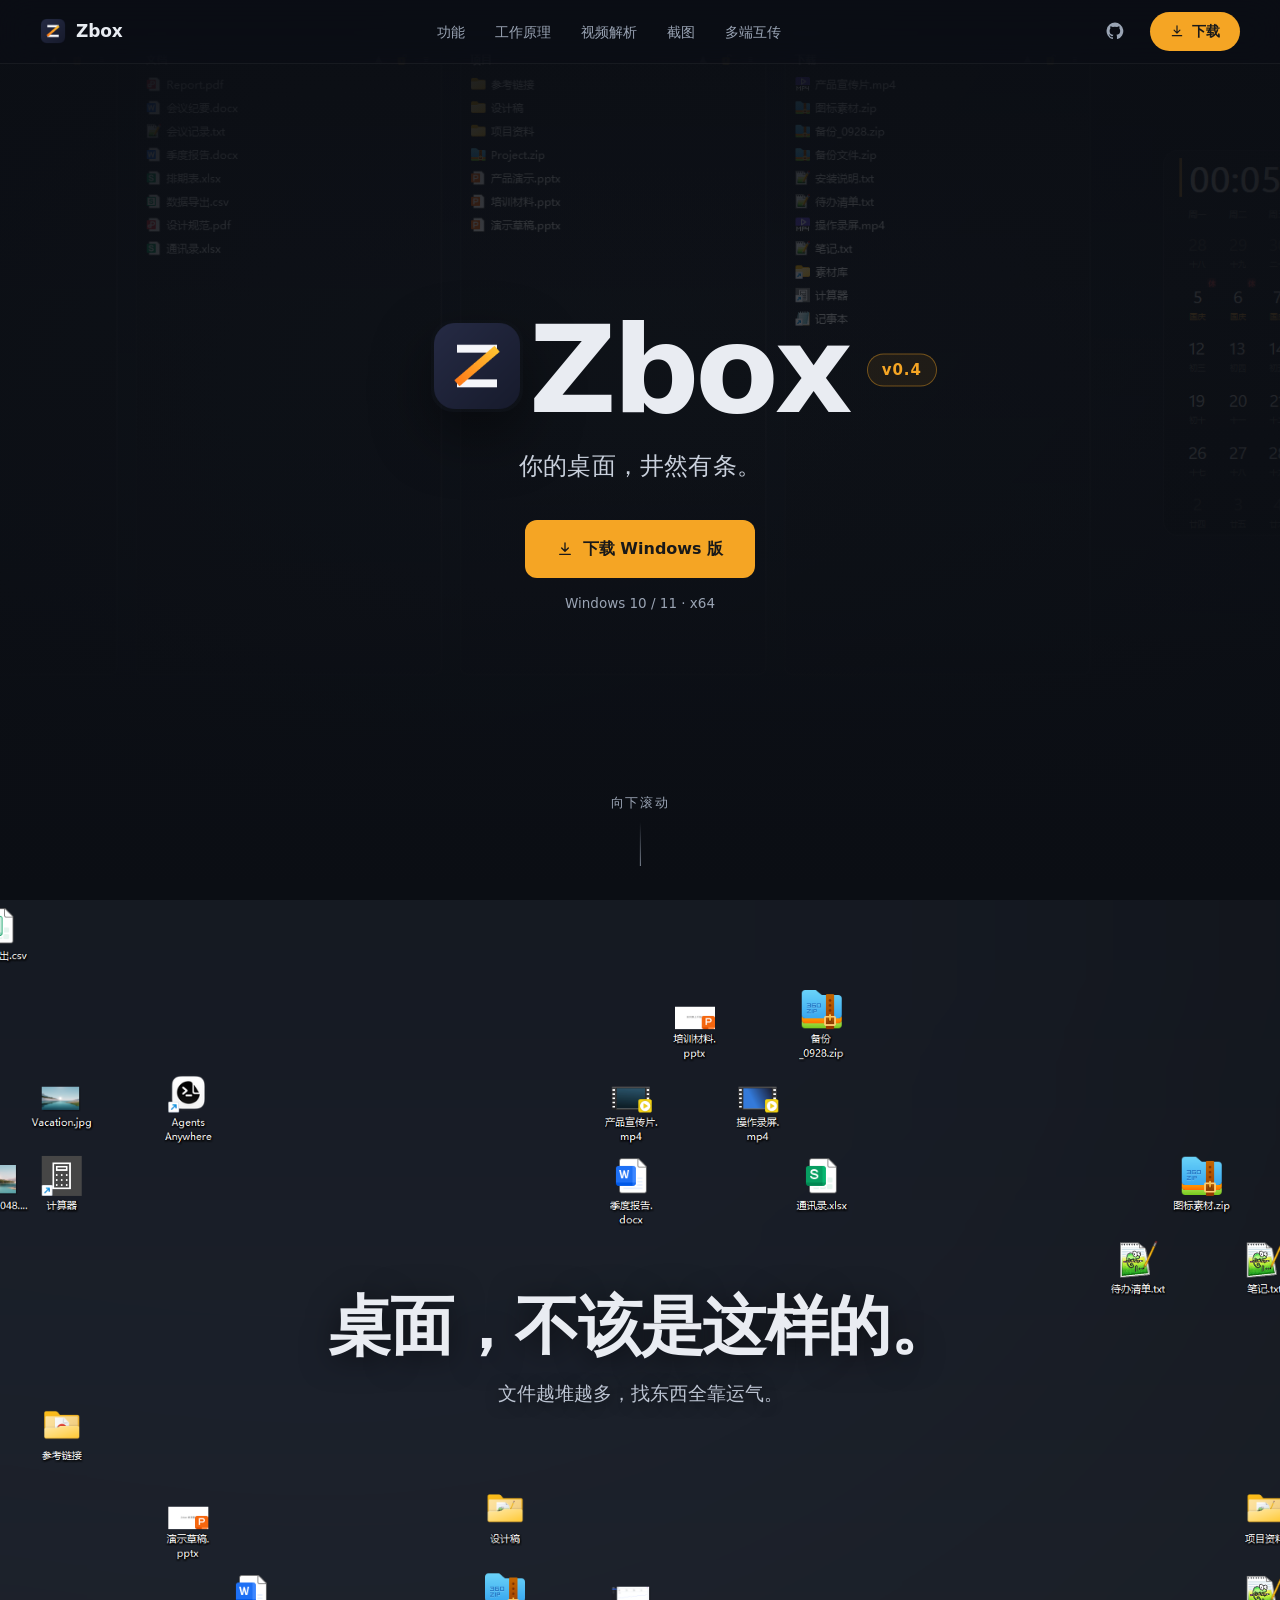
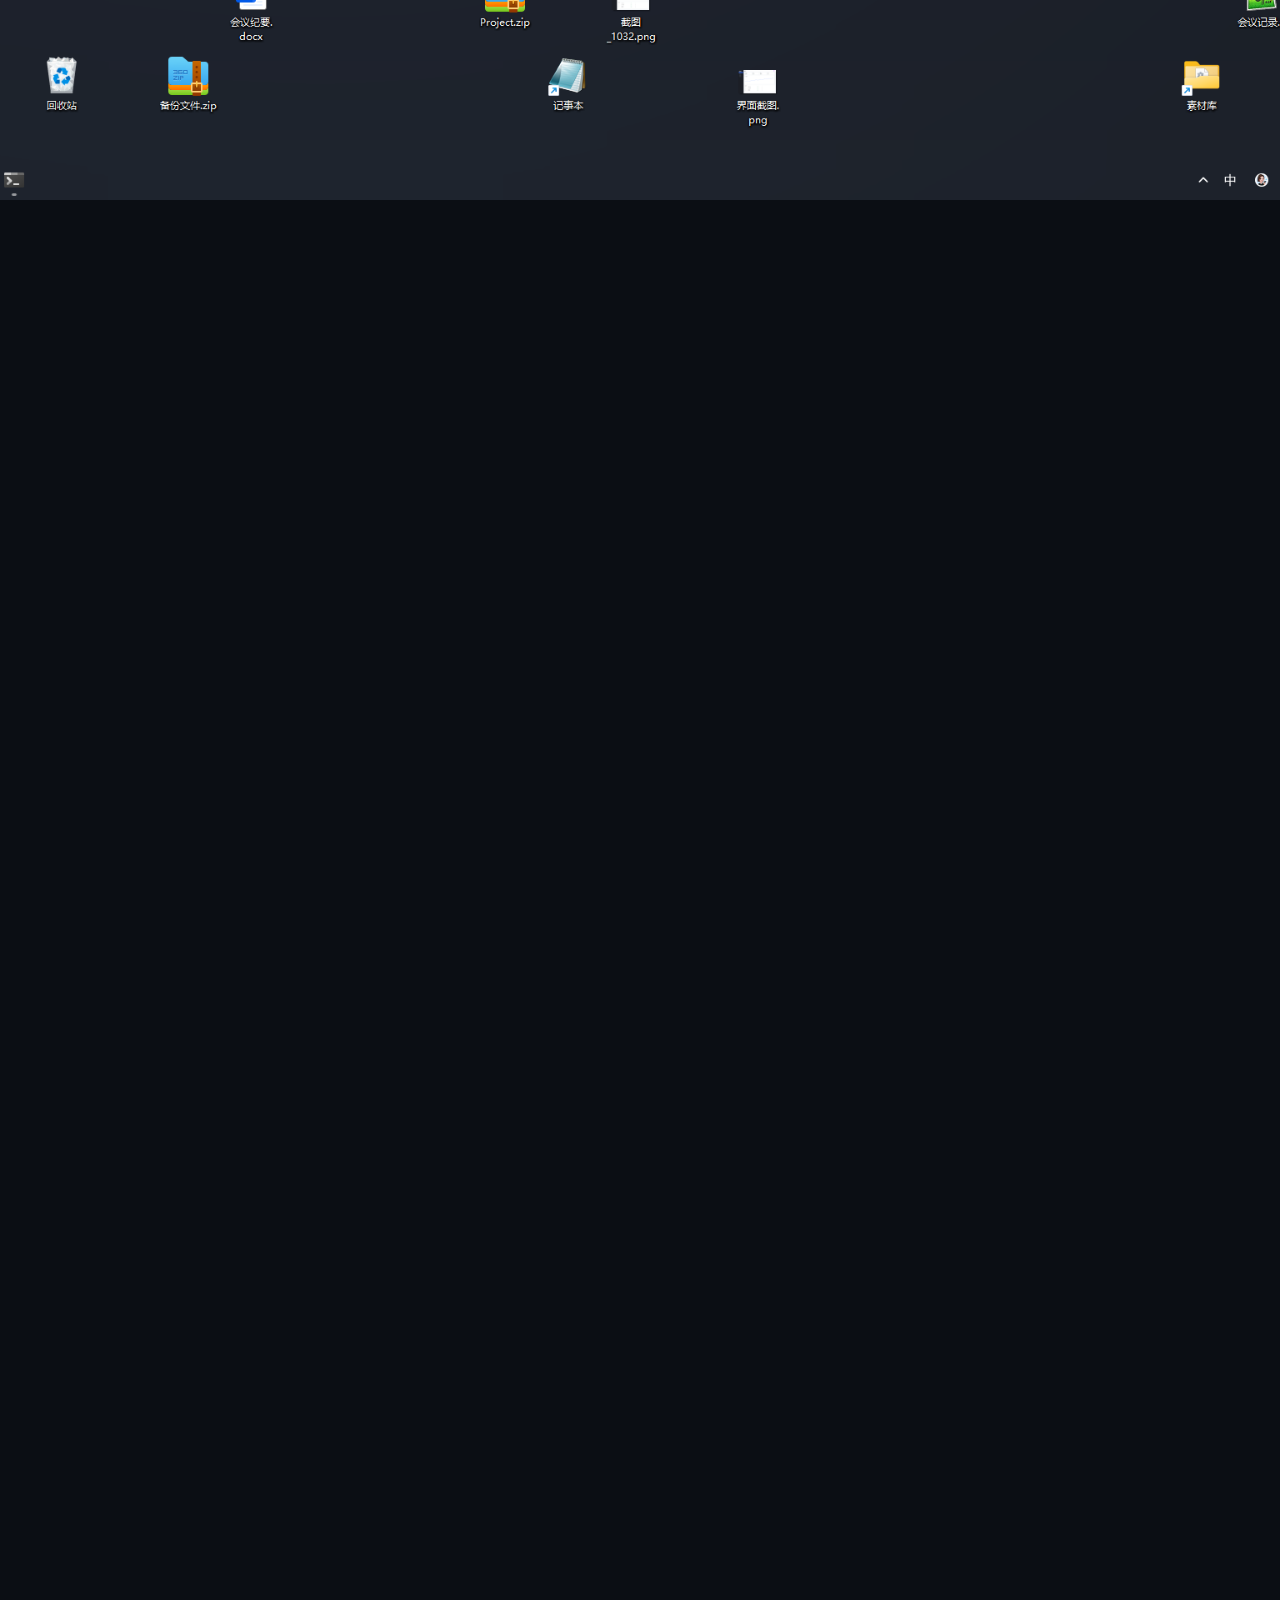
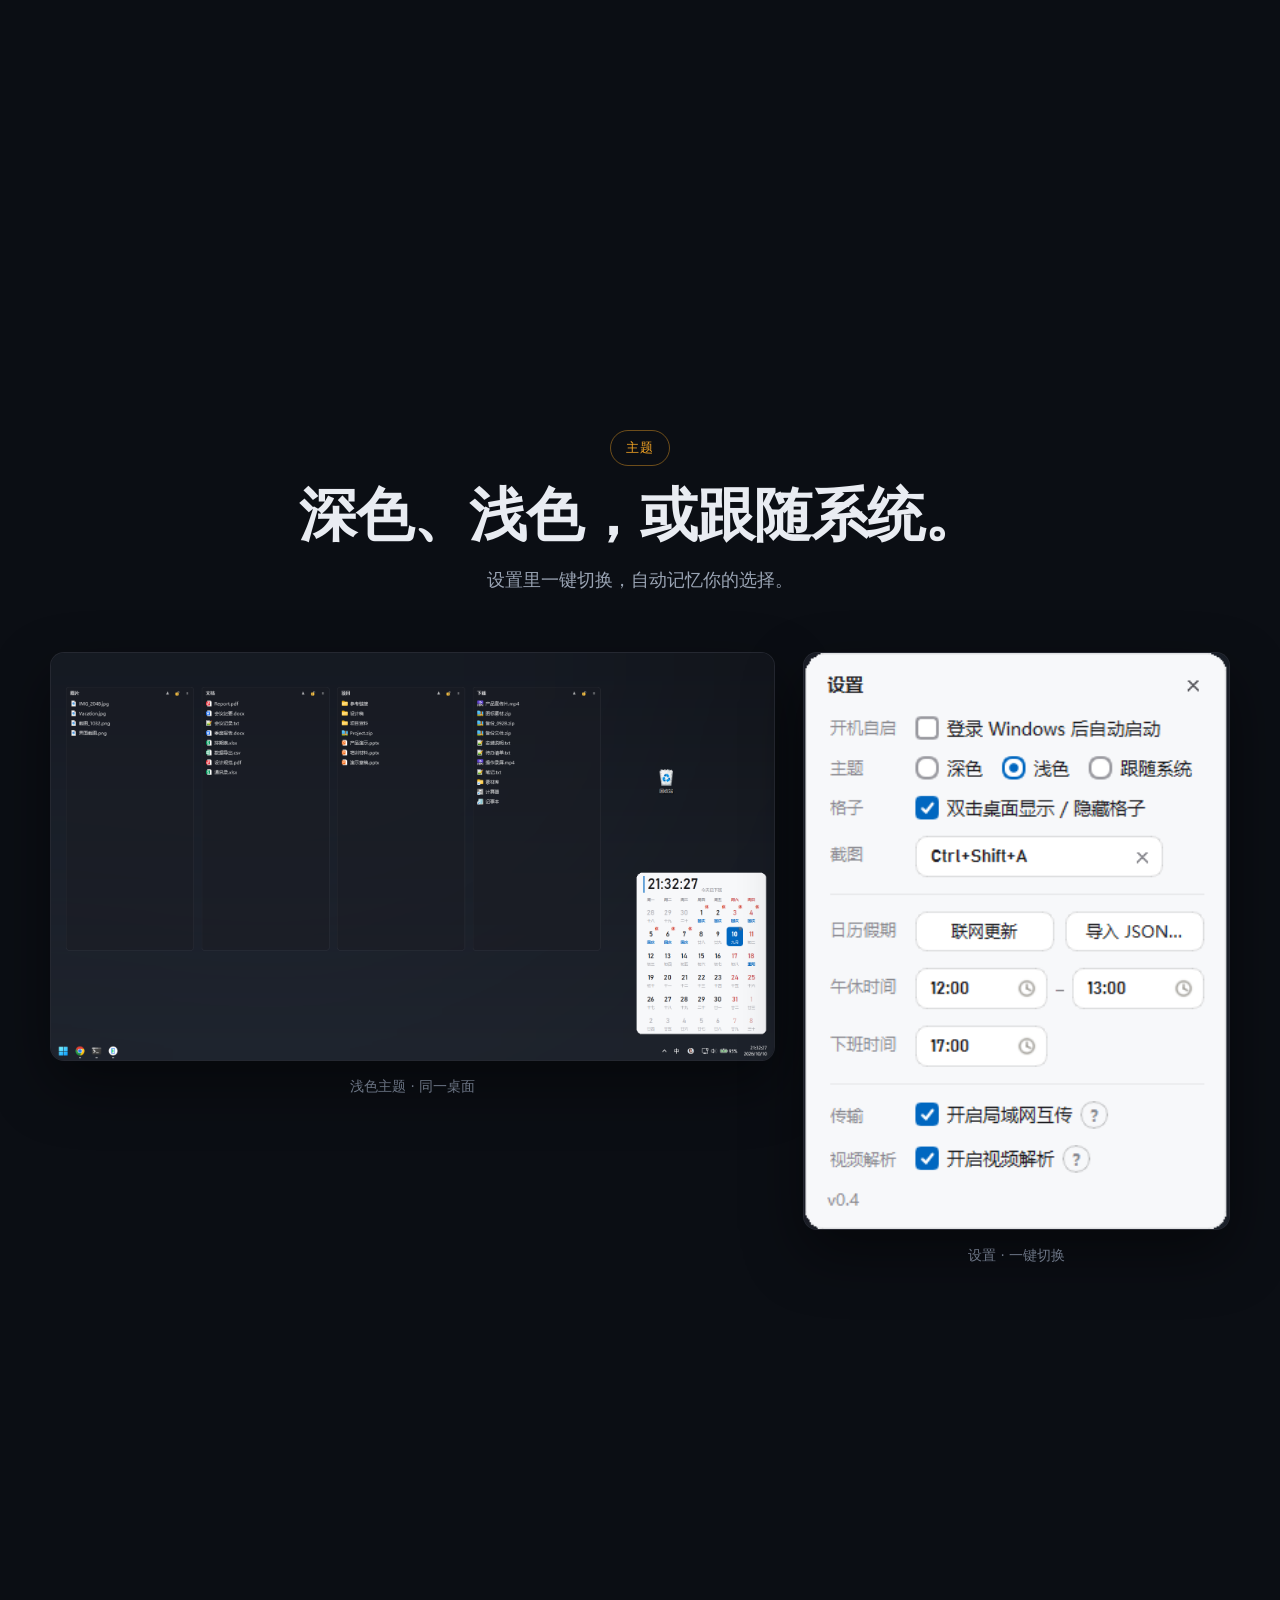
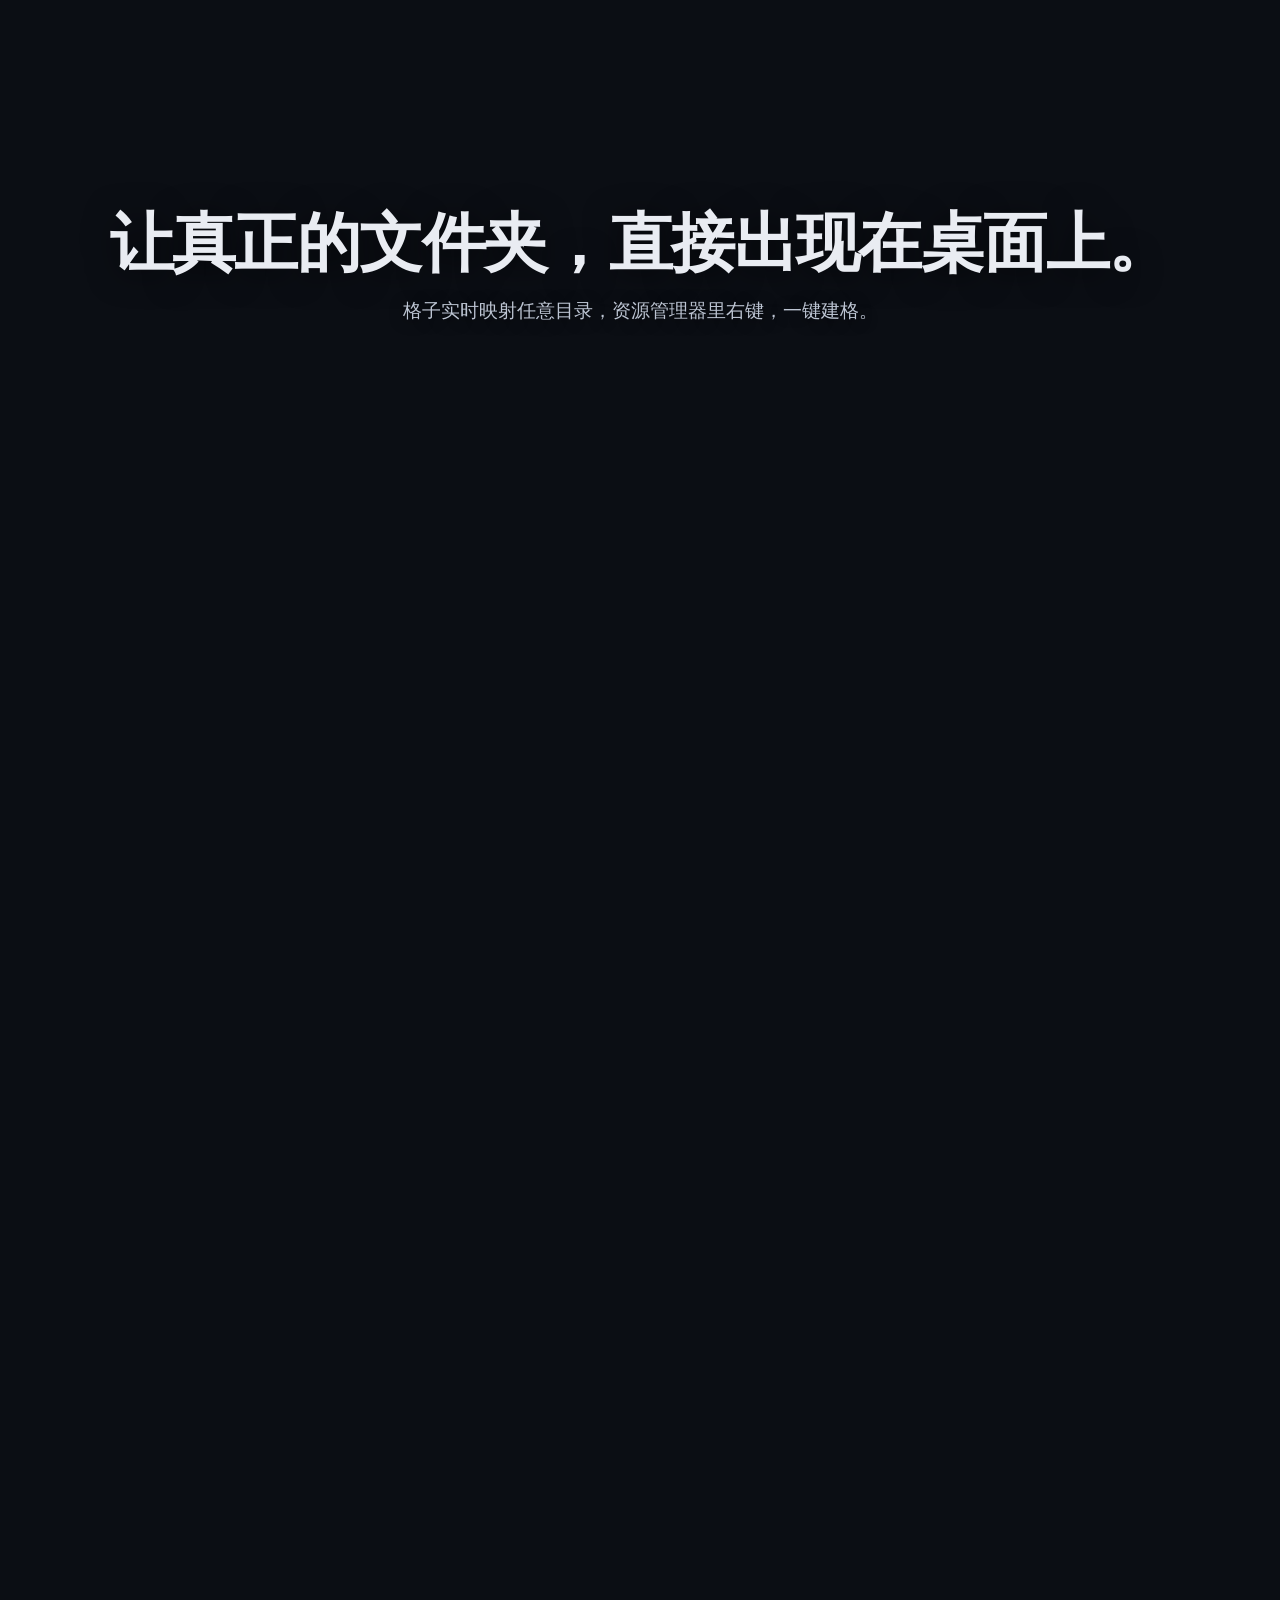
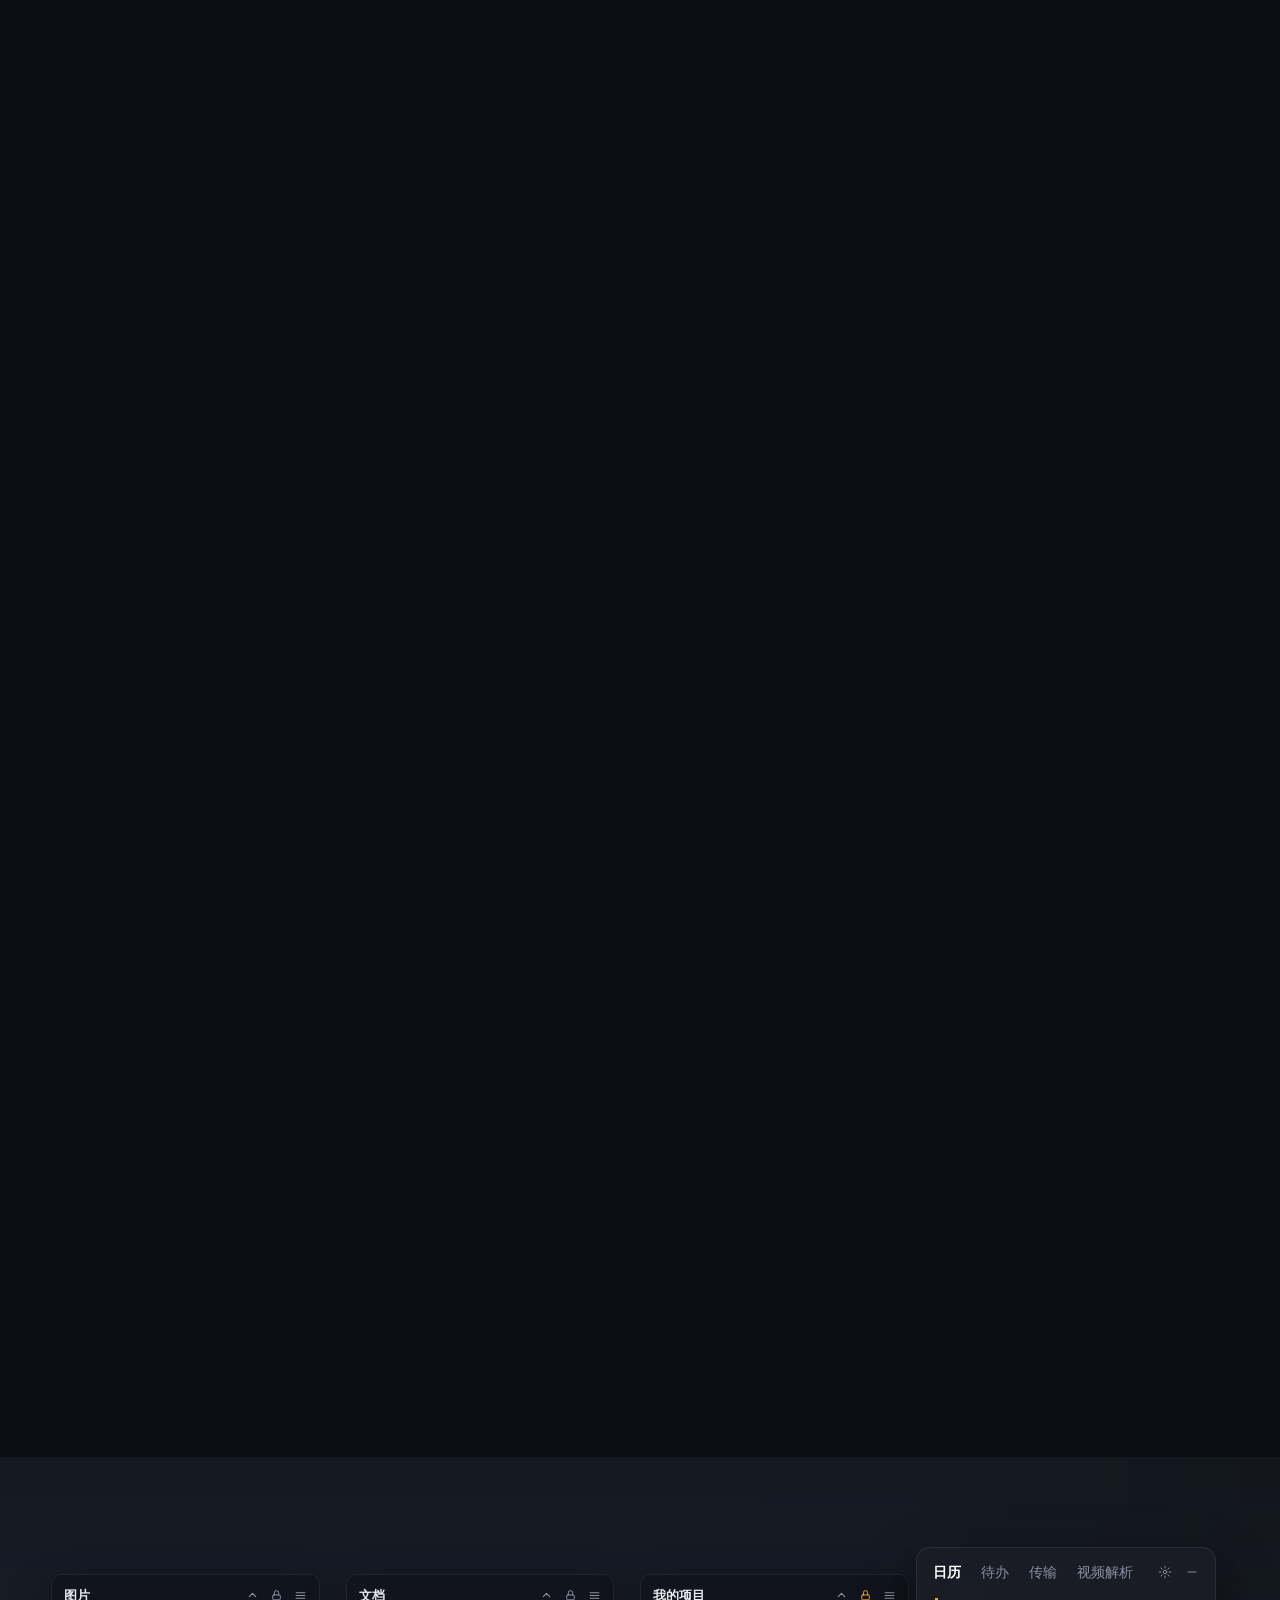
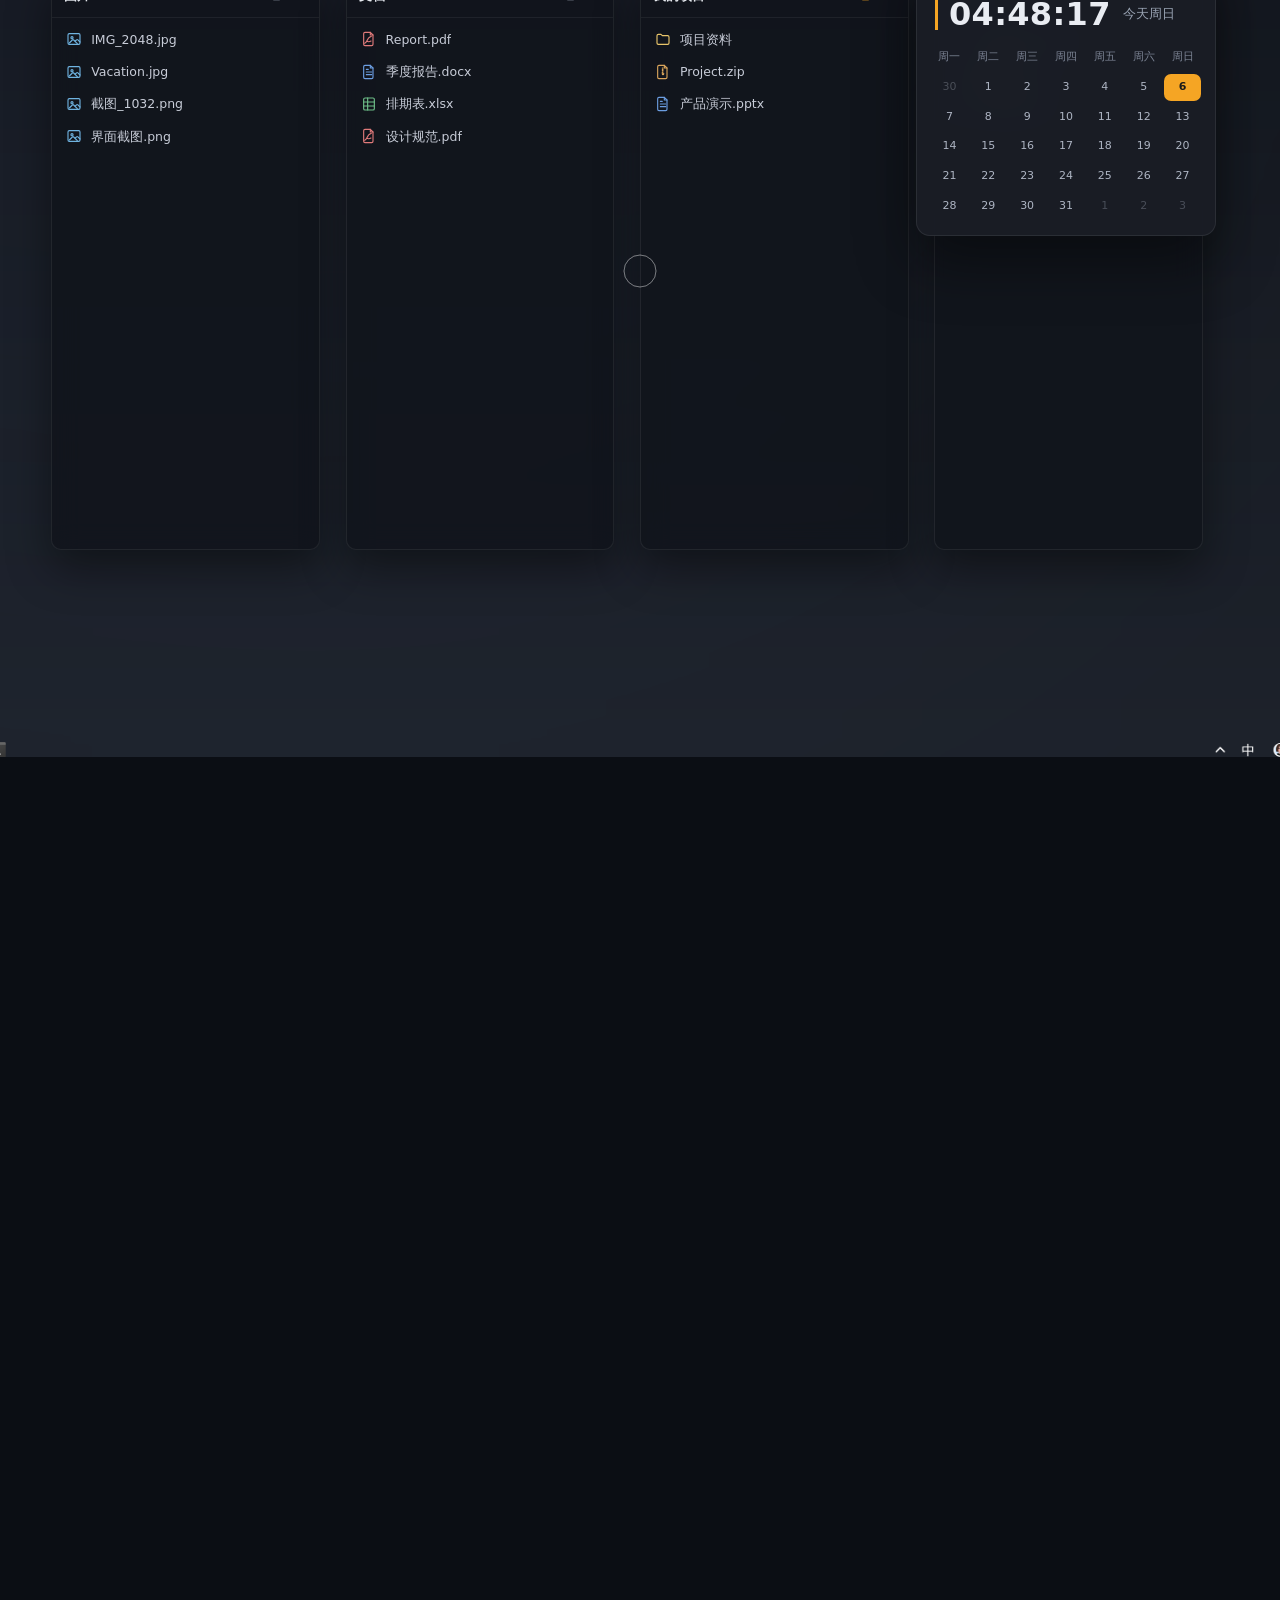
==== website/index.html @ a9a577b0 "feat(website): 导航补「视频解析」「截图」锚点，下载卡按钮底对齐" ====
<!doctype html>
<html lang="zh-CN">
<head>
  <meta charset="utf-8" />
  <meta name="viewport" content="width=device-width, initial-scale=1" />
  <title>Zbox — 你的桌面，井然有条</title>
  <meta name="description" content="Zbox：把堆在桌面的文件拖进格子即归类，附带日历、待办、截图、视频解析与局域网多端文件传输的个人工作空间。免费开源，Windows、Android 与 HarmonyOS。" />
  <link rel="icon" href="assets/brand/icon.png" type="image/png" />
  <link rel="preload" as="image" href="assets/desktop/desktop-grids-overview.png" />
  <script>document.documentElement.classList.add("js");</script>
  <link rel="stylesheet" href="css/style.css" />
</head>
<body>

  <!-- ============ 图标库（单族 SVG，stroke 统一） ============ -->
  <svg width="0" height="0" style="position:absolute" aria-hidden="true">
    <defs>
      <symbol id="i-folder" viewBox="0 0 24 24" fill="none" stroke="currentColor" stroke-width="1.7" stroke-linecap="round" stroke-linejoin="round">
        <path d="M3 7a2 2 0 0 1 2-2h4l2 2h8a2 2 0 0 1 2 2v9a2 2 0 0 1-2 2H5a2 2 0 0 1-2-2V7Z"/>
      </symbol>
      <symbol id="i-img" viewBox="0 0 24 24" fill="none" stroke="currentColor" stroke-width="1.7" stroke-linecap="round" stroke-linejoin="round">
        <rect x="3" y="4" width="18" height="16" rx="2"/><circle cx="9" cy="10" r="1.6"/><path d="m5 18 4.5-4.5a1.5 1.5 0 0 1 2 0L17 19"/><path d="m14 15 1.8-1.8a1.5 1.5 0 0 1 2 0L21 16.5"/>
      </symbol>
      <symbol id="i-pdf" viewBox="0 0 24 24" fill="none" stroke="currentColor" stroke-width="1.7" stroke-linecap="round" stroke-linejoin="round">
        <path d="M6 2h8l4 4v14a2 2 0 0 1-2 2H6a2 2 0 0 1-2-2V4a2 2 0 0 1 2-2Z"/><path d="M14 2v4h4"/><path d="M8.5 15.5c1.5-3.5 4-6.5 7-7.5M8.5 15.5c2 .8 4.5.8 6.5-.5M8.5 15.5c-.8 1.6-1.8 2.6-3 3"/>
      </symbol>
      <symbol id="i-doc" viewBox="0 0 24 24" fill="none" stroke="currentColor" stroke-width="1.7" stroke-linecap="round" stroke-linejoin="round">
        <path d="M6 2h8l4 4v14a2 2 0 0 1-2 2H6a2 2 0 0 1-2-2V4a2 2 0 0 1 2-2Z"/><path d="M14 2v4h4"/><path d="M8 12h8M8 16h8M8 8h3"/>
      </symbol>
      <symbol id="i-xls" viewBox="0 0 24 24" fill="none" stroke="currentColor" stroke-width="1.7" stroke-linecap="round" stroke-linejoin="round">
        <rect x="4" y="3" width="16" height="18" rx="2"/><path d="M4 9h16M4 15h16M10 3v18"/>
      </symbol>
      <symbol id="i-zip" viewBox="0 0 24 24" fill="none" stroke="currentColor" stroke-width="1.7" stroke-linecap="round" stroke-linejoin="round">
        <path d="M6 2h8l4 4v14a2 2 0 0 1-2 2H6a2 2 0 0 1-2-2V4a2 2 0 0 1 2-2Z"/><path d="M14 2v4h4"/><path d="M11 6h1M12 8h-1M11 10h1M12 12h-1v3a1 1 0 0 0 1 1h0a1 1 0 0 0 1-1v-1"/>
      </symbol>
      <symbol id="i-mp4" viewBox="0 0 24 24" fill="none" stroke="currentColor" stroke-width="1.7" stroke-linecap="round" stroke-linejoin="round">
        <rect x="3" y="5" width="18" height="14" rx="2"/><path d="m10 9.5 5 2.5-5 2.5v-5Z" fill="currentColor" stroke="none"/>
      </symbol>
      <symbol id="i-txt" viewBox="0 0 24 24" fill="none" stroke="currentColor" stroke-width="1.7" stroke-linecap="round" stroke-linejoin="round">
        <path d="M6 2h8l4 4v14a2 2 0 0 1-2 2H6a2 2 0 0 1-2-2V4a2 2 0 0 1 2-2Z"/><path d="M14 2v4h4"/><path d="M8 12h8M8 16h5"/>
      </symbol>
      <symbol id="i-chev" viewBox="0 0 24 24" fill="none" stroke="currentColor" stroke-width="2" stroke-linecap="round" stroke-linejoin="round">
        <path d="m6 14 6-6 6 6"/>
      </symbol>
      <symbol id="i-lock" viewBox="0 0 24 24" fill="none" stroke="currentColor" stroke-width="1.8" stroke-linecap="round" stroke-linejoin="round">
        <rect x="5" y="11" width="14" height="9" rx="2"/><path d="M8 11V7a4 4 0 0 1 8 0v4"/>
      </symbol>
      <symbol id="i-menu" viewBox="0 0 24 24" fill="none" stroke="currentColor" stroke-width="2" stroke-linecap="round">
        <path d="M4 7h16M4 12h16M4 17h16"/>
      </symbol>
      <symbol id="i-gear" viewBox="0 0 24 24" fill="none" stroke="currentColor" stroke-width="1.7" stroke-linecap="round" stroke-linejoin="round">
        <circle cx="12" cy="12" r="3"/><path d="M12 2v3M12 19v3M4.9 4.9l2.2 2.2M16.9 16.9l2.2 2.2M2 12h3M19 12h3M4.9 19.1l2.2-2.2M16.9 7.1l2.2-2.2"/>
      </symbol>
      <symbol id="i-minus" viewBox="0 0 24 24" fill="none" stroke="currentColor" stroke-width="2" stroke-linecap="round">
        <path d="M5 12h14"/>
      </symbol>
      <symbol id="i-refresh" viewBox="0 0 24 24" fill="none" stroke="currentColor" stroke-width="1.8" stroke-linecap="round" stroke-linejoin="round">
        <path d="M20 11A8 8 0 0 0 5.6 6.6L4 8M4 3v5h5M4 13a8 8 0 0 0 14.4 4.4L20 16M20 21v-5h-5"/>
      </symbol>
      <symbol id="i-check" viewBox="0 0 24 24" fill="none" stroke="currentColor" stroke-width="2" stroke-linecap="round" stroke-linejoin="round">
        <path d="m4.5 12.5 5 5 10-11"/>
      </symbol>
      <symbol id="i-phone" viewBox="0 0 24 24" fill="none" stroke="currentColor" stroke-width="1.7" stroke-linecap="round" stroke-linejoin="round">
        <rect x="7" y="2" width="10" height="20" rx="2.5"/><path d="M11 18.5h2"/>
      </symbol>
      <symbol id="i-pc" viewBox="0 0 24 24" fill="none" stroke="currentColor" stroke-width="1.7" stroke-linecap="round" stroke-linejoin="round">
        <rect x="3" y="4" width="18" height="12" rx="2"/><path d="M8 20h8M12 16v4"/>
      </symbol>
      <symbol id="i-swap" viewBox="0 0 24 24" fill="none" stroke="currentColor" stroke-width="1.8" stroke-linecap="round" stroke-linejoin="round">
        <path d="M4 8h13l-3.5-3.5M20 16H7l3.5 3.5"/>
      </symbol>
      <symbol id="i-dl" viewBox="0 0 24 24" fill="none" stroke="currentColor" stroke-width="2" stroke-linecap="round" stroke-linejoin="round">
        <path d="M12 3v12M7 10.5 12 15.5l5-5M4 20h16"/>
      </symbol>
      <symbol id="i-github" viewBox="0 0 24 24" fill="currentColor">
        <path d="M12 .8a11.3 11.3 0 0 0-3.6 22c.6.1.8-.2.8-.5v-2c-3.1.7-3.8-1.3-3.8-1.3-.5-1.3-1.2-1.7-1.2-1.7-1-.7.1-.7.1-.7 1.1.1 1.7 1.1 1.7 1.1 1 1.7 2.6 1.2 3.2 1 .1-.8.4-1.3.7-1.6-2.5-.3-5.1-1.2-5.1-5.5 0-1.2.4-2.2 1.1-3-.1-.3-.5-1.4.1-3 0 0 .9-.3 3.1 1.2a10.7 10.7 0 0 1 5.6 0c2.1-1.5 3-1.2 3-1.2.6 1.6.2 2.7.1 3 .7.8 1.1 1.8 1.1 3 0 4.3-2.6 5.2-5.1 5.5.4.3.8 1 .8 2.1v3.1c0 .3.2.6.8.5A11.3 11.3 0 0 0 12 .8Z"/>
      </symbol>
      <symbol id="i-windows" viewBox="0 0 24 24" fill="currentColor">
        <path d="M3 5.2 10.9 4v7.4H3V5.2ZM12.1 3.8 21 2.6v8.8h-8.9V3.8ZM3 12.6h7.9V20L3 18.8v-6.2Zm9.1 0H21v8.8l-8.9-1.2v-7.6Z"/>
      </symbol>
      <symbol id="i-android" viewBox="0 0 24 24" fill="none" stroke="currentColor" stroke-width="1.7" stroke-linecap="round" stroke-linejoin="round">
        <path d="M7 9.5h10v8a2 2 0 0 1-2 2H9a2 2 0 0 1-2-2v-8Z"/><path d="M8.5 9.5a3.5 3.5 0 0 1 7 0M9 6.5 7.5 4.5M15 6.5l1.5-2"/><circle cx="10" cy="12.5" r=".6" fill="currentColor"/><circle cx="14" cy="12.5" r=".6" fill="currentColor"/><path d="M4.5 11v5M19.5 11v5"/>
      </symbol>
    </defs>
  </svg>

  <!-- ============ 导航 ============ -->
  <header class="nav">
    <div class="nav-inner">
      <a class="brand" href="#hero" aria-label="Zbox 首页">
        <img src="assets/brand/icon.png" width="256" height="256" alt="Zbox 标志" />
        <span>Zbox</span>
      </a>
      <ul class="nav-links">
        <li><a href="#pin-main">功能</a></li>
        <li><a href="#pin-map">工作原理</a></li>
        <li><a href="#sec-video">视频解析</a></li>
        <li><a href="#sec-shot">截图</a></li>
        <li><a href="#pin-transfer">多端互传</a></li>
      </ul>
      <a class="nav-gh" data-dl="github" href="https://github.com/evachxji/zbox" aria-label="在 GitHub 上查看 Zbox 仓库" title="GitHub">
        <svg width="18" height="18" aria-hidden="true"><use href="#i-github"/></svg>
      </a>
      <a class="btn-nav" href="#download"><svg width="14" height="14" aria-hidden="true"><use href="#i-dl"/></svg>下载</a>
    </div>
  </header>

  <main>
    <!-- ============ Hero ============ -->
    <section class="hero" id="hero">
      <div class="hero-media" aria-hidden="true"></div>
      <div class="hero-veil" aria-hidden="true"></div>
      <div class="hero-core">
        <img class="logo" src="assets/brand/icon.png" width="256" height="256" alt="Zbox 标志" />
        <h1>Zbox<span class="hero-chip">v0.4</span></h1>
        <p class="tagline">你的桌面，井然有条。</p>
        <p class="hero-cta"><a class="btn-primary" data-dl="windows" href="https://github.com/evachxji/zbox/releases/download/v0.4/zbox-Setup-v0.4-x64.exe"><svg aria-hidden="true"><use href="#i-dl"/></svg>下载 Windows 版</a></p>
        <p class="hero-meta">Windows 10 / 11 · x64</p>
      </div>
      <div class="hero-hint" aria-hidden="true">
        <span>向下滚动</span>
        <span class="line"></span>
      </div>
    </section>

    <!-- ============ 第一至四幕：混乱 → 格子 → 整理 → Make It Yours ============ -->
    <div id="pin-main">
      <section class="stage" id="stage-main" aria-label="Zbox 桌面整理演示">
        <div class="desk" id="desk-main">
          <div class="wall wall-clean" aria-hidden="true"></div>
          <div class="wall wall-messy" id="wall-messy" aria-hidden="true"></div>

          <div class="grid grid-1" id="g1">
            <div class="grid-head">
              <span class="grid-title">图片</span>
              <span class="grid-tools">
                <svg class="chev" aria-hidden="true"><use href="#i-chev"/></svg>
                <svg class="lock-ic" aria-hidden="true"><use href="#i-lock"/></svg>
                <svg aria-hidden="true"><use href="#i-menu"/></svg>
              </span>
            </div>
            <div class="grid-body">
              <div class="frow"><svg class="fi t-img" aria-hidden="true"><use href="#i-img"/></svg><span class="nm">IMG_2048.jpg</span></div>
              <div class="frow story" id="trow-vac"><svg class="fi t-img" aria-hidden="true"><use href="#i-img"/></svg><span class="nm">Vacation.jpg</span></div>
              <div class="frow"><svg class="fi t-img" aria-hidden="true"><use href="#i-img"/></svg><span class="nm">截图_1032.png</span></div>
              <div class="frow"><svg class="fi t-img" aria-hidden="true"><use href="#i-img"/></svg><span class="nm">界面截图.png</span></div>
            </div>
          </div>

          <div class="grid grid-2" id="g2">
            <div class="grid-head">
              <span class="grid-title">文档</span>
              <span class="grid-tools">
                <svg class="chev" aria-hidden="true"><use href="#i-chev"/></svg>
                <svg class="lock-ic" aria-hidden="true"><use href="#i-lock"/></svg>
                <svg aria-hidden="true"><use href="#i-menu"/></svg>
              </span>
            </div>
            <div class="grid-body">
              <div class="frow story" id="trow-report"><svg class="fi t-pdf" aria-hidden="true"><use href="#i-pdf"/></svg><span class="nm">Report.pdf</span></div>
              <div class="frow"><svg class="fi t-doc" aria-hidden="true"><use href="#i-doc"/></svg><span class="nm">会议纪要.docx</span></div>
              <div class="frow"><svg class="fi t-doc" aria-hidden="true"><use href="#i-doc"/></svg><span class="nm">季度报告.docx</span></div>
              <div class="frow"><svg class="fi t-xls" aria-hidden="true"><use href="#i-xls"/></svg><span class="nm">排期表.xlsx</span></div>
              <div class="frow"><svg class="fi t-pdf" aria-hidden="true"><use href="#i-pdf"/></svg><span class="nm">设计规范.pdf</span></div>
              <div class="frow"><svg class="fi t-xls" aria-hidden="true"><use href="#i-xls"/></svg><span class="nm">通讯录.xlsx</span></div>
            </div>
          </div>

          <div class="grid grid-3" id="g3">
            <div class="grid-head">
              <span class="grid-title">项目</span>
              <span class="lock-chip">已锁定</span>
              <span class="grid-tools">
                <svg class="chev" aria-hidden="true"><use href="#i-chev"/></svg>
                <svg class="lock-ic" aria-hidden="true"><use href="#i-lock"/></svg>
                <svg aria-hidden="true"><use href="#i-menu"/></svg>
              </span>
            </div>
            <div class="grid-body">
              <div class="frow"><svg class="fi t-folder" aria-hidden="true"><use href="#i-folder"/></svg><span class="nm">参考链接</span></div>
              <div class="frow"><svg class="fi t-folder" aria-hidden="true"><use href="#i-folder"/></svg><span class="nm">设计稿</span></div>
              <div class="frow"><svg class="fi t-folder" aria-hidden="true"><use href="#i-folder"/></svg><span class="nm">项目资料</span></div>
              <div class="frow story" id="trow-proj"><svg class="fi t-zip" aria-hidden="true"><use href="#i-zip"/></svg><span class="nm">Project.zip</span></div>
              <div class="frow"><svg class="fi t-doc" aria-hidden="true"><use href="#i-doc"/></svg><span class="nm">产品演示.pptx</span></div>
              <div class="frow"><svg class="fi t-doc" aria-hidden="true"><use href="#i-doc"/></svg><span class="nm">培训材料.pptx</span></div>
            </div>
          </div>

          <div class="grid grid-4" id="g4">
            <div class="grid-head">
              <span class="grid-title">下载</span>
              <span class="grid-tools">
                <svg class="chev" aria-hidden="true"><use href="#i-chev"/></svg>
                <svg class="lock-ic" aria-hidden="true"><use href="#i-lock"/></svg>
                <svg aria-hidden="true"><use href="#i-menu"/></svg>
              </span>
            </div>
            <div class="grid-body">
              <div class="frow"><svg class="fi t-mp4" aria-hidden="true"><use href="#i-mp4"/></svg><span class="nm">产品宣传片.mp4</span></div>
              <div class="frow"><svg class="fi t-zip" aria-hidden="true"><use href="#i-zip"/></svg><span class="nm">图标素材.zip</span></div>
              <div class="frow"><svg class="fi t-zip" aria-hidden="true"><use href="#i-zip"/></svg><span class="nm">备份_0928.zip</span></div>
              <div class="frow"><svg class="fi t-zip" aria-hidden="true"><use href="#i-zip"/></svg><span class="nm">备份文件.zip</span></div>
              <div class="frow"><svg class="fi t-txt" aria-hidden="true"><use href="#i-txt"/></svg><span class="nm">安装说明.txt</span></div>
              <div class="frow"><svg class="fi t-txt" aria-hidden="true"><use href="#i-txt"/></svg><span class="nm">待办清单.txt</span></div>
            </div>
          </div>

          <div class="fly" id="fly-vac" style="left:13.5%;top:25.5%" data-x1="13.5" data-y1="25.5" data-x2="5.5" data-y2="20" data-target="#trow-vac">
            <svg class="fi t-img" aria-hidden="true"><use href="#i-img"/></svg><span>Vacation.jpg</span>
          </div>
          <div class="fly" id="fly-report" style="left:88%;top:46%" data-x1="88" data-y1="46" data-x2="28.5" data-y2="20" data-target="#trow-report">
            <svg class="fi t-pdf" aria-hidden="true"><use href="#i-pdf"/></svg><span>Report.pdf</span>
          </div>
          <div class="fly" id="fly-proj" style="left:43.5%;top:65.5%" data-x1="43.5" data-y1="65.5" data-x2="51.5" data-y2="20" data-target="#trow-proj">
            <svg class="fi t-zip" aria-hidden="true"><use href="#i-zip"/></svg><span>Project.zip</span>
          </div>
        </div>

        <div class="cap" id="cap-messy">
          <h2>桌面，不该是这样的。</h2>
          <p>文件越堆越多，找东西全靠运气。</p>
        </div>
        <div class="cap" id="cap-grids">
          <h2>给文件，几个格子。</h2>
        </div>
        <div class="cap" id="cap-organize">
          <h2>拖进去，就整理好了。</h2>
          <p>文件留在桌面原路径，只是收进了该在的地方。</p>
        </div>
        <div class="cap" id="cap-miy">
          <h2>一个格子，随你摆布。</h2>
        </div>
        <div class="cap" id="cap-move"><h2>移动它。</h2></div>
        <div class="cap" id="cap-resize"><h2>缩放它。</h2></div>
        <div class="cap" id="cap-collapse"><h2>收起来。</h2></div>
        <div class="cap" id="cap-lock"><h2>锁上它。</h2></div>
        <div class="cap" id="cap-rename"><h2>改个名字。</h2></div>
        <div class="cap cap-final" id="cap-yours">
          <h2>让桌面，成为你的。</h2>
        </div>
      </section>
    </div>

    <!-- ============ 主题条 ============ -->
    <section class="sec" id="sec-theme">
      <div class="sec-inner center reveal">
        <span class="kick">主题</span>
        <h2 class="h2">深色、浅色，或跟随系统。</h2>
        <p class="sub">设置里一键切换，自动记忆你的选择。</p>
        <div class="theme-grid">
          <figure>
            <div class="shot"><img src="assets/desktop/theme-light-overview.png" width="1920" height="1080" loading="lazy" decoding="async" alt="浅色主题下的 Zbox 桌面格子全景" /></div>
            <figcaption class="shot-cap">浅色主题 · 同一桌面</figcaption>
          </figure>
          <figure>
            <div class="shot"><img src="assets/desktop/settings-window.png" width="309" height="419" loading="lazy" decoding="async" alt="Zbox 设置窗口：主题三档、截图热键与视频解析开关，改动即时生效" /></div>
            <figcaption class="shot-cap">设置 · 一键切换</figcaption>
          </figure>
        </div>
      </div>
    </section>

    <!-- ============ 第五幕：文件夹映射 ============ -->
    <div id="pin-map">
      <section class="stage" id="stage-map" aria-label="文件夹映射演示">
        <div class="map-win">
          <div class="win">
            <div class="win-bar">
              <span class="dots" aria-hidden="true"><i></i><i></i><i></i></span>
              <span>文件资源管理器</span>
            </div>
            <div class="win-addr"><svg class="fi t-folder" width="14" height="14" aria-hidden="true"><use href="#i-folder"/></svg>此电脑 &gt; 桌面 &gt; 项目资料</div>
            <div class="win-list">
              <div class="frow"><svg class="fi t-folder" aria-hidden="true"><use href="#i-folder"/></svg><span class="nm">设计稿</span></div>
              <div class="frow"><svg class="fi t-folder" aria-hidden="true"><use href="#i-folder"/></svg><span class="nm">参考链接</span></div>
              <div class="frow"><svg class="fi t-zip" aria-hidden="true"><use href="#i-zip"/></svg><span class="nm">Project.zip</span></div>
              <div class="frow"><svg class="fi t-doc" aria-hidden="true"><use href="#i-doc"/></svg><span class="nm">产品演示.pptx</span></div>
              <div class="frow"><svg class="fi t-doc" aria-hidden="true"><use href="#i-doc"/></svg><span class="nm">培训材料.pptx</span></div>
              <div class="frow new-file"><svg class="fi t-doc" aria-hidden="true"><use href="#i-doc"/></svg><span class="nm">季度复盘.docx</span></div>
            </div>
          </div>
        </div>

        <div class="map-link" aria-hidden="true"></div>
        <div class="map-pulse" aria-hidden="true"></div>

        <div class="map-grid">
          <div class="grid">
            <div class="grid-head">
              <span class="grid-title">项目资料 · 映射</span>
              <span class="grid-tools">
                <svg class="chev" aria-hidden="true"><use href="#i-chev"/></svg>
                <svg class="lock-ic" aria-hidden="true"><use href="#i-lock"/></svg>
                <svg aria-hidden="true"><use href="#i-menu"/></svg>
              </span>
            </div>
            <div class="grid-body">
              <div class="frow"><svg class="fi t-folder" aria-hidden="true"><use href="#i-folder"/></svg><span class="nm">设计稿</span></div>
              <div class="frow"><svg class="fi t-folder" aria-hidden="true"><use href="#i-folder"/></svg><span class="nm">参考链接</span></div>
              <div class="frow"><svg class="fi t-zip" aria-hidden="true"><use href="#i-zip"/></svg><span class="nm">Project.zip</span></div>
              <div class="frow"><svg class="fi t-doc" aria-hidden="true"><use href="#i-doc"/></svg><span class="nm">产品演示.pptx</span></div>
              <div class="frow"><svg class="fi t-doc" aria-hidden="true"><use href="#i-doc"/></svg><span class="nm">培训材料.pptx</span></div>
              <div class="frow new-file"><svg class="fi t-doc" aria-hidden="true"><use href="#i-doc"/></svg><span class="nm">季度复盘.docx</span></div>
            </div>
          </div>
        </div>

        <div class="cap" id="cap-map-1">
          <h2>让真正的文件夹，直接出现在桌面上。</h2>
          <p>格子实时映射任意目录，资源管理器里右键，一键建格。</p>
        </div>
        <div class="cap cap-final" id="cap-map-2">
          <h2>在资源管理器里改，格子里就变。</h2>
        </div>
      </section>
    </div>

    <!-- ============ 第六幕：双击显隐 ============ -->
    <div id="pin-clean">
      <section class="stage" id="stage-clean" aria-label="双击隐藏与恢复演示">
        <div class="wall wall-clean" aria-hidden="true"></div>

        <div class="grid grid-1">
          <div class="grid-head">
            <span class="grid-title">图片</span>
            <span class="grid-tools">
              <svg class="chev" aria-hidden="true"><use href="#i-chev"/></svg>
              <svg class="lock-ic" aria-hidden="true"><use href="#i-lock"/></svg>
              <svg aria-hidden="true"><use href="#i-menu"/></svg>
            </span>
          </div>
          <div class="grid-body">
            <div class="frow"><svg class="fi t-img" aria-hidden="true"><use href="#i-img"/></svg><span class="nm">IMG_2048.jpg</span></div>
            <div class="frow"><svg class="fi t-img" aria-hidden="true"><use href="#i-img"/></svg><span class="nm">Vacation.jpg</span></div>
            <div class="frow"><svg class="fi t-img" aria-hidden="true"><use href="#i-img"/></svg><span class="nm">截图_1032.png</span></div>
            <div class="frow"><svg class="fi t-img" aria-hidden="true"><use href="#i-img"/></svg><span class="nm">界面截图.png</span></div>
          </div>
        </div>

        <div class="grid grid-2">
          <div class="grid-head">
            <span class="grid-title">文档</span>
            <span class="grid-tools">
              <svg class="chev" aria-hidden="true"><use href="#i-chev"/></svg>
              <svg class="lock-ic" aria-hidden="true"><use href="#i-lock"/></svg>
              <svg aria-hidden="true"><use href="#i-menu"/></svg>
            </span>
          </div>
          <div class="grid-body">
            <div class="frow"><svg class="fi t-pdf" aria-hidden="true"><use href="#i-pdf"/></svg><span class="nm">Report.pdf</span></div>
            <div class="frow"><svg class="fi t-doc" aria-hidden="true"><use href="#i-doc"/></svg><span class="nm">季度报告.docx</span></div>
            <div class="frow"><svg class="fi t-xls" aria-hidden="true"><use href="#i-xls"/></svg><span class="nm">排期表.xlsx</span></div>
            <div class="frow"><svg class="fi t-pdf" aria-hidden="true"><use href="#i-pdf"/></svg><span class="nm">设计规范.pdf</span></div>
          </div>
        </div>

        <div class="grid grid-3">
          <div class="grid-head">
            <span class="grid-title">我的项目</span>
            <span class="grid-tools">
              <svg class="chev" aria-hidden="true"><use href="#i-chev"/></svg>
              <svg class="lock-ic" style="color:#f5a524" aria-hidden="true"><use href="#i-lock"/></svg>
              <svg aria-hidden="true"><use href="#i-menu"/></svg>
            </span>
          </div>
          <div class="grid-body">
            <div class="frow"><svg class="fi t-folder" aria-hidden="true"><use href="#i-folder"/></svg><span class="nm">项目资料</span></div>
            <div class="frow"><svg class="fi t-zip" aria-hidden="true"><use href="#i-zip"/></svg><span class="nm">Project.zip</span></div>
            <div class="frow"><svg class="fi t-doc" aria-hidden="true"><use href="#i-doc"/></svg><span class="nm">产品演示.pptx</span></div>
          </div>
        </div>

        <div class="grid grid-4">
          <div class="grid-head">
            <span class="grid-title">下载</span>
            <span class="grid-tools">
              <svg class="chev" aria-hidden="true"><use href="#i-chev"/></svg>
              <svg class="lock-ic" aria-hidden="true"><use href="#i-lock"/></svg>
              <svg aria-hidden="true"><use href="#i-menu"/></svg>
            </span>
          </div>
          <div class="grid-body">
            <div class="frow"><svg class="fi t-mp4" aria-hidden="true"><use href="#i-mp4"/></svg><span class="nm">产品宣传片.mp4</span></div>
            <div class="frow"><svg class="fi t-zip" aria-hidden="true"><use href="#i-zip"/></svg><span class="nm">备份文件.zip</span></div>
            <div class="frow"><svg class="fi t-txt" aria-hidden="true"><use href="#i-txt"/></svg><span class="nm">安装说明.txt</span></div>
          </div>
        </div>

        <div class="panel" id="panel-clean" aria-hidden="true">
          <div class="panel-tabs">
            <span class="on">日历</span><span>待办</span><span>传输</span><span>视频解析</span>
            <span class="panel-icons">
              <svg aria-hidden="true"><use href="#i-gear"/></svg>
              <svg aria-hidden="true"><use href="#i-minus"/></svg>
            </span>
          </div>
          <div class="clock"><b id="clock-clean">00:00:00</b><span id="weekday-clean">今天</span></div>
          <div class="month" id="month-clean"></div>
        </div>

        <div class="ripple r1" aria-hidden="true"></div>
        <div class="ripple r2" aria-hidden="true"></div>

        <div class="cap" id="cap-want"><h2>想要一个干净的桌面？</h2></div>
        <div class="cap" id="cap-dbl"><h2>双击。</h2></div>
        <div class="cap cap-final" id="cap-back">
          <h2>一切如旧。</h2>
          <p>格子、面板、文件，都在。Win+D 也吹不散。</p>
        </div>
      </section>
    </div>

    <!-- ============ 第七幕：日历与待办（真实截图） ============ -->
    <section class="sec" id="sec-cal">
      <div class="sec-inner">
        <div class="center reveal">
          <span class="kick">工作空间</span>
          <h2 class="h2">不止是整洁的桌面。</h2>
          <p class="sub">日历、待办、专注——让桌面成为一天开始的地方。</p>
        </div>
        <div class="cal-grid reveal">
          <figure>
            <div class="shot"><img src="assets/desktop/panel-calendar-todo.png" width="359" height="476" loading="lazy" decoding="async" alt="Zbox 悬浮面板·日历页：顶部时钟与倒计时、周一起始月视图、法定节假日休班角标、农历副标题" /></div>
            <figcaption class="shot-cap">日历 · 时钟、倒计时、法定节假日与农历</figcaption>
          </figure>
          <figure>
            <div class="shot"><img src="assets/desktop/panel-todo.png" width="359" height="476" loading="lazy" decoding="async" alt="Zbox 悬浮面板·待办页：逾期标红、今天、还剩 N 天的截止日期标签" /></div>
            <figcaption class="shot-cap">待办 · 逾期标红，今日与倒计时一目了然</figcaption>
          </figure>
        </div>
        <ul class="facts reveal">
          <li><svg aria-hidden="true"><use href="#i-check"/></svg>法定节假日「休 / 班」角标</li>
          <li><svg aria-hidden="true"><use href="#i-check"/></svg>农历与节日副标题</li>
          <li><svg aria-hidden="true"><use href="#i-check"/></svg>截止 tag：逾期标红 · 今天 · 还剩 N 天</li>
          <li><svg aria-hidden="true"><use href="#i-check"/></svg>双击空白新建待办</li>
          <li><svg aria-hidden="true"><use href="#i-check"/></svg>勾选完成，置灰沉底</li>
        </ul>
      </div>
    </section>

    <!-- ============ 新功能：视频解析（真实截图） ============ -->
    <section class="sec" id="sec-video">
      <div class="sec-inner">
        <div class="center reveal">
          <span class="kick">视频解析</span>
          <h2 class="h2">面板里，直接下视频。</h2>
          <p class="sub">粘贴链接即解析，选好清晰度就下载——YouTube、Bilibili 等主流平台，组件全部本地运行。</p>
        </div>
        <div class="cal-grid video-grid reveal">
          <figure>
            <div class="shot"><img src="assets/desktop/video-gate.png" width="359" height="476" loading="lazy" decoding="async" alt="Zbox 视频解析页默认关闭状态：高斯模糊底与启用按钮" /></div>
            <figcaption class="shot-cap">默认关闭 · 一键启用</figcaption>
          </figure>
          <figure>
            <div class="shot"><img src="assets/desktop/video-parsed.png" width="359" height="476" loading="lazy" decoding="async" alt="Zbox 视频解析完成：视频卡片显示标题与时长，清晰度下拉列出 1080P 等档位" /></div>
            <figcaption class="shot-cap">解析完成 · 清晰度按源站档位</figcaption>
          </figure>
          <figure>
            <div class="shot"><img src="assets/desktop/video-downloading.png" width="359" height="476" loading="lazy" decoding="async" alt="Zbox 视频下载中：卡片环绕彩虹进度描边，显示已下载大小、速度与剩余时间" /></div>
            <figcaption class="shot-cap">下载中 · 暂停续传</figcaption>
          </figure>
          <figure>
            <div class="shot"><img src="assets/desktop/video-done.png" width="359" height="476" loading="lazy" decoding="async" alt="Zbox 视频下载完成：两条任务卡片各带文件大小与打开按钮" /></div>
            <figcaption class="shot-cap">完成 · 多任务列表</figcaption>
          </figure>
        </div>
        <ul class="facts reveal">
          <li><svg aria-hidden="true"><use href="#i-check"/></svg>粘贴即解析：标题、时长、清晰度档位</li>
          <li><svg aria-hidden="true"><use href="#i-check"/></svg>最高 4K，视源站实际档位</li>
          <li><svg aria-hidden="true"><use href="#i-check"/></svg>多任务并行 · 断点续传</li>
          <li><svg aria-hidden="true"><use href="#i-check"/></svg>组件本地运行（yt-dlp / ffmpeg）</li>
          <li><svg aria-hidden="true"><use href="#i-check"/></svg>默认关闭 · 不用不装</li>
        </ul>
      </div>
    </section>

    <!-- ============ 新功能：截图（真实截图） ============ -->
    <section class="sec" id="sec-shot">
      <div class="sec-inner">
        <div class="center reveal">
          <span class="kick">截图</span>
          <h2 class="h2">截图、标注、钉在桌面。</h2>
          <p class="sub">全局热键唤起，框选、标注、钉图、截长图，一气呵成。</p>
        </div>
        <div class="shot-grid reveal">
          <figure>
            <div class="shot"><img src="assets/desktop/shot-overlay.png" width="1920" height="1080" loading="lazy" decoding="async" alt="Zbox 截图：全屏灰罩中框选区域，底部工具条提供矩形、椭圆、文字标注" /></div>
            <figcaption class="shot-cap">灰罩框选 · 八手柄微调</figcaption>
          </figure>
          <figure>
            <div class="shot"><img src="assets/desktop/shot-annotated.png" width="1920" height="1080" loading="lazy" decoding="async" alt="Zbox 截图标注完成态：椭圆圈出格子标题，矩形框选文件，附两行文字说明" /></div>
            <figcaption class="shot-cap">矩形 · 椭圆 · 多行文字标注</figcaption>
          </figure>
          <figure>
            <div class="shot"><img src="assets/desktop/shot-pin.png" width="1920" height="1080" loading="lazy" decoding="async" alt="Zbox 钉图：无边框置顶贴图窗贴在桌面上" /></div>
            <figcaption class="shot-cap">钉在桌面 · 置顶随看</figcaption>
          </figure>
          <figure>
            <div class="shot"><img src="assets/desktop/shot-long.png" width="1920" height="1080" loading="lazy" decoding="async" alt="Zbox 截长图：拼接进行中，右侧缩略预览实时延伸" /></div>
            <figcaption class="shot-cap">截长图 · 自动下滚拼接</figcaption>
          </figure>
        </div>
        <ul class="facts reveal">
          <li><svg aria-hidden="true"><use href="#i-check"/></svg>全局热键唤起，键位自定义</li>
          <li><svg aria-hidden="true"><use href="#i-check"/></svg>六色三档，矩形 / 椭圆 / 文字</li>
          <li><svg aria-hidden="true"><use href="#i-check"/></svg>钉图滚轮缩放 · 双击关闭</li>
          <li><svg aria-hidden="true"><use href="#i-check"/></svg>长图自动下滚 · 实时预览</li>
        </ul>
        <p class="toolbar-note reveal">
          <img src="assets/desktop/shot-toolbar-light.png" width="360" height="95" loading="lazy" decoding="async" alt="浅色主题下的 Zbox 截图工具条" />
          <span>工具条跟随面板主题 —— 图为浅色版</span>
        </p>
      </div>
    </section>

    <!-- ============ 第八幕：多端传输（三端） ============ -->
    <div id="pin-transfer">
      <section class="stage" id="stage-tr" aria-label="PC 与手机双向文件传输演示">
        <div class="wall wall-clean" aria-hidden="true"></div>

        <div class="grid" id="tr-gimg">
          <div class="grid-head">
            <span class="grid-title">图片</span>
            <span class="grid-tools">
              <svg class="chev" aria-hidden="true"><use href="#i-chev"/></svg>
              <svg class="lock-ic" aria-hidden="true"><use href="#i-lock"/></svg>
              <svg aria-hidden="true"><use href="#i-menu"/></svg>
            </span>
          </div>
          <div class="grid-body">
            <div class="frow story" id="trow-vac2"><svg class="fi t-img" aria-hidden="true"><use href="#i-img"/></svg><span class="nm">Vacation.jpg</span></div>
            <div class="frow"><svg class="fi t-img" aria-hidden="true"><use href="#i-img"/></svg><span class="nm">截图_1032.png</span></div>
            <div class="frow"><svg class="fi t-img" aria-hidden="true"><use href="#i-img"/></svg><span class="nm">界面截图.png</span></div>
          </div>
        </div>

        <div class="grid" id="tr-gdl">
          <div class="grid-head">
            <span class="grid-title">下载</span>
            <span class="grid-tools">
              <svg class="chev" aria-hidden="true"><use href="#i-chev"/></svg>
              <svg class="lock-ic" aria-hidden="true"><use href="#i-lock"/></svg>
              <svg aria-hidden="true"><use href="#i-menu"/></svg>
            </span>
          </div>
          <div class="grid-body">
            <div class="frow"><svg class="fi t-mp4" aria-hidden="true"><use href="#i-mp4"/></svg><span class="nm">产品宣传片.mp4</span></div>
            <div class="frow"><svg class="fi t-zip" aria-hidden="true"><use href="#i-zip"/></svg><span class="nm">备份文件.zip</span></div>
            <div class="frow hot" id="trow-img2"><svg class="fi t-img" aria-hidden="true"><use href="#i-img"/></svg><span class="nm">IMG_2048.jpg</span></div>
          </div>
        </div>

        <div class="panel tpanel" id="tpanel" aria-label="Zbox 传输面板（界面还原）">
          <div class="panel-tabs">
            <span>日历</span><span>待办</span><span class="on">传输</span><span>视频解析</span>
            <span class="panel-icons">
              <svg aria-hidden="true"><use href="#i-gear"/></svg>
              <svg aria-hidden="true"><use href="#i-minus"/></svg>
            </span>
          </div>
          <div class="tlabel">附近的设备
            <span class="ref"><svg aria-hidden="true"><use href="#i-refresh"/></svg></span>
          </div>
          <div class="dev-row">
            <span class="tag">手机</span><span>Mate 90 Pro</span><span class="st">在线</span>
          </div>
          <div class="tsend">
            <span class="pick">选择文件发送（可拖）</span>
            <button class="go" type="button" tabindex="-1">发送</button>
          </div>
          <div class="tlabel">传输记录</div>
          <div class="trec" id="trec-vac">
            <svg class="fi t-img" aria-hidden="true"><use href="#i-img"/></svg>
            <span class="nm">Vacation.jpg · 发送至 Mate 90 Pro</span>
            <span class="ok">完成</span>
          </div>
        </div>

        <div class="phone" id="phone-tr">
          <div class="scr">
            <img class="ps-1" src="assets/harmony/harmony-home.png" width="1280" height="2832" loading="lazy" decoding="async" alt="Zbox 传输鸿蒙端首页：本机别名 Mate 90 Pro，附近设备发现电脑 DESKTOP-9F2K7L" />
            <img class="ps-2" src="assets/harmony/harmony-receive.png" width="1280" height="2832" loading="lazy" decoding="async" alt="Zbox 传输鸿蒙端接收确认弹层：电脑想发送 Vacation.jpg" />
            <img class="ps-3" src="assets/harmony/harmony-history.png" width="1280" height="2832" loading="lazy" decoding="async" alt="Zbox 传输鸿蒙端传输记录：接收 Vacation.jpg 与发送 IMG_2048.jpg 均完成" />
            <img class="ps-4" src="assets/harmony/harmony-send.png" width="1280" height="2832" loading="lazy" decoding="async" alt="Zbox 传输鸿蒙端选择文件：选中 IMG_2048.jpg 准备发送到电脑" />
          </div>
          <span class="cam" aria-hidden="true"></span>
        </div>

        <div class="fly" id="fly-vac2" style="left:6%;top:20%" data-x1="6" data-y1="20" data-x2="80" data-y2="44">
          <svg class="fi t-img" aria-hidden="true"><use href="#i-img"/></svg><span>Vacation.jpg</span>
        </div>
        <div class="fly" id="fly-img2" style="left:80%;top:44%" data-x1="80" data-y1="44" data-x2="50" data-y2="48">
          <svg class="fi t-img" aria-hidden="true"><use href="#i-img"/></svg><span>IMG_2048.jpg</span>
        </div>

        <div class="recv" id="recv" role="dialog" aria-label="接收文件确认（界面还原）">
          <h4>收到文件</h4>
          <p class="from">来自 Mate 90 Pro · 1 个文件 · 共 2.4 MB</p>
          <div class="recv-file"><svg class="fi t-img" aria-hidden="true"><use href="#i-img"/></svg><span>IMG_2048.jpg</span></div>
          <p class="recv-save">保存到：下载\Zbox<span class="chg">更改…</span></p>
          <div class="recv-btns">
            <button class="btn-ghost" type="button" tabindex="-1">拒绝</button>
            <button class="btn-acc" id="btn-accept" type="button" tabindex="-1">接受</button>
          </div>
        </div>

        <p class="corner-note">传输协议参照 LocalSend v2 · 私有实现（与官方 LocalSend 不互通）</p>

        <div class="cap" id="cap-tr1">
          <span class="kick">Zbox 0.4 · 三端互传</span>
          <h2>文件，随时流动。</h2>
        </div>
        <div class="cap" id="cap-tr2"><h2>Vacation.jpg，已到手机。</h2></div>
        <div class="cap" id="cap-tr3"><h2>反过来，也一样。</h2></div>
        <div class="cap cap-final" id="cap-trf">
          <h2>文件，随时流动。</h2>
          <p>局域网互传 · 手动启用 · 接收需确认</p>
        </div>
      </section>
    </div>

    <!-- ============ 第九幕：完整工作空间 ============ -->
    <div id="pin-space">
      <section class="stage" id="stage-space" aria-label="完整工作空间">
        <div class="ws-frame">
          <img src="assets/desktop/desktop-grids-overview.png" width="1920" height="1080" loading="lazy" decoding="async" alt="Zbox 整理后的完整桌面：图片、文档、项目、下载四个格子与日历面板" />
        </div>
        <div class="ws-ol" aria-hidden="true"></div>
        <div class="ws-words" aria-hidden="true">
          <span>你的<i>文件</i>。</span>
          <span>你的<i>工作空间</i>。</span>
          <span>你的<i>设备</i>。</span>
        </div>
        <div class="phone ws-phone">
          <div class="scr">
            <img src="assets/mobile/mobile-transfers.png" width="1080" height="2400" loading="lazy" decoding="async" alt="Zbox Android 端传输记录" />
          </div>
          <span class="cam" aria-hidden="true"></span>
        </div>
        <div class="cap cap-final" id="cap-space"><h2>这，就是 Zbox。</h2></div>
      </section>
    </div>

    <!-- ============ 第十幕：v0.4 ============ -->
    <section class="sec" id="sec-v03">
      <div class="sec-inner center">
        <div class="reveal">
          <span class="kick">最新版本</span>
          <h2 class="h2">Zbox 0.4</h2>
          <p class="sub">Windows、Android、鸿蒙，同在一个局域网。</p>
        </div>
        <div class="v03-mark reveal" aria-hidden="true">
          <span class="dev"><svg><use href="#i-pc"/></svg>Windows</span>
          <span class="swap"><svg><use href="#i-swap"/></svg></span>
          <span class="dev"><svg><use href="#i-android"/></svg>Android</span>
          <span class="swap"><svg><use href="#i-swap"/></svg></span>
          <span class="dev"><svg><use href="#i-phone"/></svg>HarmonyOS</span>
        </div>
        <div class="v03-shots reveal">
          <figure>
            <div class="shot"><img src="assets/desktop/transfer-pc-devices.png" width="359" height="476" loading="lazy" decoding="async" alt="Zbox 传输页：本机别名与附近设备列表，发现 Pixel 6" /></div>
            <figcaption class="shot-cap">启用传输 · 自动发现同网设备</figcaption>
          </figure>
          <figure>
            <div class="shot"><img src="assets/desktop/transfer-pc-sending.png" width="359" height="476" loading="lazy" decoding="async" alt="Zbox 传输记录：Vacation.jpg 已发送至 Pixel 6，状态完成" /></div>
            <figcaption class="shot-cap">真实界面，未加修饰</figcaption>
          </figure>
          <figure>
            <div class="shot"><img src="assets/desktop/transfer-pc-received.png" width="359" height="476" loading="lazy" decoding="async" alt="Zbox 收到文件的独立置顶确认弹窗：来自 Pixel 6 的 IMG_2048.jpg，含保存目录与拒绝、接受按钮" /></div>
            <figcaption class="shot-cap">接收确认 · 手动接受才保存</figcaption>
          </figure>
        </div>
      </div>
    </section>

    <!-- ============ 下载 ============ -->
    <section class="sec" id="download">
      <div class="sec-inner center">
        <div class="reveal">
          <h2 class="h2">给你的桌面，一点空间。</h2>
          <p class="sub">下载 Zbox，把文件带回秩序。</p>
        </div>
        <div class="dl-grid reveal">
          <div class="dl-card">
            <svg class="os-ic" aria-hidden="true"><use href="#i-windows"/></svg>
            <h3>Windows</h3>
            <p class="meta">Windows 10 / 11 · x64 · 免费开源</p>
            <p class="note">zbox-Setup-v0.4-x64.exe · 仅当前用户安装，免管理员</p>
            <a class="btn-primary" data-dl="windows" href="https://github.com/evachxji/zbox/releases/download/v0.4/zbox-Setup-v0.4-x64.exe">
              <svg aria-hidden="true"><use href="#i-dl"/></svg>下载 Windows 版
            </a>
          </div>
          <div class="dl-card">
            <svg class="os-ic" aria-hidden="true"><use href="#i-android"/></svg>
            <h3>Android</h3>
            <p class="meta">v0.4 · 与桌面端局域网互传文件</p>
            <p class="note">zbox-Android-v0.4.apk · Android 安装包</p>
            <a class="btn-primary" data-dl="android" href="https://github.com/evachxji/zbox/releases/download/v0.4/zbox-Android-v0.4.apk">
              <svg aria-hidden="true"><use href="#i-dl"/></svg>下载 Android 版
            </a>
          </div>
          <div class="dl-card">
            <svg class="os-ic" aria-hidden="true"><use href="#i-phone"/></svg>
            <h3>HarmonyOS</h3>
            <p class="meta">v0.4 · Zbox 传输 · HarmonyOS NEXT 5.0+</p>
            <p class="note">zbox-HarmonyOS-v0.4-unsigned.hap · 免签名调试包，需开发者设备 · <a href="harmony/privacy.html">隐私政策</a></p>
            <a class="btn-primary" data-dl="harmony" href="https://github.com/evachxji/zbox/releases/download/v0.4/zbox-HarmonyOS-v0.4-unsigned.hap">
              <svg aria-hidden="true"><use href="#i-dl"/></svg>下载鸿蒙版
            </a>
          </div>
        </div>
        <div class="gh-row reveal">
          <span>开源 · MIT License</span>
          <a class="btn-sec" data-dl="github" href="https://github.com/evachxji/zbox">
            <svg aria-hidden="true"><use href="#i-github"/></svg>在 GitHub 上查看
          </a>
        </div>
      </div>
    </section>
  </main>

  <!-- ============ 页脚 ============ -->
  <footer class="footer">
    <div class="footer-inner">
      <div class="f-brand">
        <img src="assets/brand/icon.png" width="256" height="256" alt="Zbox 标志" />
        <div>
          <b>Zbox</b>
          <p>你的桌面，井然有条。</p>
        </div>
      </div>
      <ul class="f-links">
        <li><a data-dl="github" href="https://github.com/evachxji/zbox">GitHub</a></li>
        <li><a href="https://github.com/evachxji/zbox/releases" target="_blank" rel="noopener">Releases</a></li>
        <li><a href="https://github.com/evachxji/zbox/blob/main/LICENSE" target="_blank" rel="noopener">MIT License</a></li>
      </ul>
      <p class="fine">
        © 2026 Zbox contributors · 页面截图均来自 Zbox v0.4 真实运行画面；整理与传输过程为滚动驱动的界面演示。<br />
        Zbox 的局域网传输参照开源项目 LocalSend 的 v2 协议实现，为私有实例，与官方 LocalSend 应用不互通。
      </p>
    </div>
    <p class="icp"><a href="https://beian.miit.gov.cn/" target="_blank" rel="noopener">浙ICP备2024095561号-2</a></p>
  </footer>

  <script src="js/vendor/gsap.min.js"></script>
  <script src="js/vendor/ScrollTrigger.min.js"></script>
  <script src="js/app.js"></script>
</body>
</html>
---- website/css/style.css ----
/* ============================================================
   Zbox 官网 — 样式系统
   深空蓝黑画布 × 品牌橙 × 玻璃格子 × Apple 式克制叙事
   ============================================================ */

:root {
  --bg: #0b0e14;
  --bg-elev: #12161f;
  --fg: #e9ecf2;
  --muted: #9aa4b4;
  --faint: #6b7484;
  --accent: #f5a524;
  --accent-deep: #d98a10;
  --ok: #4caf7d;
  --glass-bg: rgba(20, 24, 32, .72);
  --glass-line: rgba(255, 255, 255, .08);
  --grid-bg: rgba(17, 20, 27, .86);
  --grid-line: rgba(255, 255, 255, .07);
  --font: "Segoe UI Variable Display", "Segoe UI", "PingFang SC", "Microsoft YaHei", system-ui, -apple-system, sans-serif;
  --mono: "Cascadia Code", Consolas, monospace;
  --r-grid: 10px;
  --r-shot: 14px;
  --r-chip: 999px;
  --shadow-lg: 0 24px 60px rgba(0, 0, 0, .45);
  --shadow-md: 0 14px 36px rgba(0, 0, 0, .38);
  --nav-h: 64px;
}

* { box-sizing: border-box; margin: 0; padding: 0; }

html { scroll-behavior: smooth; }

html.js body { opacity: 0; }
html.js body.ready { opacity: 1; transition: opacity .45s ease; }

body {
  background: var(--bg);
  color: var(--fg);
  font: 17px/1.7 var(--font);
  -webkit-font-smoothing: antialiased;
  -moz-osx-font-smoothing: grayscale;
  overflow-x: hidden;
}

::selection { background: rgba(245, 165, 36, .32); color: #fff; }

img { max-width: 100%; }
a { color: inherit; text-decoration: none; }
button { font: inherit; color: inherit; background: none; border: 0; cursor: pointer; }

:focus-visible {
  outline: 2px solid var(--accent);
  outline-offset: 3px;
  border-radius: 6px;
}

/* ---------- 通用排版 ---------- */
.kick {
  display: inline-block;
  margin-bottom: 16px;
  padding: 6px 15px;
  border: 1px solid rgba(245, 165, 36, .42);
  border-radius: var(--r-chip);
  color: var(--accent);
  font-size: 13px;
  letter-spacing: .1em;
  white-space: nowrap;
}

.h2 {
  font-size: clamp(32px, 5vw, 58px);
  line-height: 1.16;
  letter-spacing: -.02em;
  font-weight: 700;
}

.sub {
  margin-top: 16px;
  color: var(--muted);
  font-size: clamp(15px, 1.6vw, 18px);
  max-width: 620px;
}

.sec { position: relative; padding: 150px 24px; }
.sec-inner { max-width: 1180px; margin: 0 auto; }
.center { text-align: center; }
.center .sub { margin-left: auto; margin-right: auto; }

/* ---------- 导航 ---------- */
.nav {
  position: fixed;
  inset: 0 0 auto 0;
  z-index: 100;
  height: var(--nav-h);
  display: flex;
  align-items: center;
  padding: 0 clamp(16px, 4vw, 40px);
  background: rgba(11, 14, 20, .55);
  -webkit-backdrop-filter: blur(18px) saturate(1.4);
  backdrop-filter: blur(18px) saturate(1.4);
  border-bottom: 1px solid rgba(255, 255, 255, .05);
}

.nav-inner {
  width: 100%;
  max-width: 1280px;
  margin: 0 auto;
  display: flex;
  align-items: center;
  gap: 28px;
}

.brand { display: flex; align-items: center; gap: 10px; font-weight: 650; font-size: 17px; letter-spacing: -.01em; }
.brand img { width: 26px; height: 26px; border-radius: 7px; display: block; }

.nav-links { display: flex; gap: 26px; margin: 0 auto; list-style: none; }
.nav-links a {
  font-size: 14px;
  color: var(--muted);
  transition: color .2s ease;
  padding: 6px 2px;
}
@media (hover: hover) { .nav-links a:hover { color: var(--fg); } }

.btn-nav {
  display: inline-flex;
  align-items: center;
  gap: 8px;
  padding: 8px 20px;
  border-radius: var(--r-chip);
  background: var(--accent);
  color: #1a1a1a;
  font-size: 14px;
  font-weight: 650;
  transition: background .2s ease, transform .2s ease;
}
@media (hover: hover) { .btn-nav:hover { background: #ffb63d; transform: translateY(-1px); } }

.nav-gh {
  display: grid;
  place-items: center;
  width: 38px;
  height: 38px;
  margin-right: -12px;
  border-radius: 50%;
  color: var(--muted);
  transition: color .2s ease, background .2s ease;
}
@media (hover: hover) { .nav-gh:hover { color: var(--fg); background: rgba(255, 255, 255, .06); } }

/* ---------- Hero ---------- */
.hero {
  position: relative;
  height: 100vh;
  height: 100dvh;
  overflow: hidden;
  display: grid;
  place-items: center;
}

.hero-media {
  position: absolute;
  inset: -3%;
  background: url("../assets/desktop/desktop-grids-overview.png") center / cover no-repeat;
  opacity: .42;
  transform: scale(1.02);
}

.hero-veil {
  position: absolute;
  inset: 0;
  background:
    radial-gradient(ellipse 90% 68% at 50% 42%, rgba(11, 14, 20, .18), rgba(11, 14, 20, .88) 78%),
    linear-gradient(180deg, rgba(11, 14, 20, .5), rgba(11, 14, 20, .16) 34%, rgba(11, 14, 20, .34) 66%, var(--bg) 98%);
}

.hero-core {
  position: relative;
  z-index: 2;
  text-align: center;
  padding: 0 24px;
}

.hero-core img.logo { width: 92px; height: 92px; border-radius: 22px; box-shadow: var(--shadow-lg); }

.hero-core h1 {
  position: relative;
  display: inline-block;
  margin-top: 22px;
  font-size: clamp(58px, 9.5vw, 124px);
  line-height: 1.02;
  letter-spacing: -.035em;
  font-weight: 750;
}

/* 版本号挂在标题右侧框外，不影响 Zbox 居中 */
.hero-core h1 .hero-chip {
  position: absolute;
  left: 100%;
  top: 50%;
  transform: translateY(-50%);
  margin: 0 0 0 18px;
  padding: 8px 14px;
  font-size: 15px;
  font-weight: 600;
  letter-spacing: .06em;
  line-height: 1;
}

.hero-core .tagline {
  margin-top: 14px;
  font-size: clamp(17px, 2.2vw, 24px);
  color: #c9d0dc;
  letter-spacing: .01em;
}

.hero-chip {
  margin-top: 26px;
  display: inline-flex;
  align-items: center;
  gap: 8px;
  padding: 7px 16px;
  border-radius: var(--r-chip);
  border: 1px solid rgba(245, 165, 36, .4);
  background: rgba(245, 165, 36, .08);
  color: var(--accent);
  font-size: 13.5px;
  white-space: nowrap;
}

.hero-cta { margin-top: 34px; }
.hero-cta .btn-primary { margin-top: 0; padding: 15px 32px; font-size: 16px; }
.hero-meta { margin-top: 14px; font-size: 13.5px; color: var(--muted); }

/* 场景角落标注 */
.corner-note {
  position: absolute;
  right: 18px;
  bottom: 14px;
  z-index: 8;
  max-width: 70%;
  text-align: right;
  font-size: 12px;
  color: var(--faint);
  pointer-events: none;
}

.hero-hint {
  position: absolute;
  left: 50%;
  bottom: 34px;
  transform: translateX(-50%);
  z-index: 2;
  display: flex;
  flex-direction: column;
  align-items: center;
  gap: 8px;
  color: var(--muted);
  font-size: 13px;
  letter-spacing: .12em;
}

.hero-hint .line {
  width: 1px;
  height: 44px;
  background: linear-gradient(180deg, rgba(154, 164, 180, 0), rgba(154, 164, 180, .8));
  animation: hint-drop 2.2s ease-in-out infinite;
}

@keyframes hint-drop {
  0% { transform: scaleY(0); transform-origin: top; }
  45% { transform: scaleY(1); transform-origin: top; }
  55% { transform: scaleY(1); transform-origin: bottom; }
  100% { transform: scaleY(0); transform-origin: bottom; }
}

/* ---------- 舞台通用 ---------- */
.stage {
  position: relative;
  height: 100vh;
  height: 100dvh;
  overflow: hidden;
  background: var(--bg);
}

.wall {
  position: absolute;
  inset: 0;
  background-size: cover;
  background-position: center;
}

.wall-clean { background-image: url("../assets/desktop/desktop-grids-hidden.png"); transform: scale(1.03); }
.wall-messy { background-image: url("../assets/desktop/desktop-messy.png"); }

.desk { position: absolute; inset: 0; }

/* 场景大标题 */
.cap {
  position: absolute;
  left: 0; right: 0;
  top: 50%;
  z-index: 8;
  text-align: center;
  padding: 0 24px;
  pointer-events: none;
  opacity: 0;
  visibility: hidden;
}

.cap h2 {
  font-size: clamp(34px, 5.4vw, 64px);
  line-height: 1.14;
  letter-spacing: -.025em;
  font-weight: 720;
  text-shadow: 0 4px 30px rgba(0, 0, 0, .55);
}

.cap p {
  margin-top: 14px;
  font-size: clamp(15px, 1.7vw, 19px);
  color: #bcc4d2;
  text-shadow: 0 2px 14px rgba(0, 0, 0, .6);
}

.cap .kick { pointer-events: none; }

/* reduced-motion / 无 JS：展示每个舞台的最后一幕文案 */
body.rm .cap.cap-final,
html:not(.js) .cap.cap-final { opacity: 1; visibility: visible; }
body.rm .cap, html:not(.js) .cap { transform: translateY(-50%); }

/* ---------- Zbox 格子（DOM 重建） ---------- */
.grid {
  position: absolute;
  width: 21%;
  height: 64%;
  top: 13%;
  display: flex;
  flex-direction: column;
  background: var(--grid-bg);
  -webkit-backdrop-filter: blur(14px);
  backdrop-filter: blur(14px);
  border: 1px solid var(--grid-line);
  border-radius: var(--r-grid);
  box-shadow: 0 18px 44px rgba(0, 0, 0, .42);
  overflow: hidden;
  z-index: 4;
}

.grid-1 { left: 4%; }
.grid-2 { left: 27%; }
.grid-3 { left: 50%; }
.grid-4 { left: 73%; }

.grid-head {
  display: flex;
  align-items: center;
  gap: 8px;
  padding: 10px 12px;
  border-bottom: 1px solid rgba(255, 255, 255, .06);
  flex: none;
}

.grid-title { font-size: 13px; font-weight: 650; color: #e6e9ef; letter-spacing: .01em; }

.grid-title.typing::after {
  content: "";
  display: inline-block;
  width: 1.5px;
  height: 13px;
  margin-left: 2px;
  background: var(--accent);
  vertical-align: -2px;
  animation: caret 1s steps(2) infinite;
}

@keyframes caret { 50% { opacity: 0; } }

.grid-tools { margin-left: auto; display: flex; align-items: center; gap: 11px; color: #8b93a2; }
.grid-tools svg { width: 13px; height: 13px; display: block; }
.grid-tools .lock-ic { transition: color .25s ease; }

.lock-chip {
  flex: none;
  padding: 2px 9px;
  border-radius: var(--r-chip);
  background: rgba(245, 165, 36, .14);
  border: 1px solid rgba(245, 165, 36, .45);
  color: var(--accent);
  font-size: 11px;
  line-height: 1.5;
  white-space: nowrap;
  opacity: 0;
  transform: translateY(-6px);
}

.grid-body {
  padding: 6px;
  overflow: hidden;
  display: flex;
  flex-direction: column;
  gap: 1px;
  flex: 1 1 auto;
}

.frow {
  display: flex;
  align-items: center;
  gap: 9px;
  padding: 5px 8px;
  border-radius: 7px;
  font-size: 12.5px;
  color: #c8cdd8;
  white-space: nowrap;
}

.frow .fi { width: 16px; height: 16px; flex: none; }
.frow .nm { overflow: hidden; text-overflow: ellipsis; }

@media (hover: hover) { .frow:hover { background: rgba(255, 255, 255, .05); } }

.frow.hot { background: rgba(245, 165, 36, .13); color: #f2dcab; }

/* 飞行中的文件芯片 */
.fly {
  position: absolute;
  z-index: 6;
  display: flex;
  align-items: center;
  gap: 8px;
  padding: 8px 13px;
  border-radius: 10px;
  background: rgba(24, 28, 37, .92);
  border: 1px solid rgba(245, 165, 36, .55);
  box-shadow: 0 10px 28px rgba(0, 0, 0, .5);
  font-size: 12.5px;
  color: #e9ecf2;
  white-space: nowrap;
  opacity: 0;
}

.fly .fi { width: 17px; height: 17px; flex: none; }

body.rm .fly, html:not(.js) .fly { display: none; }

/* ---------- 悬浮面板（DOM 重建） ---------- */
.panel {
  position: absolute;
  width: 300px;
  background: rgba(26, 29, 38, .94);
  -webkit-backdrop-filter: blur(16px);
  backdrop-filter: blur(16px);
  border: 1px solid var(--glass-line);
  border-radius: 14px;
  box-shadow: var(--shadow-lg);
  overflow: hidden;
  z-index: 5;
}

.panel-tabs {
  display: flex;
  align-items: center;
  gap: 20px;
  padding: 13px 16px 0;
  font-size: 13.5px;
  color: #8a90a0;
}

.panel-tabs .on { color: #fff; font-weight: 650; }

.panel-icons { margin-left: auto; display: flex; gap: 13px; align-items: center; color: #8a90a0; }
.panel-icons svg { width: 14px; height: 14px; display: block; }

.clock {
  display: flex;
  align-items: center;
  gap: 12px;
  padding: 14px 18px 8px;
}

.clock b {
  font-size: 32px;
  font-weight: 680;
  letter-spacing: .01em;
  line-height: 1;
  border-left: 3px solid var(--accent);
  padding-left: 11px;
  font-variant-numeric: tabular-nums;
}

.clock span { color: var(--muted); font-size: 13px; }

.month {
  padding: 6px 14px 15px;
  display: grid;
  grid-template-columns: repeat(7, 1fr);
  gap: 2px;
  text-align: center;
  font-size: 11px;
  color: #aeb5c3;
}

.month .dow { color: #7c8494; padding: 4px 0 6px; font-size: 10.5px; }
.month .d { padding: 4.5px 0; border-radius: 7px; font-variant-numeric: tabular-nums; }
.month .d.off { opacity: .32; }
.month .d.today { background: var(--accent); color: #1a1a1a; font-weight: 700; }

/* 传输页（DOM 重建） */
.tpanel { width: 332px; }

.tlabel {
  padding: 13px 16px 0;
  font-size: 13px;
  font-weight: 650;
  color: #dfe3ea;
  display: flex;
  align-items: center;
  gap: 8px;
}

.tlabel .ref { margin-left: auto; color: var(--accent); }
.tlabel .ref svg { width: 13px; height: 13px; display: block; }

.dev-row {
  display: flex;
  align-items: center;
  gap: 10px;
  margin: 9px 14px 4px;
  padding: 10px 13px;
  border: 1px solid rgba(245, 165, 36, .35);
  background: rgba(245, 165, 36, .07);
  border-radius: 10px;
  font-size: 13.5px;
}

.tag {
  flex: none;
  font-size: 11px;
  color: var(--accent);
  border: 1px solid rgba(245, 165, 36, .5);
  padding: 2px 7px;
  border-radius: 6px;
  line-height: 1.4;
}

.dev-row .st { margin-left: auto; color: var(--ok); font-size: 12px; }

.tsend {
  display: flex;
  align-items: center;
  gap: 9px;
  margin: 10px 14px 2px;
}

.tsend .pick {
  flex: 1;
  padding: 8px 10px;
  border: 1px dashed rgba(255, 255, 255, .2);
  border-radius: 9px;
  font-size: 12.5px;
  color: var(--muted);
  text-align: center;
}

.tsend .go {
  padding: 8px 15px;
  border-radius: 9px;
  background: rgba(245, 165, 36, .16);
  border: 1px solid rgba(245, 165, 36, .45);
  color: var(--accent);
  font-size: 12.5px;
  font-weight: 650;
}

.trec {
  display: flex;
  align-items: center;
  gap: 9px;
  margin: 6px 14px 14px;
  padding: 9px 12px;
  border-radius: 9px;
  background: rgba(255, 255, 255, .04);
  font-size: 12.5px;
  color: #c8cdd8;
}

.trec .fi { width: 15px; height: 15px; flex: none; }
.trec .ok { margin-left: auto; color: var(--ok); font-size: 12px; flex: none; }

/* 接收确认弹窗（按真实界面重建） */
.recv {
  position: absolute;
  left: 50%;
  top: 50%;
  width: min(370px, 86vw);
  background: rgba(26, 29, 38, .97);
  border: 1px solid var(--glass-line);
  border-radius: 14px;
  box-shadow: var(--shadow-lg);
  padding: 18px;
  z-index: 9;
  opacity: 0;
}

.recv h4 { font-size: 14.5px; font-weight: 650; }
.recv .from { margin-top: 4px; font-size: 12.5px; color: var(--muted); }

.recv-file {
  margin: 12px 0;
  padding: 13px 14px;
  border: 1px dashed rgba(255, 255, 255, .15);
  border-radius: 10px;
  display: flex;
  align-items: center;
  gap: 9px;
  font-size: 13px;
  color: #dfe3ea;
}

.recv-file .fi { width: 17px; height: 17px; flex: none; }

.recv-save { font-size: 12px; color: var(--muted); display: flex; align-items: center; gap: 6px; }
.recv-save .chg { margin-left: auto; color: var(--accent); font-size: 12px; }

.recv-btns { display: flex; justify-content: flex-end; gap: 10px; margin-top: 15px; }

.btn-ghost {
  padding: 8px 20px;
  border-radius: 9px;
  border: 1px solid rgba(255, 255, 255, .16);
  color: #c8cdd8;
  font-size: 13.5px;
}

.btn-acc {
  padding: 8px 22px;
  border-radius: 9px;
  background: var(--accent);
  color: #191919;
  font-size: 13.5px;
  font-weight: 700;
}

/* ---------- 手机框 ---------- */
.phone {
  position: absolute;
  width: min(272px, 24vw);
  padding: 9px;
  border-radius: 46px;
  background: linear-gradient(160deg, #383b42, #14161b 55%, #05060a);
  box-shadow:
    inset 0 0 0 1px rgba(255, 255, 255, .1),
    0 30px 70px rgba(0, 0, 0, .55);
  z-index: 5;
}

.phone .scr {
  position: relative;
  border-radius: 37px;
  overflow: hidden;
  aspect-ratio: 1080 / 2400;
  background: #060709;
}

.phone .scr img {
  position: absolute;
  inset: 0;
  width: 100%;
  height: 100%;
  object-fit: contain;
}

.phone .cam {
  position: absolute;
  top: 2.1%;
  left: 50%;
  transform: translateX(-50%);
  width: 4.2%;
  aspect-ratio: 1;
  border-radius: 50%;
  background: #000;
  box-shadow: inset 0 0 0 1.5px rgba(255, 255, 255, .12);
  z-index: 3;
}

/* ---------- 双击涟漪 ---------- */
.ripple {
  position: absolute;
  left: 50%;
  top: 46%;
  width: 130px;
  height: 130px;
  margin: -65px 0 0 -65px;
  border-radius: 50%;
  border: 2px solid rgba(255, 255, 255, .55);
  z-index: 7;
  opacity: 0;
}

body.rm .ripple, html:not(.js) .ripple { display: none; }

/* ---------- 文件夹映射 ---------- */
.map-win, .map-grid { position: absolute; top: 50%; z-index: 4; }
.map-win { left: 6%; width: 37%; }
.map-grid { right: 6%; width: 30%; }

body.rm .map-win, html:not(.js) .map-win,
body.rm .map-grid, html:not(.js) .map-grid { transform: translateY(-50%); }

.win {
  background: rgba(25, 28, 36, .94);
  -webkit-backdrop-filter: blur(14px);
  backdrop-filter: blur(14px);
  border: 1px solid var(--glass-line);
  border-radius: 12px;
  overflow: hidden;
  box-shadow: var(--shadow-lg);
}

.win-bar {
  display: flex;
  align-items: center;
  gap: 10px;
  padding: 11px 15px;
  border-bottom: 1px solid rgba(255, 255, 255, .06);
  font-size: 13px;
  color: #dfe3ea;
}

.win-bar .dots { display: flex; gap: 6px; }
.win-bar .dots i { width: 9px; height: 9px; border-radius: 50%; background: rgba(255, 255, 255, .14); }

.win-addr {
  margin: 11px 13px 4px;
  padding: 7px 12px;
  border: 1px solid rgba(255, 255, 255, .09);
  border-radius: 8px;
  font-size: 12px;
  color: var(--muted);
  display: flex;
  align-items: center;
  gap: 8px;
  font-family: var(--mono);
}

.win-list { padding: 8px 8px 12px; }

.map-grid .grid { position: relative; width: 100%; height: auto; top: auto; left: auto; }

.map-link {
  position: absolute;
  left: 43.5%;
  right: 36.5%;
  top: 50%;
  height: 2px;
  background: repeating-linear-gradient(90deg, var(--accent) 0 9px, transparent 9px 17px);
  opacity: .75;
  z-index: 3;
}

.map-pulse {
  position: absolute;
  left: 43.5%;
  top: 50%;
  width: 12px;
  height: 12px;
  margin: -6px 0 0 -6px;
  border-radius: 50%;
  background: var(--accent);
  box-shadow: 0 0 14px rgba(245, 165, 36, .8);
  z-index: 3;
}

.new-file { position: relative; }
.new-file::after {
  content: "新";
  position: absolute;
  right: 8px;
  top: 50%;
  transform: translateY(-50%);
  font-size: 10px;
  color: var(--ok);
  border: 1px solid rgba(76, 175, 125, .55);
  padding: 1px 6px;
  border-radius: 5px;
}

/* ---------- 真实截图卡片 ---------- */
.shot {
  border-radius: var(--r-shot);
  overflow: hidden;
  border: 1px solid var(--glass-line);
  box-shadow: var(--shadow-lg);
  background: var(--bg-elev);
}

.shot img { display: block; width: 100%; height: auto; }

.shot-cap {
  margin-top: 14px;
  color: var(--faint);
  font-size: 13.5px;
  text-align: center;
}

/* 主题条 */
.theme-grid {
  margin-top: 56px;
  display: grid;
  grid-template-columns: 1.7fr 1fr;
  gap: 28px;
  align-items: start;
}

/* 日历区 */
.cal-grid {
  margin-top: 60px;
  display: grid;
  grid-template-columns: repeat(2, minmax(0, 300px));
  justify-content: center;
  gap: 32px;
}

/* 视频解析：四联面板特写 */
.video-grid { grid-template-columns: repeat(4, minmax(0, 240px)); gap: 26px; }

/* 截图：16:9 全景双列 */
.shot-grid {
  margin: 60px auto 0;
  max-width: 1080px;
  display: grid;
  grid-template-columns: repeat(2, minmax(0, 1fr));
  gap: 28px;
}

/* 截图工具条对照小图 */
.toolbar-note {
  margin: 48px auto 0;
  display: flex;
  flex-direction: column;
  align-items: center;
  gap: 14px;
}

.toolbar-note img {
  display: block;
  width: 360px;
  max-width: 100%;
  height: auto;
  border-radius: 10px;
  border: 1px solid var(--glass-line);
  box-shadow: var(--shadow-md);
}

.toolbar-note span { color: var(--faint); font-size: 13px; }

.facts {
  margin: 54px auto 0;
  max-width: 860px;
  display: flex;
  flex-wrap: wrap;
  justify-content: center;
  gap: 12px;
  list-style: none;
}

.facts li {
  display: flex;
  align-items: center;
  gap: 8px;
  padding: 9px 18px;
  border-radius: var(--r-chip);
  border: 1px solid var(--glass-line);
  background: rgba(255, 255, 255, .03);
  font-size: 13.5px;
  color: #c2c9d6;
  white-space: nowrap;
}

.facts svg { width: 14px; height: 14px; color: var(--accent); flex: none; }

/* ---------- 工作空间 ---------- */
#stage-space { display: grid; place-items: center; }

.ws-frame {
  position: absolute;
  inset: 3.5% 4%;
  border-radius: 20px;
  overflow: hidden;
  border: 1px solid var(--glass-line);
  box-shadow: var(--shadow-lg);
  background: #05070b;
  display: grid;
  place-items: center;
}

.ws-frame img { width: 100%; height: 100%; object-fit: contain; display: block; }

.ws-ol {
  position: absolute;
  inset: 0;
  background: linear-gradient(180deg, rgba(11, 14, 20, .62), rgba(11, 14, 20, .28) 45%, rgba(11, 14, 20, .72));
  z-index: 2;
}

.ws-words {
  position: absolute;
  z-index: 6;
  left: 7%;
  bottom: 10%;
  display: flex;
  flex-direction: column;
  gap: 4px;
}

.ws-words span {
  font-size: clamp(26px, 3.6vw, 44px);
  font-weight: 720;
  letter-spacing: -.02em;
  text-shadow: 0 3px 22px rgba(0, 0, 0, .6);
}

.ws-words span i { font-style: normal; color: var(--accent); }

.ws-phone { position: absolute; right: 6%; top: 50%; z-index: 5; width: min(220px, 20vw); }

.cap-space { z-index: 7; }

/* ---------- v0.4 ---------- */
.v03-mark {
  margin: 44px auto 0;
  display: flex;
  align-items: center;
  justify-content: center;
  gap: 26px;
  color: #d6dce6;
}

.v03-mark .dev {
  display: flex;
  flex-direction: column;
  align-items: center;
  gap: 10px;
  font-size: 13.5px;
  color: var(--muted);
}

.v03-mark .dev svg { width: 40px; height: 40px; color: #d6dce6; }

.v03-mark .swap {
  display: flex;
  align-items: center;
  gap: 6px;
  color: var(--accent);
}

.v03-mark .swap svg { width: 26px; height: 26px; }

.v03-shots {
  margin: 64px auto 0;
  display: grid;
  grid-template-columns: repeat(3, minmax(0, 260px));
  justify-content: center;
  gap: 28px;
}

/* ---------- 下载 ---------- */
.dl-grid {
  margin-top: 64px;
  display: grid;
  grid-template-columns: repeat(3, minmax(0, 1fr));
  gap: 28px;
  max-width: 1120px;
  margin-left: auto;
  margin-right: auto;
}

.dl-card {
  background: var(--bg-elev);
  border: 1px solid var(--glass-line);
  border-radius: 22px;
  padding: 38px 34px;
  display: flex;
  flex-direction: column;
  align-items: flex-start;
  gap: 6px;
  transition: border-color .25s ease, transform .25s ease;
}

@media (hover: hover) {
  .dl-card:hover { border-color: rgba(245, 165, 36, .4); transform: translateY(-3px); }
}

.dl-card .os-ic { width: 38px; height: 38px; color: #e6e9ef; margin-bottom: 14px; }
.dl-card h3 { font-size: 24px; font-weight: 700; letter-spacing: -.01em; }
.dl-card .meta { color: var(--muted); font-size: 14px; }
.dl-card .note { color: var(--faint); font-size: 12.5px; margin-top: 2px; flex: 1 1 auto; /* 弹性伸展，让三张卡的按钮对齐到底部 */ }
.dl-card .note a { color: var(--muted); text-decoration: underline; text-underline-offset: 3px; }
@media (hover: hover) { .dl-card .note a:hover { color: var(--fg); } }

.btn-primary {
  margin-top: 22px;
  display: inline-flex;
  align-items: center;
  gap: 10px;
  padding: 13px 26px;
  border-radius: 12px;
  background: var(--accent);
  color: #191919;
  font-weight: 700;
  font-size: 15px;
  transition: background .2s ease, transform .2s ease;
}

@media (hover: hover) { .btn-primary:hover { background: #ffb63d; transform: translateY(-1px); } }
.btn-primary svg { width: 16px; height: 16px; }

.gh-row {
  margin-top: 44px;
  display: flex;
  align-items: center;
  justify-content: center;
  gap: 14px;
  color: var(--muted);
  font-size: 14.5px;
}

.btn-sec {
  display: inline-flex;
  align-items: center;
  gap: 9px;
  padding: 10px 22px;
  border-radius: 12px;
  border: 1px solid rgba(255, 255, 255, .18);
  color: var(--fg);
  font-size: 14.5px;
  transition: border-color .2s ease, background .2s ease;
}

@media (hover: hover) { .btn-sec:hover { border-color: rgba(245, 165, 36, .5); background: rgba(245, 165, 36, .06); } }
.btn-sec svg { width: 17px; height: 17px; }

/* ---------- 页脚 ---------- */
.footer {
  border-top: 1px solid rgba(255, 255, 255, .06);
  padding: 72px 24px 48px;
}

.footer-inner {
  max-width: 1180px;
  margin: 0 auto;
  display: flex;
  flex-wrap: wrap;
  gap: 36px;
  align-items: flex-start;
  justify-content: space-between;
}

.footer .f-brand { display: flex; align-items: center; gap: 12px; }
.footer .f-brand img { width: 34px; height: 34px; border-radius: 9px; }
.footer .f-brand b { font-size: 18px; }
.footer .f-brand p { color: var(--muted); font-size: 13.5px; margin-top: 2px; }

.footer .f-links { display: flex; gap: 26px; list-style: none; font-size: 14px; color: var(--muted); }
.footer .f-links a { transition: color .2s ease; }
@media (hover: hover) { .footer .f-links a:hover { color: var(--fg); } }

.footer .fine {
  width: 100%;
  margin-top: 12px;
  color: var(--faint);
  font-size: 12.5px;
  line-height: 1.8;
}

.icp {
  margin-top: 30px;
  text-align: center;
  font-size: 12.5px;
  color: var(--muted);
}
.icp a { color: inherit; transition: color .2s ease; }
@media (hover: hover) { .icp a:hover { color: var(--fg); } }

/* ---------- 揭示动画默认态 ---------- */
html.js .reveal { opacity: 0; }
body.rm .reveal, html:not(.js) .reveal { opacity: 1; }

/* ---------- 响应式 ---------- */
@media (max-width: 1100px) {
  .grid { width: 22%; }
  .grid-1 { left: 3%; } .grid-2 { left: 26.7%; } .grid-3 { left: 50.4%; } .grid-4 { left: 74.1%; }
  .map-win { width: 40%; left: 4%; }
  .map-grid { width: 33%; right: 4%; }
  .map-link { left: 44.5%; right: 37.5%; }
  .dl-grid { grid-template-columns: repeat(2, minmax(0, 1fr)); }
}

@media (max-width: 860px) {
  .nav-links { display: none; }
  .sec { padding: 110px 20px; }

  .grid { width: 46.5%; height: 33%; }
  .grid-1 { left: 2.5%; top: 8%; }
  .grid-2 { left: 51%; top: 8%; }
  .grid-3 { left: 2.5%; top: 45%; }
  .grid-4 { left: 51%; top: 45%; }
  .frow { font-size: 11px; gap: 7px; padding: 4px 6px; }
  .grid-head { padding: 8px 10px; }
  .grid-tools { gap: 8px; }
  .lock-chip { padding: 2px 7px; }

  .panel { width: 250px; }
  .tpanel { width: 270px; }

  .map-win { left: 4%; right: 4%; width: auto; top: 16%; transform: none; }
  .map-grid { left: 14%; right: 14%; width: auto; top: auto; bottom: 8%; transform: none; }
  .map-link { display: none; }
  .map-pulse { display: none; }

  .theme-grid { grid-template-columns: 1fr; }
  .cal-grid { grid-template-columns: minmax(0, 300px); }
  .shot-grid { grid-template-columns: 1fr; }
  .dl-grid { grid-template-columns: 1fr; }
  .v03-shots { grid-template-columns: minmax(0, 280px); }

  .phone { width: min(210px, 52vw); }
  .ws-phone { width: min(170px, 40vw); right: 4%; }
  .ws-words { left: 5%; bottom: 6%; }

  .hero-core img.logo { width: 72px; height: 72px; border-radius: 18px; }
}

@media (max-width: 480px) {
  body { font-size: 16px; }
  .facts li { white-space: normal; }
  .v03-mark { gap: 14px; }
}

/* ---------- 场景定位与图标色 ---------- */
#tr-gimg { left: 4%; top: 12%; width: 24%; height: 42%; }
#tr-gdl { left: 4%; top: 58%; width: 24%; height: 34%; }
#tpanel { left: 33%; top: 14%; }
#phone-tr { right: 6%; top: 50%; }
#panel-clean { right: 5%; top: 10%; }

.t-folder { color: #e8c46a; }
.t-img { color: #6fb3e0; }
.t-pdf { color: #e07a7a; }
.t-doc { color: #6b9de0; }
.t-xls { color: #6fc08a; }
.t-zip { color: #d9a45b; }
.t-mp4 { color: #b08be0; }
.t-txt { color: #9aa4b4; }

@media (max-width: 860px) {
  #tr-gimg { left: 2.5%; top: 6%; width: 46.5%; height: 27%; }
  #tr-gdl { left: 2.5%; top: 37%; width: 46.5%; height: 23%; }
  #tpanel { left: 2.5%; right: 2.5%; top: 63%; width: auto; }
  #tpanel .tsend { display: none; }
  #phone-tr { right: 4%; }
  #panel-clean { display: none; }
}

/* ---------- reduced-motion ---------- */
@media (prefers-reduced-motion: reduce) {
  html { scroll-behavior: auto; }
  .hero-hint .line { animation: none; }
}
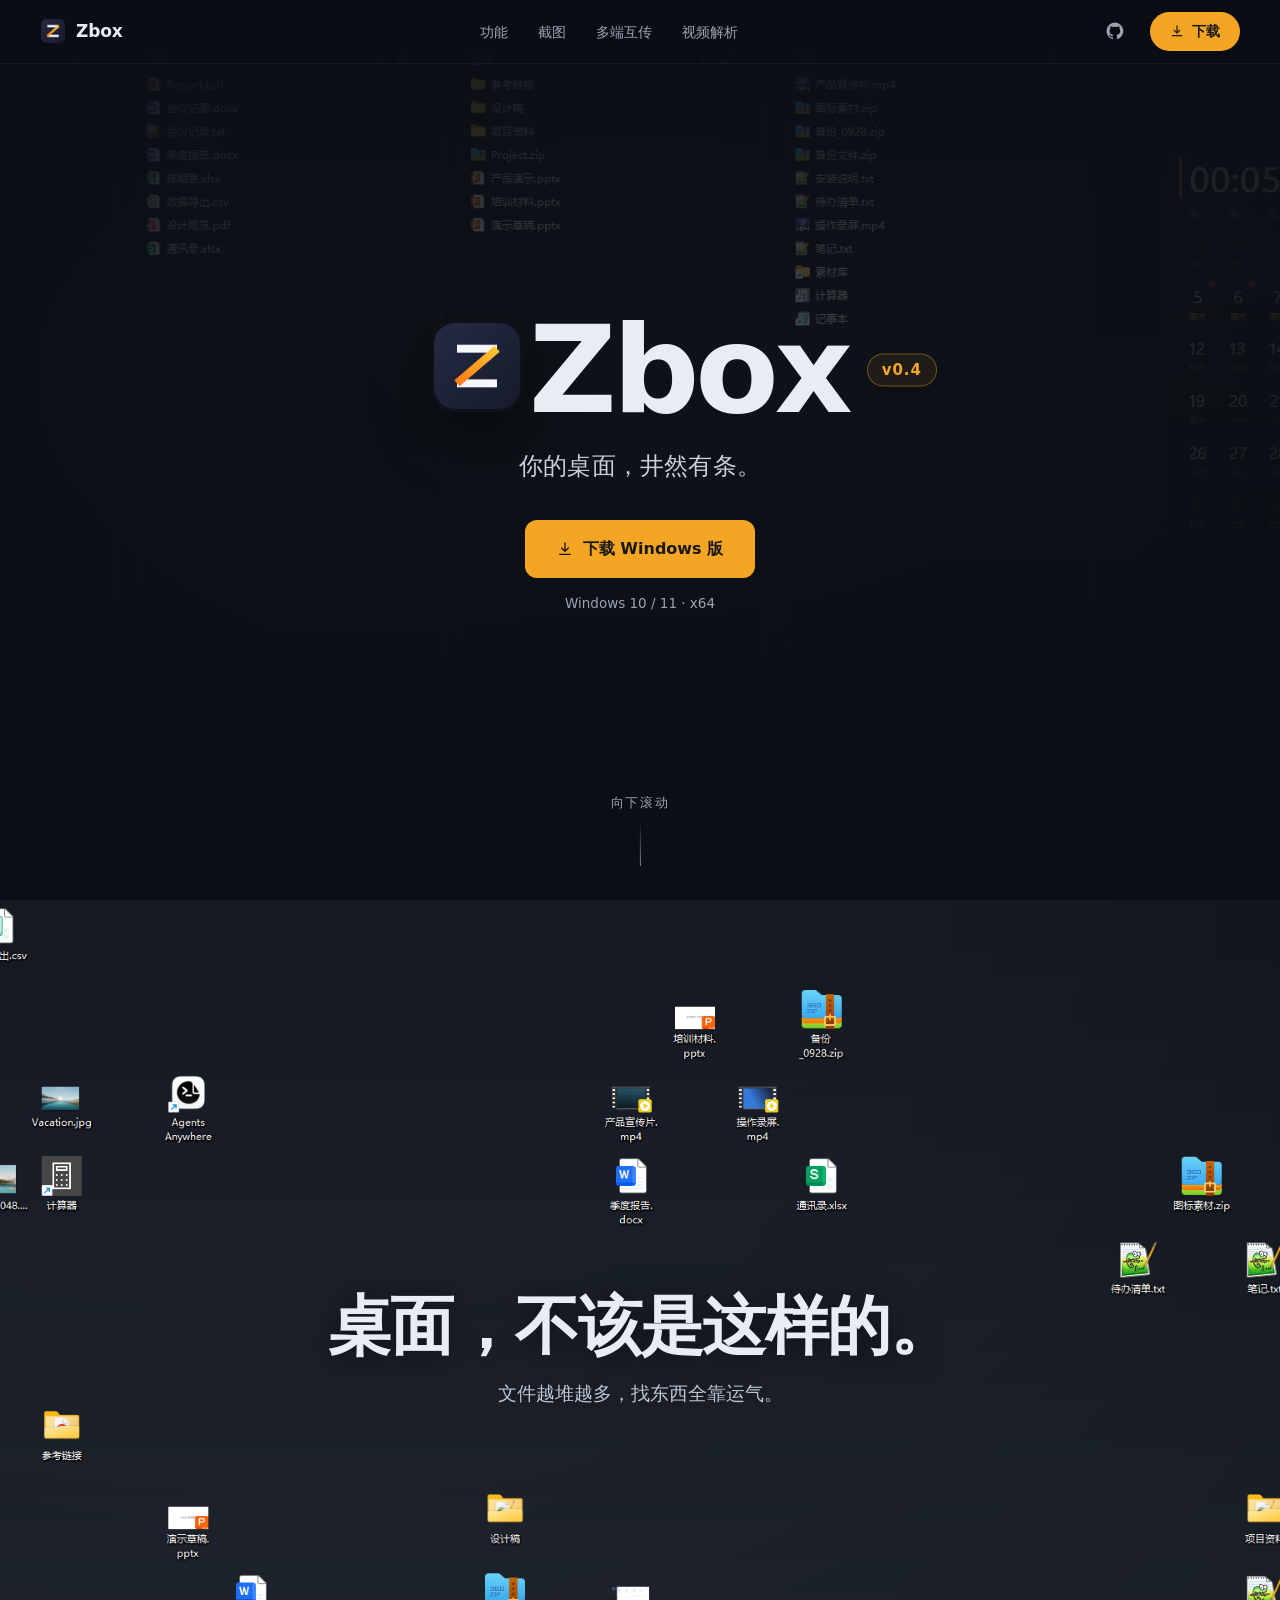
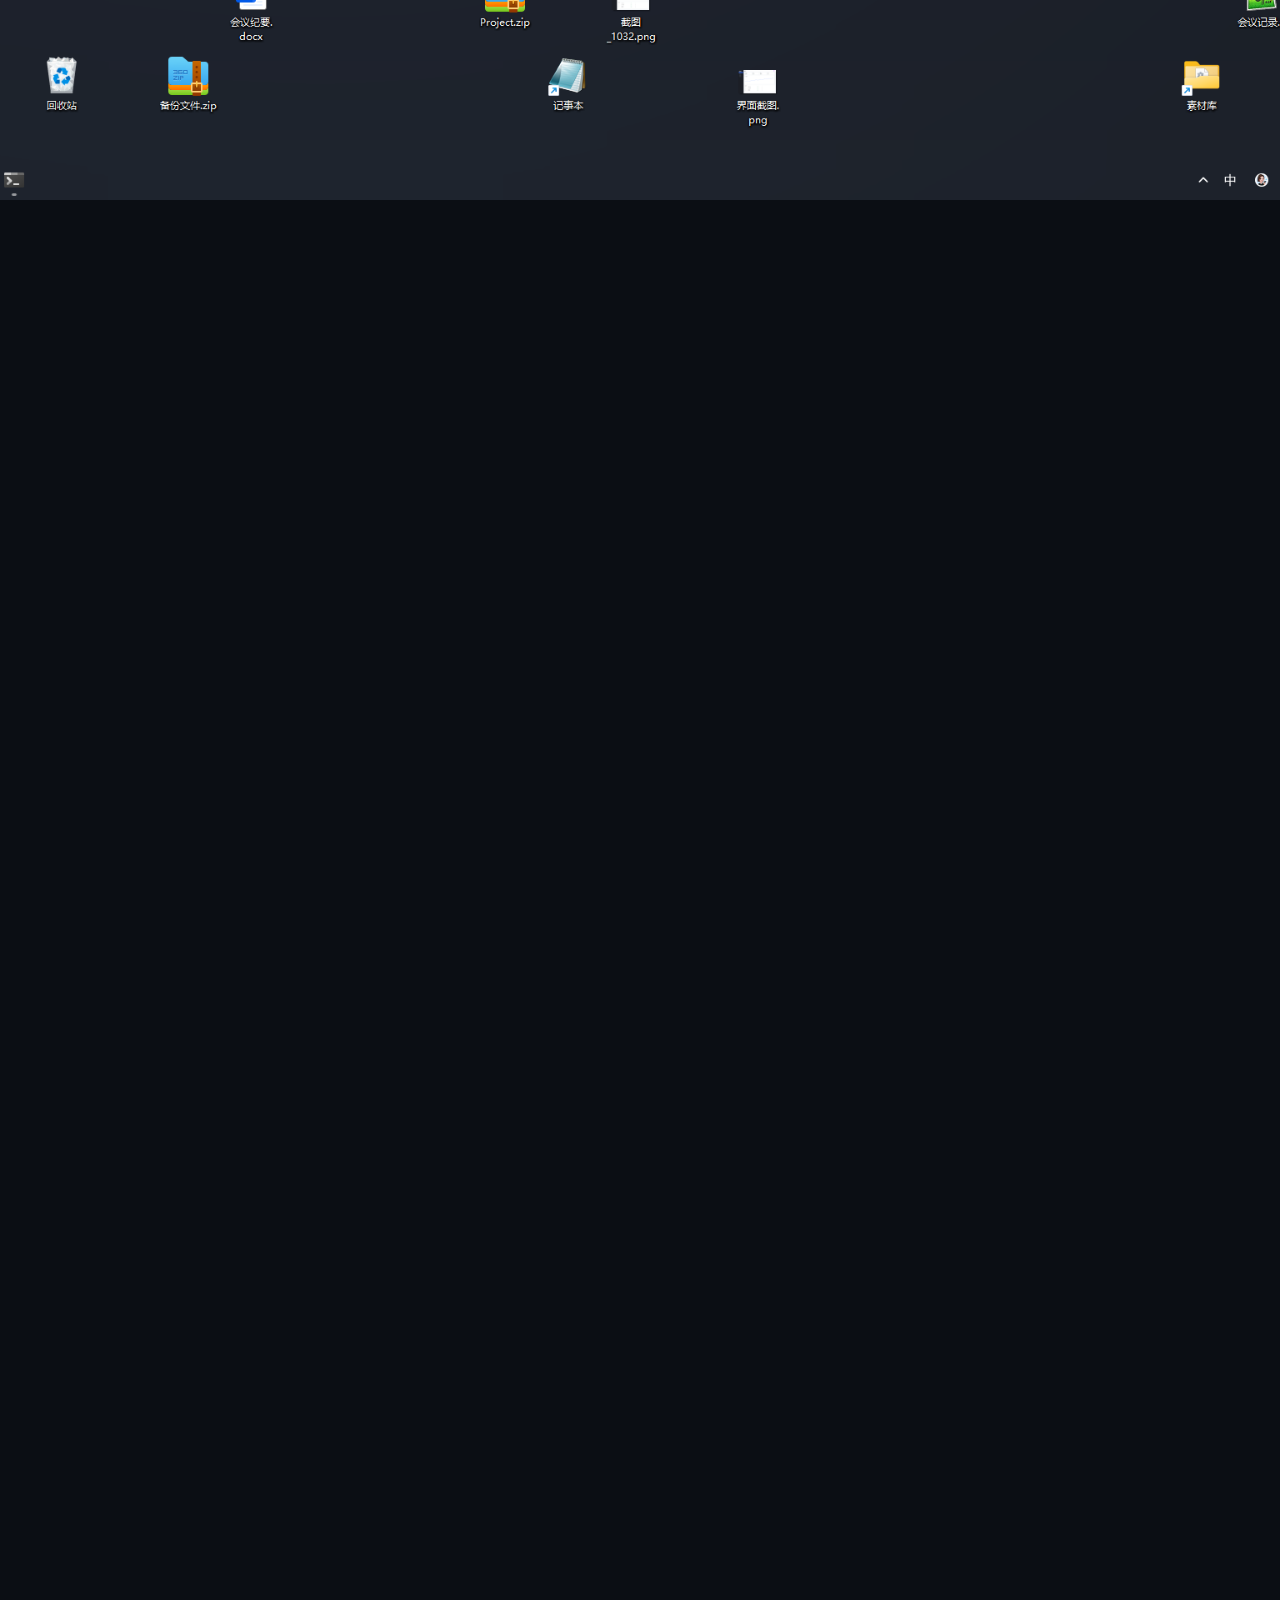
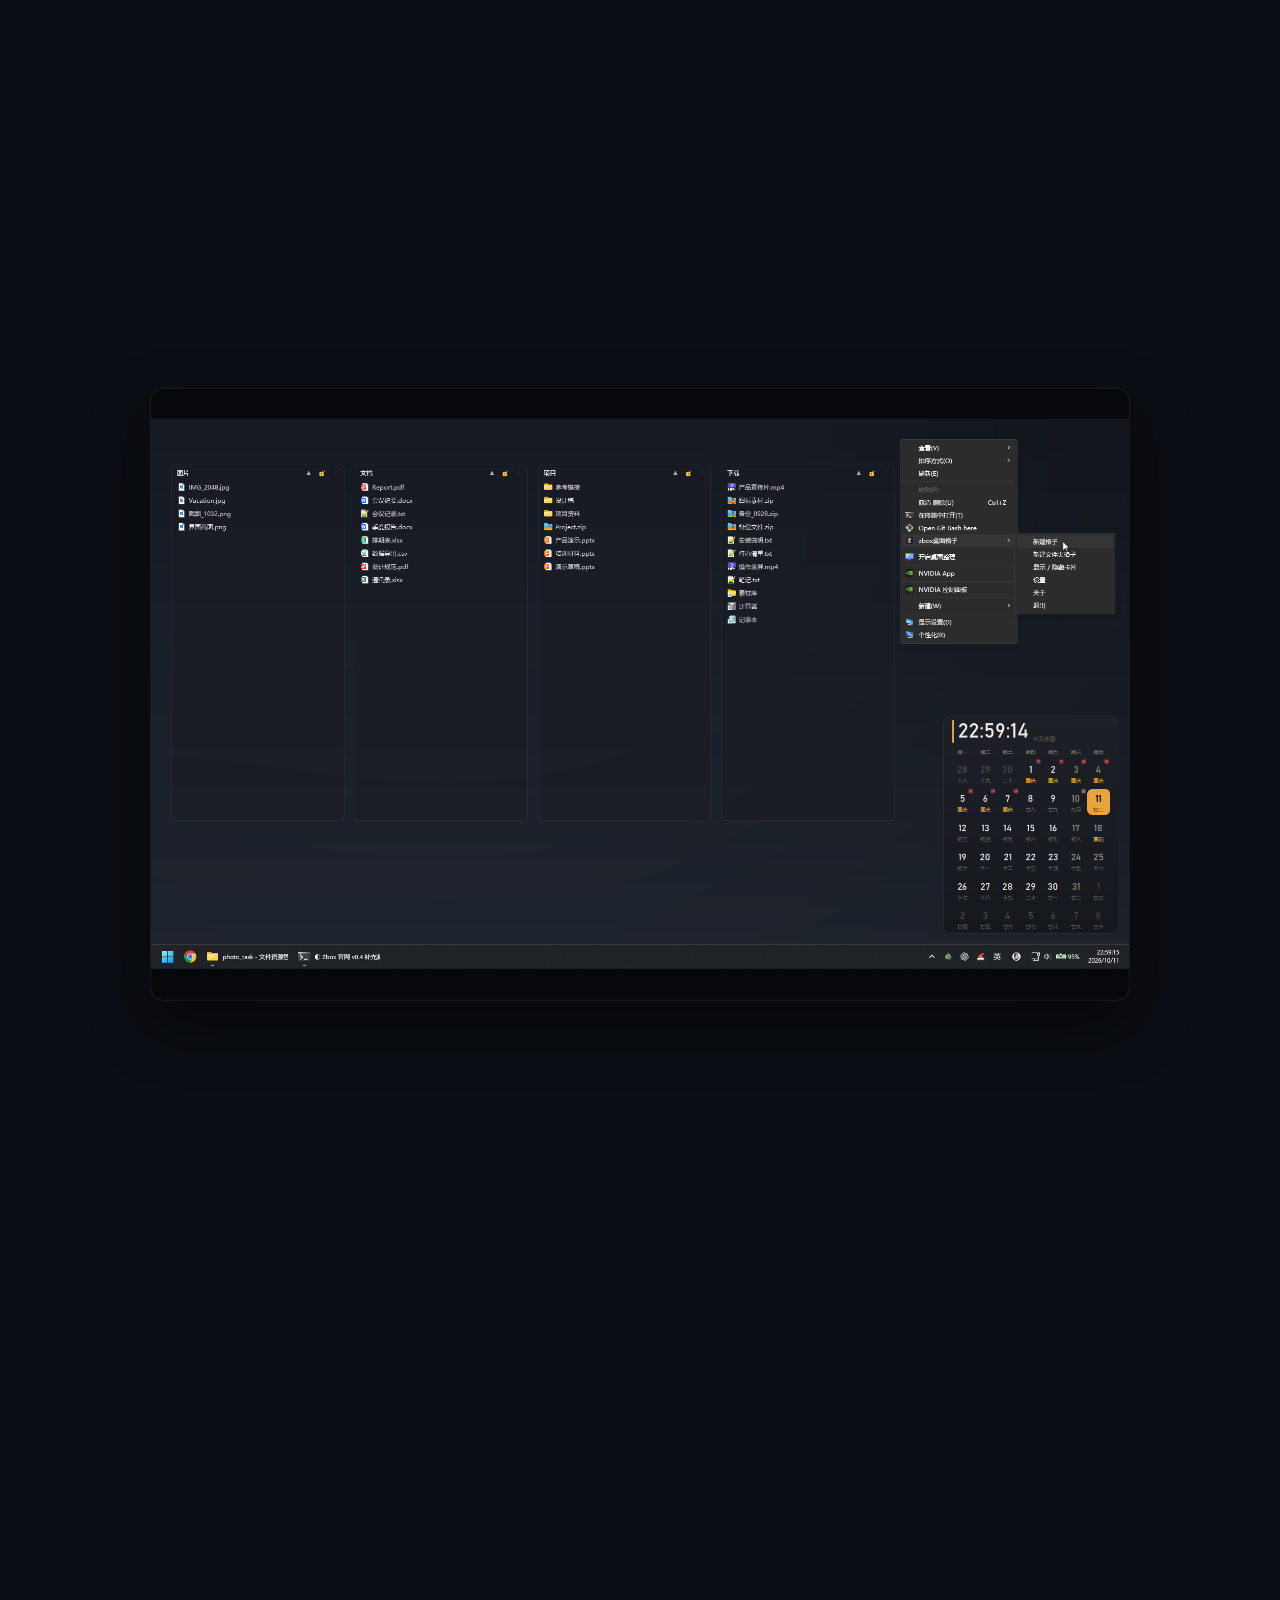
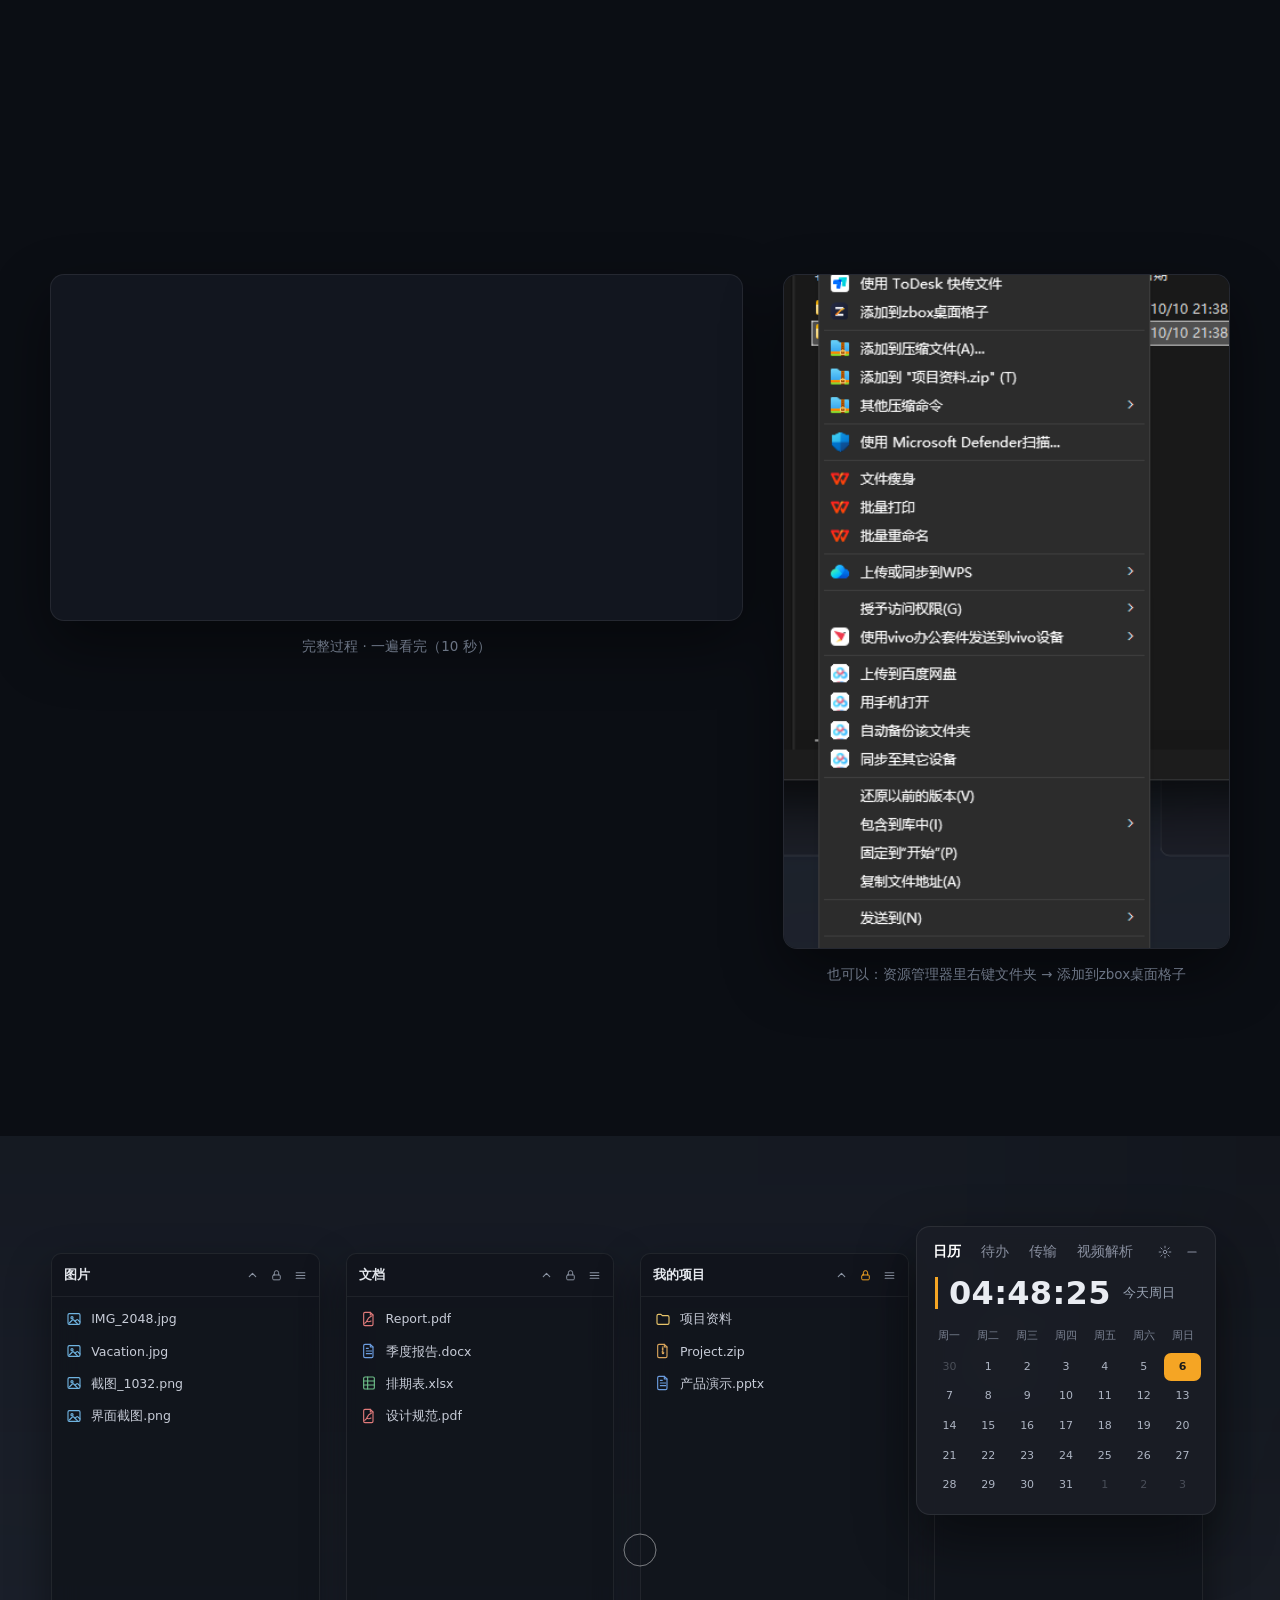
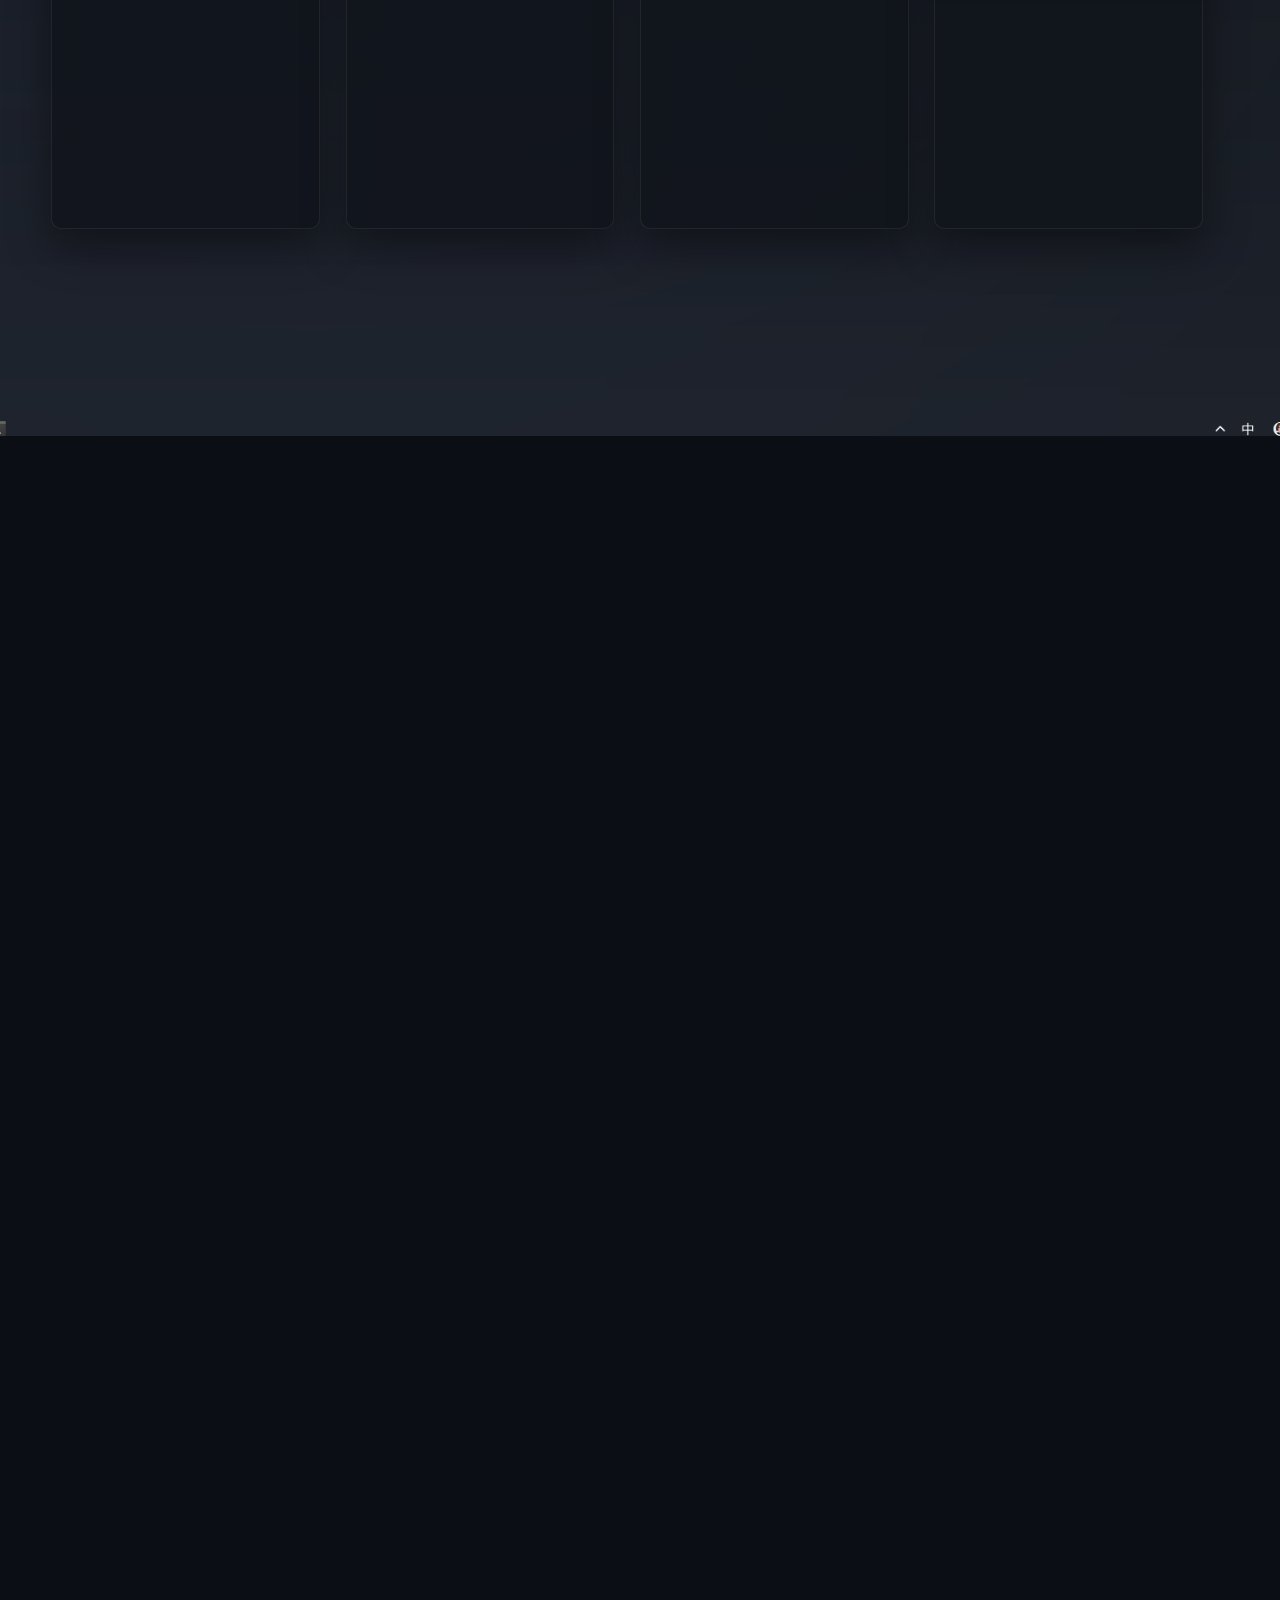
==== commit f206ee6c: "feat(website): 教程/截图/视频解析分镜改造为 pin 滚动演示舞台 - 新增「快速上手教程」分镜：取景框五帧交叉淡入（右键菜单 →   新建格子 → 文件夹格子 → 目录选择框 → 映" ====
--- a/website/index.html
+++ b/website/index.html
@@ -93,10 +93,9 @@
       </a>
       <ul class="nav-links">
         <li><a href="#pin-main">功能</a></li>
-        <li><a href="#pin-map">工作原理</a></li>
-        <li><a href="#sec-video">视频解析</a></li>
         <li><a href="#sec-shot">截图</a></li>
         <li><a href="#pin-transfer">多端互传</a></li>
+        <li><a href="#sec-video">视频解析</a></li>
       </ul>
       <a class="nav-gh" data-dl="github" href="https://github.com/evachxji/zbox" aria-label="在 GitHub 上查看 Zbox 仓库" title="GitHub">
         <svg width="18" height="18" aria-hidden="true"><use href="#i-github"/></svg>
@@ -241,79 +240,43 @@
       </section>
     </div>
 
-    <!-- ============ 主题条 ============ -->
-    <section class="sec" id="sec-theme">
-      <div class="sec-inner center reveal">
-        <span class="kick">主题</span>
-        <h2 class="h2">深色、浅色，或跟随系统。</h2>
-        <p class="sub">设置里一键切换，自动记忆你的选择。</p>
-        <div class="theme-grid">
+    <!-- ============ 快速上手：新建格子教程（滚动演示） ============ -->
+    <div id="sec-how">
+      <section class="stage" id="stage-how" aria-label="新建格子教程演示">
+        <div class="film film-how">
+          <img class="f1" src="assets/desktop/menu-desktop-newbox.png" width="1920" height="1080" loading="lazy" decoding="async" alt="桌面空白处右键，级联菜单 zbox桌面格子 展开，高亮在新建格子上" />
+          <img class="f2" src="assets/desktop/newbox-blank.png" width="740" height="960" loading="lazy" decoding="async" alt="新建的空格子出现在桌面上：标题栏「新建格子」与空白内容区" />
+          <img class="f3" src="assets/desktop/menu-desktop-folderbox.png" width="1920" height="1080" loading="lazy" decoding="async" alt="同一个级联菜单，高亮在新建文件夹格子上" />
+          <img class="f4" src="assets/desktop/pick-folder-dialog.png" width="991" height="405" loading="lazy" decoding="async" alt="原生目录选择框「选择要映射的文件夹」，选中项目资料文件夹" />
+          <img class="f5" src="assets/desktop/grid-folder-mapping.png" width="330" height="460" loading="lazy" decoding="async" alt="项目资料映射格实时列出该目录的真实内容" />
+        </div>
+        <div class="cap" id="cap-how1">
+          <span class="kick">快速上手</span>
+          <h2>桌面空白处，右键。</h2>
+        </div>
+        <div class="cap" id="cap-how2"><h2>「新建格子」，就这么出现了。</h2></div>
+        <div class="cap" id="cap-how3"><h2>要映射真文件夹？同一个菜单。</h2></div>
+        <div class="cap" id="cap-how4"><h2>选一个目录。</h2></div>
+        <div class="cap cap-final" id="cap-howf">
+          <h2>格子与目录，实时联动。</h2>
+          <p>建个格子，一次右键的事。</p>
+        </div>
+      </section>
+    </div>
+    <section class="sec sec-strip" id="how-strip" aria-label="新建格子完整录屏">
+      <div class="sec-inner">
+        <div class="how-extra reveal">
           <figure>
-            <div class="shot"><img src="assets/desktop/theme-light-overview.png" width="1920" height="1080" loading="lazy" decoding="async" alt="浅色主题下的 Zbox 桌面格子全景" /></div>
-            <figcaption class="shot-cap">浅色主题 · 同一桌面</figcaption>
+            <div class="shot"><video src="assets/video/newbox-flow.mp4" width="1920" height="1080" muted autoplay loop playsinline preload="metadata">你的浏览器不支持视频播放。</video></div>
+            <figcaption class="shot-cap">完整过程 · 一遍看完（10 秒）</figcaption>
           </figure>
           <figure>
-            <div class="shot"><img src="assets/desktop/settings-window.png" width="309" height="419" loading="lazy" decoding="async" alt="Zbox 设置窗口：主题三档、截图热键与视频解析开关，改动即时生效" /></div>
-            <figcaption class="shot-cap">设置 · 一键切换</figcaption>
+            <div class="shot"><img src="assets/desktop/explorer-context-menu.png" width="390" height="590" loading="lazy" decoding="async" alt="资源管理器里右键文件夹，菜单中的添加到zbox桌面格子高亮可见" /></div>
+            <figcaption class="shot-cap">也可以：资源管理器里右键文件夹 → 添加到zbox桌面格子</figcaption>
           </figure>
         </div>
       </div>
     </section>
-
-    <!-- ============ 第五幕：文件夹映射 ============ -->
-    <div id="pin-map">
-      <section class="stage" id="stage-map" aria-label="文件夹映射演示">
-        <div class="map-win">
-          <div class="win">
-            <div class="win-bar">
-              <span class="dots" aria-hidden="true"><i></i><i></i><i></i></span>
-              <span>文件资源管理器</span>
-            </div>
-            <div class="win-addr"><svg class="fi t-folder" width="14" height="14" aria-hidden="true"><use href="#i-folder"/></svg>此电脑 &gt; 桌面 &gt; 项目资料</div>
-            <div class="win-list">
-              <div class="frow"><svg class="fi t-folder" aria-hidden="true"><use href="#i-folder"/></svg><span class="nm">设计稿</span></div>
-              <div class="frow"><svg class="fi t-folder" aria-hidden="true"><use href="#i-folder"/></svg><span class="nm">参考链接</span></div>
-              <div class="frow"><svg class="fi t-zip" aria-hidden="true"><use href="#i-zip"/></svg><span class="nm">Project.zip</span></div>
-              <div class="frow"><svg class="fi t-doc" aria-hidden="true"><use href="#i-doc"/></svg><span class="nm">产品演示.pptx</span></div>
-              <div class="frow"><svg class="fi t-doc" aria-hidden="true"><use href="#i-doc"/></svg><span class="nm">培训材料.pptx</span></div>
-              <div class="frow new-file"><svg class="fi t-doc" aria-hidden="true"><use href="#i-doc"/></svg><span class="nm">季度复盘.docx</span></div>
-            </div>
-          </div>
-        </div>
-
-        <div class="map-link" aria-hidden="true"></div>
-        <div class="map-pulse" aria-hidden="true"></div>
-
-        <div class="map-grid">
-          <div class="grid">
-            <div class="grid-head">
-              <span class="grid-title">项目资料 · 映射</span>
-              <span class="grid-tools">
-                <svg class="chev" aria-hidden="true"><use href="#i-chev"/></svg>
-                <svg class="lock-ic" aria-hidden="true"><use href="#i-lock"/></svg>
-                <svg aria-hidden="true"><use href="#i-menu"/></svg>
-              </span>
-            </div>
-            <div class="grid-body">
-              <div class="frow"><svg class="fi t-folder" aria-hidden="true"><use href="#i-folder"/></svg><span class="nm">设计稿</span></div>
-              <div class="frow"><svg class="fi t-folder" aria-hidden="true"><use href="#i-folder"/></svg><span class="nm">参考链接</span></div>
-              <div class="frow"><svg class="fi t-zip" aria-hidden="true"><use href="#i-zip"/></svg><span class="nm">Project.zip</span></div>
-              <div class="frow"><svg class="fi t-doc" aria-hidden="true"><use href="#i-doc"/></svg><span class="nm">产品演示.pptx</span></div>
-              <div class="frow"><svg class="fi t-doc" aria-hidden="true"><use href="#i-doc"/></svg><span class="nm">培训材料.pptx</span></div>
-              <div class="frow new-file"><svg class="fi t-doc" aria-hidden="true"><use href="#i-doc"/></svg><span class="nm">季度复盘.docx</span></div>
-            </div>
-          </div>
-        </div>
-
-        <div class="cap" id="cap-map-1">
-          <h2>让真正的文件夹，直接出现在桌面上。</h2>
-          <p>格子实时映射任意目录，资源管理器里右键，一键建格。</p>
-        </div>
-        <div class="cap cap-final" id="cap-map-2">
-          <h2>在资源管理器里改，格子里就变。</h2>
-        </div>
-      </section>
-    </div>
 
     <!-- ============ 第六幕：双击显隐 ============ -->
     <div id="pin-clean">
@@ -405,7 +368,29 @@
         <div class="cap" id="cap-dbl"><h2>双击。</h2></div>
         <div class="cap cap-final" id="cap-back">
           <h2>一切如旧。</h2>
-          <p>格子、面板、文件，都在。Win+D 也吹不散。</p>
+          <p>格子、面板、文件，都在。</p>
+        </div>
+      </section>
+    </div>
+
+    <!-- ============ 截图（滚动演示） ============ -->
+    <div id="sec-shot">
+      <section class="stage" id="stage-shot" aria-label="截图功能演示">
+        <div class="film film-shot">
+          <img class="f1" src="assets/desktop/shot-overlay.png" width="1920" height="1080" loading="lazy" decoding="async" alt="Zbox 截图：全屏灰罩中框选区域，底部工具条提供矩形、椭圆、文字标注" />
+          <img class="f2" src="assets/desktop/shot-annotated.png" width="1920" height="1080" loading="lazy" decoding="async" alt="Zbox 截图标注完成态：椭圆圈出格子标题，矩形框选文件，附两行文字说明" />
+          <img class="f3" src="assets/desktop/shot-pin.png" width="1920" height="1080" loading="lazy" decoding="async" alt="Zbox 钉图：无边框置顶贴图窗贴在桌面上" />
+          <img class="f4" src="assets/desktop/shot-long.png" width="1920" height="1080" loading="lazy" decoding="async" alt="Zbox 截长图：拼接进行中，右侧缩略预览实时延伸" />
+        </div>
+        <div class="cap" id="cap-shot1">
+          <span class="kick">截图</span>
+          <h2>截屏，从一把热键开始。</h2>
+        </div>
+        <div class="cap" id="cap-shot2"><h2>圈一圈，写两句。</h2></div>
+        <div class="cap" id="cap-shot3"><h2>钉在桌面，随用随看。</h2></div>
+        <div class="cap cap-final" id="cap-shotf">
+          <h2>长页面？自动滚着截。</h2>
+          <p>截图、标注、钉在桌面——全局热键唤起，键位自定义。</p>
         </div>
       </section>
     </div>
@@ -438,81 +423,6 @@
       </div>
     </section>
 
-    <!-- ============ 新功能：视频解析（真实截图） ============ -->
-    <section class="sec" id="sec-video">
-      <div class="sec-inner">
-        <div class="center reveal">
-          <span class="kick">视频解析</span>
-          <h2 class="h2">面板里，直接下视频。</h2>
-          <p class="sub">粘贴链接即解析，选好清晰度就下载——YouTube、Bilibili 等主流平台，组件全部本地运行。</p>
-        </div>
-        <div class="cal-grid video-grid reveal">
-          <figure>
-            <div class="shot"><img src="assets/desktop/video-gate.png" width="359" height="476" loading="lazy" decoding="async" alt="Zbox 视频解析页默认关闭状态：高斯模糊底与启用按钮" /></div>
-            <figcaption class="shot-cap">默认关闭 · 一键启用</figcaption>
-          </figure>
-          <figure>
-            <div class="shot"><img src="assets/desktop/video-parsed.png" width="359" height="476" loading="lazy" decoding="async" alt="Zbox 视频解析完成：视频卡片显示标题与时长，清晰度下拉列出 1080P 等档位" /></div>
-            <figcaption class="shot-cap">解析完成 · 清晰度按源站档位</figcaption>
-          </figure>
-          <figure>
-            <div class="shot"><img src="assets/desktop/video-downloading.png" width="359" height="476" loading="lazy" decoding="async" alt="Zbox 视频下载中：卡片环绕彩虹进度描边，显示已下载大小、速度与剩余时间" /></div>
-            <figcaption class="shot-cap">下载中 · 暂停续传</figcaption>
-          </figure>
-          <figure>
-            <div class="shot"><img src="assets/desktop/video-done.png" width="359" height="476" loading="lazy" decoding="async" alt="Zbox 视频下载完成：两条任务卡片各带文件大小与打开按钮" /></div>
-            <figcaption class="shot-cap">完成 · 多任务列表</figcaption>
-          </figure>
-        </div>
-        <ul class="facts reveal">
-          <li><svg aria-hidden="true"><use href="#i-check"/></svg>粘贴即解析：标题、时长、清晰度档位</li>
-          <li><svg aria-hidden="true"><use href="#i-check"/></svg>最高 4K，视源站实际档位</li>
-          <li><svg aria-hidden="true"><use href="#i-check"/></svg>多任务并行 · 断点续传</li>
-          <li><svg aria-hidden="true"><use href="#i-check"/></svg>组件本地运行（yt-dlp / ffmpeg）</li>
-          <li><svg aria-hidden="true"><use href="#i-check"/></svg>默认关闭 · 不用不装</li>
-        </ul>
-      </div>
-    </section>
-
-    <!-- ============ 新功能：截图（真实截图） ============ -->
-    <section class="sec" id="sec-shot">
-      <div class="sec-inner">
-        <div class="center reveal">
-          <span class="kick">截图</span>
-          <h2 class="h2">截图、标注、钉在桌面。</h2>
-          <p class="sub">全局热键唤起，框选、标注、钉图、截长图，一气呵成。</p>
-        </div>
-        <div class="shot-grid reveal">
-          <figure>
-            <div class="shot"><img src="assets/desktop/shot-overlay.png" width="1920" height="1080" loading="lazy" decoding="async" alt="Zbox 截图：全屏灰罩中框选区域，底部工具条提供矩形、椭圆、文字标注" /></div>
-            <figcaption class="shot-cap">灰罩框选 · 八手柄微调</figcaption>
-          </figure>
-          <figure>
-            <div class="shot"><img src="assets/desktop/shot-annotated.png" width="1920" height="1080" loading="lazy" decoding="async" alt="Zbox 截图标注完成态：椭圆圈出格子标题，矩形框选文件，附两行文字说明" /></div>
-            <figcaption class="shot-cap">矩形 · 椭圆 · 多行文字标注</figcaption>
-          </figure>
-          <figure>
-            <div class="shot"><img src="assets/desktop/shot-pin.png" width="1920" height="1080" loading="lazy" decoding="async" alt="Zbox 钉图：无边框置顶贴图窗贴在桌面上" /></div>
-            <figcaption class="shot-cap">钉在桌面 · 置顶随看</figcaption>
-          </figure>
-          <figure>
-            <div class="shot"><img src="assets/desktop/shot-long.png" width="1920" height="1080" loading="lazy" decoding="async" alt="Zbox 截长图：拼接进行中，右侧缩略预览实时延伸" /></div>
-            <figcaption class="shot-cap">截长图 · 自动下滚拼接</figcaption>
-          </figure>
-        </div>
-        <ul class="facts reveal">
-          <li><svg aria-hidden="true"><use href="#i-check"/></svg>全局热键唤起，键位自定义</li>
-          <li><svg aria-hidden="true"><use href="#i-check"/></svg>六色三档，矩形 / 椭圆 / 文字</li>
-          <li><svg aria-hidden="true"><use href="#i-check"/></svg>钉图滚轮缩放 · 双击关闭</li>
-          <li><svg aria-hidden="true"><use href="#i-check"/></svg>长图自动下滚 · 实时预览</li>
-        </ul>
-        <p class="toolbar-note reveal">
-          <img src="assets/desktop/shot-toolbar-light.png" width="360" height="95" loading="lazy" decoding="async" alt="浅色主题下的 Zbox 截图工具条" />
-          <span>工具条跟随面板主题 —— 图为浅色版</span>
-        </p>
-      </div>
-    </section>
-
     <!-- ============ 第八幕：多端传输（三端） ============ -->
     <div id="pin-transfer">
       <section class="stage" id="stage-tr" aria-label="PC 与手机双向文件传输演示">
@@ -615,6 +525,28 @@
         <div class="cap cap-final" id="cap-trf">
           <h2>文件，随时流动。</h2>
           <p>局域网互传 · 手动启用 · 接收需确认</p>
+        </div>
+      </section>
+    </div>
+
+    <!-- ============ 视频解析（滚动演示） ============ -->
+    <div id="sec-video">
+      <section class="stage" id="stage-video" aria-label="视频解析演示">
+        <div class="film film-video">
+          <img class="f1" src="assets/desktop/video-gate.png" width="359" height="476" loading="lazy" decoding="async" alt="Zbox 视频解析页默认关闭状态：高斯模糊底与启用按钮" />
+          <img class="f2" src="assets/desktop/video-parsed.png" width="359" height="476" loading="lazy" decoding="async" alt="Zbox 视频解析完成：视频卡片显示标题与时长，清晰度下拉列出 1080P 等档位" />
+          <img class="f3" src="assets/desktop/video-downloading.png" width="359" height="476" loading="lazy" decoding="async" alt="Zbox 视频下载中：卡片环绕彩虹进度描边，显示已下载大小、速度与剩余时间" />
+          <img class="f4" src="assets/desktop/video-done.png" width="359" height="476" loading="lazy" decoding="async" alt="Zbox 视频下载完成：两条任务卡片各带文件大小与打开按钮" />
+        </div>
+        <div class="cap" id="cap-video1">
+          <span class="kick">视频解析</span>
+          <h2>面板里，多了个视频解析。</h2>
+        </div>
+        <div class="cap" id="cap-video2"><h2>粘贴链接，解析出清晰度。</h2></div>
+        <div class="cap" id="cap-video3"><h2>多任务并行，断点续传。</h2></div>
+        <div class="cap cap-final" id="cap-videof">
+          <h2>下好了，直接打开。</h2>
+          <p>YouTube、Bilibili 等 · 最高 4K 视源站 · 组件本地运行 · 默认关闭。</p>
         </div>
       </section>
     </div>
--- a/website/css/style.css
+++ b/website/css/style.css
@@ -115,10 +115,24 @@
 
 .nav-links { display: flex; gap: 26px; margin: 0 auto; list-style: none; }
 .nav-links a {
+  position: relative;
   font-size: 14px;
   color: var(--muted);
   transition: color .2s ease;
   padding: 6px 2px;
+}
+
+/* 当前分镜的 tab 选中态（scrollspy 驱动） */
+.nav-links a.on { color: var(--accent); }
+.nav-links a.on::after {
+  content: "";
+  position: absolute;
+  left: 2px;
+  right: 2px;
+  bottom: 0;
+  height: 2px;
+  border-radius: 2px;
+  background: var(--accent);
 }
 @media (hover: hover) { .nav-links a:hover { color: var(--fg); } }
 
@@ -700,92 +714,6 @@
 
 body.rm .ripple, html:not(.js) .ripple { display: none; }
 
-/* ---------- 文件夹映射 ---------- */
-.map-win, .map-grid { position: absolute; top: 50%; z-index: 4; }
-.map-win { left: 6%; width: 37%; }
-.map-grid { right: 6%; width: 30%; }
-
-body.rm .map-win, html:not(.js) .map-win,
-body.rm .map-grid, html:not(.js) .map-grid { transform: translateY(-50%); }
-
-.win {
-  background: rgba(25, 28, 36, .94);
-  -webkit-backdrop-filter: blur(14px);
-  backdrop-filter: blur(14px);
-  border: 1px solid var(--glass-line);
-  border-radius: 12px;
-  overflow: hidden;
-  box-shadow: var(--shadow-lg);
-}
-
-.win-bar {
-  display: flex;
-  align-items: center;
-  gap: 10px;
-  padding: 11px 15px;
-  border-bottom: 1px solid rgba(255, 255, 255, .06);
-  font-size: 13px;
-  color: #dfe3ea;
-}
-
-.win-bar .dots { display: flex; gap: 6px; }
-.win-bar .dots i { width: 9px; height: 9px; border-radius: 50%; background: rgba(255, 255, 255, .14); }
-
-.win-addr {
-  margin: 11px 13px 4px;
-  padding: 7px 12px;
-  border: 1px solid rgba(255, 255, 255, .09);
-  border-radius: 8px;
-  font-size: 12px;
-  color: var(--muted);
-  display: flex;
-  align-items: center;
-  gap: 8px;
-  font-family: var(--mono);
-}
-
-.win-list { padding: 8px 8px 12px; }
-
-.map-grid .grid { position: relative; width: 100%; height: auto; top: auto; left: auto; }
-
-.map-link {
-  position: absolute;
-  left: 43.5%;
-  right: 36.5%;
-  top: 50%;
-  height: 2px;
-  background: repeating-linear-gradient(90deg, var(--accent) 0 9px, transparent 9px 17px);
-  opacity: .75;
-  z-index: 3;
-}
-
-.map-pulse {
-  position: absolute;
-  left: 43.5%;
-  top: 50%;
-  width: 12px;
-  height: 12px;
-  margin: -6px 0 0 -6px;
-  border-radius: 50%;
-  background: var(--accent);
-  box-shadow: 0 0 14px rgba(245, 165, 36, .8);
-  z-index: 3;
-}
-
-.new-file { position: relative; }
-.new-file::after {
-  content: "新";
-  position: absolute;
-  right: 8px;
-  top: 50%;
-  transform: translateY(-50%);
-  font-size: 10px;
-  color: var(--ok);
-  border: 1px solid rgba(76, 175, 125, .55);
-  padding: 1px 6px;
-  border-radius: 5px;
-}
-
 /* ---------- 真实截图卡片 ---------- */
 .shot {
   border-radius: var(--r-shot);
@@ -804,15 +732,6 @@
   text-align: center;
 }
 
-/* 主题条 */
-.theme-grid {
-  margin-top: 56px;
-  display: grid;
-  grid-template-columns: 1.7fr 1fr;
-  gap: 28px;
-  align-items: start;
-}
-
 /* 日历区 */
 .cal-grid {
   margin-top: 60px;
@@ -822,38 +741,44 @@
   gap: 32px;
 }
 
-/* 视频解析：四联面板特写 */
-.video-grid { grid-template-columns: repeat(4, minmax(0, 240px)); gap: 26px; }
-
-/* 截图：16:9 全景双列 */
-.shot-grid {
-  margin: 60px auto 0;
-  max-width: 1080px;
+/* ---------- 滚动演示舞台：取景框 + 叠放帧（DOM 顺序即叙事顺序） ---------- */
+.film {
+  position: absolute;
+  left: 50%;
+  top: 46%;
+  transform: translate(-50%, -50%);
+  border-radius: var(--r-shot);
+  overflow: hidden;
+  border: 1px solid var(--glass-line);
+  box-shadow: var(--shadow-lg);
+  background: #06080c;
+  z-index: 3;
+}
+
+.film img {
+  position: absolute;
+  inset: 0;
+  display: block;
+  width: 100%;
+  height: 100%;
+  object-fit: contain;
+}
+
+.film-shot { width: min(1100px, 82vw); aspect-ratio: 16 / 9; }
+.film-video { height: min(600px, 62vh); aspect-ratio: 359 / 476; }
+.film-how { width: min(980px, 78vw); aspect-ratio: 16 / 10; }
+
+/* 教程录屏条（舞台下方） */
+.sec-strip { padding-top: 24px; }
+
+.how-extra {
   display: grid;
-  grid-template-columns: repeat(2, minmax(0, 1fr));
-  gap: 28px;
-}
-
-/* 截图工具条对照小图 */
-.toolbar-note {
-  margin: 48px auto 0;
-  display: flex;
-  flex-direction: column;
-  align-items: center;
-  gap: 14px;
-}
-
-.toolbar-note img {
-  display: block;
-  width: 360px;
-  max-width: 100%;
-  height: auto;
-  border-radius: 10px;
-  border: 1px solid var(--glass-line);
-  box-shadow: var(--shadow-md);
-}
-
-.toolbar-note span { color: var(--faint); font-size: 13px; }
+  grid-template-columns: 1.55fr 1fr;
+  gap: 40px;
+  align-items: start;
+}
+
+.shot video { display: block; width: 100%; height: auto; }
 
 .facts {
   margin: 54px auto 0;
@@ -1091,9 +1016,6 @@
 @media (max-width: 1100px) {
   .grid { width: 22%; }
   .grid-1 { left: 3%; } .grid-2 { left: 26.7%; } .grid-3 { left: 50.4%; } .grid-4 { left: 74.1%; }
-  .map-win { width: 40%; left: 4%; }
-  .map-grid { width: 33%; right: 4%; }
-  .map-link { left: 44.5%; right: 37.5%; }
   .dl-grid { grid-template-columns: repeat(2, minmax(0, 1fr)); }
 }
 
@@ -1114,14 +1036,10 @@
   .panel { width: 250px; }
   .tpanel { width: 270px; }
 
-  .map-win { left: 4%; right: 4%; width: auto; top: 16%; transform: none; }
-  .map-grid { left: 14%; right: 14%; width: auto; top: auto; bottom: 8%; transform: none; }
-  .map-link { display: none; }
-  .map-pulse { display: none; }
-
-  .theme-grid { grid-template-columns: 1fr; }
   .cal-grid { grid-template-columns: minmax(0, 300px); }
-  .shot-grid { grid-template-columns: 1fr; }
+  .how-extra { grid-template-columns: 1fr; }
+  .film-shot, .film-how { width: 92vw; }
+  .film-video { height: 54vh; }
   .dl-grid { grid-template-columns: 1fr; }
   .v03-shots { grid-template-columns: minmax(0, 280px); }
 
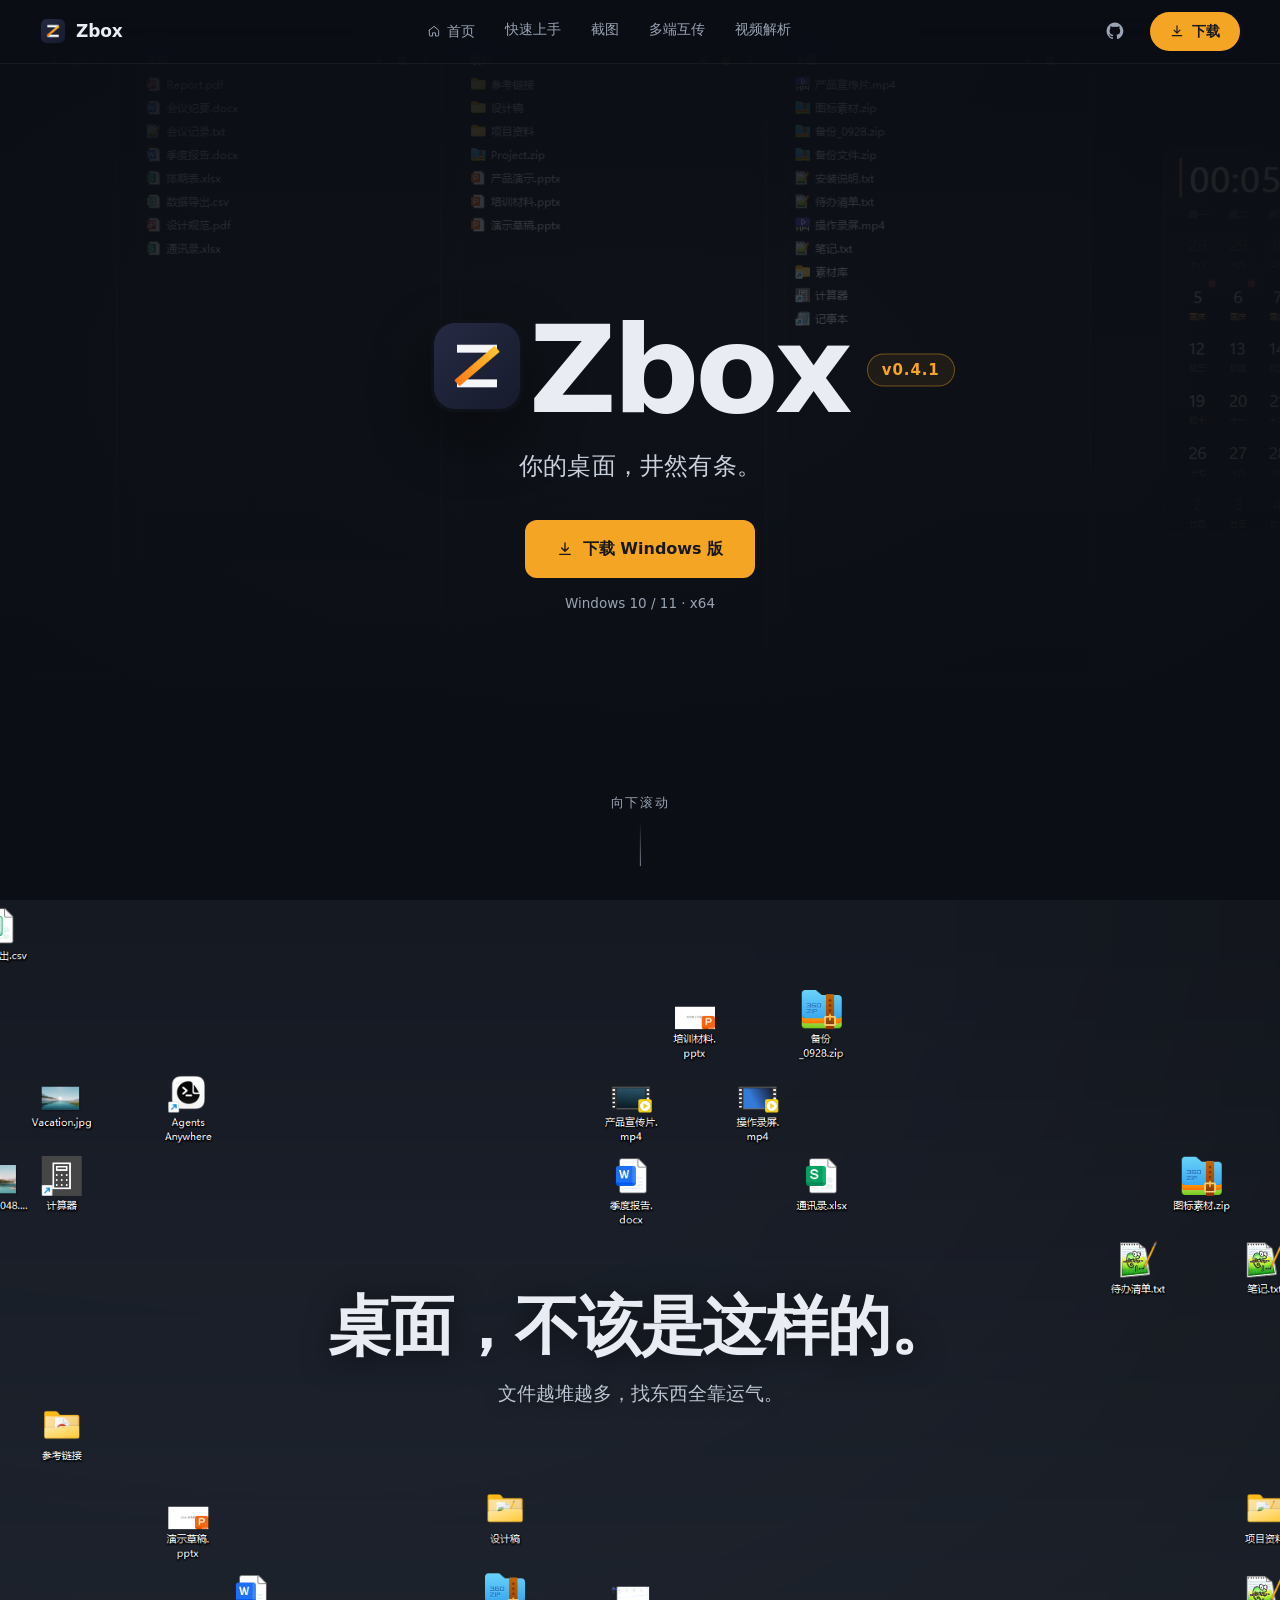
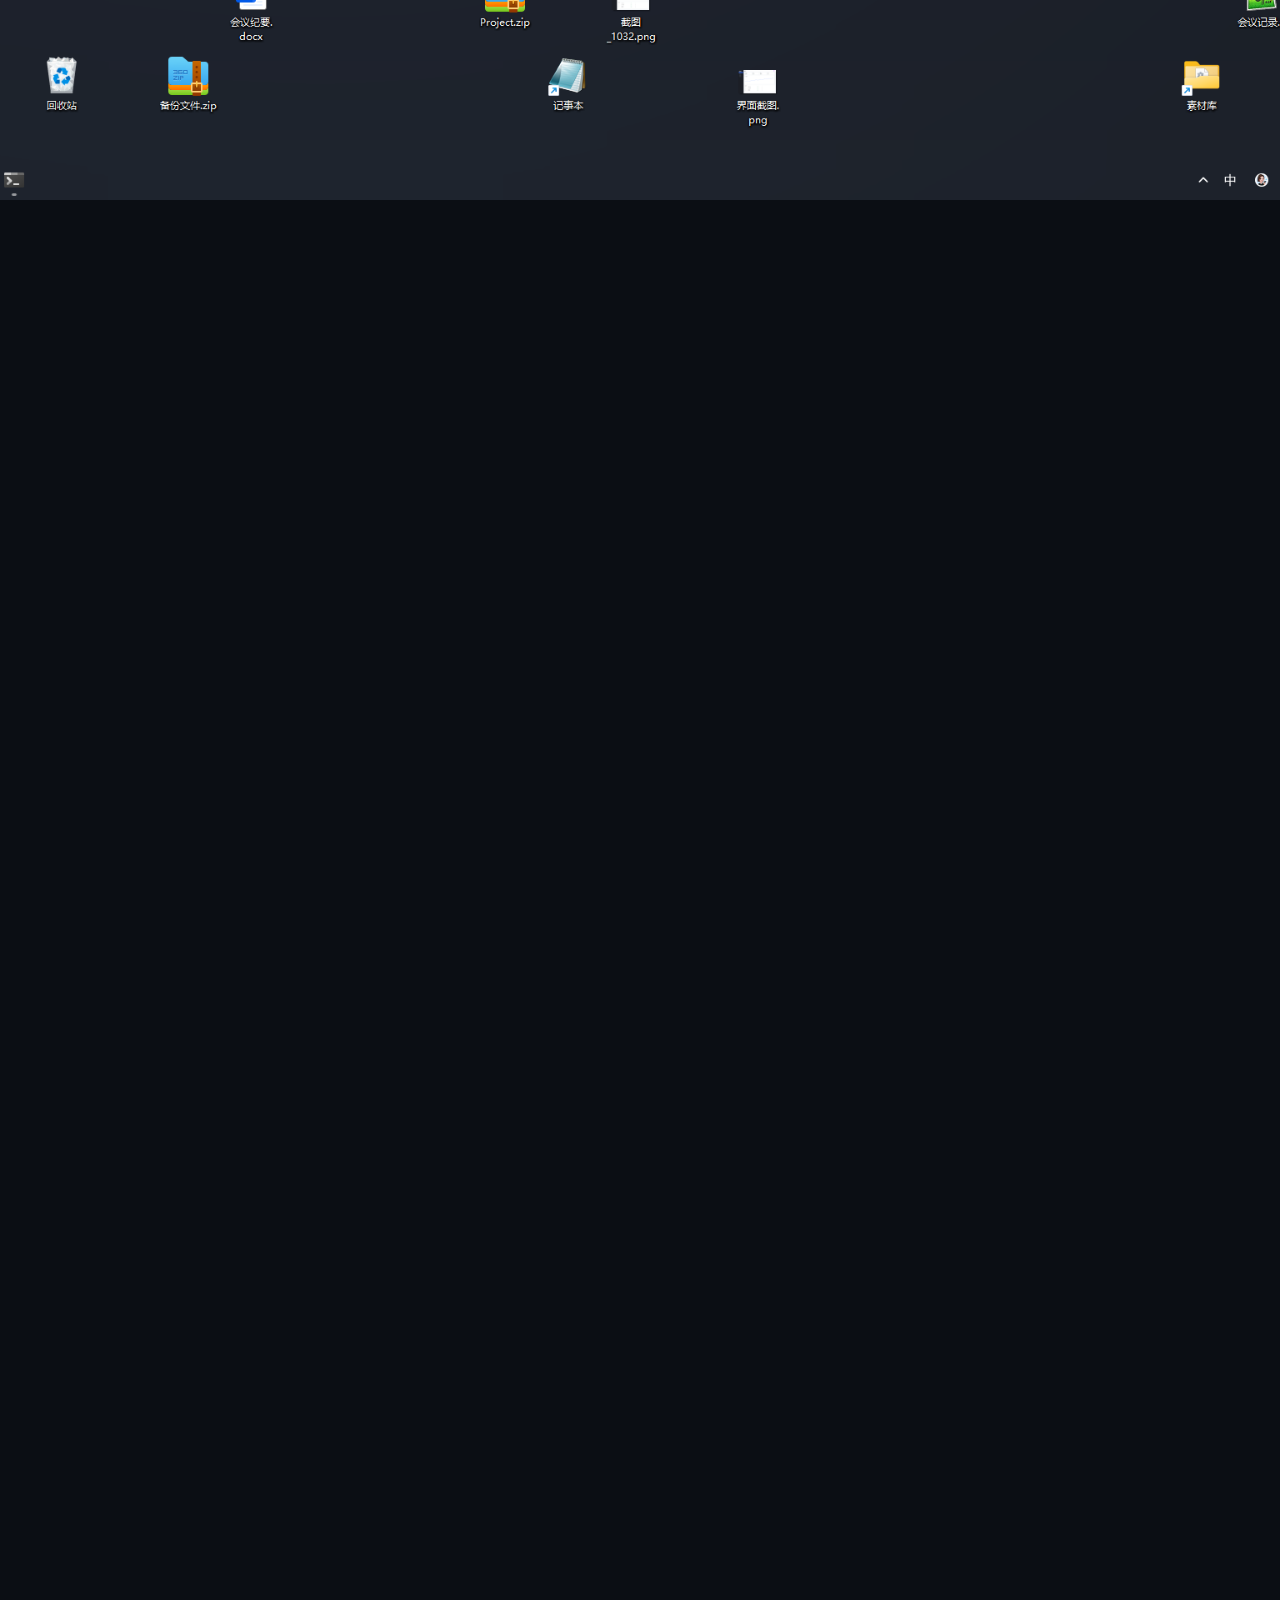
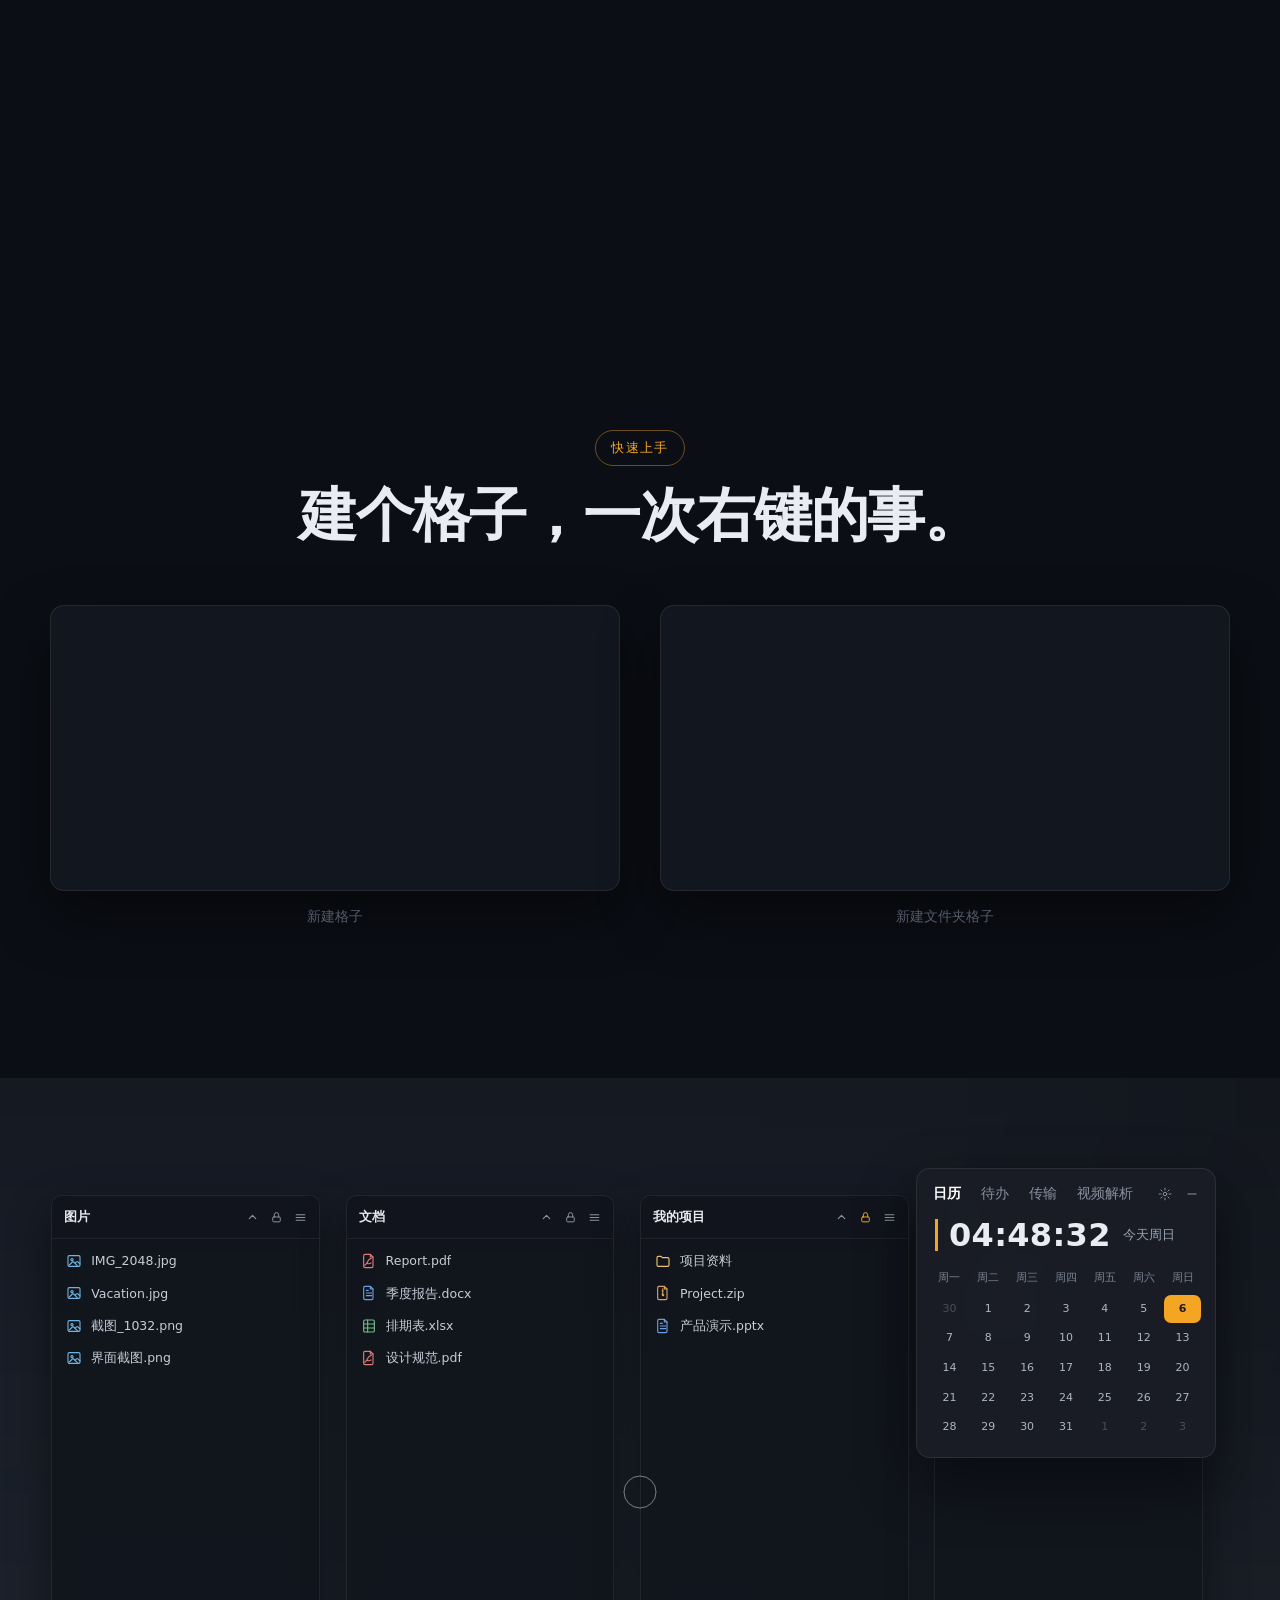
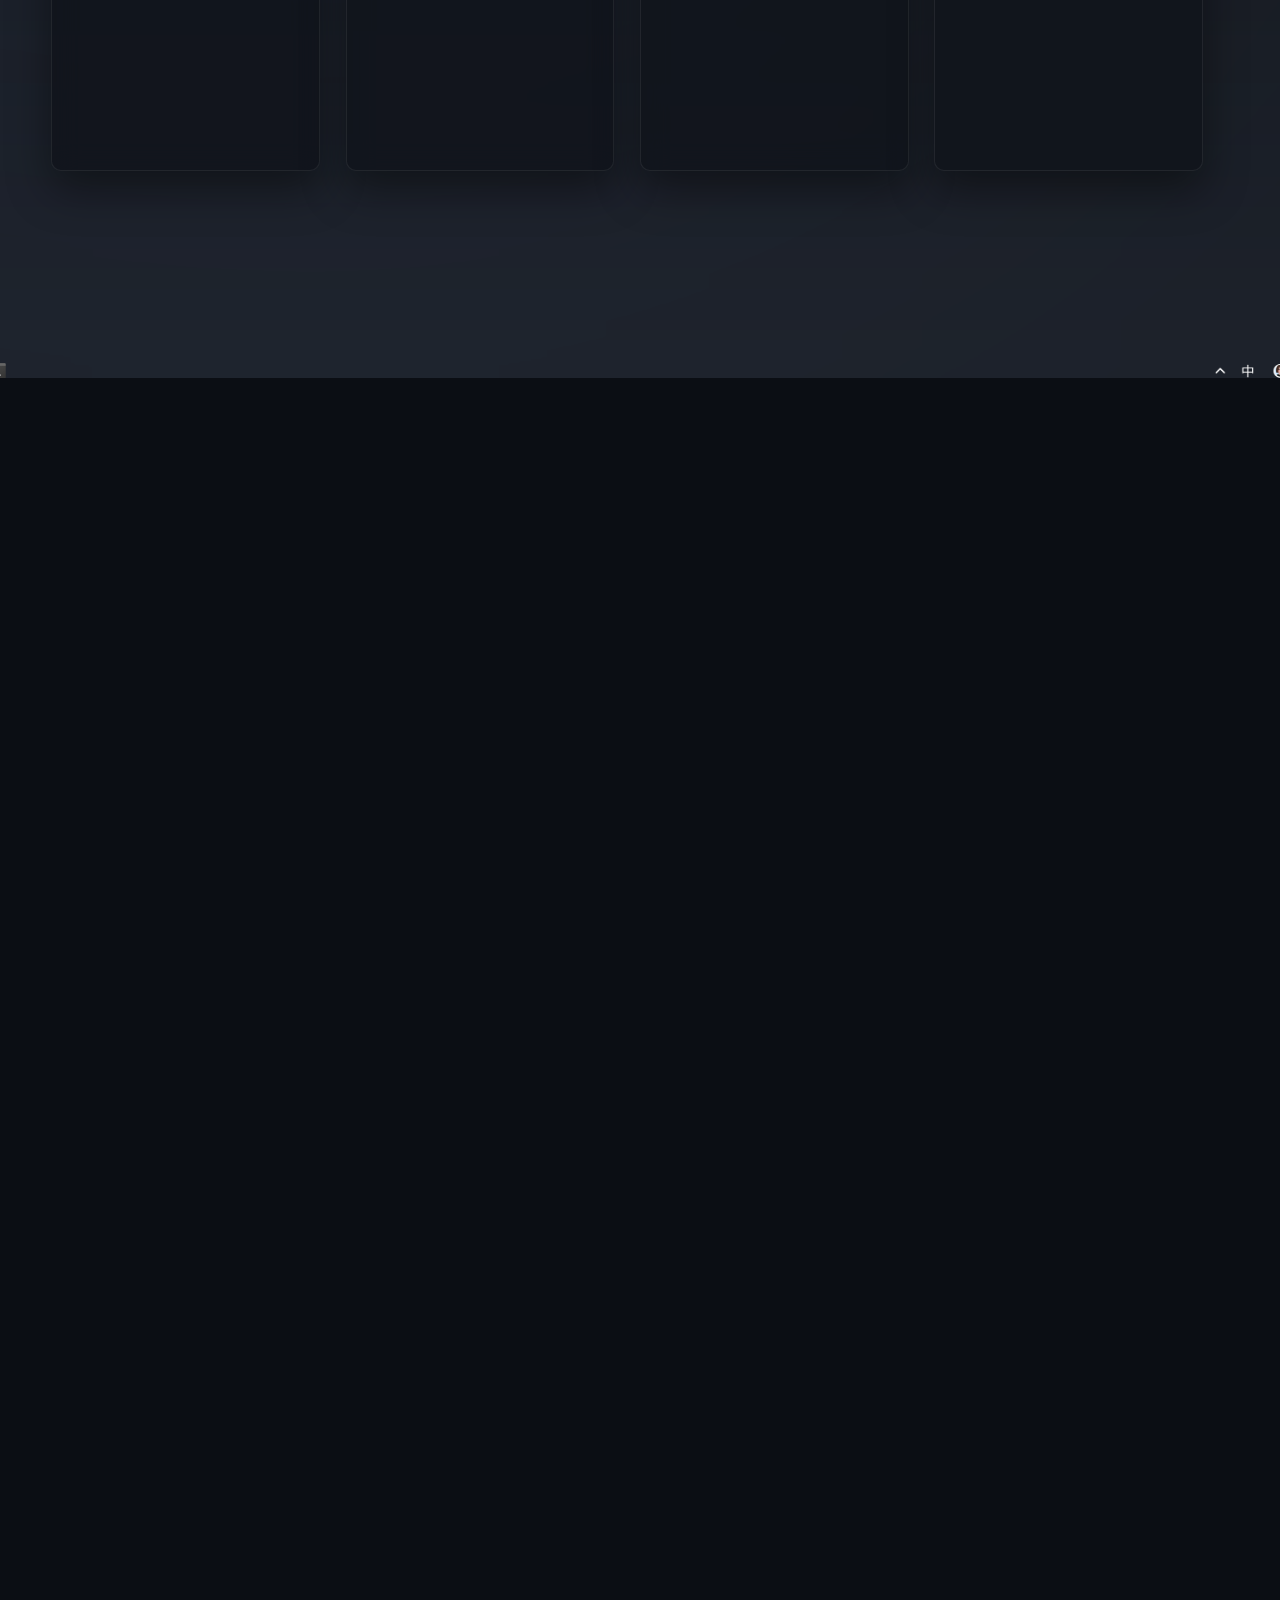
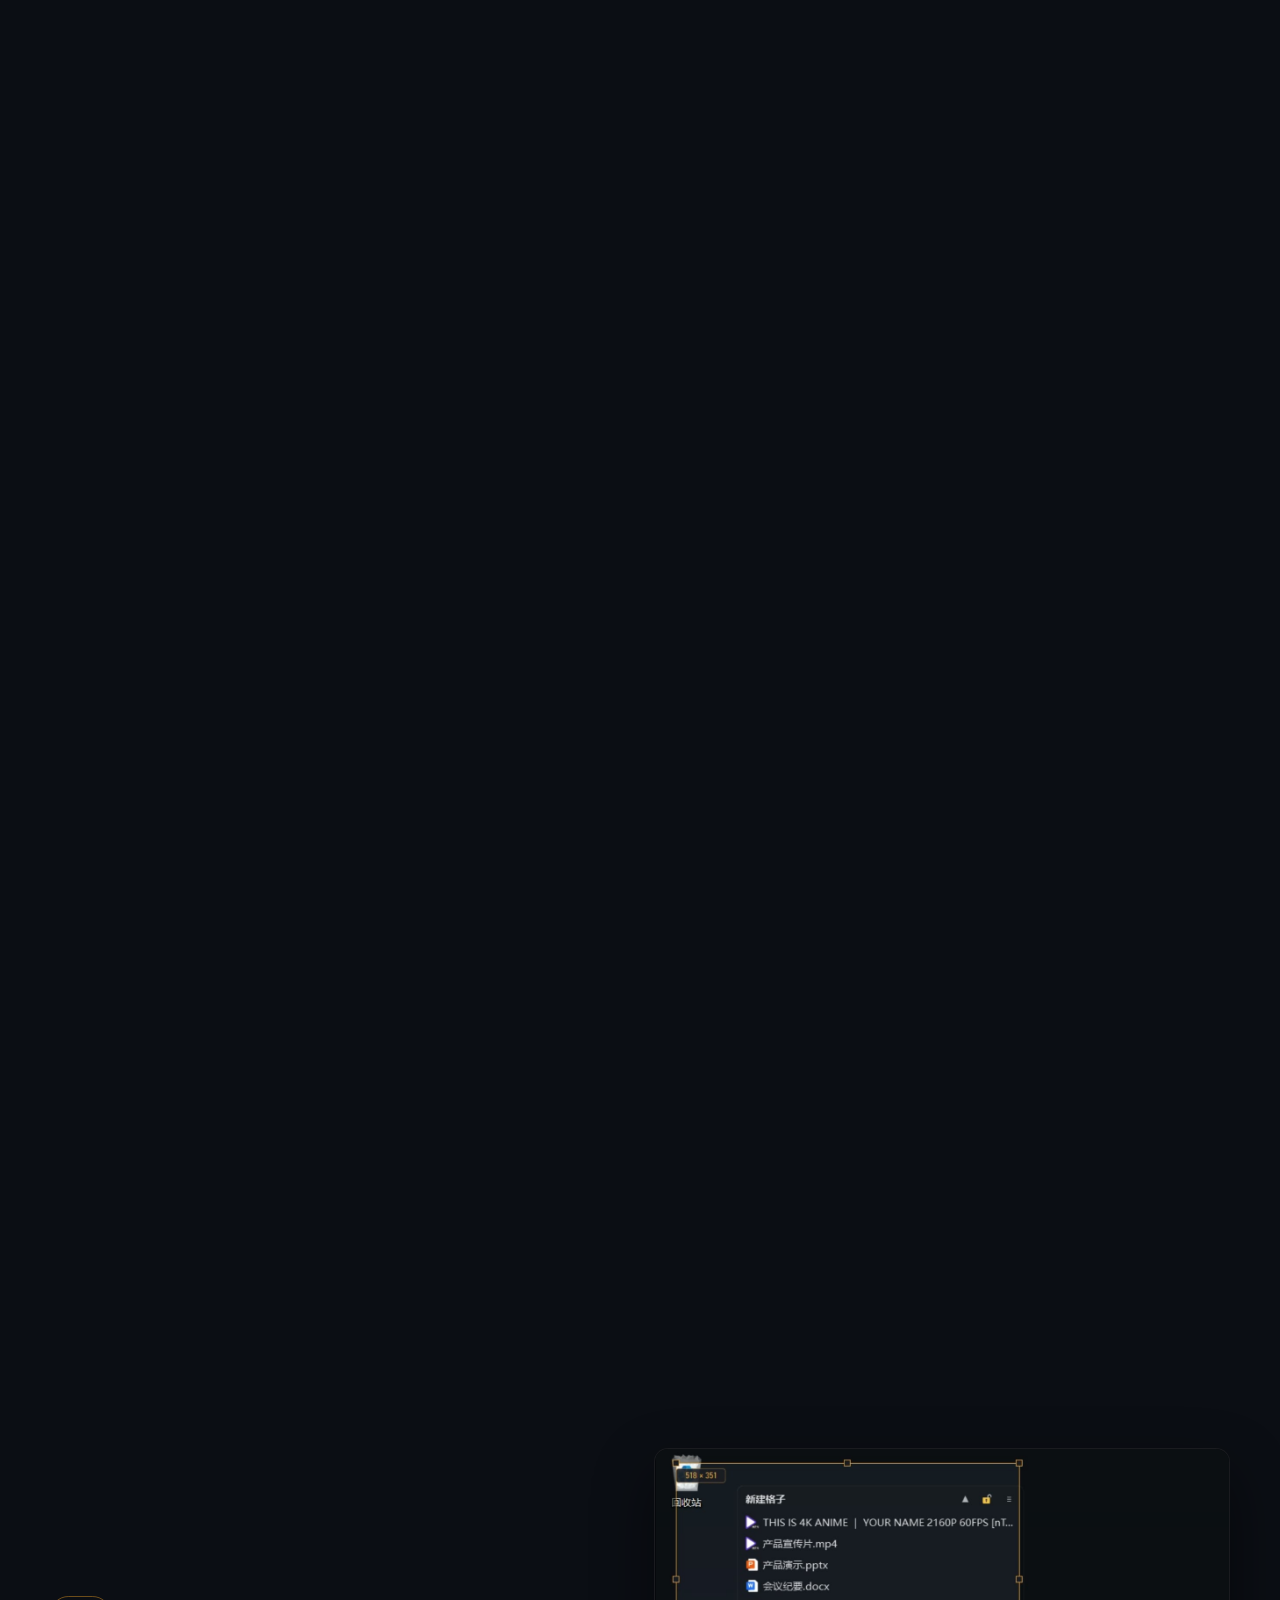
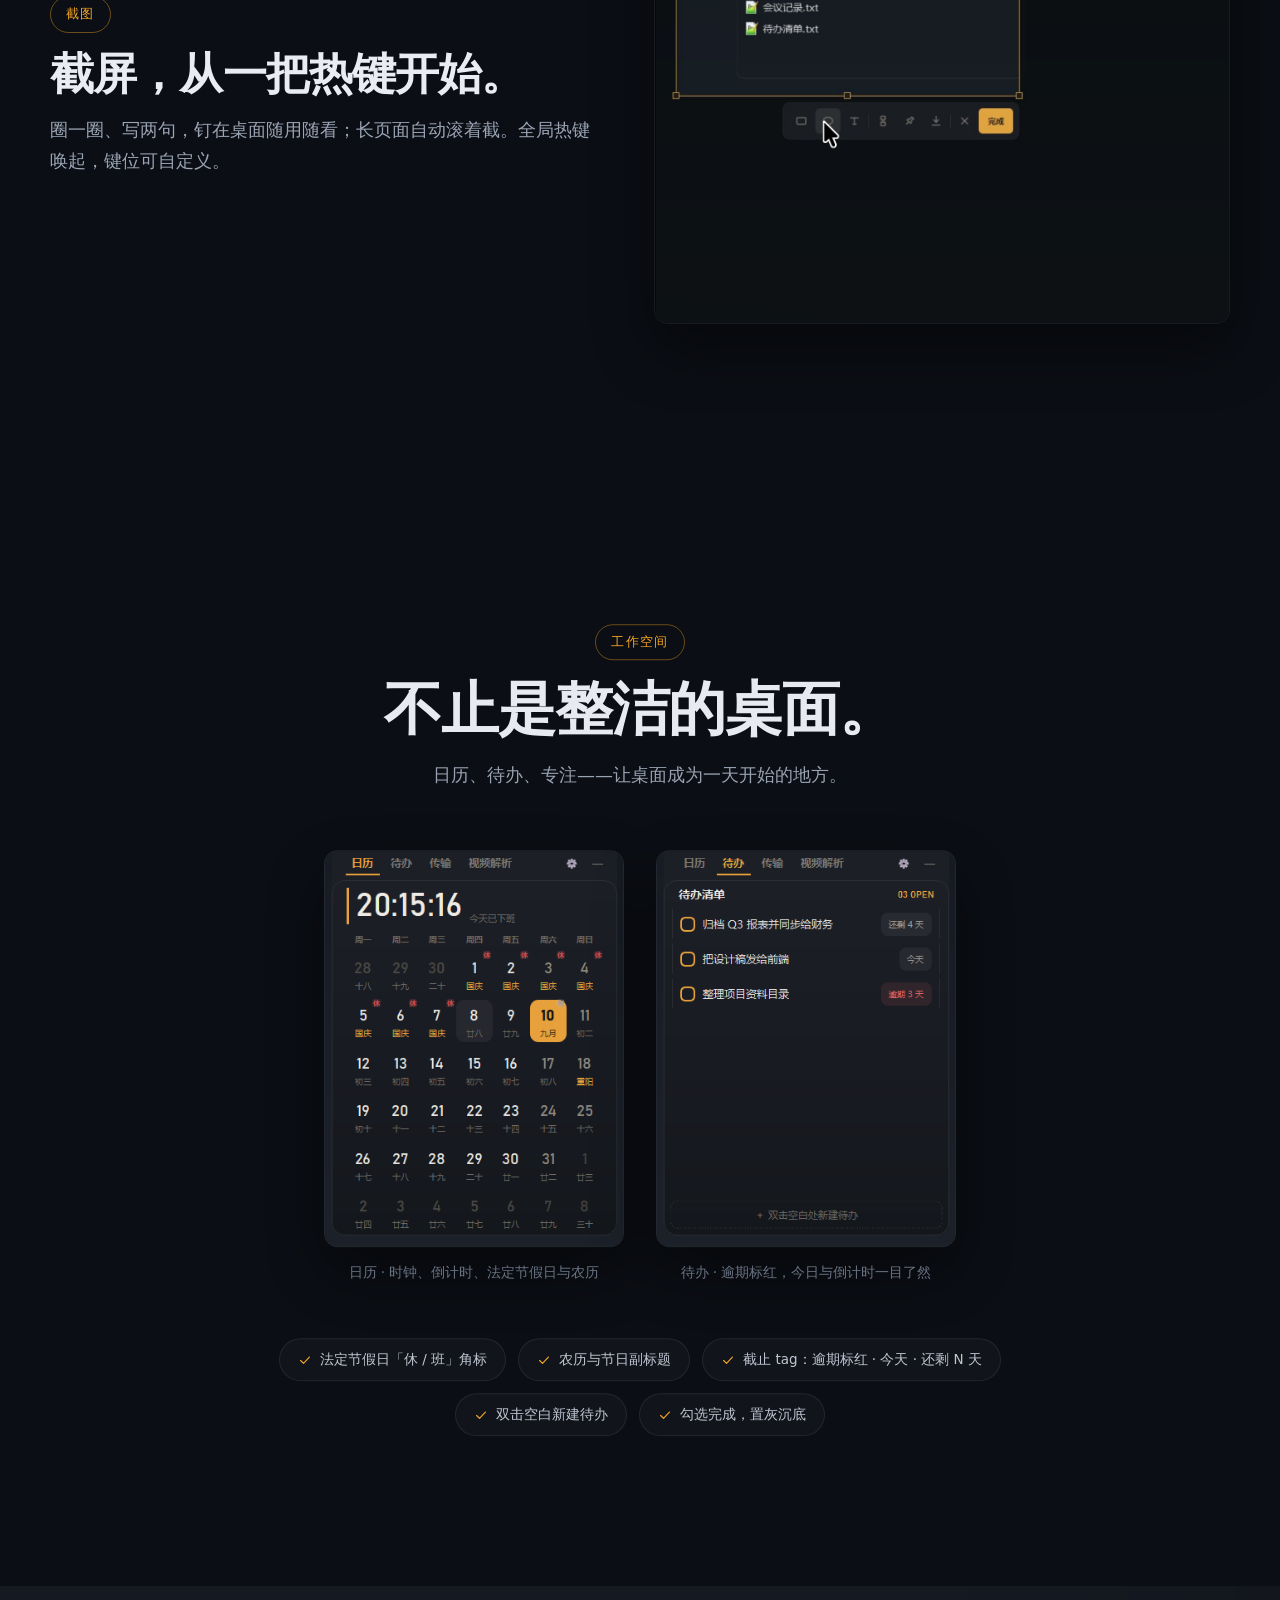
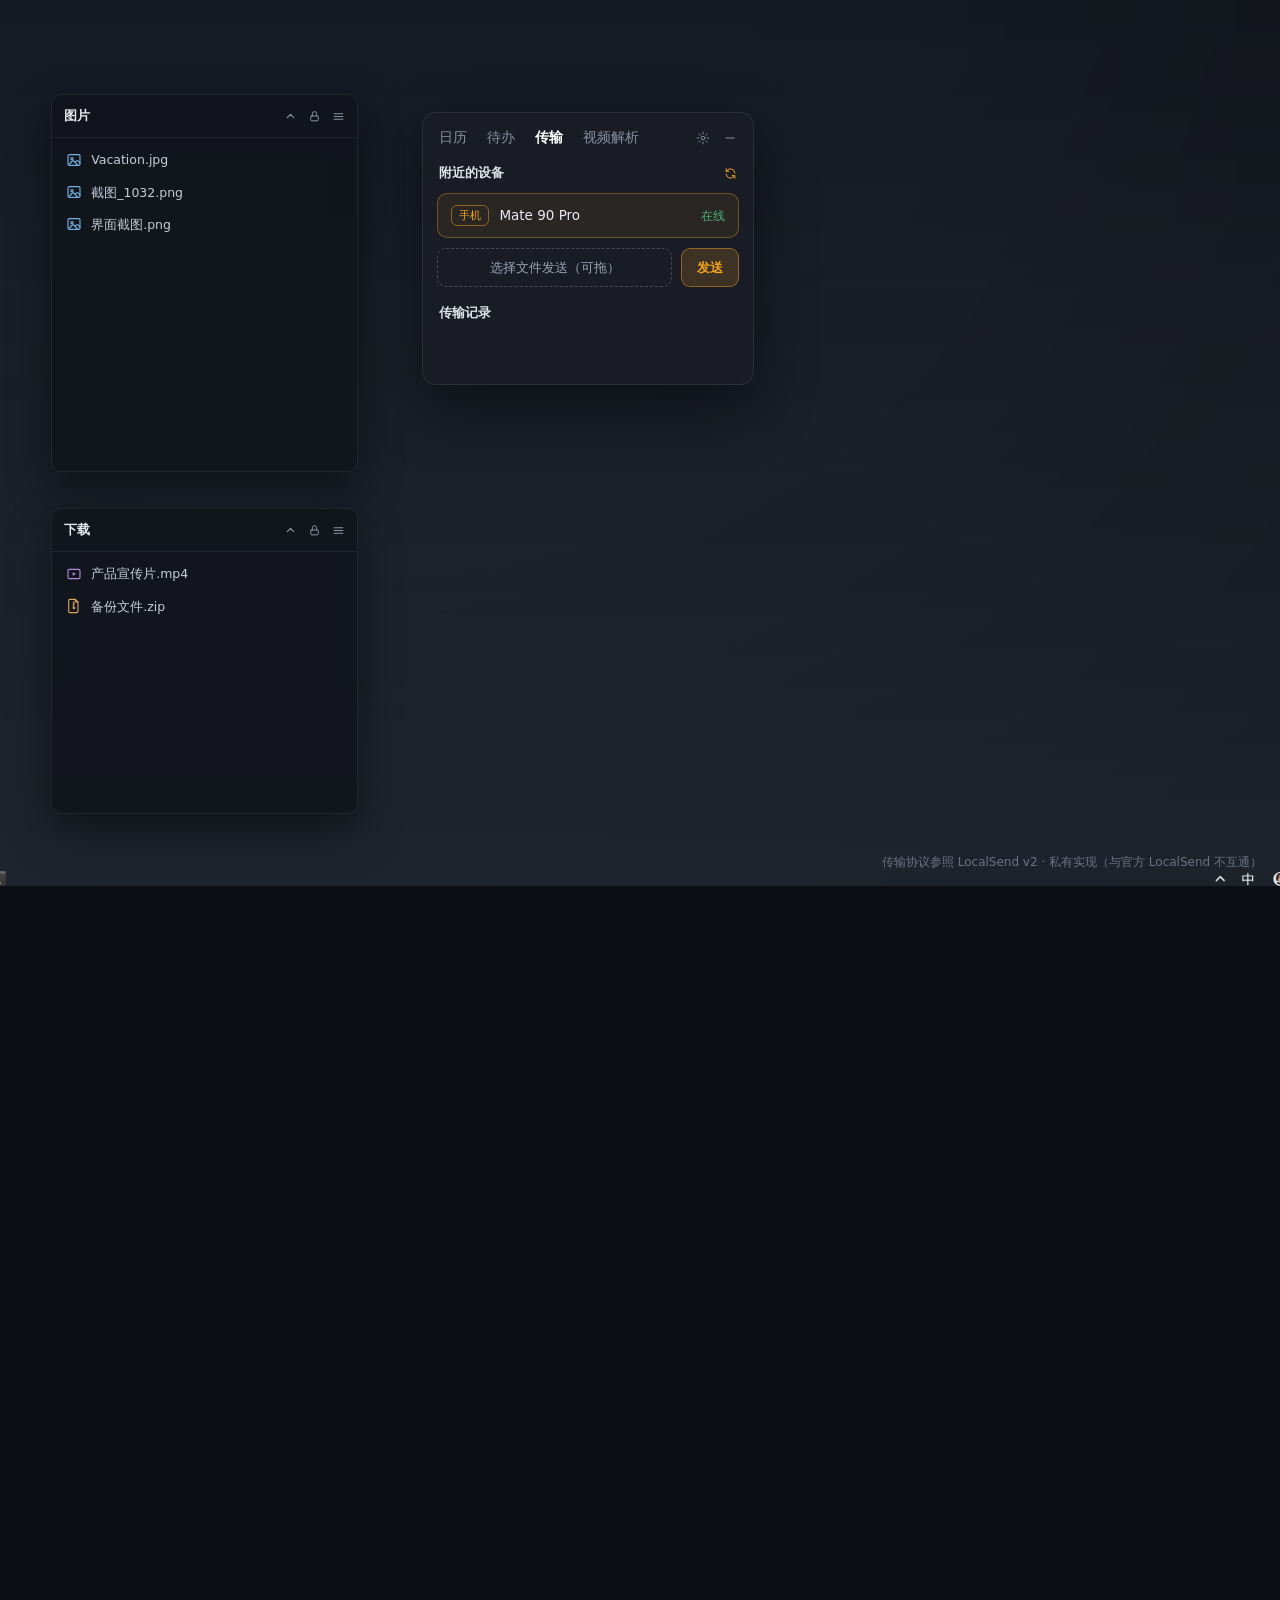
==== commit 0a42271c: "feat(website): 教程分镜改用真实录屏（滚动即播/点击重播），版本号与下载链接升 v0.4.1" ====
--- a/website/index.html
+++ b/website/index.html
@@ -72,6 +72,9 @@
       <symbol id="i-dl" viewBox="0 0 24 24" fill="none" stroke="currentColor" stroke-width="2" stroke-linecap="round" stroke-linejoin="round">
         <path d="M12 3v12M7 10.5 12 15.5l5-5M4 20h16"/>
       </symbol>
+      <symbol id="i-home" viewBox="0 0 24 24" fill="none" stroke="currentColor" stroke-width="1.7" stroke-linecap="round" stroke-linejoin="round">
+        <path d="M4 10.6 12 4l8 6.6V19a1.6 1.6 0 0 1-1.6 1.6h-3.9v-5.4H9.5v5.4H5.6A1.6 1.6 0 0 1 4 19v-8.4Z"/>
+      </symbol>
       <symbol id="i-github" viewBox="0 0 24 24" fill="currentColor">
         <path d="M12 .8a11.3 11.3 0 0 0-3.6 22c.6.1.8-.2.8-.5v-2c-3.1.7-3.8-1.3-3.8-1.3-.5-1.3-1.2-1.7-1.2-1.7-1-.7.1-.7.1-.7 1.1.1 1.7 1.1 1.7 1.1 1 1.7 2.6 1.2 3.2 1 .1-.8.4-1.3.7-1.6-2.5-.3-5.1-1.2-5.1-5.5 0-1.2.4-2.2 1.1-3-.1-.3-.5-1.4.1-3 0 0 .9-.3 3.1 1.2a10.7 10.7 0 0 1 5.6 0c2.1-1.5 3-1.2 3-1.2.6 1.6.2 2.7.1 3 .7.8 1.1 1.8 1.1 3 0 4.3-2.6 5.2-5.1 5.5.4.3.8 1 .8 2.1v3.1c0 .3.2.6.8.5A11.3 11.3 0 0 0 12 .8Z"/>
       </symbol>
@@ -92,7 +95,8 @@
         <span>Zbox</span>
       </a>
       <ul class="nav-links">
-        <li><a href="#pin-main">功能</a></li>
+        <li><a class="nav-home" href="#hero"><svg width="14" height="14" aria-hidden="true"><use href="#i-home"/></svg>首页</a></li>
+        <li><a href="#sec-how">快速上手</a></li>
         <li><a href="#sec-shot">截图</a></li>
         <li><a href="#pin-transfer">多端互传</a></li>
         <li><a href="#sec-video">视频解析</a></li>
@@ -111,9 +115,9 @@
       <div class="hero-veil" aria-hidden="true"></div>
       <div class="hero-core">
         <img class="logo" src="assets/brand/icon.png" width="256" height="256" alt="Zbox 标志" />
-        <h1>Zbox<span class="hero-chip">v0.4</span></h1>
+        <h1>Zbox<span class="hero-chip">v0.4.1</span></h1>
         <p class="tagline">你的桌面，井然有条。</p>
-        <p class="hero-cta"><a class="btn-primary" data-dl="windows" href="https://github.com/evachxji/zbox/releases/download/v0.4/zbox-Setup-v0.4-x64.exe"><svg aria-hidden="true"><use href="#i-dl"/></svg>下载 Windows 版</a></p>
+        <p class="hero-cta"><a class="btn-primary" data-dl="windows" href="https://github.com/evachxji/zbox/releases/download/v0.4.1/zbox-Setup-v0.4.1-x64.exe"><svg aria-hidden="true"><use href="#i-dl"/></svg>下载 Windows 版</a></p>
         <p class="hero-meta">Windows 10 / 11 · x64</p>
       </div>
       <div class="hero-hint" aria-hidden="true">
@@ -240,39 +244,27 @@
       </section>
     </div>
 
-    <!-- ============ 快速上手：新建格子教程（滚动演示） ============ -->
-    <div id="sec-how">
-      <section class="stage" id="stage-how" aria-label="新建格子教程演示">
-        <div class="film film-how">
-          <img class="f1" src="assets/desktop/menu-desktop-newbox.png" width="1920" height="1080" loading="lazy" decoding="async" alt="桌面空白处右键，级联菜单 zbox桌面格子 展开，高亮在新建格子上" />
-          <img class="f2" src="assets/desktop/newbox-blank.png" width="740" height="960" loading="lazy" decoding="async" alt="新建的空格子出现在桌面上：标题栏「新建格子」与空白内容区" />
-          <img class="f3" src="assets/desktop/menu-desktop-folderbox.png" width="1920" height="1080" loading="lazy" decoding="async" alt="同一个级联菜单，高亮在新建文件夹格子上" />
-          <img class="f4" src="assets/desktop/pick-folder-dialog.png" width="991" height="405" loading="lazy" decoding="async" alt="原生目录选择框「选择要映射的文件夹」，选中项目资料文件夹" />
-          <img class="f5" src="assets/desktop/grid-folder-mapping.png" width="330" height="460" loading="lazy" decoding="async" alt="项目资料映射格实时列出该目录的真实内容" />
-        </div>
-        <div class="cap" id="cap-how1">
+    <!-- ============ 快速上手：新建格子教程（真实录屏，滚动到即播） ============ -->
+    <section class="sec" id="sec-how">
+      <div class="sec-inner">
+        <div class="center reveal">
           <span class="kick">快速上手</span>
-          <h2>桌面空白处，右键。</h2>
-        </div>
-        <div class="cap" id="cap-how2"><h2>「新建格子」，就这么出现了。</h2></div>
-        <div class="cap" id="cap-how3"><h2>要映射真文件夹？同一个菜单。</h2></div>
-        <div class="cap" id="cap-how4"><h2>选一个目录。</h2></div>
-        <div class="cap cap-final" id="cap-howf">
-          <h2>格子与目录，实时联动。</h2>
-          <p>建个格子，一次右键的事。</p>
-        </div>
-      </section>
-    </div>
-    <section class="sec sec-strip" id="how-strip" aria-label="新建格子完整录屏">
-      <div class="sec-inner">
-        <div class="how-extra reveal">
-          <figure>
-            <div class="shot"><video src="assets/video/newbox-flow.mp4" width="1920" height="1080" muted autoplay loop playsinline preload="metadata">你的浏览器不支持视频播放。</video></div>
-            <figcaption class="shot-cap">完整过程 · 一遍看完（10 秒）</figcaption>
+          <h2 class="h2">建个格子，一次右键的事。</h2>
+        </div>
+        <div class="how-films reveal">
+          <figure class="how-film">
+            <div class="shot">
+              <video class="autoplay-on-view" src="assets/video/newbox-flow-v2.mp4" width="1156" height="1080" muted playsinline preload="metadata" aria-label="真实录屏：桌面右键打开 zbox桌面格子菜单，选择新建格子，空格子出现在桌面"></video>
+              <span class="replay-hint" aria-hidden="true">点击重播</span>
+            </div>
+            <figcaption class="shot-cap">新建格子</figcaption>
           </figure>
-          <figure>
-            <div class="shot"><img src="assets/desktop/explorer-context-menu.png" width="390" height="590" loading="lazy" decoding="async" alt="资源管理器里右键文件夹，菜单中的添加到zbox桌面格子高亮可见" /></div>
-            <figcaption class="shot-cap">也可以：资源管理器里右键文件夹 → 添加到zbox桌面格子</figcaption>
+          <figure class="how-film">
+            <div class="shot">
+              <video class="autoplay-on-view" src="assets/video/folderbox-flow.mp4" width="1536" height="1080" muted playsinline preload="metadata" aria-label="真实录屏：同一个菜单选择新建文件夹格子，在目录选择框中选中项目资料，映射格出现"></video>
+              <span class="replay-hint" aria-hidden="true">点击重播</span>
+            </div>
+            <figcaption class="shot-cap">新建文件夹格子</figcaption>
           </figure>
         </div>
       </div>
@@ -373,27 +365,22 @@
       </section>
     </div>
 
-    <!-- ============ 截图（滚动演示） ============ -->
-    <div id="sec-shot">
-      <section class="stage" id="stage-shot" aria-label="截图功能演示">
-        <div class="film film-shot">
-          <img class="f1" src="assets/desktop/shot-overlay.png" width="1920" height="1080" loading="lazy" decoding="async" alt="Zbox 截图：全屏灰罩中框选区域，底部工具条提供矩形、椭圆、文字标注" />
-          <img class="f2" src="assets/desktop/shot-annotated.png" width="1920" height="1080" loading="lazy" decoding="async" alt="Zbox 截图标注完成态：椭圆圈出格子标题，矩形框选文件，附两行文字说明" />
-          <img class="f3" src="assets/desktop/shot-pin.png" width="1920" height="1080" loading="lazy" decoding="async" alt="Zbox 钉图：无边框置顶贴图窗贴在桌面上" />
-          <img class="f4" src="assets/desktop/shot-long.png" width="1920" height="1080" loading="lazy" decoding="async" alt="Zbox 截长图：拼接进行中，右侧缩略预览实时延伸" />
-        </div>
-        <div class="cap" id="cap-shot1">
-          <span class="kick">截图</span>
-          <h2>截屏，从一把热键开始。</h2>
-        </div>
-        <div class="cap" id="cap-shot2"><h2>圈一圈，写两句。</h2></div>
-        <div class="cap" id="cap-shot3"><h2>钉在桌面，随用随看。</h2></div>
-        <div class="cap cap-final" id="cap-shotf">
-          <h2>长页面？自动滚着截。</h2>
-          <p>截图、标注、钉在桌面——全局热键唤起，键位自定义。</p>
-        </div>
-      </section>
-    </div>
+    <!-- ============ 截图（真实录屏，左文右影，滚动到即播） ============ -->
+    <section class="sec" id="sec-shot" aria-label="截图功能演示">
+      <div class="sec-inner">
+        <div class="shot-split reveal">
+          <div class="shot-text">
+            <span class="kick">截图</span>
+            <h2 class="h2">截屏，从一把热键开始。</h2>
+            <p class="sub">圈一圈、写两句，钉在桌面随用随看；长页面自动滚着截。全局热键唤起，键位可自定义。</p>
+          </div>
+          <div class="film film-shot">
+            <video class="autoplay-on-view" src="assets/video/screenshot-demo.mp4" width="1306" height="1080" muted playsinline preload="metadata" poster="assets/desktop/shot-demo-poster.jpg" aria-label="真实录屏：全局热键唤起截图，框选后圈注文字，钉在桌面，长页面滚动截取"></video>
+            <button class="replay-hint" type="button">点击重播</button>
+          </div>
+        </div>
+      </div>
+    </section>
 
     <!-- ============ 第七幕：日历与待办（真实截图） ============ -->
     <section class="sec" id="sec-cal">
@@ -517,7 +504,7 @@
         <p class="corner-note">传输协议参照 LocalSend v2 · 私有实现（与官方 LocalSend 不互通）</p>
 
         <div class="cap" id="cap-tr1">
-          <span class="kick">Zbox 0.4 · 三端互传</span>
+          <span class="kick">Zbox 0.4.1 · 三端互传</span>
           <h2>文件，随时流动。</h2>
         </div>
         <div class="cap" id="cap-tr2"><h2>Vacation.jpg，已到手机。</h2></div>
@@ -525,6 +512,13 @@
         <div class="cap cap-final" id="cap-trf">
           <h2>文件，随时流动。</h2>
           <p>局域网互传 · 手动启用 · 接收需确认</p>
+          <div class="v03-mark tr-mark" aria-hidden="true">
+            <span class="dev"><svg><use href="#i-pc"/></svg>Windows</span>
+            <span class="swap"><svg><use href="#i-swap"/></svg></span>
+            <span class="dev"><svg><use href="#i-android"/></svg>Android</span>
+            <span class="swap"><svg><use href="#i-swap"/></svg></span>
+            <span class="dev"><svg><use href="#i-phone"/></svg>HarmonyOS</span>
+          </div>
         </div>
       </section>
     </div>
@@ -573,38 +567,6 @@
       </section>
     </div>
 
-    <!-- ============ 第十幕：v0.4 ============ -->
-    <section class="sec" id="sec-v03">
-      <div class="sec-inner center">
-        <div class="reveal">
-          <span class="kick">最新版本</span>
-          <h2 class="h2">Zbox 0.4</h2>
-          <p class="sub">Windows、Android、鸿蒙，同在一个局域网。</p>
-        </div>
-        <div class="v03-mark reveal" aria-hidden="true">
-          <span class="dev"><svg><use href="#i-pc"/></svg>Windows</span>
-          <span class="swap"><svg><use href="#i-swap"/></svg></span>
-          <span class="dev"><svg><use href="#i-android"/></svg>Android</span>
-          <span class="swap"><svg><use href="#i-swap"/></svg></span>
-          <span class="dev"><svg><use href="#i-phone"/></svg>HarmonyOS</span>
-        </div>
-        <div class="v03-shots reveal">
-          <figure>
-            <div class="shot"><img src="assets/desktop/transfer-pc-devices.png" width="359" height="476" loading="lazy" decoding="async" alt="Zbox 传输页：本机别名与附近设备列表，发现 Pixel 6" /></div>
-            <figcaption class="shot-cap">启用传输 · 自动发现同网设备</figcaption>
-          </figure>
-          <figure>
-            <div class="shot"><img src="assets/desktop/transfer-pc-sending.png" width="359" height="476" loading="lazy" decoding="async" alt="Zbox 传输记录：Vacation.jpg 已发送至 Pixel 6，状态完成" /></div>
-            <figcaption class="shot-cap">真实界面，未加修饰</figcaption>
-          </figure>
-          <figure>
-            <div class="shot"><img src="assets/desktop/transfer-pc-received.png" width="359" height="476" loading="lazy" decoding="async" alt="Zbox 收到文件的独立置顶确认弹窗：来自 Pixel 6 的 IMG_2048.jpg，含保存目录与拒绝、接受按钮" /></div>
-            <figcaption class="shot-cap">接收确认 · 手动接受才保存</figcaption>
-          </figure>
-        </div>
-      </div>
-    </section>
-
     <!-- ============ 下载 ============ -->
     <section class="sec" id="download">
       <div class="sec-inner center">
@@ -617,26 +579,26 @@
             <svg class="os-ic" aria-hidden="true"><use href="#i-windows"/></svg>
             <h3>Windows</h3>
             <p class="meta">Windows 10 / 11 · x64 · 免费开源</p>
-            <p class="note">zbox-Setup-v0.4-x64.exe · 仅当前用户安装，免管理员</p>
-            <a class="btn-primary" data-dl="windows" href="https://github.com/evachxji/zbox/releases/download/v0.4/zbox-Setup-v0.4-x64.exe">
+            <p class="note">zbox-Setup-v0.4.1-x64.exe · 仅当前用户安装，免管理员</p>
+            <a class="btn-primary" data-dl="windows" href="https://github.com/evachxji/zbox/releases/download/v0.4.1/zbox-Setup-v0.4.1-x64.exe">
               <svg aria-hidden="true"><use href="#i-dl"/></svg>下载 Windows 版
             </a>
           </div>
           <div class="dl-card">
             <svg class="os-ic" aria-hidden="true"><use href="#i-android"/></svg>
             <h3>Android</h3>
-            <p class="meta">v0.4 · 与桌面端局域网互传文件</p>
-            <p class="note">zbox-Android-v0.4.apk · Android 安装包</p>
-            <a class="btn-primary" data-dl="android" href="https://github.com/evachxji/zbox/releases/download/v0.4/zbox-Android-v0.4.apk">
+            <p class="meta">v0.4.1 · 与桌面端局域网互传文件</p>
+            <p class="note">zbox-Android-v0.4.1.apk · Android 安装包</p>
+            <a class="btn-primary" data-dl="android" href="https://github.com/evachxji/zbox/releases/download/v0.4.1/zbox-Android-v0.4.1.apk">
               <svg aria-hidden="true"><use href="#i-dl"/></svg>下载 Android 版
             </a>
           </div>
           <div class="dl-card">
             <svg class="os-ic" aria-hidden="true"><use href="#i-phone"/></svg>
             <h3>HarmonyOS</h3>
-            <p class="meta">v0.4 · Zbox 传输 · HarmonyOS NEXT 5.0+</p>
-            <p class="note">zbox-HarmonyOS-v0.4-unsigned.hap · 免签名调试包，需开发者设备 · <a href="harmony/privacy.html">隐私政策</a></p>
-            <a class="btn-primary" data-dl="harmony" href="https://github.com/evachxji/zbox/releases/download/v0.4/zbox-HarmonyOS-v0.4-unsigned.hap">
+            <p class="meta">v0.4.1 · Zbox 传输 · HarmonyOS NEXT 5.0+</p>
+            <p class="note">zbox-HarmonyOS-v0.4.1-unsigned.hap · 免签名调试包，需开发者设备 · <a href="harmony/privacy.html">隐私政策</a></p>
+            <a class="btn-primary" data-dl="harmony" href="https://github.com/evachxji/zbox/releases/download/v0.4.1/zbox-HarmonyOS-v0.4.1-unsigned.hap">
               <svg aria-hidden="true"><use href="#i-dl"/></svg>下载鸿蒙版
             </a>
           </div>
@@ -667,7 +629,7 @@
         <li><a href="https://github.com/evachxji/zbox/blob/main/LICENSE" target="_blank" rel="noopener">MIT License</a></li>
       </ul>
       <p class="fine">
-        © 2026 Zbox contributors · 页面截图均来自 Zbox v0.4 真实运行画面；整理与传输过程为滚动驱动的界面演示。<br />
+        © 2026 Zbox contributors · 页面截图均来自 Zbox v0.4.1 真实运行画面；整理与传输过程为滚动驱动的界面演示。<br />
         Zbox 的局域网传输参照开源项目 LocalSend 的 v2 协议实现，为私有实例，与官方 LocalSend 应用不互通。
       </p>
     </div>
--- a/website/css/style.css
+++ b/website/css/style.css
@@ -21,6 +21,7 @@
   --r-grid: 10px;
   --r-shot: 14px;
   --r-chip: 999px;
+  --film-shot-ratio: 1306 / 1080; /* 截图演示录屏的原始比例 */
   --shadow-lg: 0 24px 60px rgba(0, 0, 0, .45);
   --shadow-md: 0 14px 36px rgba(0, 0, 0, .38);
   --nav-h: 64px;
@@ -136,6 +137,10 @@
 }
 @media (hover: hover) { .nav-links a:hover { color: var(--fg); } }
 
+/* 首页按钮：tab 栏最左、紧邻「功能」，图标 + 文字，点击回到页面顶部 */
+.nav-home { display: inline-flex; align-items: center; gap: 6px; }
+.nav-home svg { width: 14px; height: 14px; display: block; }
+
 .btn-nav {
   display: inline-flex;
   align-items: center;
@@ -338,6 +343,9 @@
 }
 
 .cap .kick { pointer-events: none; }
+
+/* 多端互传的收尾字幕（含三端标记）比舞台正中略低一点 */
+#cap-trf { top: 56%; }
 
 /* reduced-motion / 无 JS：展示每个舞台的最后一幕文案 */
 body.rm .cap.cap-final,
@@ -755,7 +763,8 @@
   z-index: 3;
 }
 
-.film img {
+.film img,
+.film video {
   position: absolute;
   inset: 0;
   display: block;
@@ -764,21 +773,76 @@
   object-fit: contain;
 }
 
-.film-shot { width: min(1100px, 82vw); aspect-ratio: 16 / 9; }
+/* 截图分镜：左文右影的静态分栏（不再是叠在画面中央的大字，也不再有 pin） */
+.shot-split {
+  display: grid;
+  grid-template-columns: minmax(0, 1fr) minmax(0, 1.05fr);
+  gap: 56px;
+  align-items: center;
+}
+
+/* 半栏宽度里 58px 的标题过大，单独收一档 */
+.shot-text .h2 { font-size: clamp(28px, 3.4vw, 44px); }
+
+/* 截图取景框：静态分栏里的普通块，宽度交给栏宽，高度按录屏自身比例（不裁切、不留黑边） */
+.film-shot {
+  position: relative;
+  left: auto;
+  top: auto;
+  transform: none;
+  width: 100%;
+  aspect-ratio: var(--film-shot-ratio);
+}
 .film-video { height: min(600px, 62vh); aspect-ratio: 359 / 476; }
-.film-how { width: min(980px, 78vw); aspect-ratio: 16 / 10; }
-
-/* 教程录屏条（舞台下方） */
-.sec-strip { padding-top: 24px; }
-
-.how-extra {
+
+/* 视频解析：跟截图分镜一致——字在左、取景框在右，四幕文案不再压在画面上。
+   左边界与宽度跟截图分镜的文字栏对齐（.sec-inner 1180px 居中，栏宽 548px）。 */
+#stage-video .film-video { left: 70%; top: 50%; }
+
+#stage-video .cap {
+  left: max(24px, calc((100% - 1180px) / 2));
+  right: auto;
+  width: min(548px, 44%);
+  padding: 0;
+  text-align: left;
+}
+
+#stage-video .cap h2 { font-size: clamp(28px, 3.4vw, 44px); }
+
+/* 教程录屏：两段并列，各自按录屏自身比例显示（不裁切、不加播放控件） */
+.how-films {
+  margin-top: 56px;
   display: grid;
-  grid-template-columns: 1.55fr 1fr;
+  grid-template-columns: repeat(2, minmax(0, 1fr));
   gap: 40px;
   align-items: start;
 }
 
-.shot video { display: block; width: 100%; height: auto; }
+.how-film .shot { position: relative; }
+.how-film video { display: block; width: 100%; height: auto; }
+
+.replay-hint {
+  position: absolute;
+  right: 14px;
+  bottom: 14px;
+  padding: 6px 13px;
+  border-radius: var(--r-chip);
+  background: rgba(11, 14, 20, .84);
+  border: 1px solid var(--glass-line);
+  color: #e9ecf2;
+  font-size: 12.5px;
+  opacity: 0;
+  visibility: hidden;
+  transition: opacity .25s ease;
+}
+
+/* 播完才出现，且只有它可以点 —— 播放期间点画面无反应 */
+.how-film .shot.ended .replay-hint,
+.film.ended .replay-hint {
+  opacity: 1;
+  visibility: visible;
+  cursor: pointer;
+}
 
 .facts {
   margin: 54px auto 0;
@@ -852,7 +916,7 @@
 
 .cap-space { z-index: 7; }
 
-/* ---------- v0.4 ---------- */
+/* ---------- 三端标记（现用于多端互传幕的收尾文案） ---------- */
 .v03-mark {
   margin: 44px auto 0;
   display: flex;
@@ -882,13 +946,15 @@
 
 .v03-mark .swap svg { width: 26px; height: 26px; }
 
-.v03-shots {
-  margin: 64px auto 0;
-  display: grid;
-  grid-template-columns: repeat(3, minmax(0, 260px));
-  justify-content: center;
-  gap: 28px;
-}
+/* 三端标记现在挂在多端互传幕的收尾文案里：换掉分节用的上边距，
+   并补上文字 / 图标阴影——它叠在桌面壁纸上，得保证还能读清 */
+.tr-mark {
+  margin: 28px auto 0;
+  text-shadow: 0 4px 30px rgba(0, 0, 0, .55);
+}
+
+.tr-mark .dev svg,
+.tr-mark .swap svg { filter: drop-shadow(0 4px 18px rgba(0, 0, 0, .55)); }
 
 /* ---------- 下载 ---------- */
 .dl-grid {
@@ -1037,11 +1103,20 @@
   .tpanel { width: 270px; }
 
   .cal-grid { grid-template-columns: minmax(0, 300px); }
-  .how-extra { grid-template-columns: 1fr; }
-  .film-shot, .film-how { width: 92vw; }
+  .how-films { grid-template-columns: 1fr; gap: 32px; }
+  .shot-split { grid-template-columns: 1fr; gap: 32px; }
   .film-video { height: 54vh; }
+  /* 视频解析：窄屏改回上下排列——文案在上、取景框在下，一屏内不重叠 */
+  #stage-video .film-video { left: 50%; top: 68%; }
+  #stage-video .cap {
+    left: 0;
+    right: 0;
+    width: auto;
+    top: 22%;
+    padding: 0 24px;
+    text-align: center;
+  }
   .dl-grid { grid-template-columns: 1fr; }
-  .v03-shots { grid-template-columns: minmax(0, 280px); }
 
   .phone { width: min(210px, 52vw); }
   .ws-phone { width: min(170px, 40vw); right: 4%; }
@@ -1054,6 +1129,10 @@
   body { font-size: 16px; }
   .facts li { white-space: normal; }
   .v03-mark { gap: 14px; }
+  /* 收尾文案里的三端标记窄屏要再收一档，否则整行放不下 */
+  .tr-mark .dev { gap: 6px; font-size: 12px; }
+  .tr-mark .dev svg { width: 30px; height: 30px; }
+  .tr-mark .swap svg { width: 18px; height: 18px; }
 }
 
 /* ---------- 场景定位与图标色 ---------- */
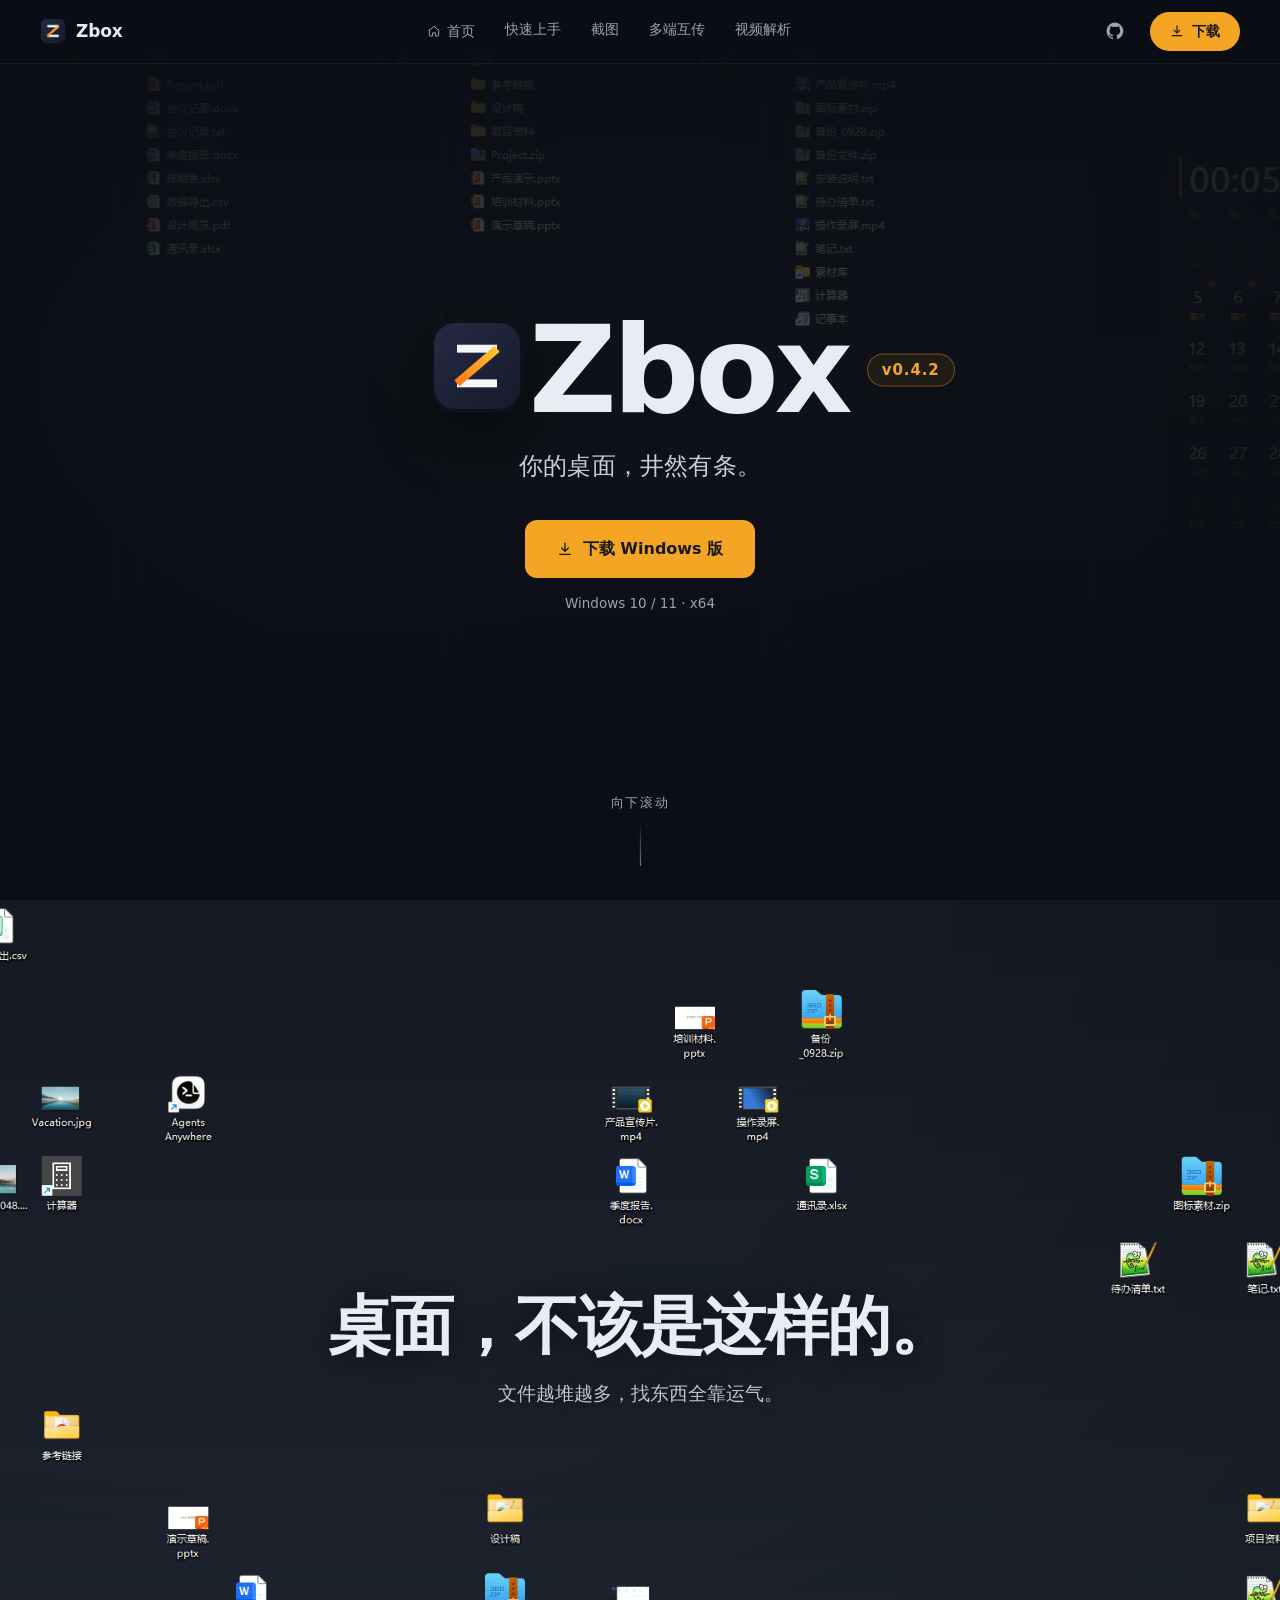
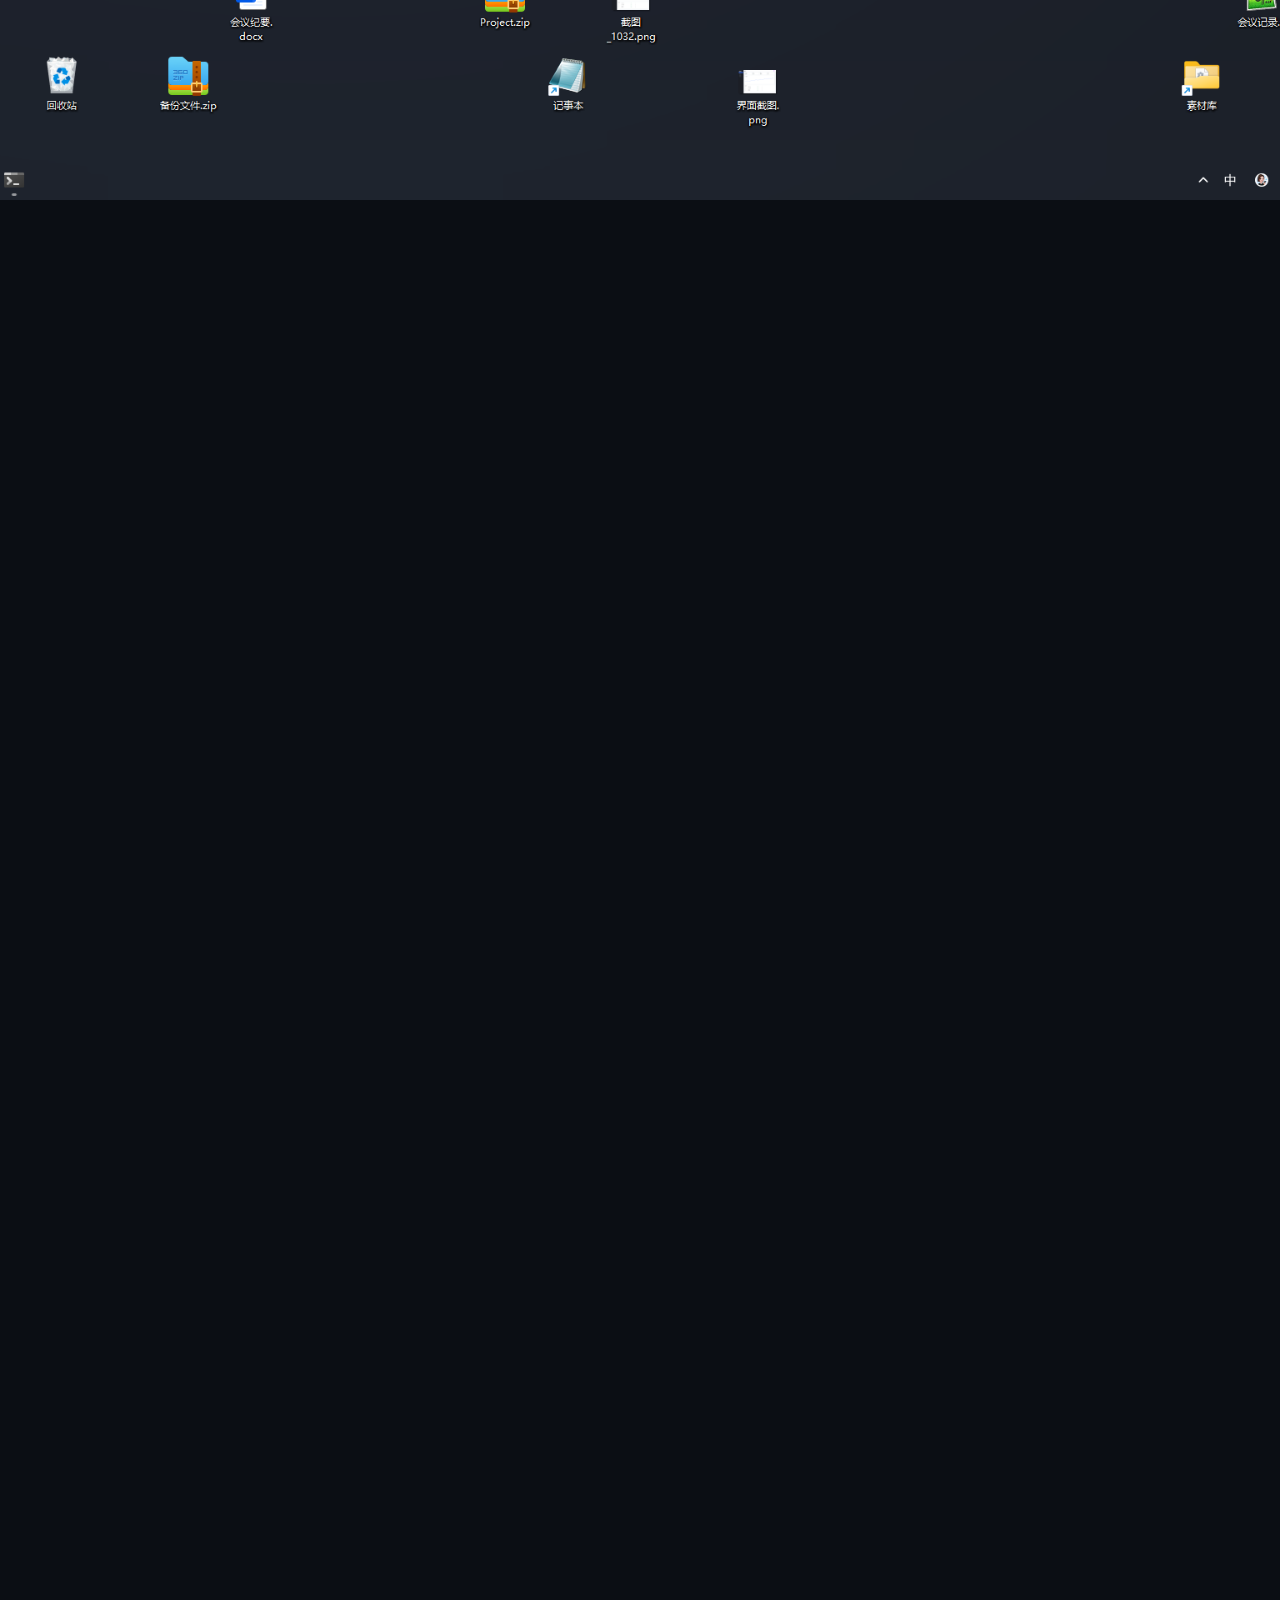
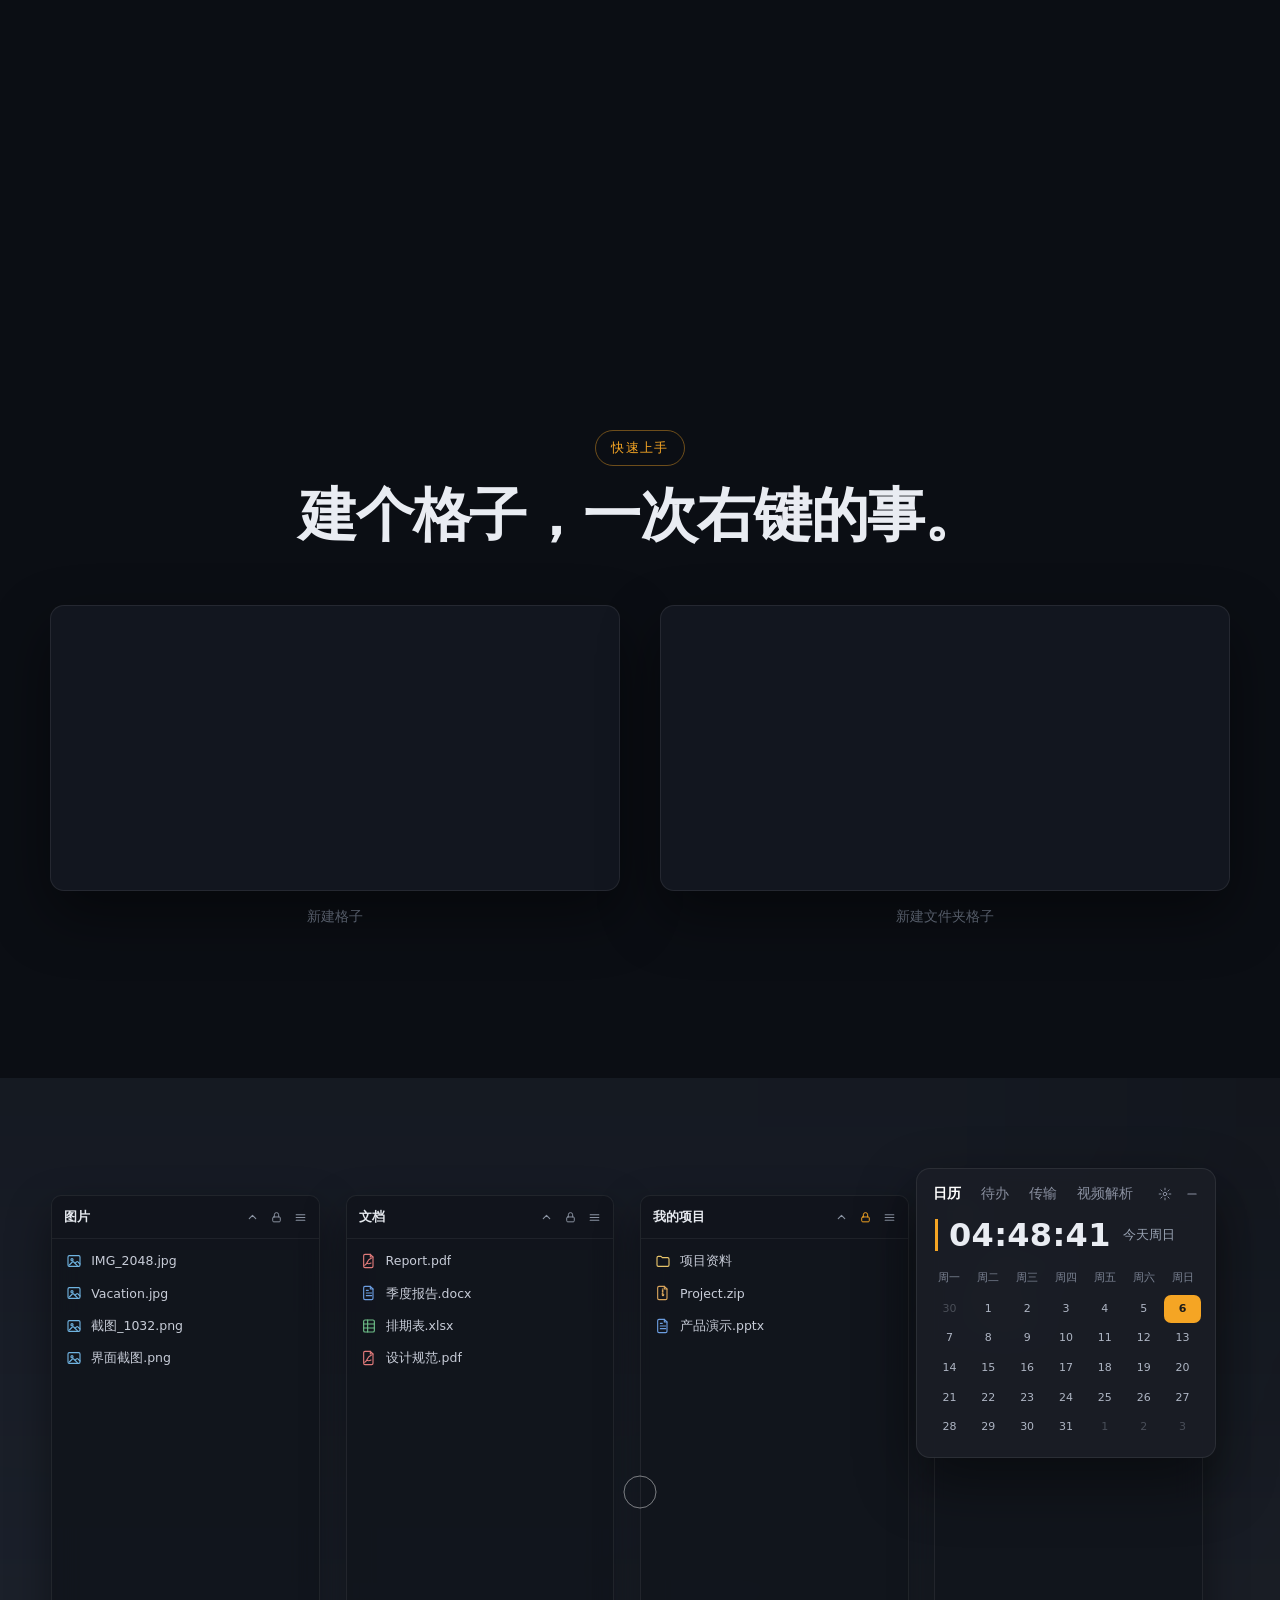
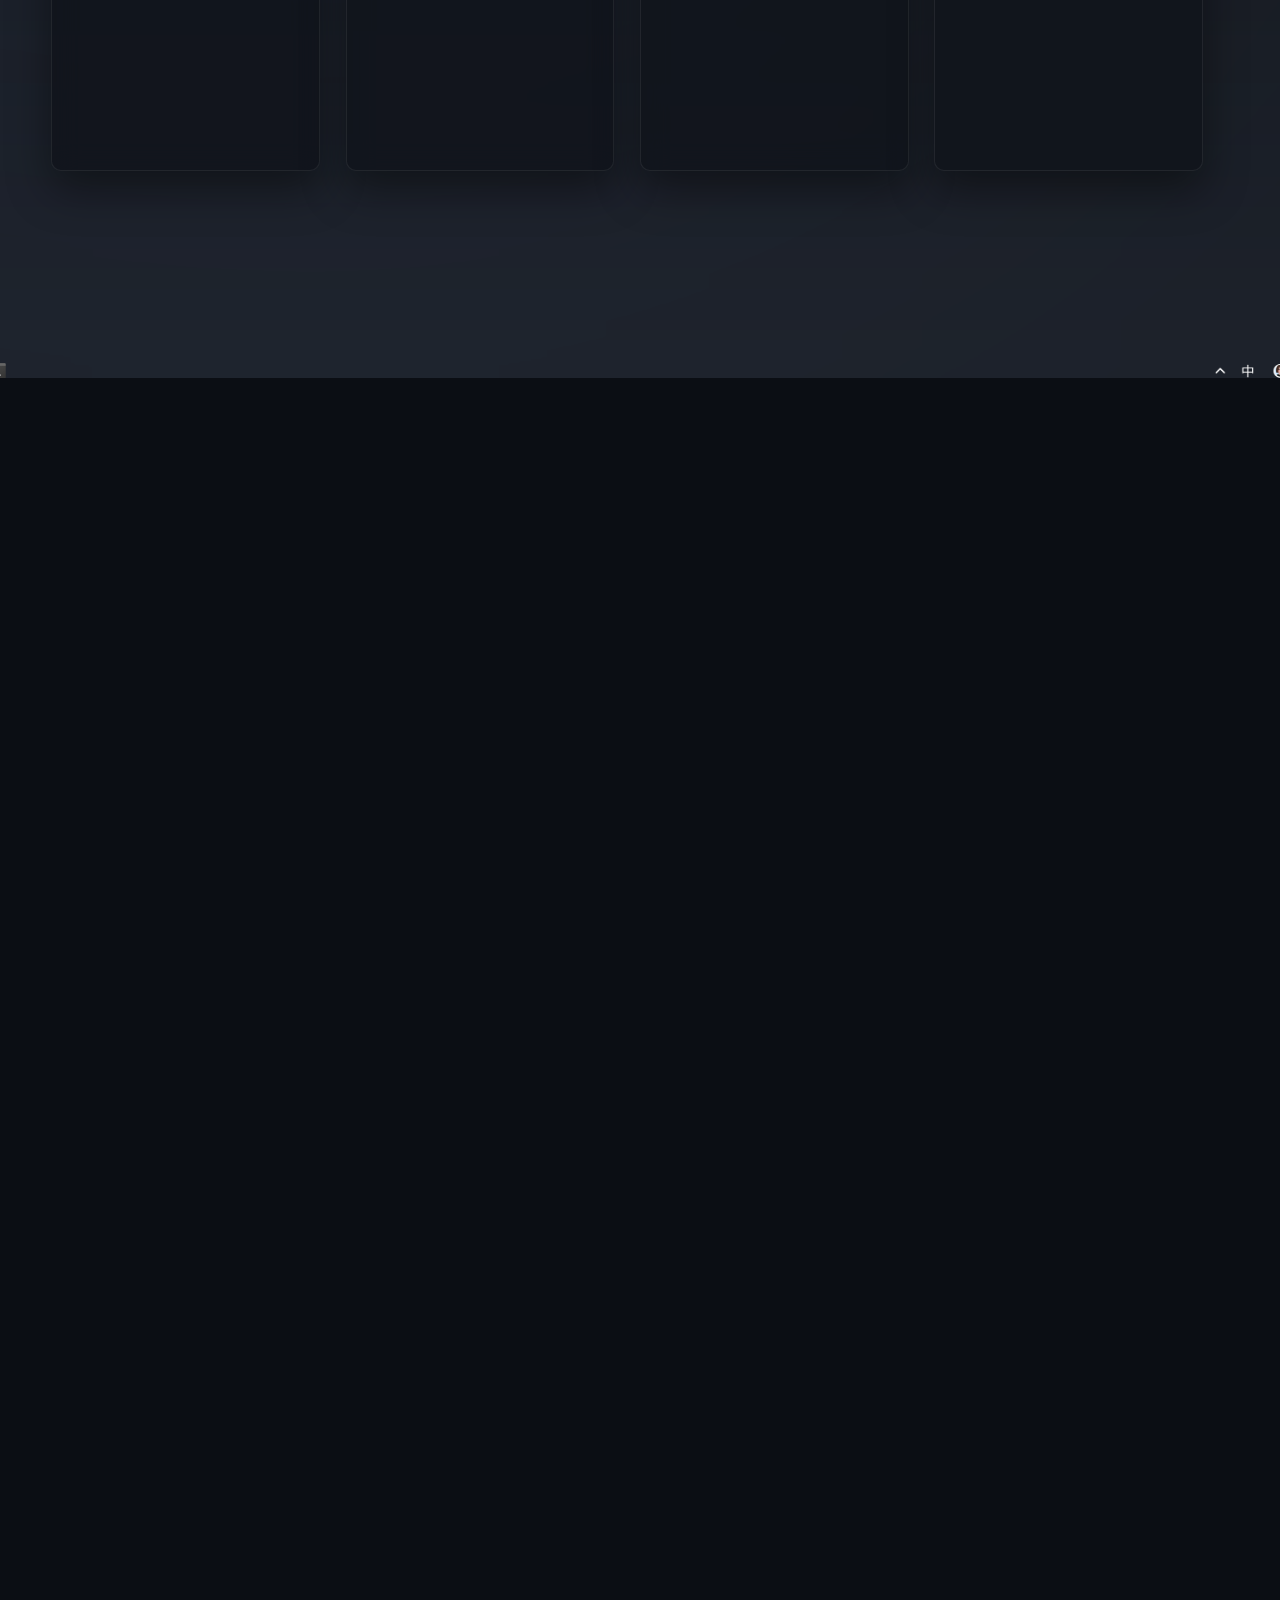
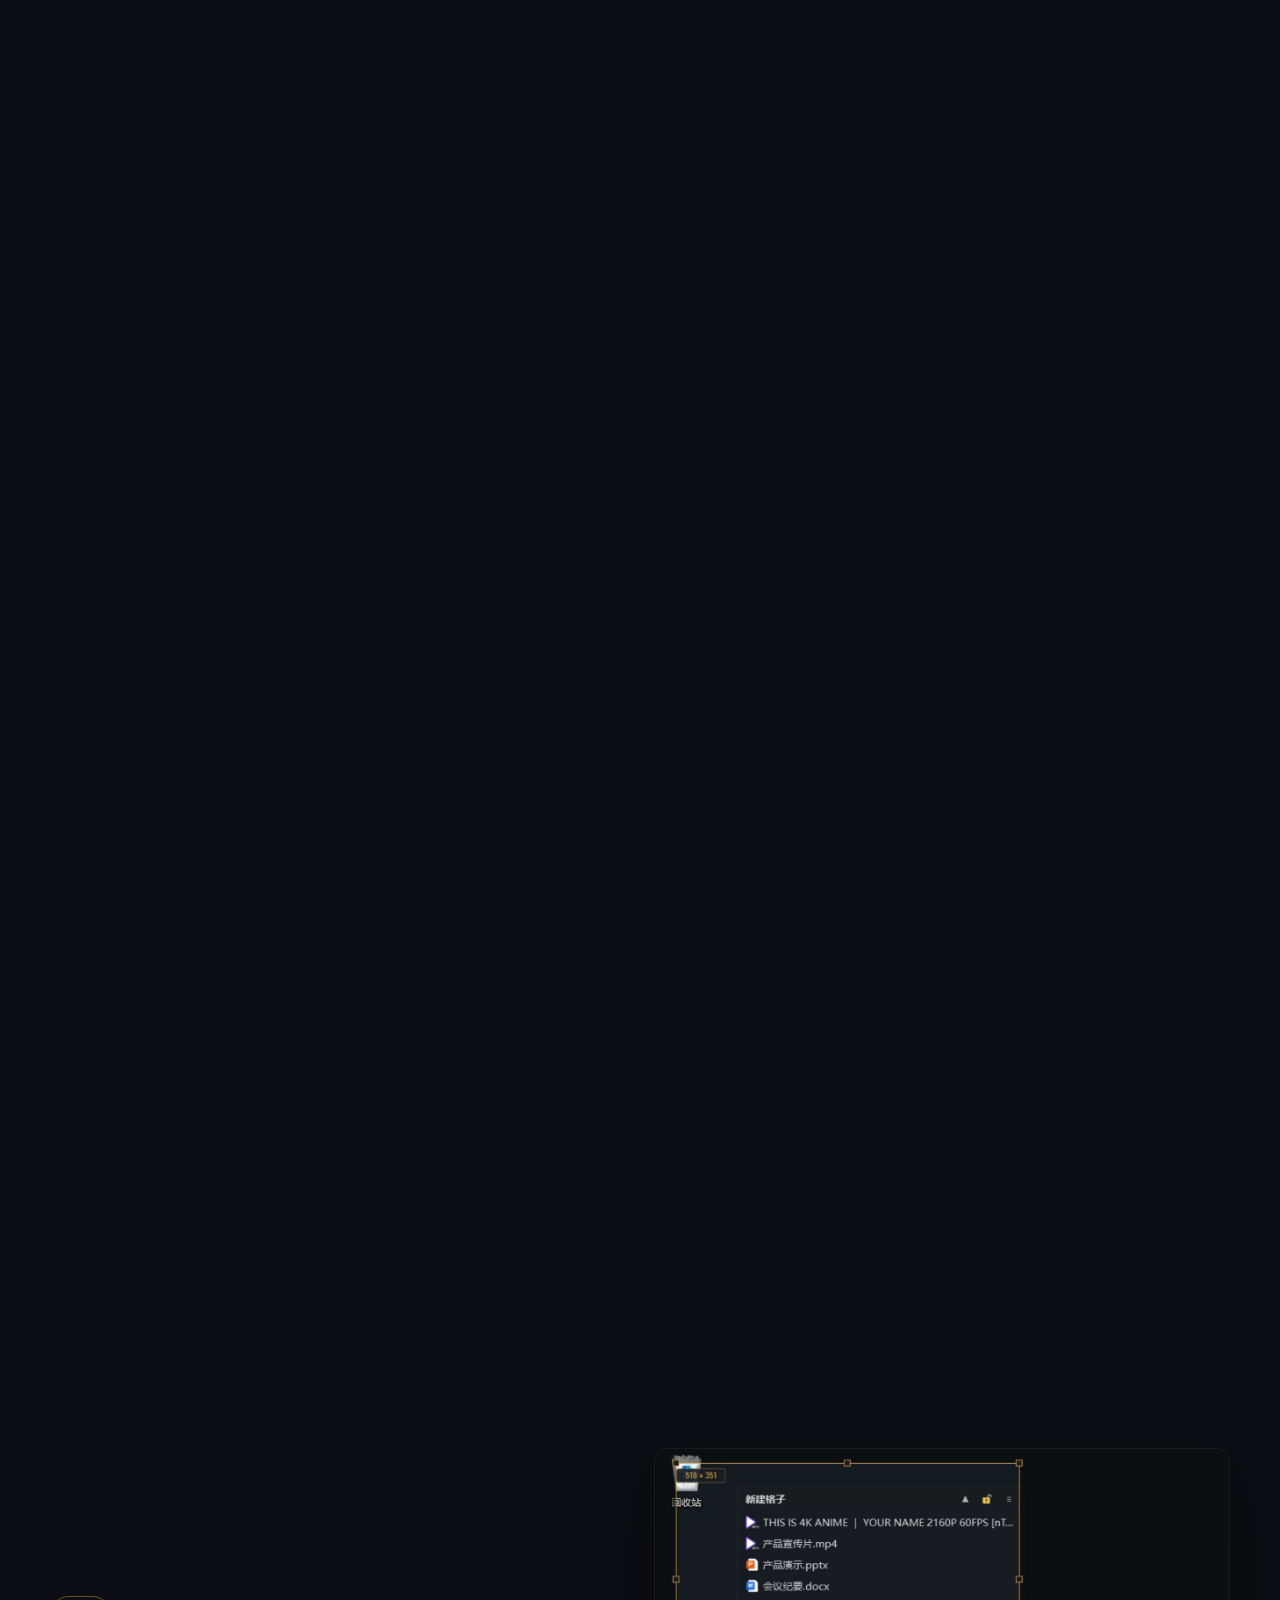
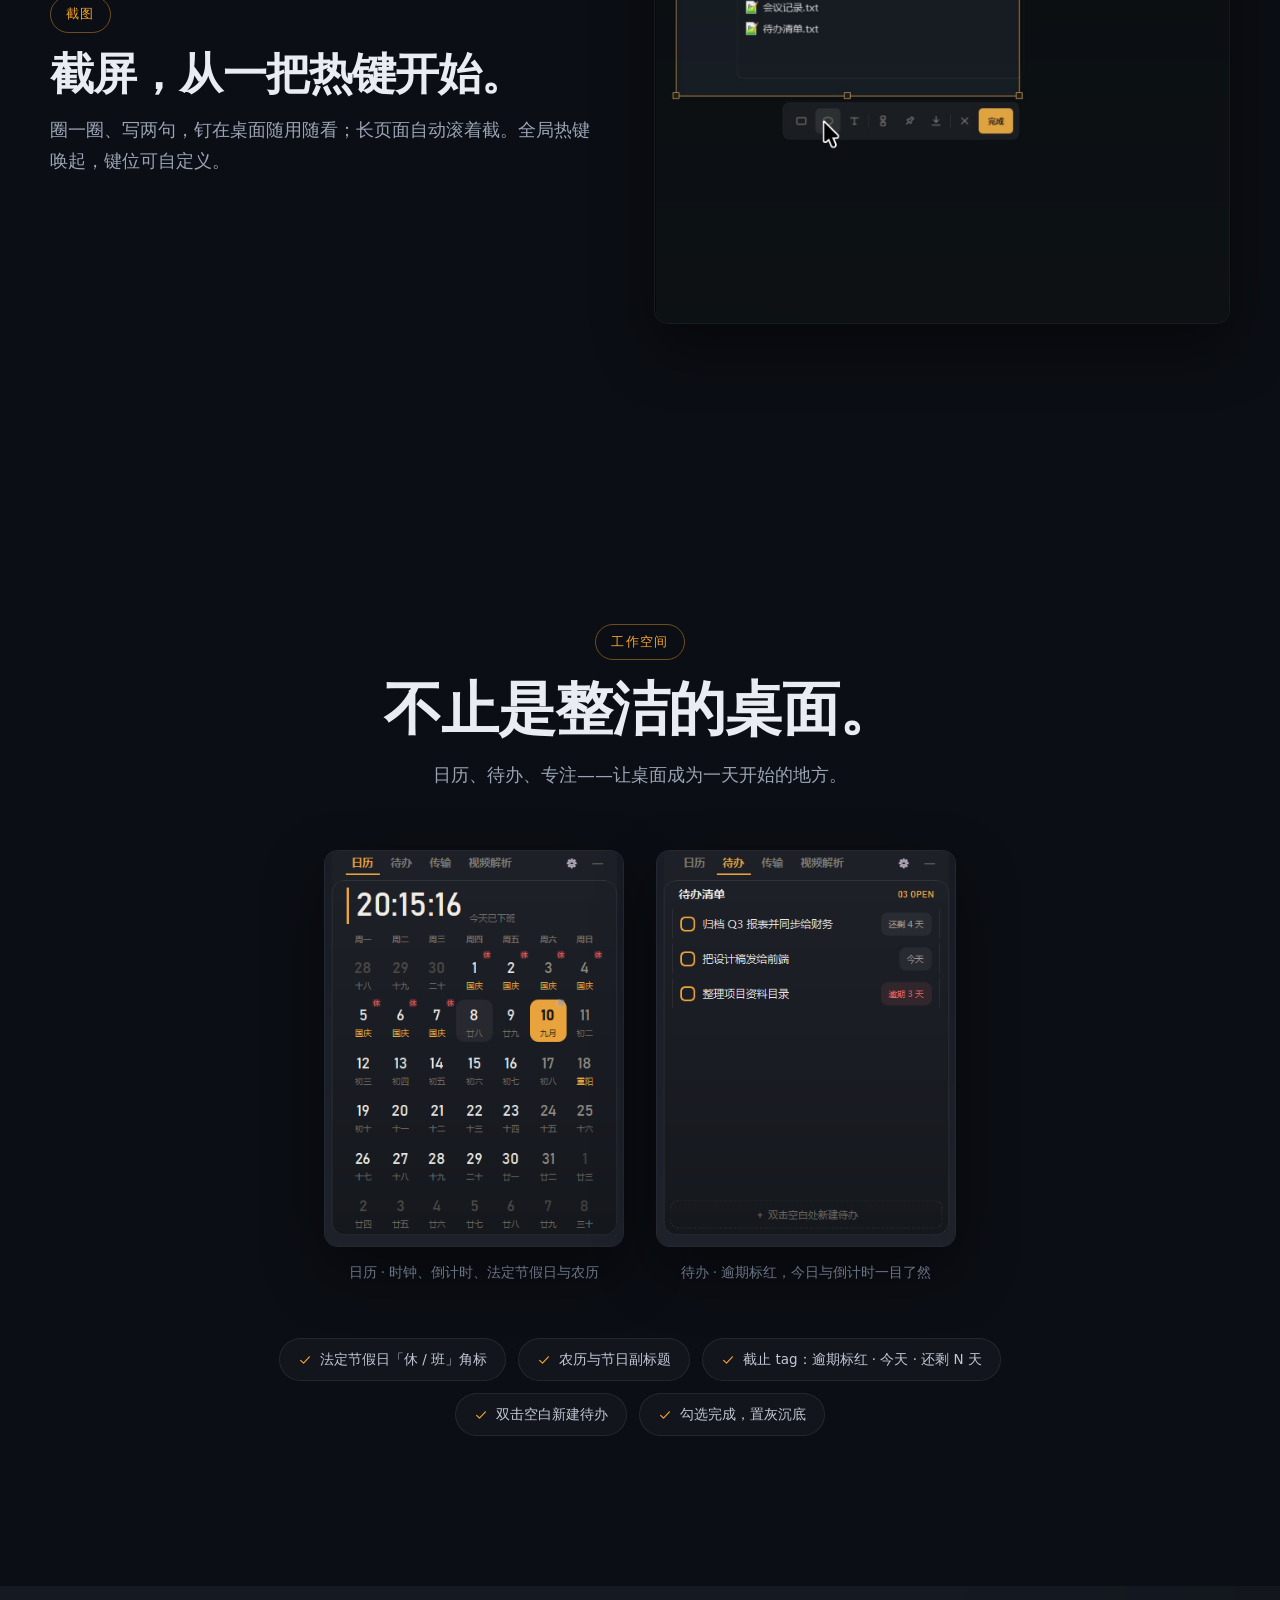
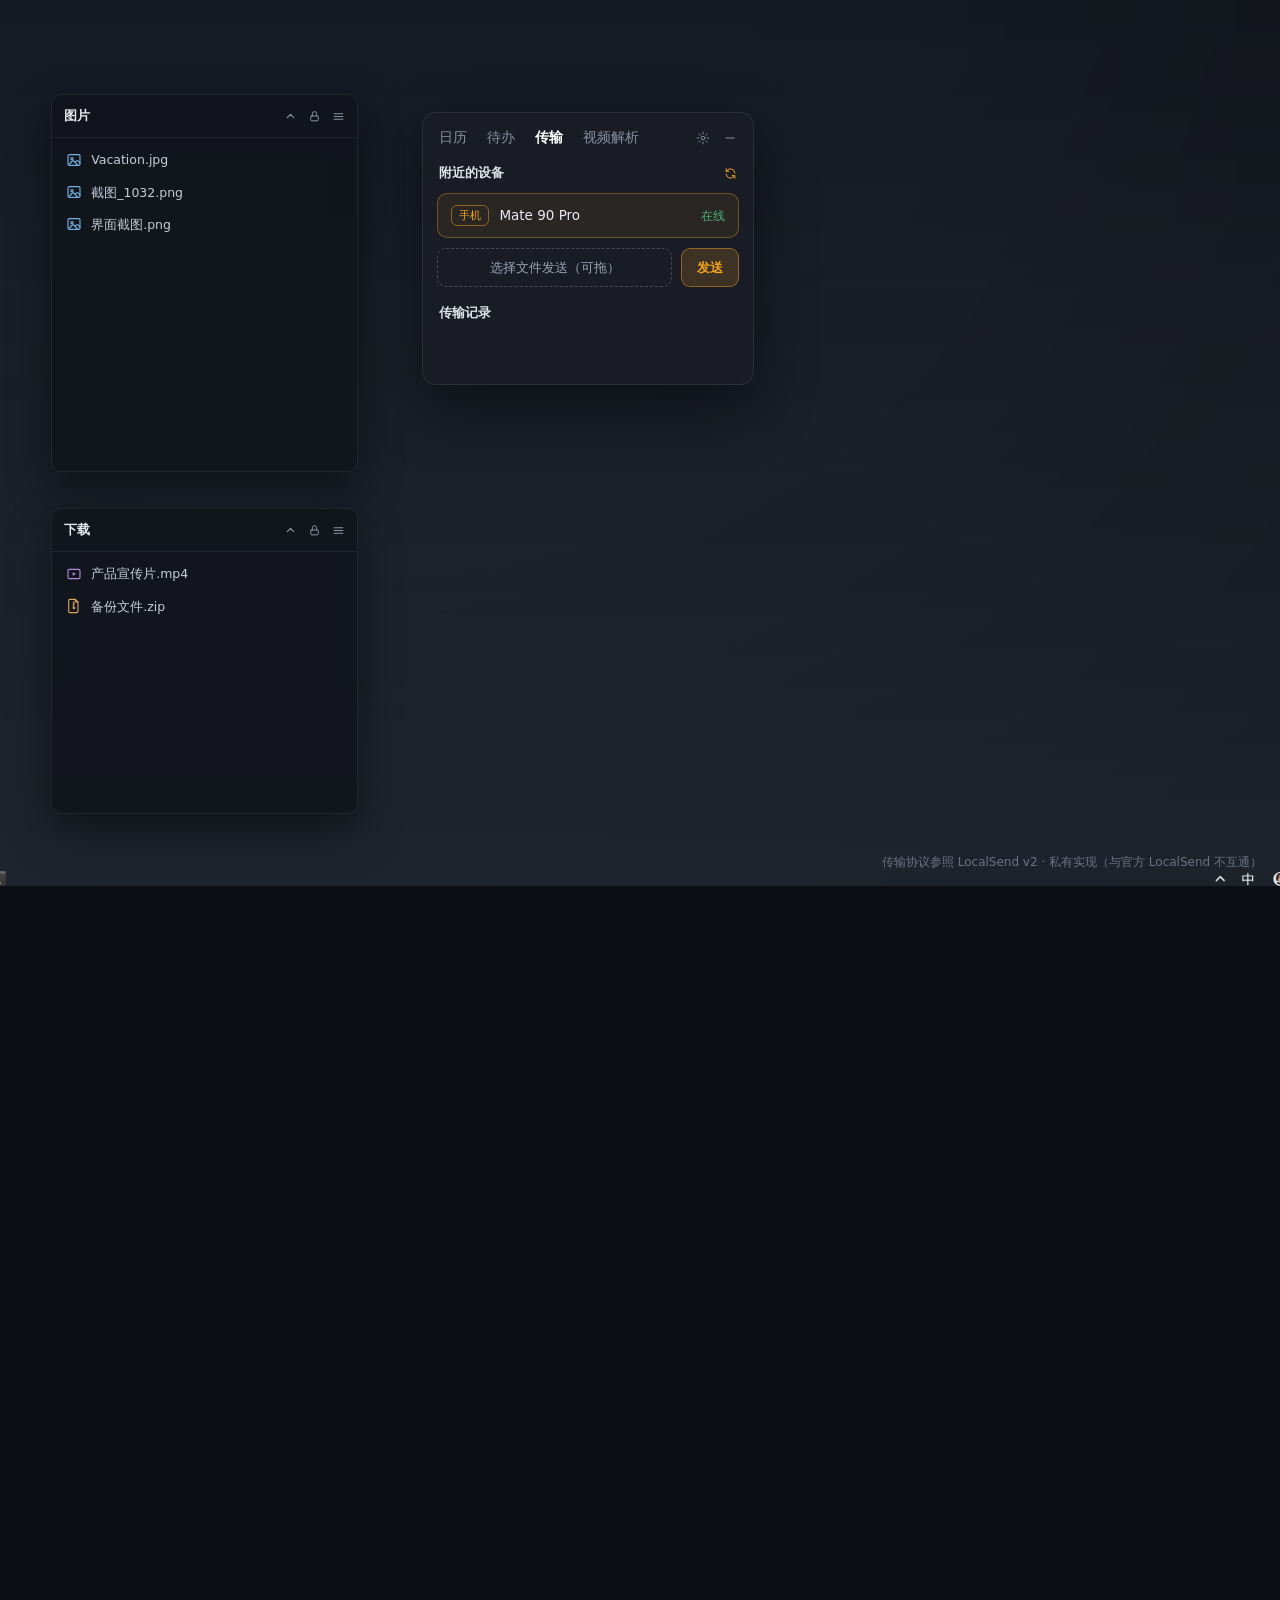
==== commit 040ee0a7: "feat(website): 版本号与下载链接更新至 v0.4.2" ====
--- a/website/index.html
+++ b/website/index.html
@@ -115,9 +115,9 @@
       <div class="hero-veil" aria-hidden="true"></div>
       <div class="hero-core">
         <img class="logo" src="assets/brand/icon.png" width="256" height="256" alt="Zbox 标志" />
-        <h1>Zbox<span class="hero-chip">v0.4.1</span></h1>
+        <h1>Zbox<span class="hero-chip">v0.4.2</span></h1>
         <p class="tagline">你的桌面，井然有条。</p>
-        <p class="hero-cta"><a class="btn-primary" data-dl="windows" href="https://github.com/evachxji/zbox/releases/download/v0.4.1/zbox-Setup-v0.4.1-x64.exe"><svg aria-hidden="true"><use href="#i-dl"/></svg>下载 Windows 版</a></p>
+        <p class="hero-cta"><a class="btn-primary" data-dl="windows" href="https://github.com/evachxji/zbox/releases/download/v0.4.2/zbox-Setup-v0.4.2-x64.exe"><svg aria-hidden="true"><use href="#i-dl"/></svg>下载 Windows 版</a></p>
         <p class="hero-meta">Windows 10 / 11 · x64</p>
       </div>
       <div class="hero-hint" aria-hidden="true">
@@ -504,7 +504,7 @@
         <p class="corner-note">传输协议参照 LocalSend v2 · 私有实现（与官方 LocalSend 不互通）</p>
 
         <div class="cap" id="cap-tr1">
-          <span class="kick">Zbox 0.4.1 · 三端互传</span>
+          <span class="kick">Zbox 0.4.2 · 三端互传</span>
           <h2>文件，随时流动。</h2>
         </div>
         <div class="cap" id="cap-tr2"><h2>Vacation.jpg，已到手机。</h2></div>
@@ -579,26 +579,26 @@
             <svg class="os-ic" aria-hidden="true"><use href="#i-windows"/></svg>
             <h3>Windows</h3>
             <p class="meta">Windows 10 / 11 · x64 · 免费开源</p>
-            <p class="note">zbox-Setup-v0.4.1-x64.exe · 仅当前用户安装，免管理员</p>
-            <a class="btn-primary" data-dl="windows" href="https://github.com/evachxji/zbox/releases/download/v0.4.1/zbox-Setup-v0.4.1-x64.exe">
+            <p class="note">zbox-Setup-v0.4.2-x64.exe · 仅当前用户安装，免管理员</p>
+            <a class="btn-primary" data-dl="windows" href="https://github.com/evachxji/zbox/releases/download/v0.4.2/zbox-Setup-v0.4.2-x64.exe">
               <svg aria-hidden="true"><use href="#i-dl"/></svg>下载 Windows 版
             </a>
           </div>
           <div class="dl-card">
             <svg class="os-ic" aria-hidden="true"><use href="#i-android"/></svg>
             <h3>Android</h3>
-            <p class="meta">v0.4.1 · 与桌面端局域网互传文件</p>
-            <p class="note">zbox-Android-v0.4.1.apk · Android 安装包</p>
-            <a class="btn-primary" data-dl="android" href="https://github.com/evachxji/zbox/releases/download/v0.4.1/zbox-Android-v0.4.1.apk">
+            <p class="meta">v0.4.2 · 与桌面端局域网互传文件</p>
+            <p class="note">zbox-Android-v0.4.2.apk · Android 安装包</p>
+            <a class="btn-primary" data-dl="android" href="https://github.com/evachxji/zbox/releases/download/v0.4.2/zbox-Android-v0.4.2.apk">
               <svg aria-hidden="true"><use href="#i-dl"/></svg>下载 Android 版
             </a>
           </div>
           <div class="dl-card">
             <svg class="os-ic" aria-hidden="true"><use href="#i-phone"/></svg>
             <h3>HarmonyOS</h3>
-            <p class="meta">v0.4.1 · Zbox 传输 · HarmonyOS NEXT 5.0+</p>
-            <p class="note">zbox-HarmonyOS-v0.4.1-unsigned.hap · 免签名调试包，需开发者设备 · <a href="harmony/privacy.html">隐私政策</a></p>
-            <a class="btn-primary" data-dl="harmony" href="https://github.com/evachxji/zbox/releases/download/v0.4.1/zbox-HarmonyOS-v0.4.1-unsigned.hap">
+            <p class="meta">v0.4.2 · Zbox 传输 · HarmonyOS NEXT 5.0+</p>
+            <p class="note">zbox-HarmonyOS-v0.4.2-unsigned.hap · 免签名调试包，需开发者设备 · <a href="harmony/privacy.html">隐私政策</a></p>
+            <a class="btn-primary" data-dl="harmony" href="https://github.com/evachxji/zbox/releases/download/v0.4.2/zbox-HarmonyOS-v0.4.2-unsigned.hap">
               <svg aria-hidden="true"><use href="#i-dl"/></svg>下载鸿蒙版
             </a>
           </div>
@@ -629,7 +629,7 @@
         <li><a href="https://github.com/evachxji/zbox/blob/main/LICENSE" target="_blank" rel="noopener">MIT License</a></li>
       </ul>
       <p class="fine">
-        © 2026 Zbox contributors · 页面截图均来自 Zbox v0.4.1 真实运行画面；整理与传输过程为滚动驱动的界面演示。<br />
+        © 2026 Zbox contributors · 页面截图均来自 Zbox v0.4.2 真实运行画面；整理与传输过程为滚动驱动的界面演示。<br />
         Zbox 的局域网传输参照开源项目 LocalSend 的 v2 协议实现，为私有实例，与官方 LocalSend 应用不互通。
       </p>
     </div>
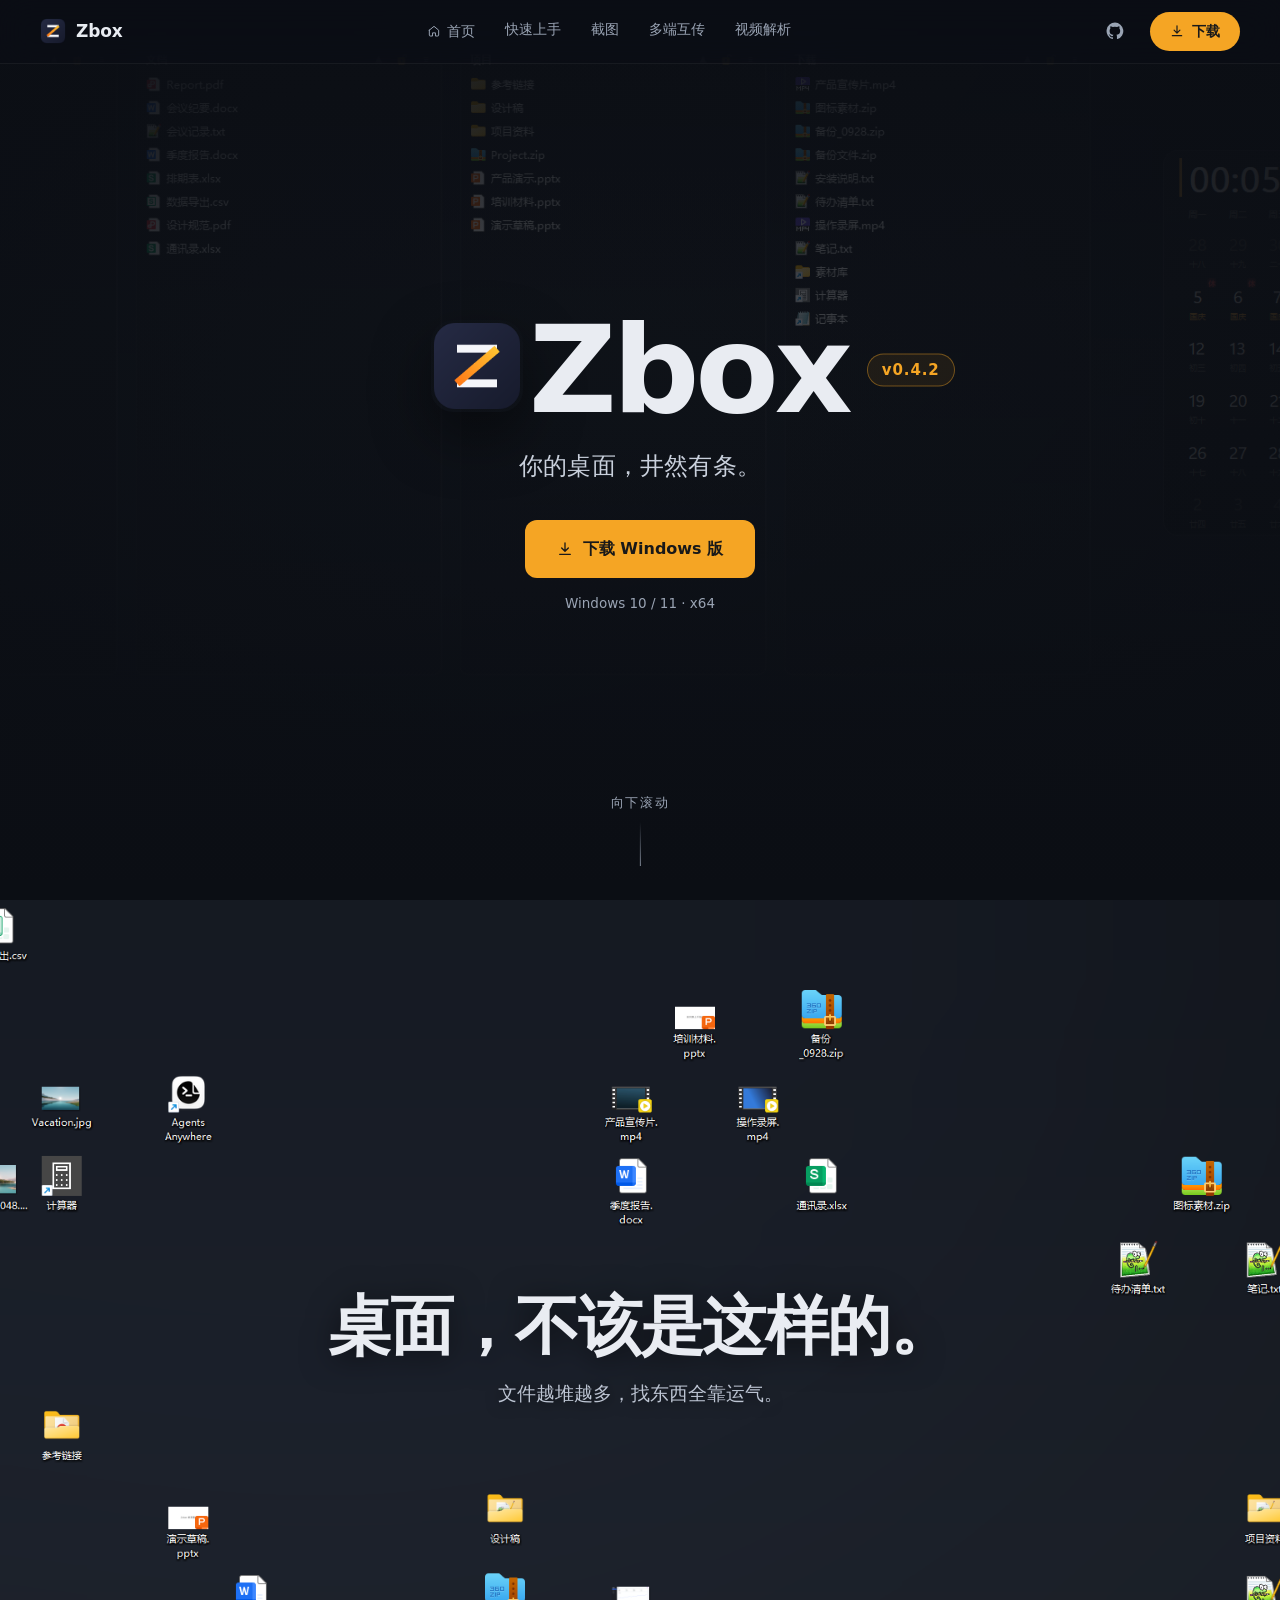
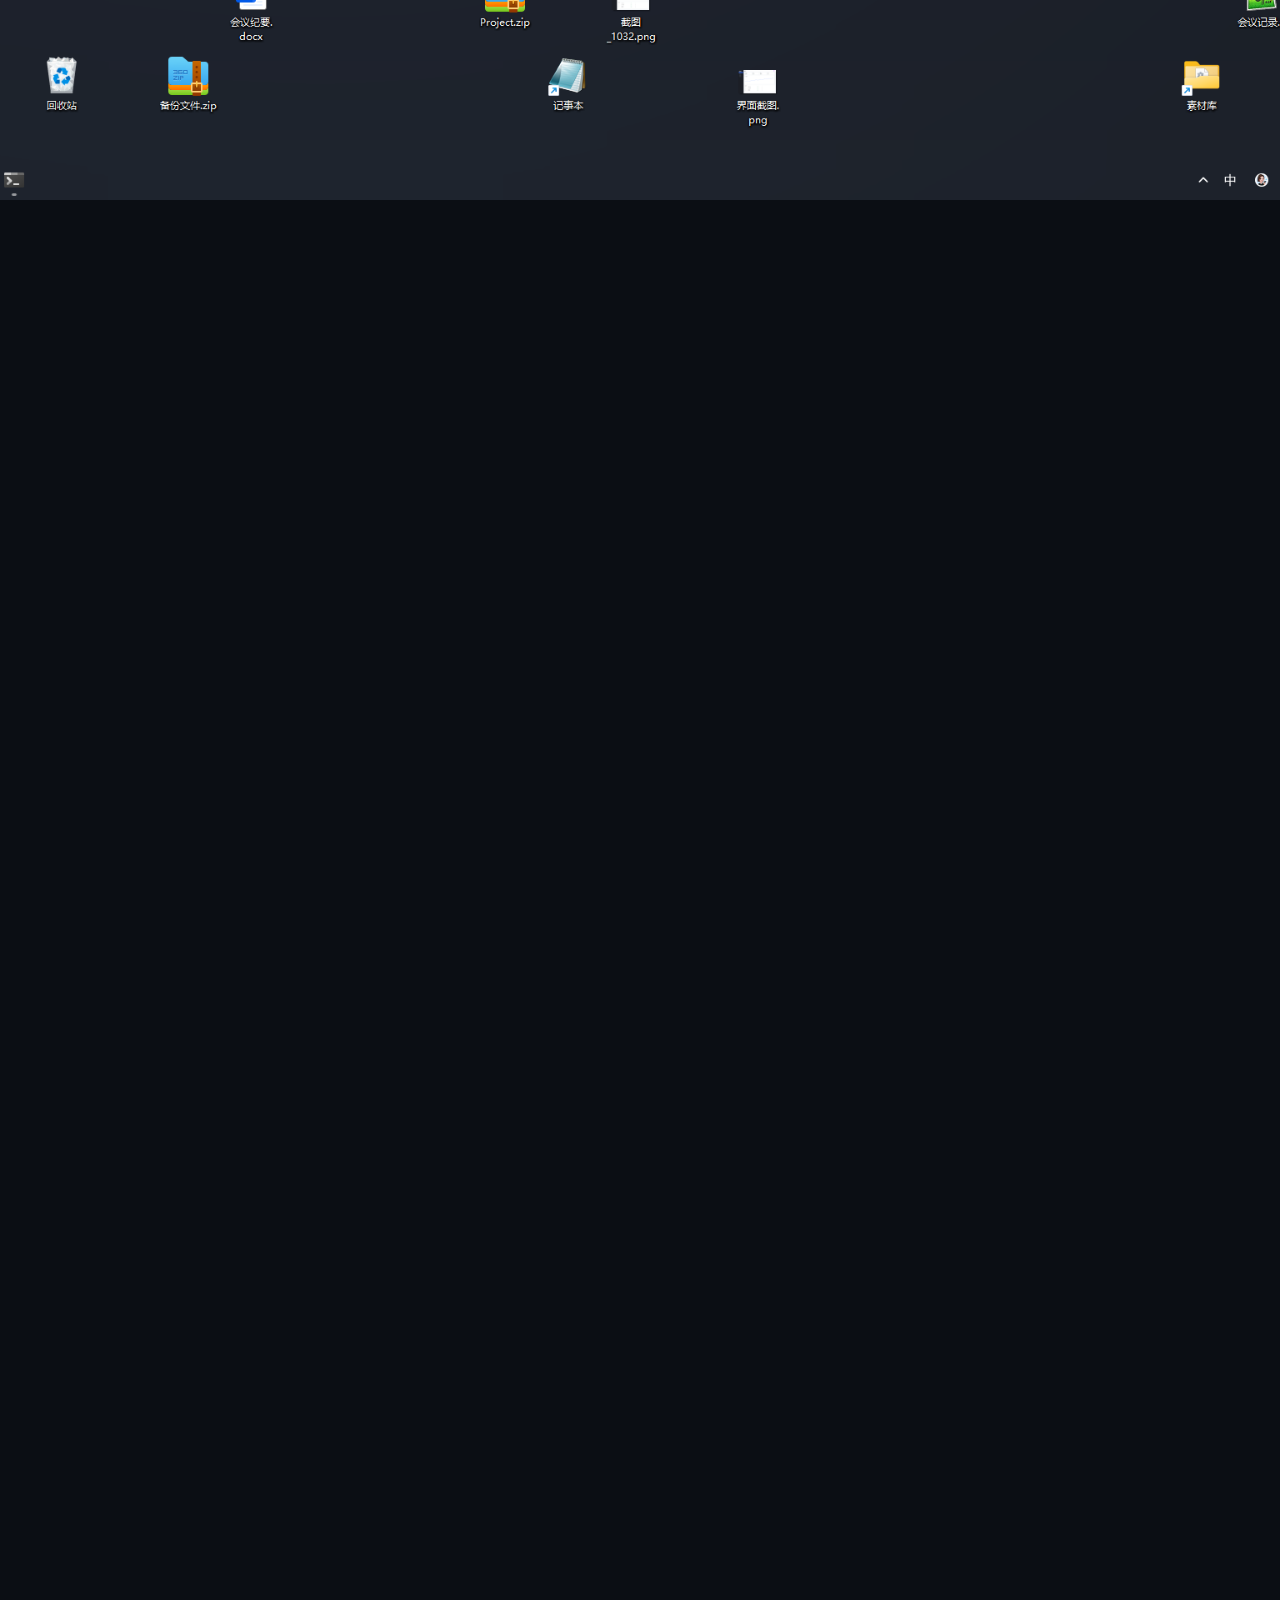
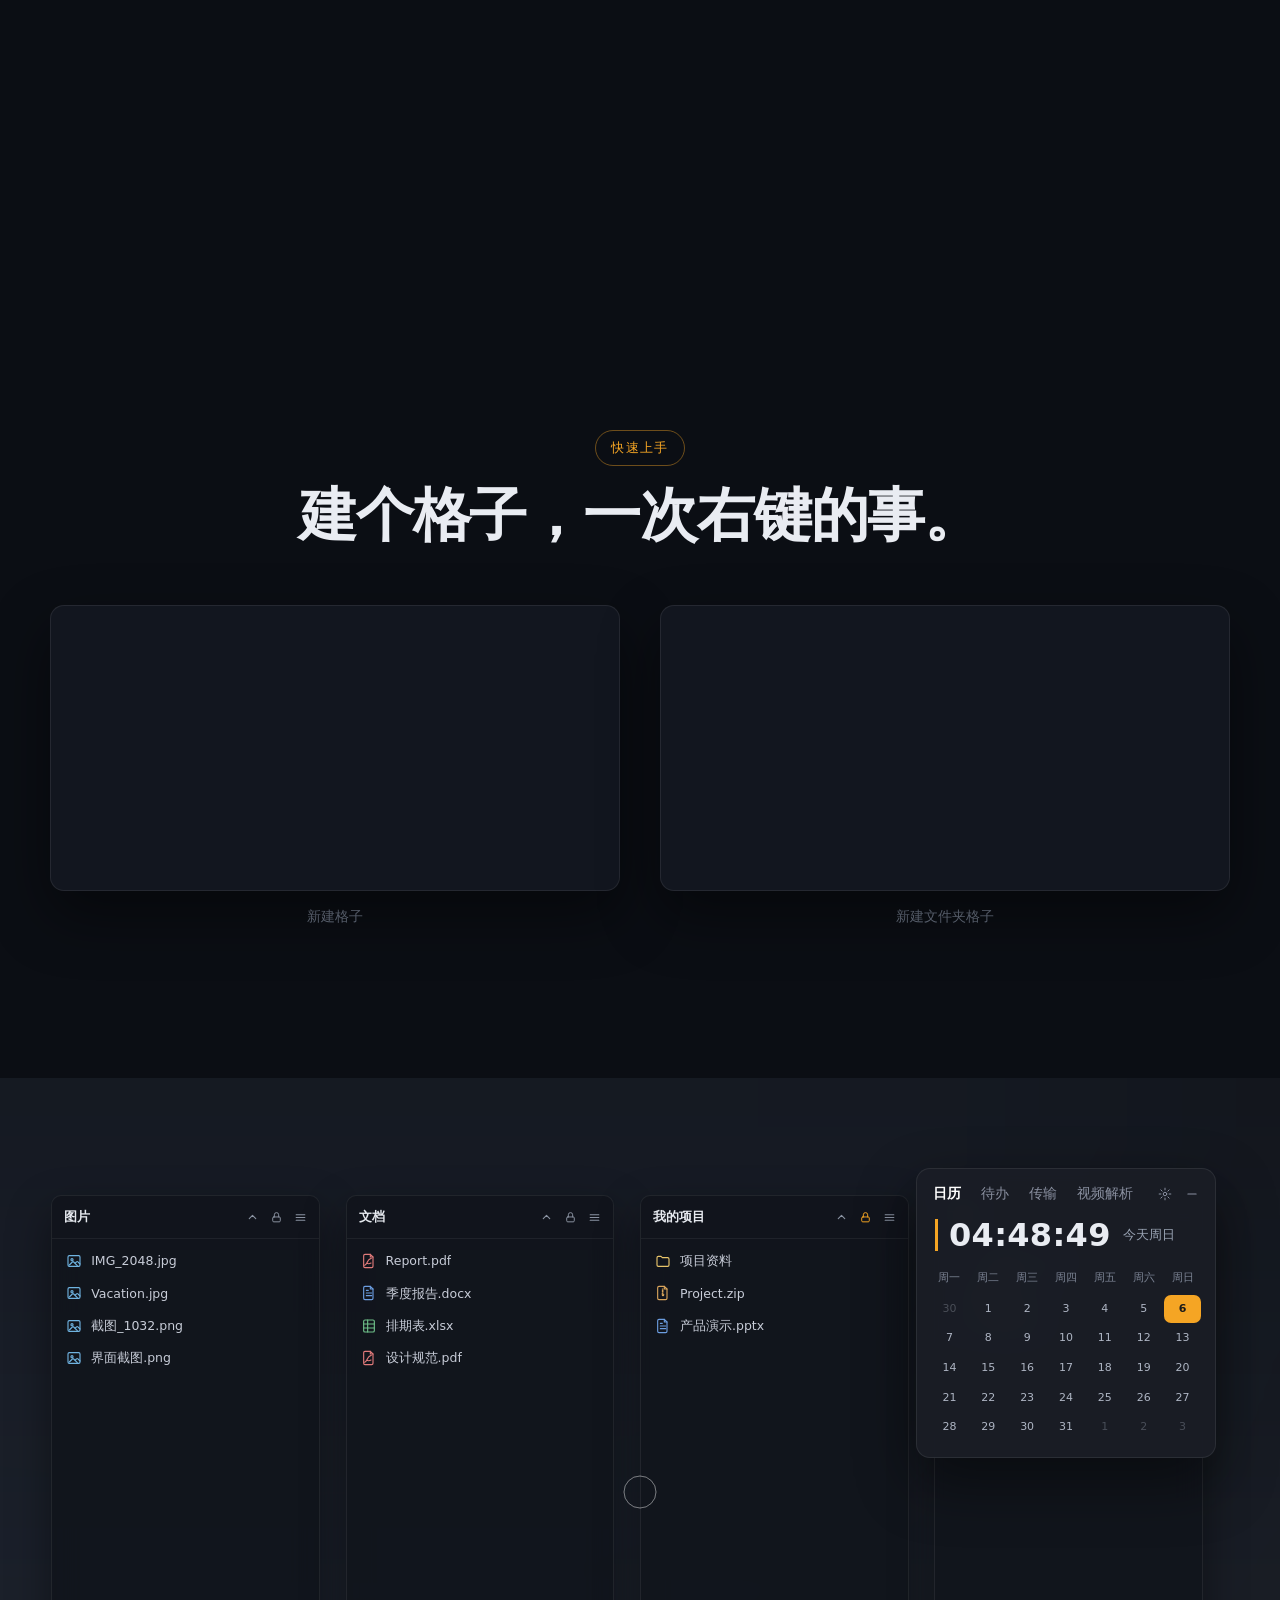
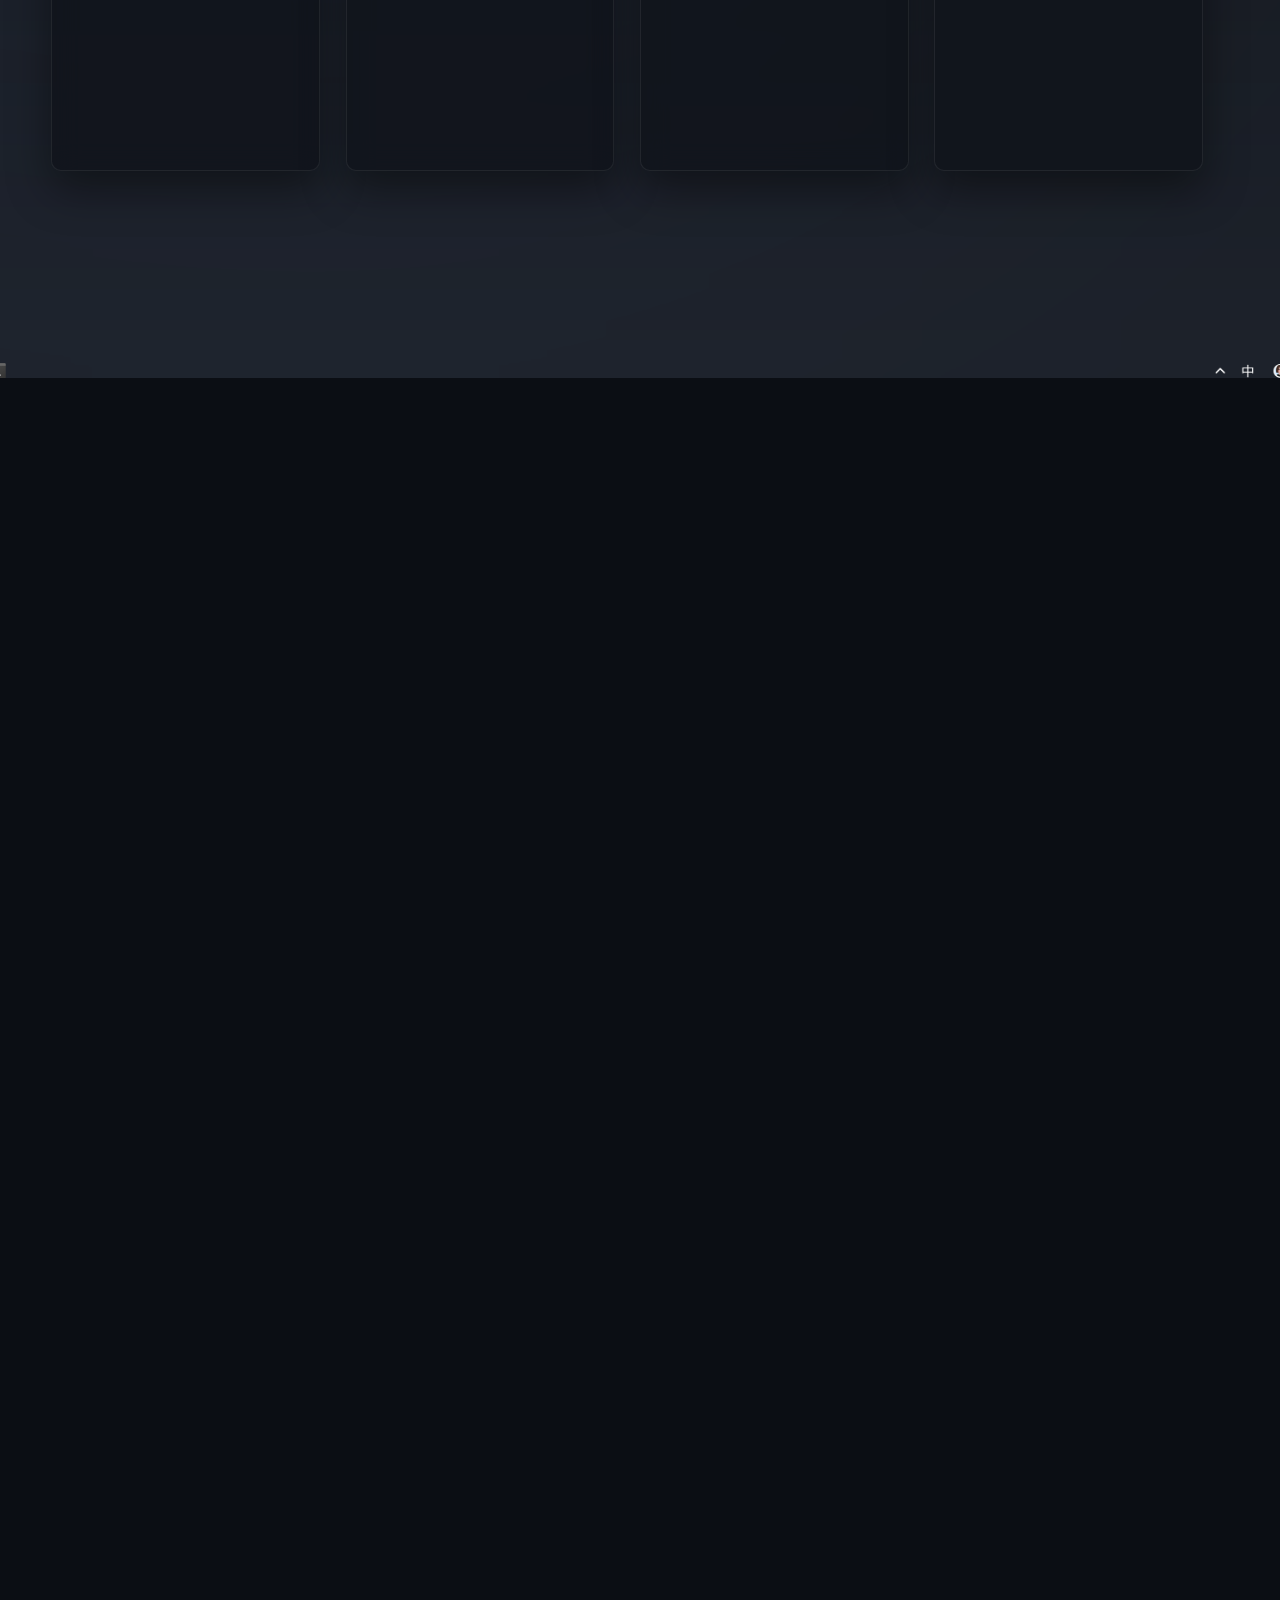
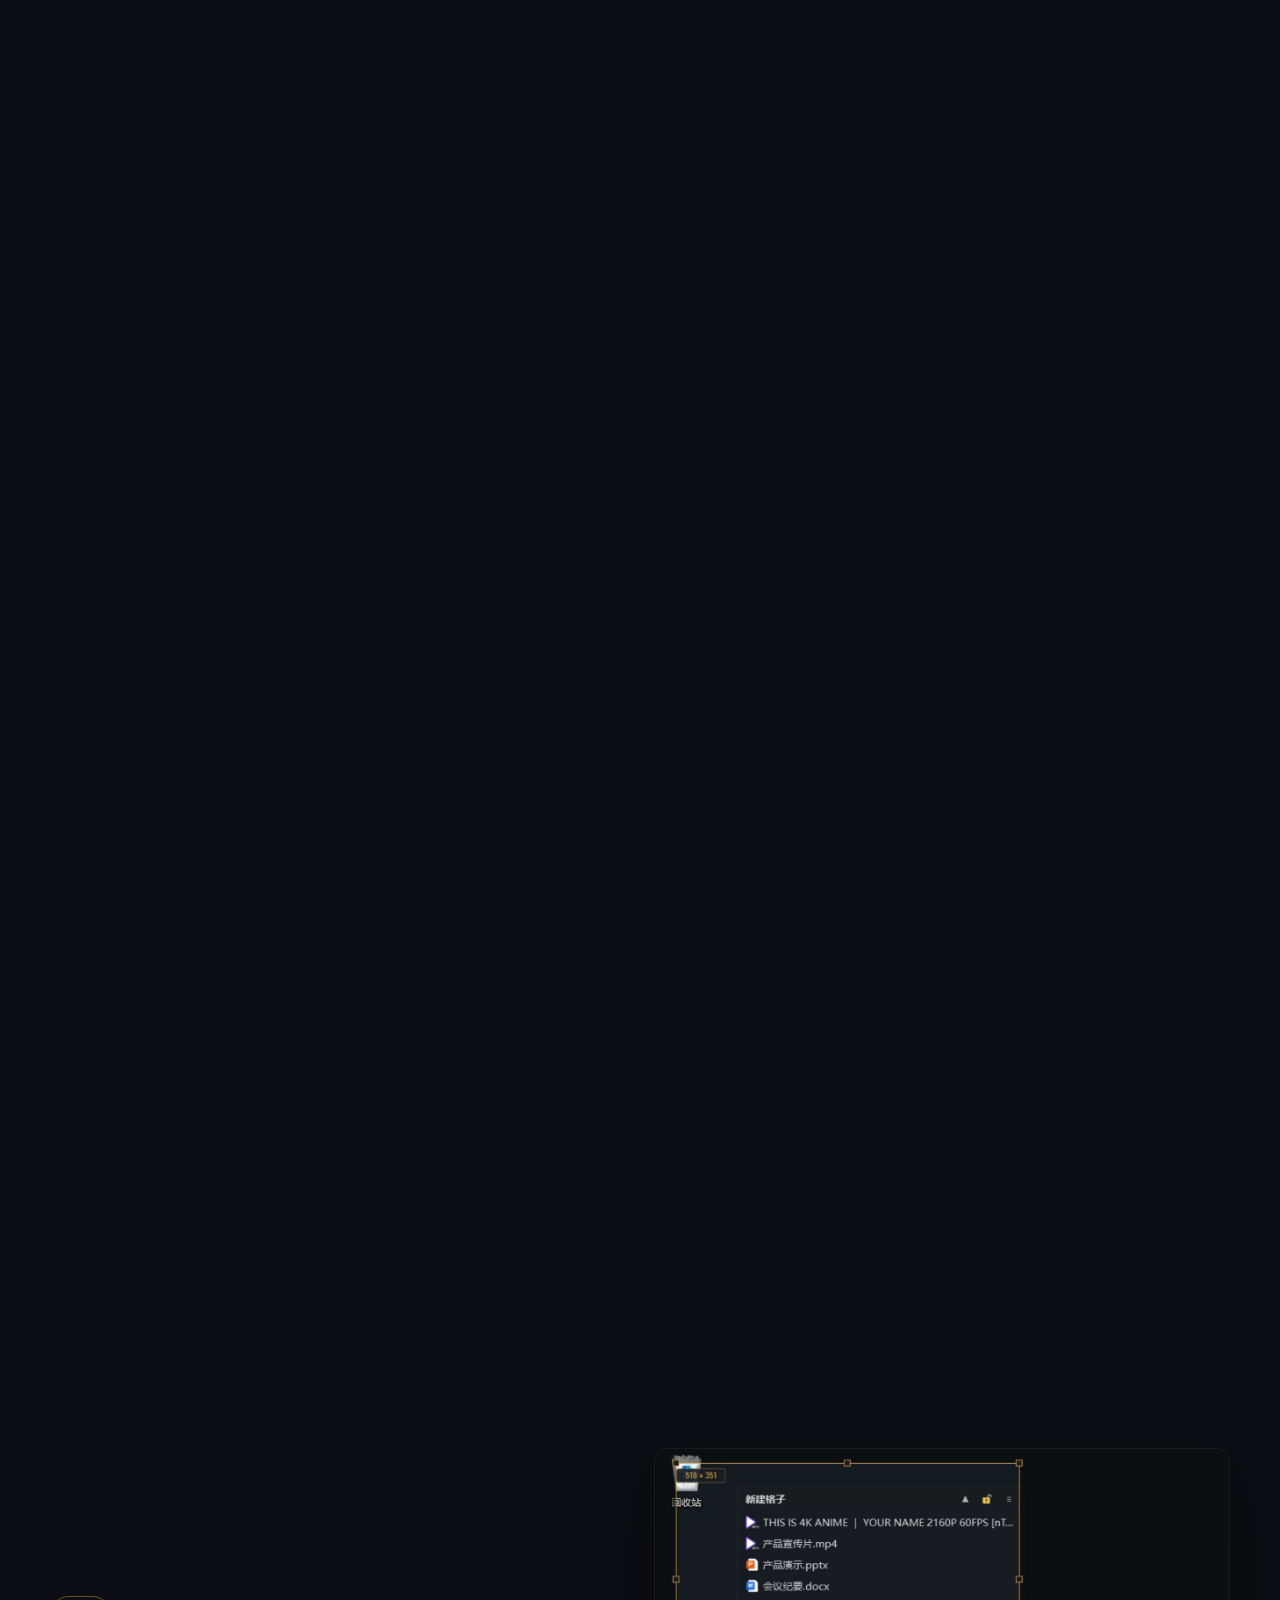
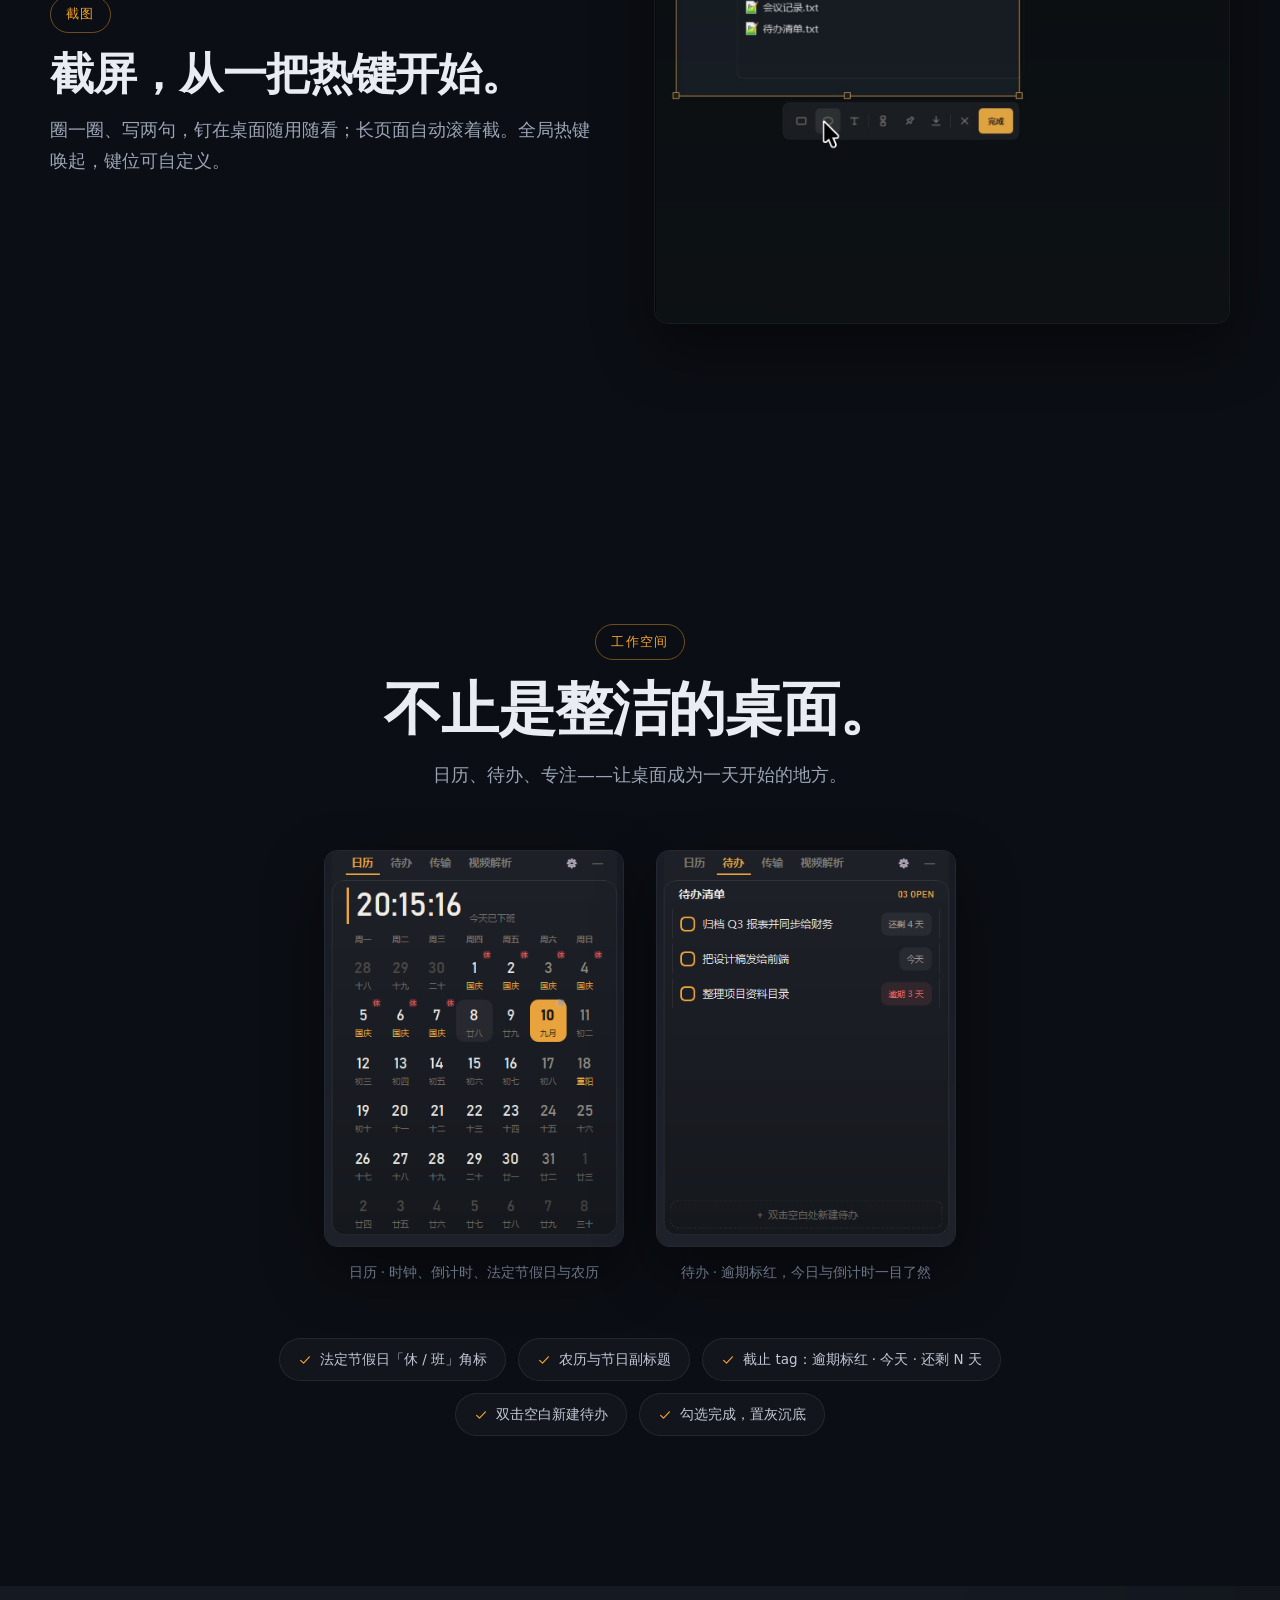
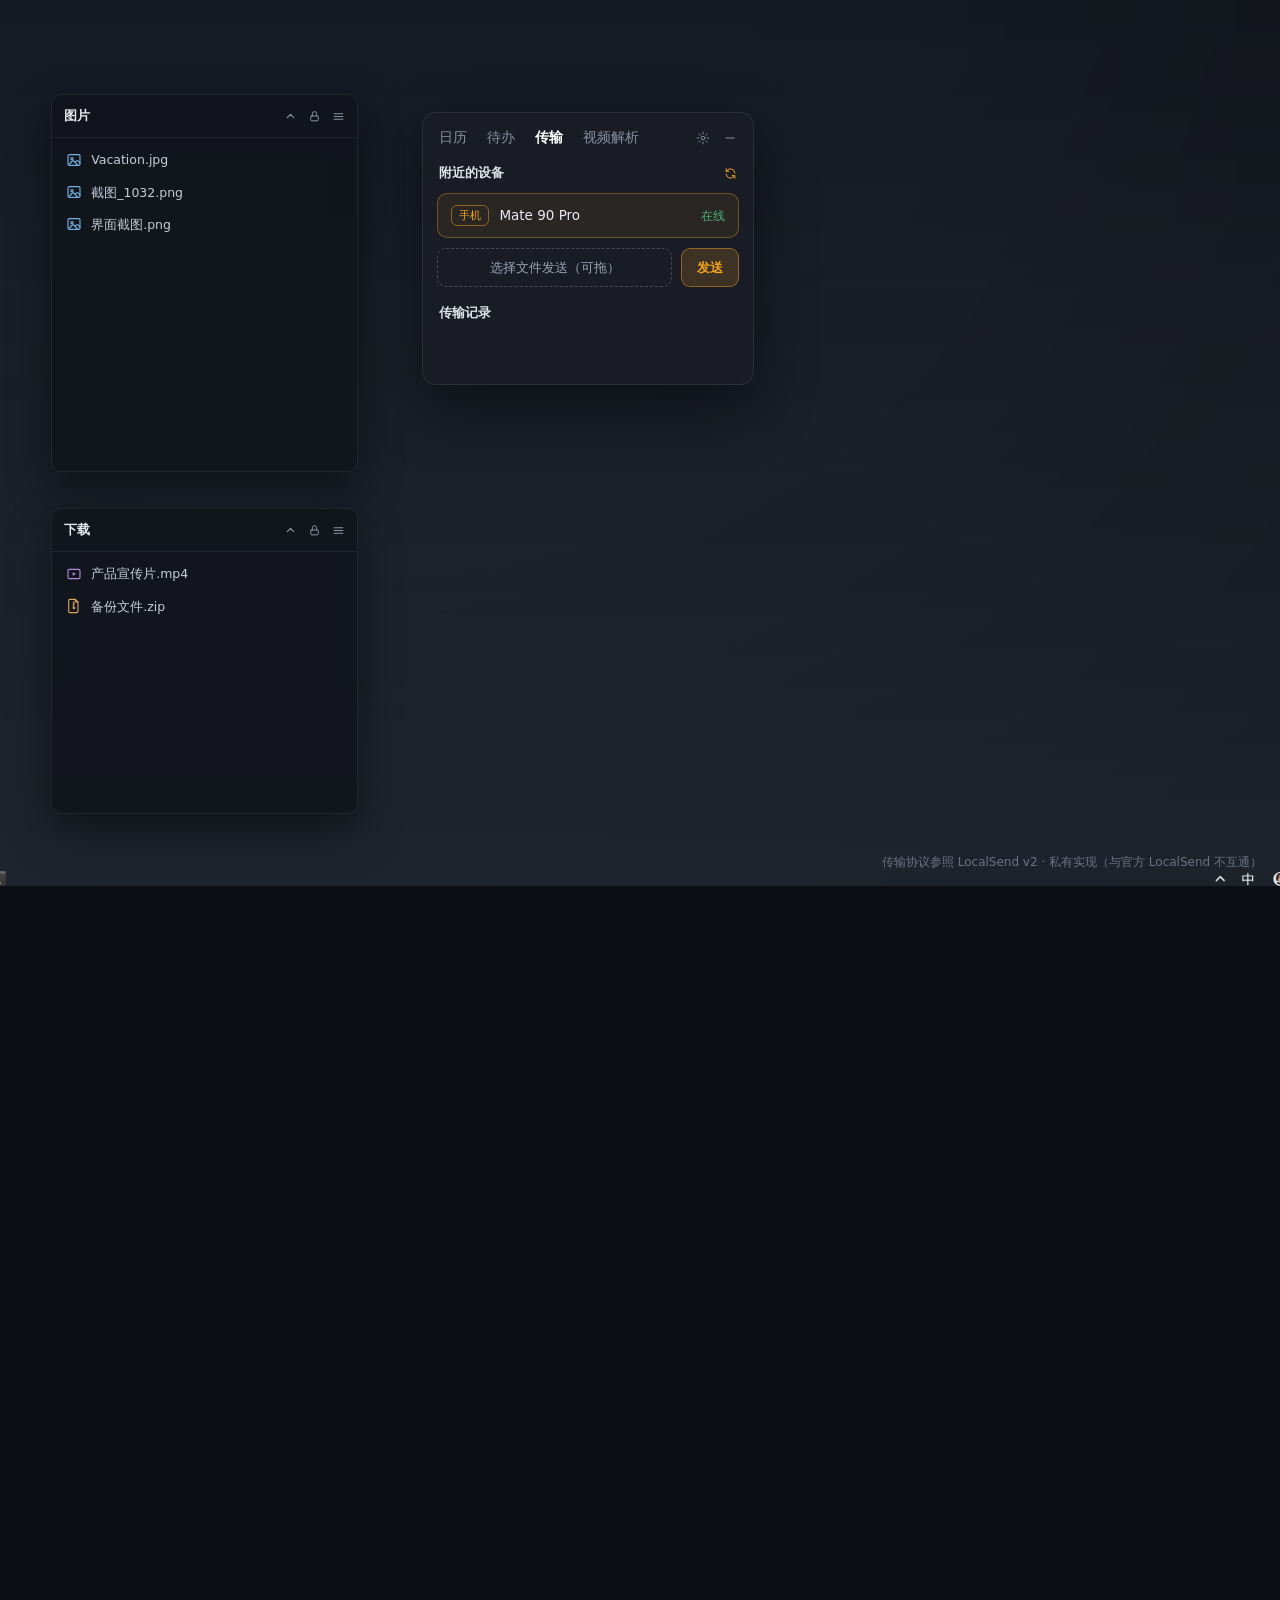
==== commit 88c80768: "fix(website): 接管 URL hash 锚点定位，修复 #download 首访不跳转；接入 dl.wzyjc.cn 下载 CDN - 锚点接管：目标分镜位置要等 ScrollTrigge" ====
--- a/website/index.html
+++ b/website/index.html
@@ -117,7 +117,7 @@
         <img class="logo" src="assets/brand/icon.png" width="256" height="256" alt="Zbox 标志" />
         <h1>Zbox<span class="hero-chip">v0.4.2</span></h1>
         <p class="tagline">你的桌面，井然有条。</p>
-        <p class="hero-cta"><a class="btn-primary" data-dl="windows" href="https://github.com/evachxji/zbox/releases/download/v0.4.2/zbox-Setup-v0.4.2-x64.exe"><svg aria-hidden="true"><use href="#i-dl"/></svg>下载 Windows 版</a></p>
+        <p class="hero-cta"><a class="btn-primary" data-dl="windows" href="https://dl.wzyjc.cn/dl/zbox-Setup-v0.4.2-x64.exe"><svg aria-hidden="true"><use href="#i-dl"/></svg>下载 Windows 版</a></p>
         <p class="hero-meta">Windows 10 / 11 · x64</p>
       </div>
       <div class="hero-hint" aria-hidden="true">
@@ -580,7 +580,7 @@
             <h3>Windows</h3>
             <p class="meta">Windows 10 / 11 · x64 · 免费开源</p>
             <p class="note">zbox-Setup-v0.4.2-x64.exe · 仅当前用户安装，免管理员</p>
-            <a class="btn-primary" data-dl="windows" href="https://github.com/evachxji/zbox/releases/download/v0.4.2/zbox-Setup-v0.4.2-x64.exe">
+            <a class="btn-primary" data-dl="windows" href="https://dl.wzyjc.cn/dl/zbox-Setup-v0.4.2-x64.exe">
               <svg aria-hidden="true"><use href="#i-dl"/></svg>下载 Windows 版
             </a>
           </div>
@@ -589,7 +589,7 @@
             <h3>Android</h3>
             <p class="meta">v0.4.2 · 与桌面端局域网互传文件</p>
             <p class="note">zbox-Android-v0.4.2.apk · Android 安装包</p>
-            <a class="btn-primary" data-dl="android" href="https://github.com/evachxji/zbox/releases/download/v0.4.2/zbox-Android-v0.4.2.apk">
+            <a class="btn-primary" data-dl="android" href="https://dl.wzyjc.cn/dl/zbox-Android-v0.4.2.apk">
               <svg aria-hidden="true"><use href="#i-dl"/></svg>下载 Android 版
             </a>
           </div>
@@ -598,7 +598,7 @@
             <h3>HarmonyOS</h3>
             <p class="meta">v0.4.2 · Zbox 传输 · HarmonyOS NEXT 5.0+</p>
             <p class="note">zbox-HarmonyOS-v0.4.2-unsigned.hap · 免签名调试包，需开发者设备 · <a href="harmony/privacy.html">隐私政策</a></p>
-            <a class="btn-primary" data-dl="harmony" href="https://github.com/evachxji/zbox/releases/download/v0.4.2/zbox-HarmonyOS-v0.4.2-unsigned.hap">
+            <a class="btn-primary" data-dl="harmony" href="https://appgallery.huawei.com/app/detail?id=com.zbox.transfer">
               <svg aria-hidden="true"><use href="#i-dl"/></svg>下载鸿蒙版
             </a>
           </div>
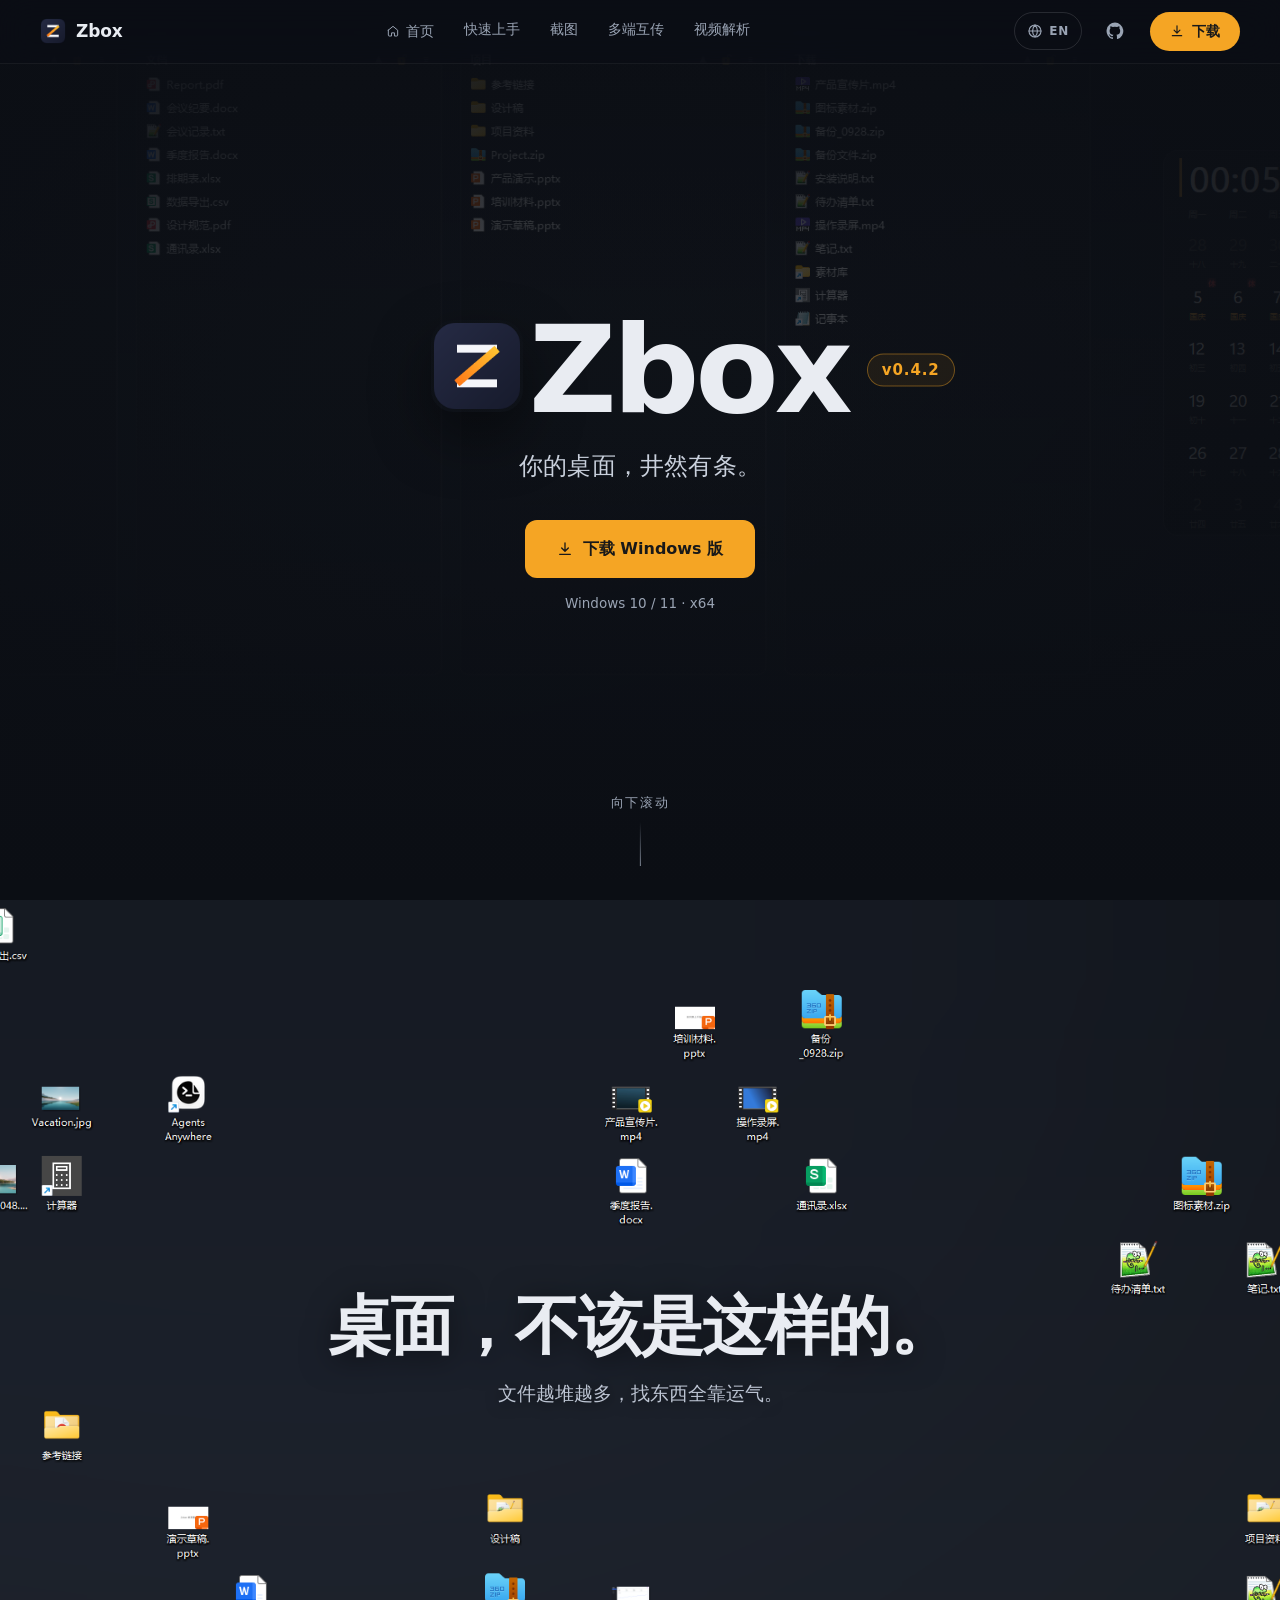
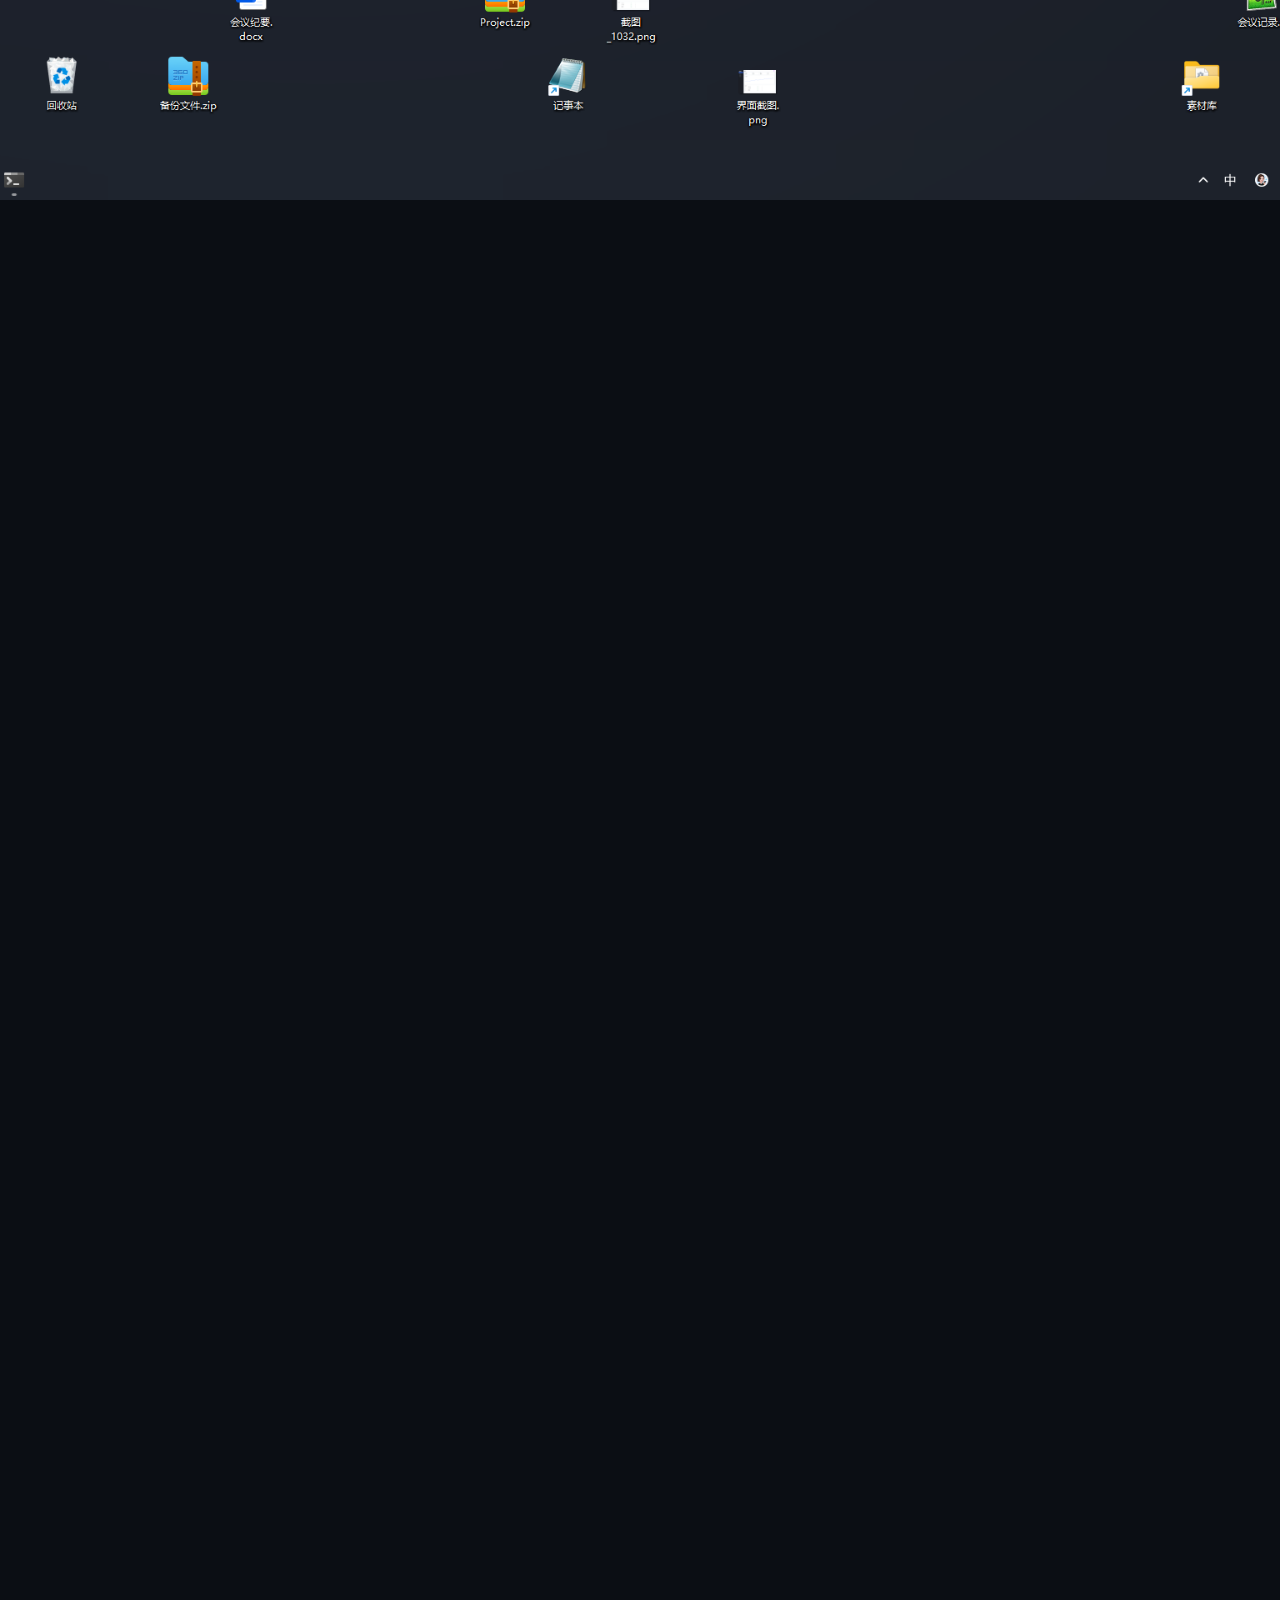
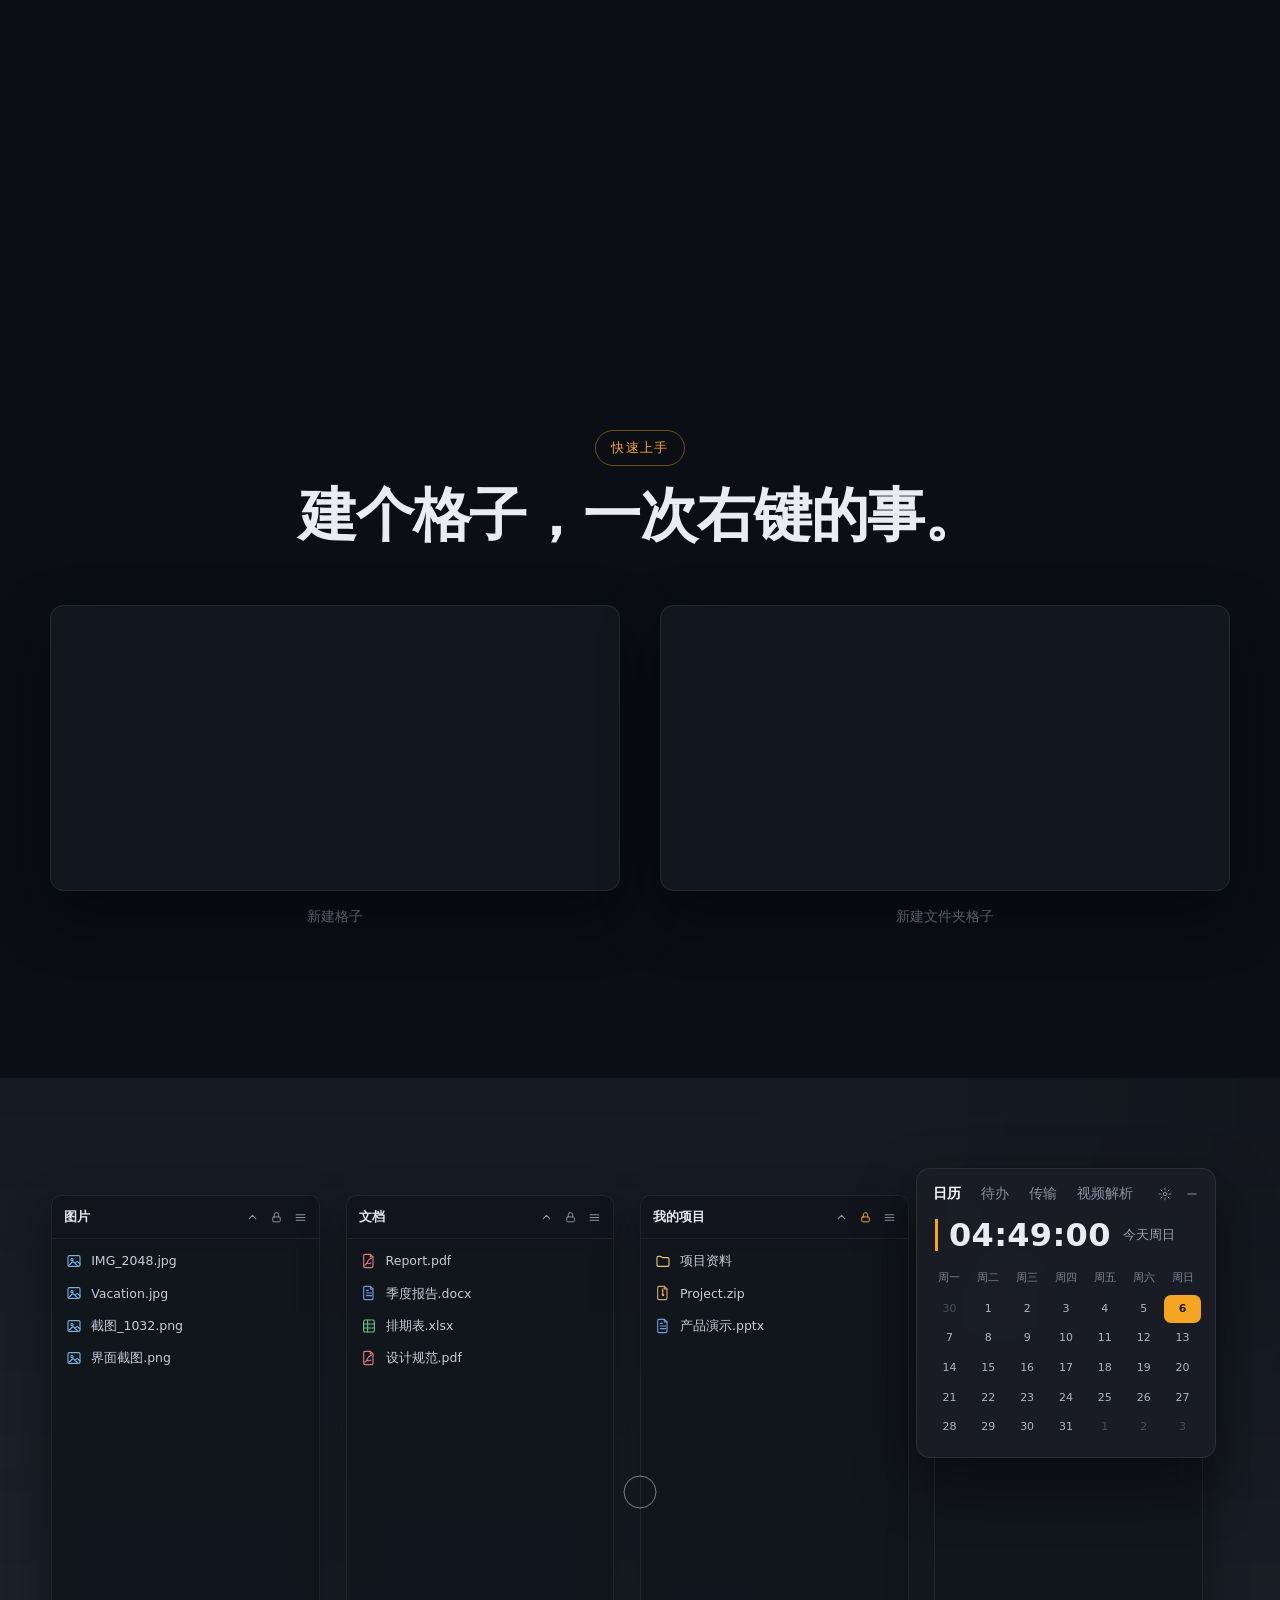
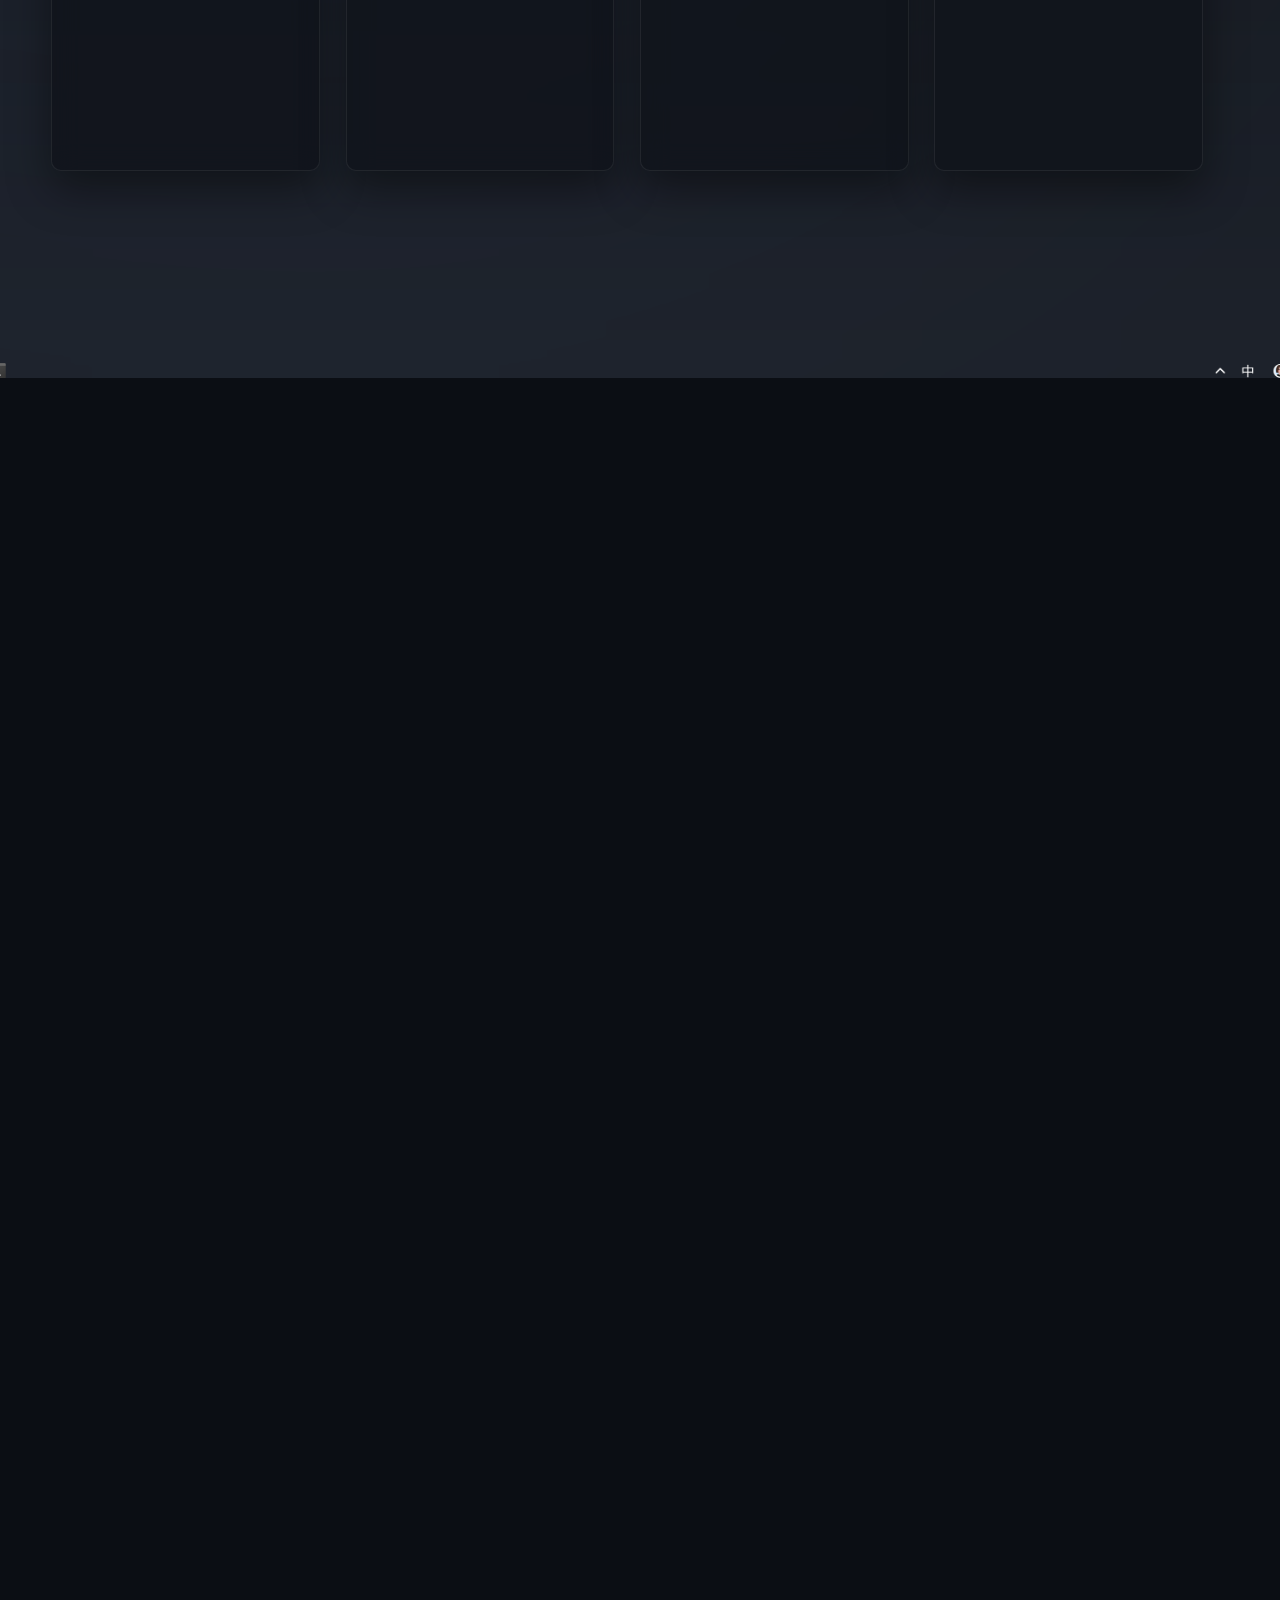
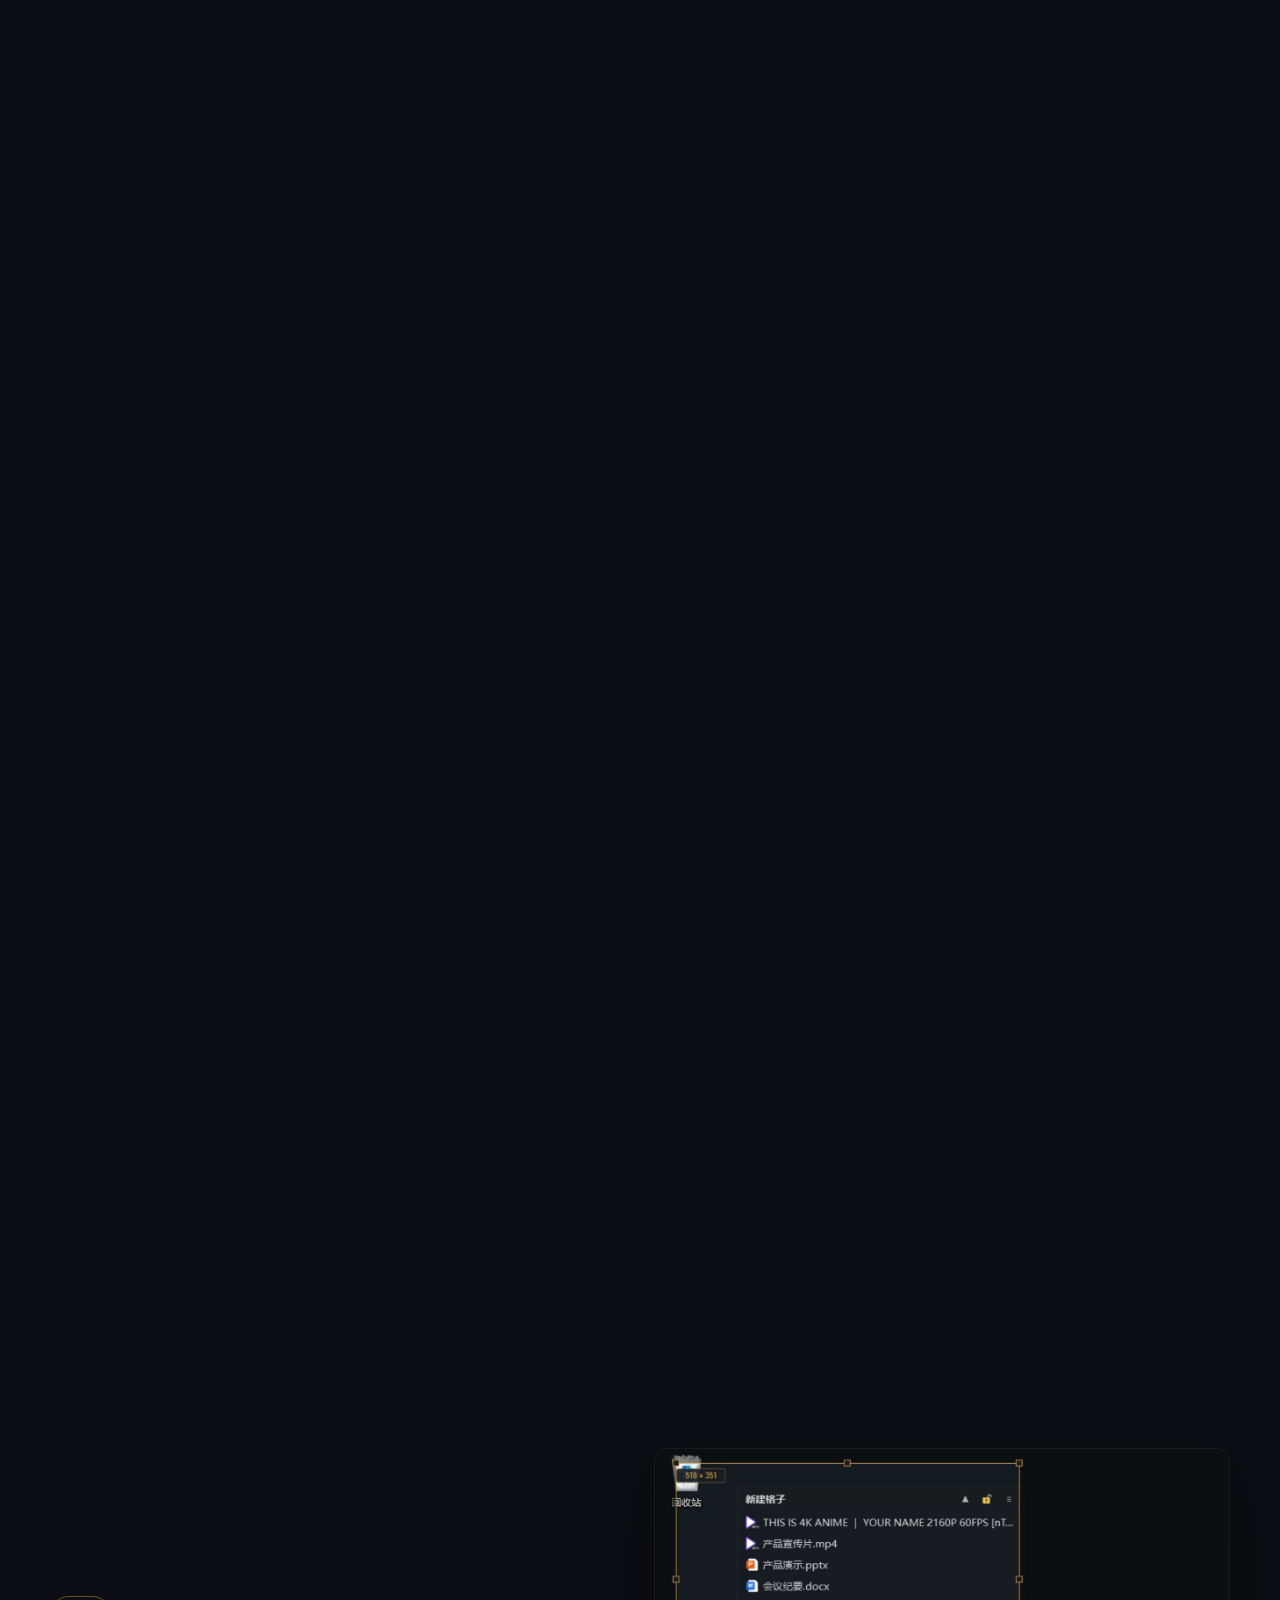
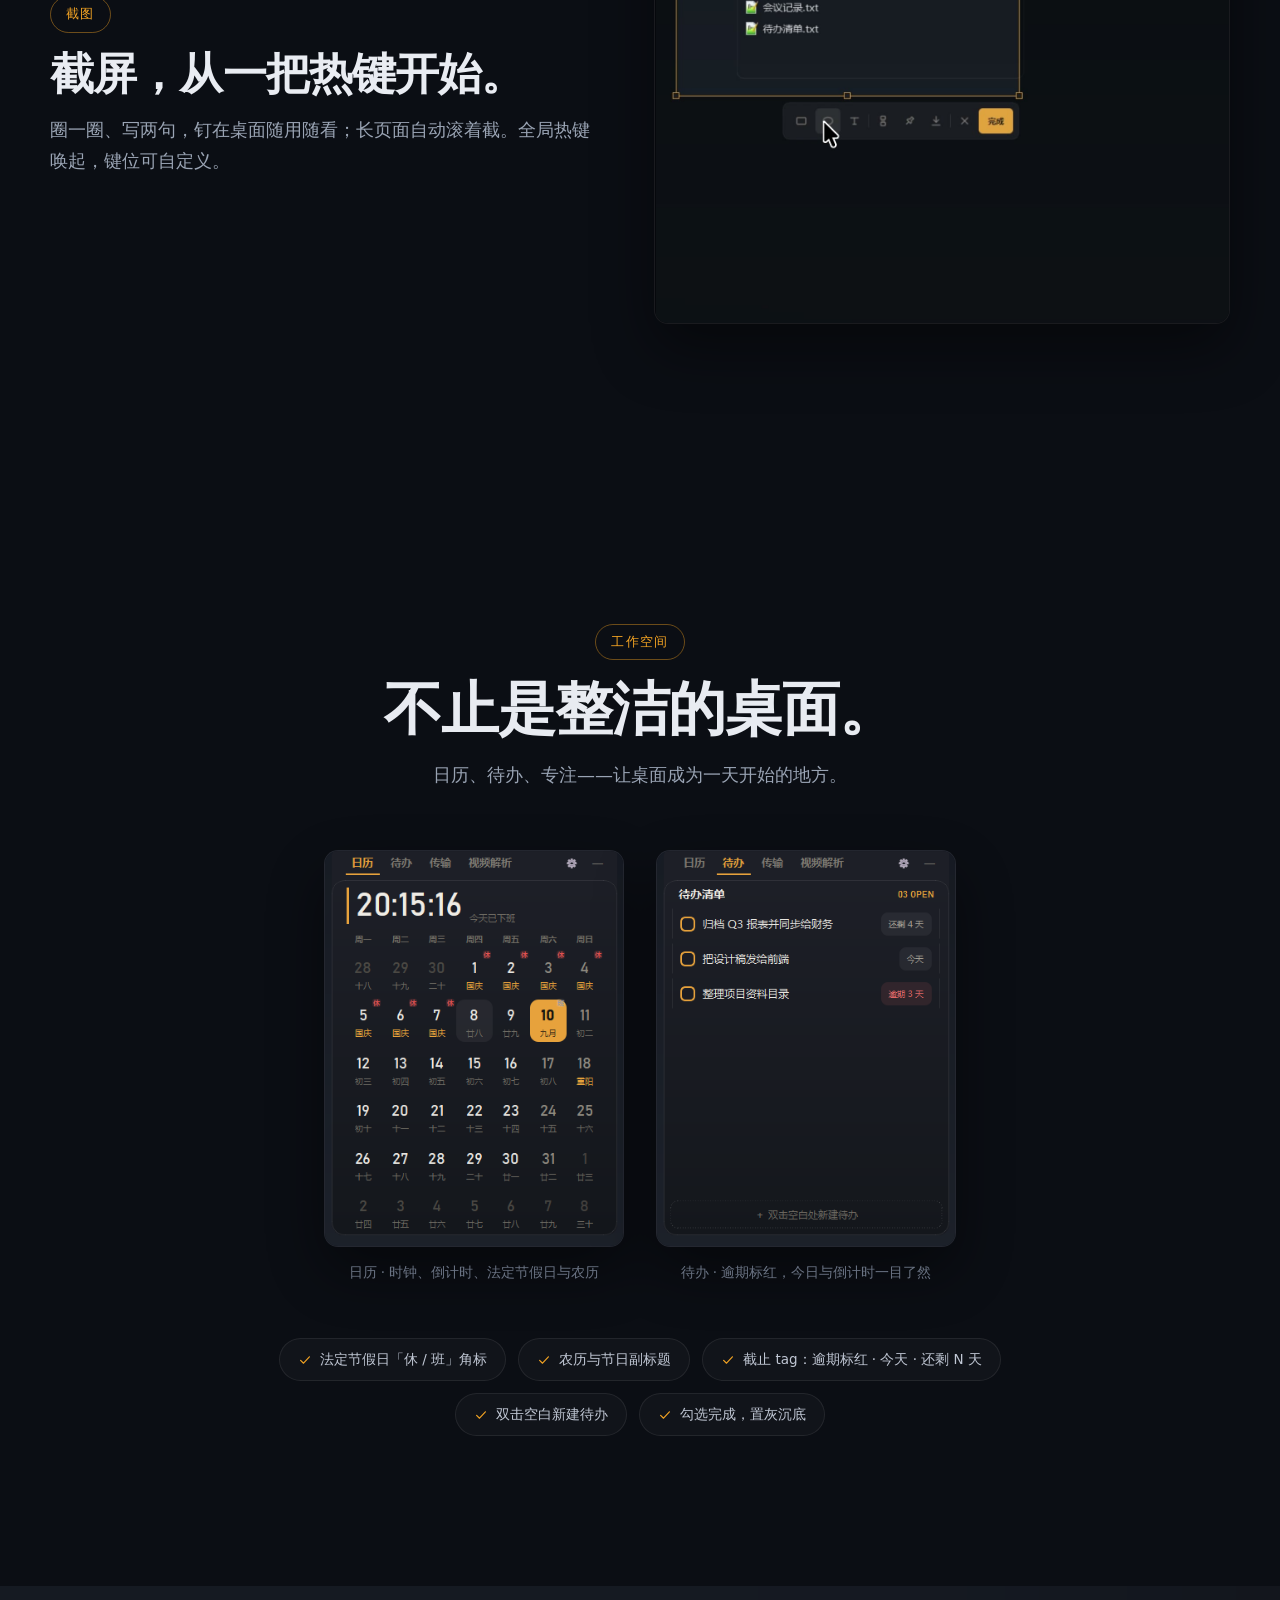
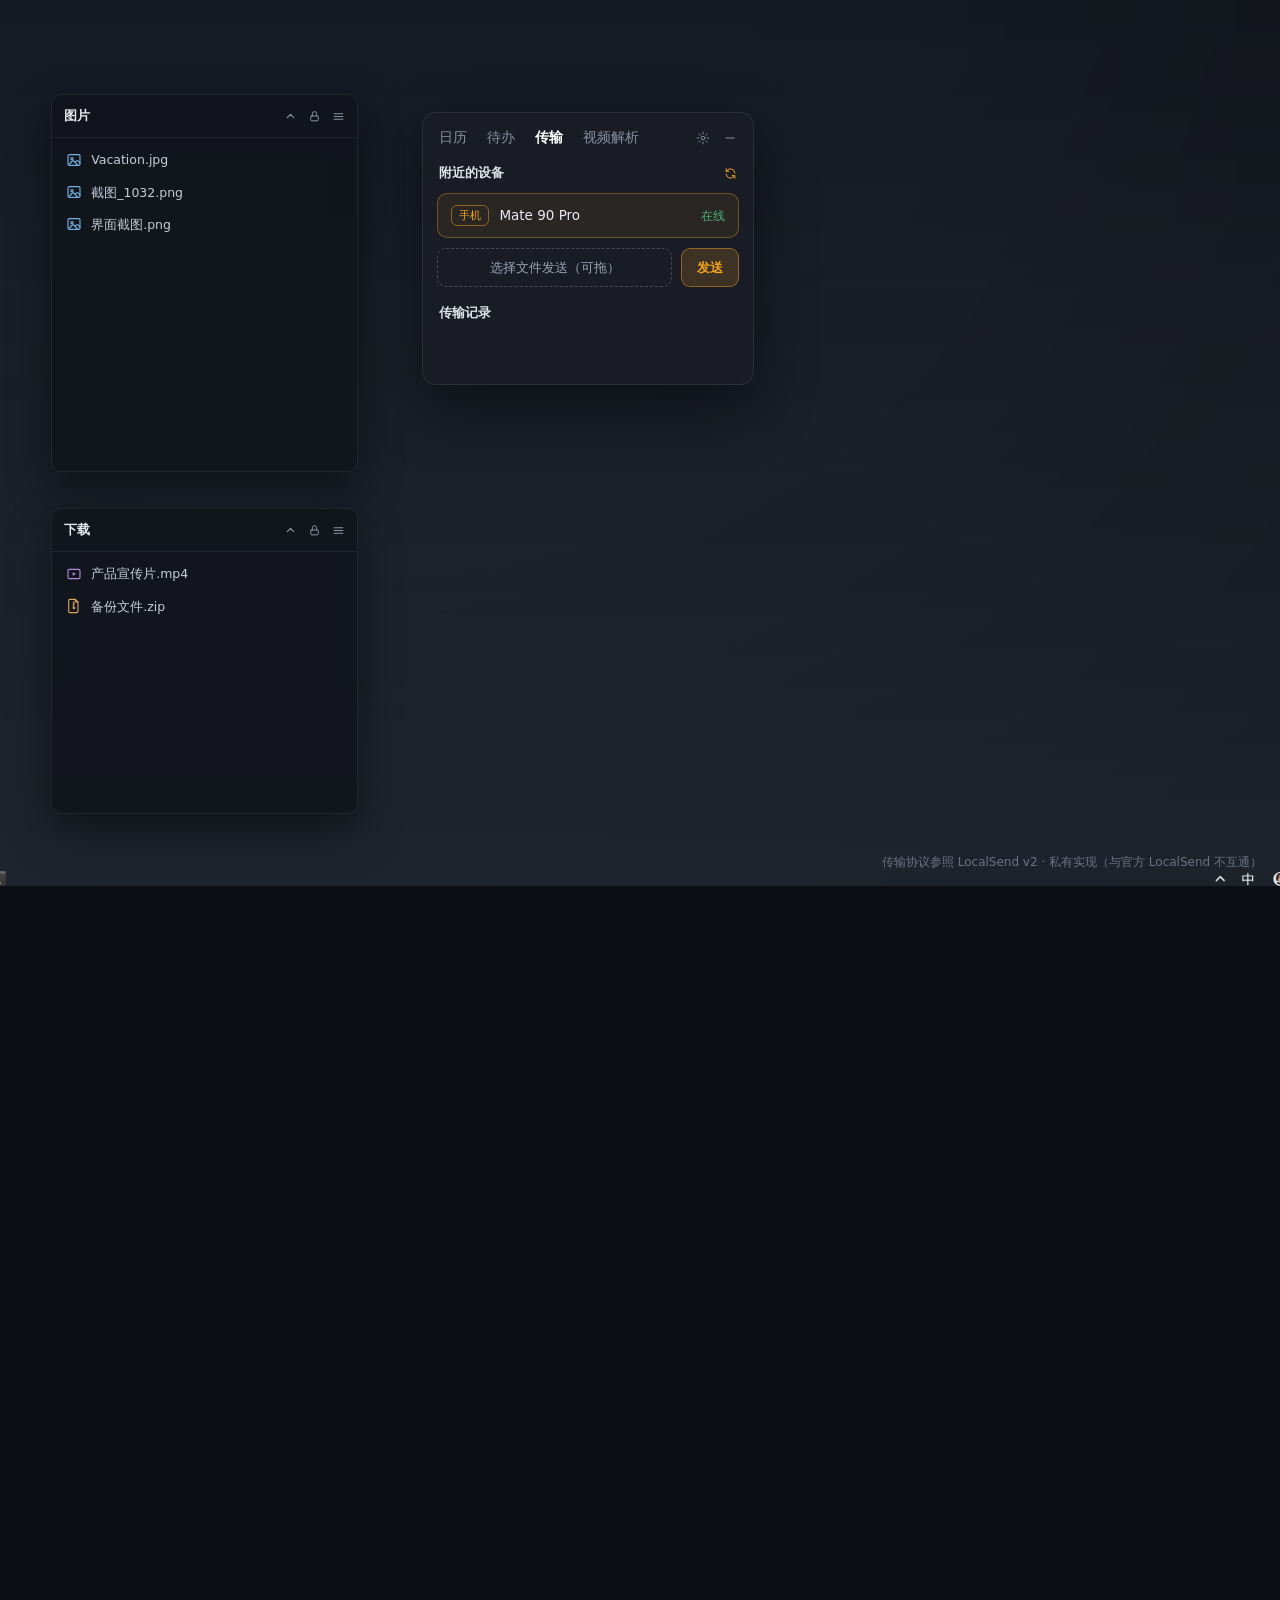
==== commit cf16f2a1: "chore: 保存双语实现前工作区改动" ====
--- a/website/index.html
+++ b/website/index.html
@@ -78,6 +78,9 @@
       <symbol id="i-github" viewBox="0 0 24 24" fill="currentColor">
         <path d="M12 .8a11.3 11.3 0 0 0-3.6 22c.6.1.8-.2.8-.5v-2c-3.1.7-3.8-1.3-3.8-1.3-.5-1.3-1.2-1.7-1.2-1.7-1-.7.1-.7.1-.7 1.1.1 1.7 1.1 1.7 1.1 1 1.7 2.6 1.2 3.2 1 .1-.8.4-1.3.7-1.6-2.5-.3-5.1-1.2-5.1-5.5 0-1.2.4-2.2 1.1-3-.1-.3-.5-1.4.1-3 0 0 .9-.3 3.1 1.2a10.7 10.7 0 0 1 5.6 0c2.1-1.5 3-1.2 3-1.2.6 1.6.2 2.7.1 3 .7.8 1.1 1.8 1.1 3 0 4.3-2.6 5.2-5.1 5.5.4.3.8 1 .8 2.1v3.1c0 .3.2.6.8.5A11.3 11.3 0 0 0 12 .8Z"/>
       </symbol>
+      <symbol id="i-globe" viewBox="0 0 24 24" fill="none" stroke="currentColor" stroke-width="1.7" stroke-linecap="round" stroke-linejoin="round">
+        <circle cx="12" cy="12" r="9"/><path d="M3 12h18M12 3c2.4 2.5 3.7 5.6 3.7 9S14.4 18.5 12 21c-2.4-2.5-3.7-5.6-3.7-9S9.6 5.5 12 3Z"/>
+      </symbol>
       <symbol id="i-windows" viewBox="0 0 24 24" fill="currentColor">
         <path d="M3 5.2 10.9 4v7.4H3V5.2ZM12.1 3.8 21 2.6v8.8h-8.9V3.8ZM3 12.6h7.9V20L3 18.8v-6.2Zm9.1 0H21v8.8l-8.9-1.2v-7.6Z"/>
       </symbol>
@@ -99,12 +102,16 @@
         <li><a href="#sec-how">快速上手</a></li>
         <li><a href="#sec-shot">截图</a></li>
         <li><a href="#pin-transfer">多端互传</a></li>
-        <li><a href="#sec-video">视频解析</a></li>
+        <li><a href="#sec-video" data-i18n="nav.video">视频解析</a></li>
       </ul>
+      <button class="nav-lang" id="lang-toggle" type="button" aria-label="切换到英文" title="切换到英文">
+        <svg aria-hidden="true"><use href="#i-globe"/></svg>
+        <span class="nav-lang-label">EN</span>
+      </button>
       <a class="nav-gh" data-dl="github" href="https://github.com/evachxji/zbox" aria-label="在 GitHub 上查看 Zbox 仓库" title="GitHub">
         <svg width="18" height="18" aria-hidden="true"><use href="#i-github"/></svg>
       </a>
-      <a class="btn-nav" href="#download"><svg width="14" height="14" aria-hidden="true"><use href="#i-dl"/></svg>下载</a>
+      <a class="btn-nav" href="#download" data-i18n="nav.download"><svg width="14" height="14" aria-hidden="true"><use href="#i-dl"/></svg>下载</a>
     </div>
   </header>
 
@@ -533,7 +540,7 @@
           <img class="f4" src="assets/desktop/video-done.png" width="359" height="476" loading="lazy" decoding="async" alt="Zbox 视频下载完成：两条任务卡片各带文件大小与打开按钮" />
         </div>
         <div class="cap" id="cap-video1">
-          <span class="kick">视频解析</span>
+          <span class="kick" data-i18n="video.kicker">视频解析</span>
           <h2>面板里，多了个视频解析。</h2>
         </div>
         <div class="cap" id="cap-video2"><h2>粘贴链接，解析出清晰度。</h2></div>
@@ -553,9 +560,9 @@
         </div>
         <div class="ws-ol" aria-hidden="true"></div>
         <div class="ws-words" aria-hidden="true">
-          <span>你的<i>文件</i>。</span>
-          <span>你的<i>工作空间</i>。</span>
-          <span>你的<i>设备</i>。</span>
+          <span data-i18n-html="ws.words.1">你的<i>文件</i>。</span>
+          <span data-i18n-html="ws.words.2">你的<i>工作空间</i>。</span>
+          <span data-i18n-html="ws.words.3">你的<i>设备</i>。</span>
         </div>
         <div class="phone ws-phone">
           <div class="scr">
@@ -638,6 +645,7 @@
 
   <script src="js/vendor/gsap.min.js"></script>
   <script src="js/vendor/ScrollTrigger.min.js"></script>
+  <script src="js/i18n.js"></script>
   <script src="js/app.js"></script>
 </body>
 </html>
--- a/website/css/style.css
+++ b/website/css/style.css
@@ -167,6 +167,26 @@
 }
 @media (hover: hover) { .nav-gh:hover { color: var(--fg); background: rgba(255, 255, 255, .06); } }
 
+/* 语言切换：GitHub 图标左侧，地球图标 + 目标语言 */
+.nav-lang {
+  display: inline-flex;
+  align-items: center;
+  gap: 6px;
+  height: 38px;
+  padding: 0 12px;
+  margin-right: -14px;
+  border: 1px solid rgba(255, 255, 255, .12);
+  border-radius: var(--r-chip);
+  color: var(--muted);
+  font-size: 12px;
+  font-weight: 650;
+  letter-spacing: .06em;
+  transition: color .2s ease, background .2s ease, border-color .2s ease;
+}
+.nav-lang svg { width: 16px; height: 16px; display: block; }
+.nav-lang-label { line-height: 1; white-space: nowrap; }
+@media (hover: hover) { .nav-lang:hover { color: var(--fg); background: rgba(255, 255, 255, .06); border-color: rgba(255, 255, 255, .22); } }
+
 /* ---------- Hero ---------- */
 .hero {
   position: relative;
@@ -1086,7 +1106,9 @@
 }
 
 @media (max-width: 860px) {
+  .nav-inner { gap: 12px; }
   .nav-links { display: none; }
+  .nav-lang { margin-right: -4px; padding: 0 10px; }
   .sec { padding: 110px 20px; }
 
   .grid { width: 46.5%; height: 33%; }
@@ -1160,6 +1182,12 @@
   #panel-clean { display: none; }
 }
 
+/* ---------- 英文版排版适配 ---------- */
+html[lang="en"] .nav-links { gap: 16px; }
+html[lang="en"] .nav-links a { white-space: nowrap; }
+html[lang="en"] .panel-tabs { gap: 10px; font-size: 12px; }
+html[lang="en"] .cap h2 { font-size: clamp(30px, 4.6vw, 56px); }
+
 /* ---------- reduced-motion ---------- */
 @media (prefers-reduced-motion: reduce) {
   html { scroll-behavior: auto; }
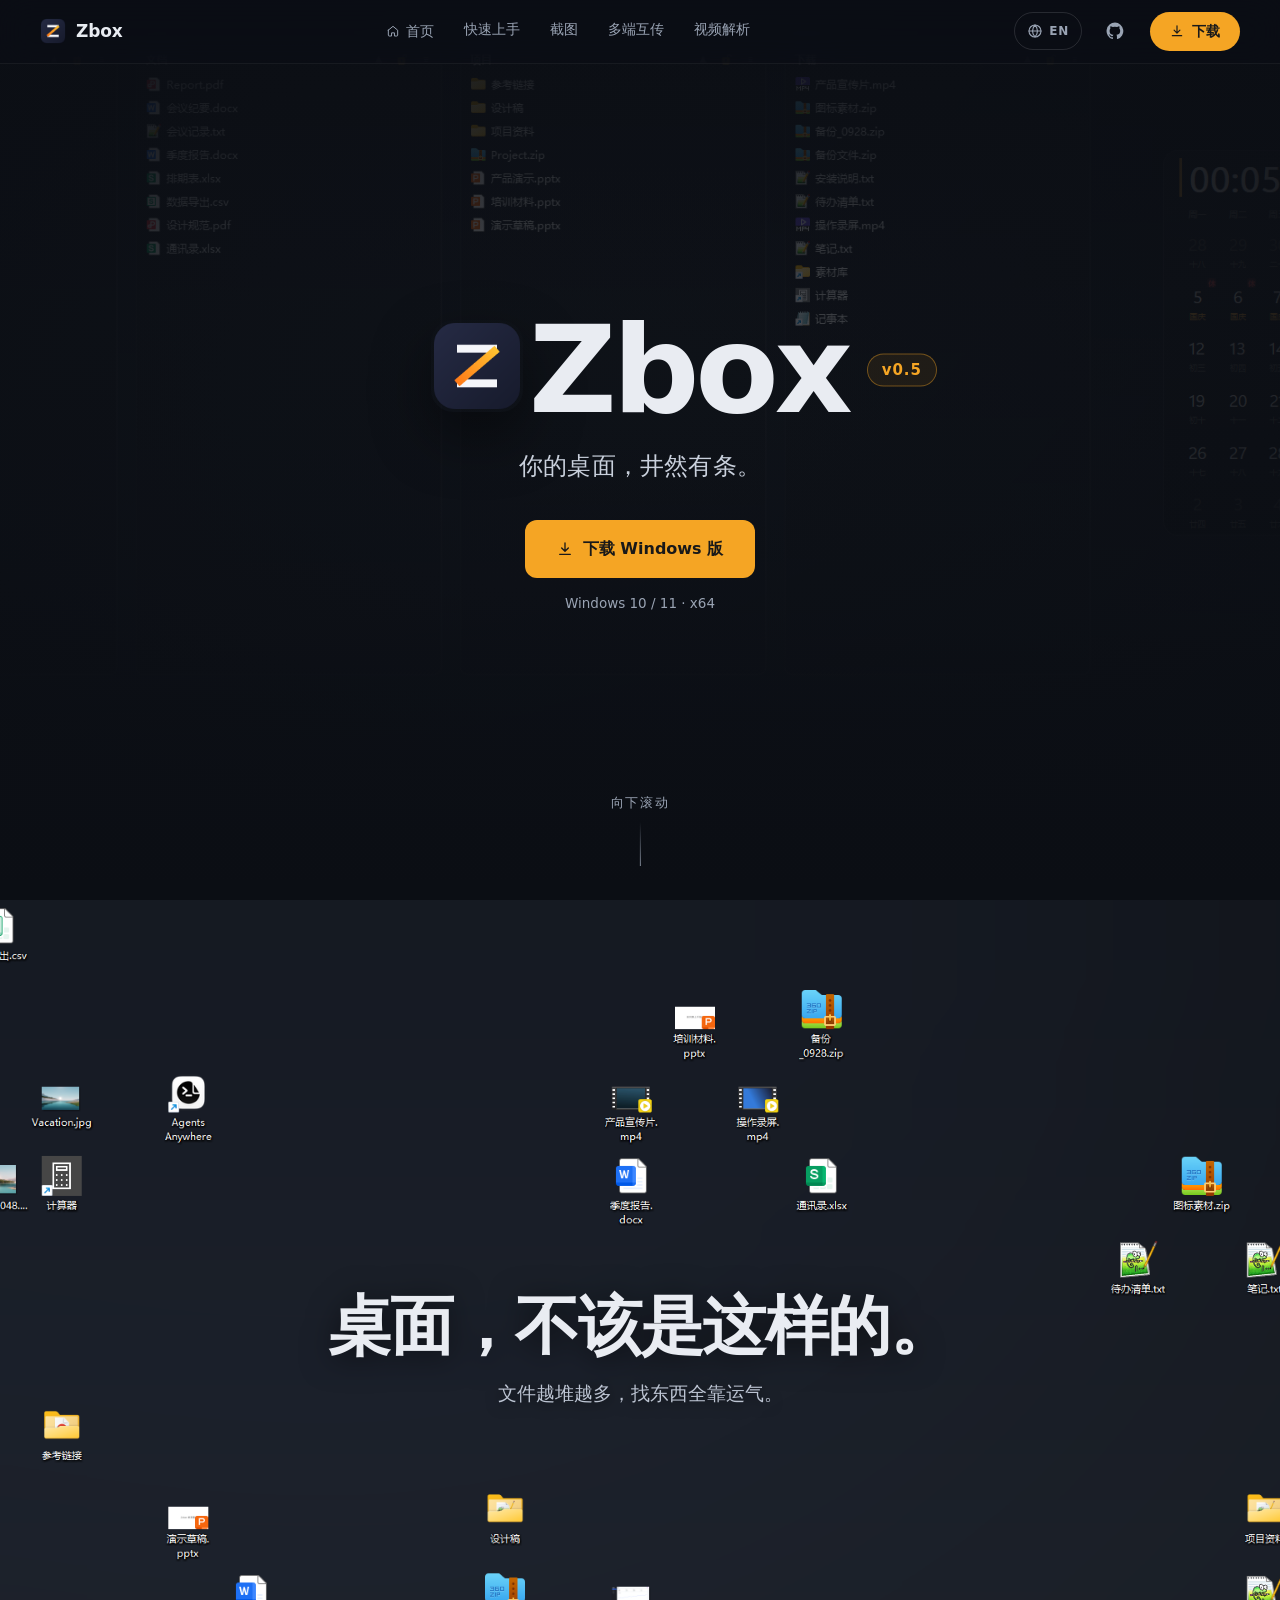
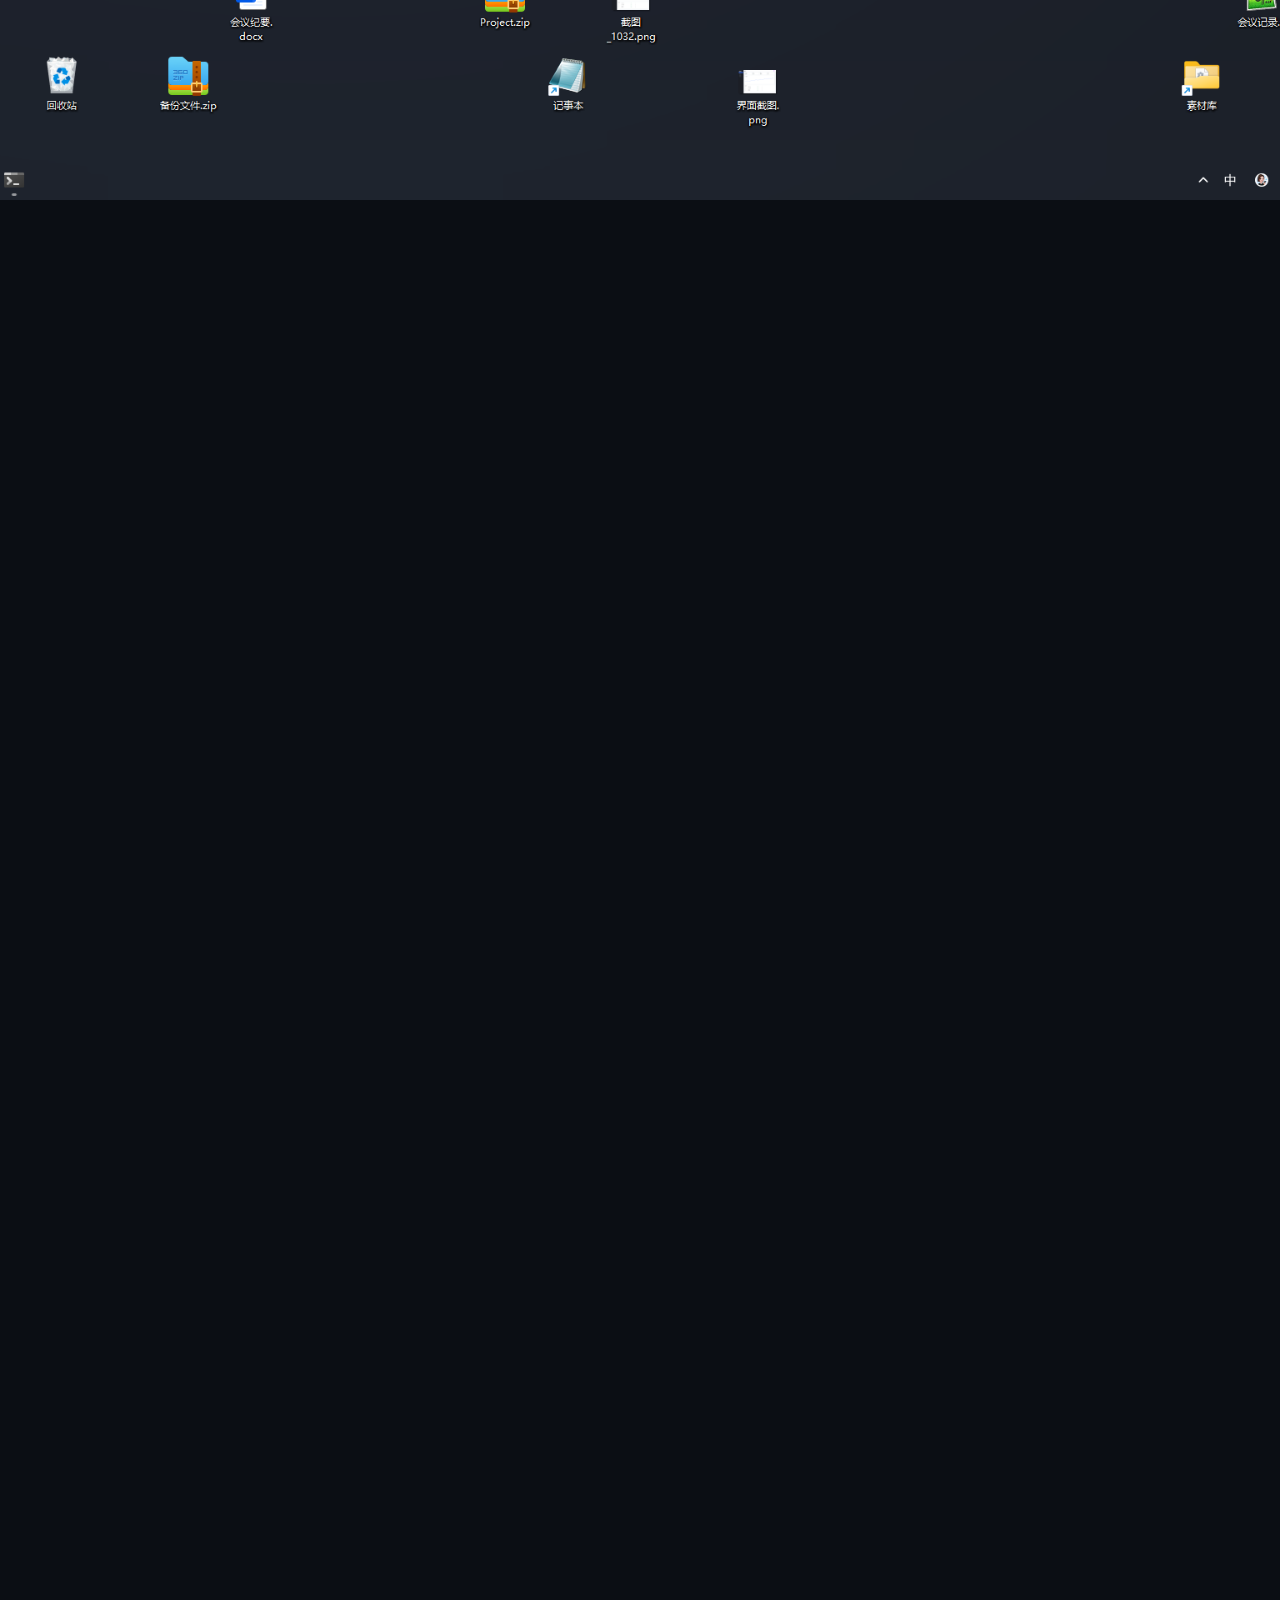
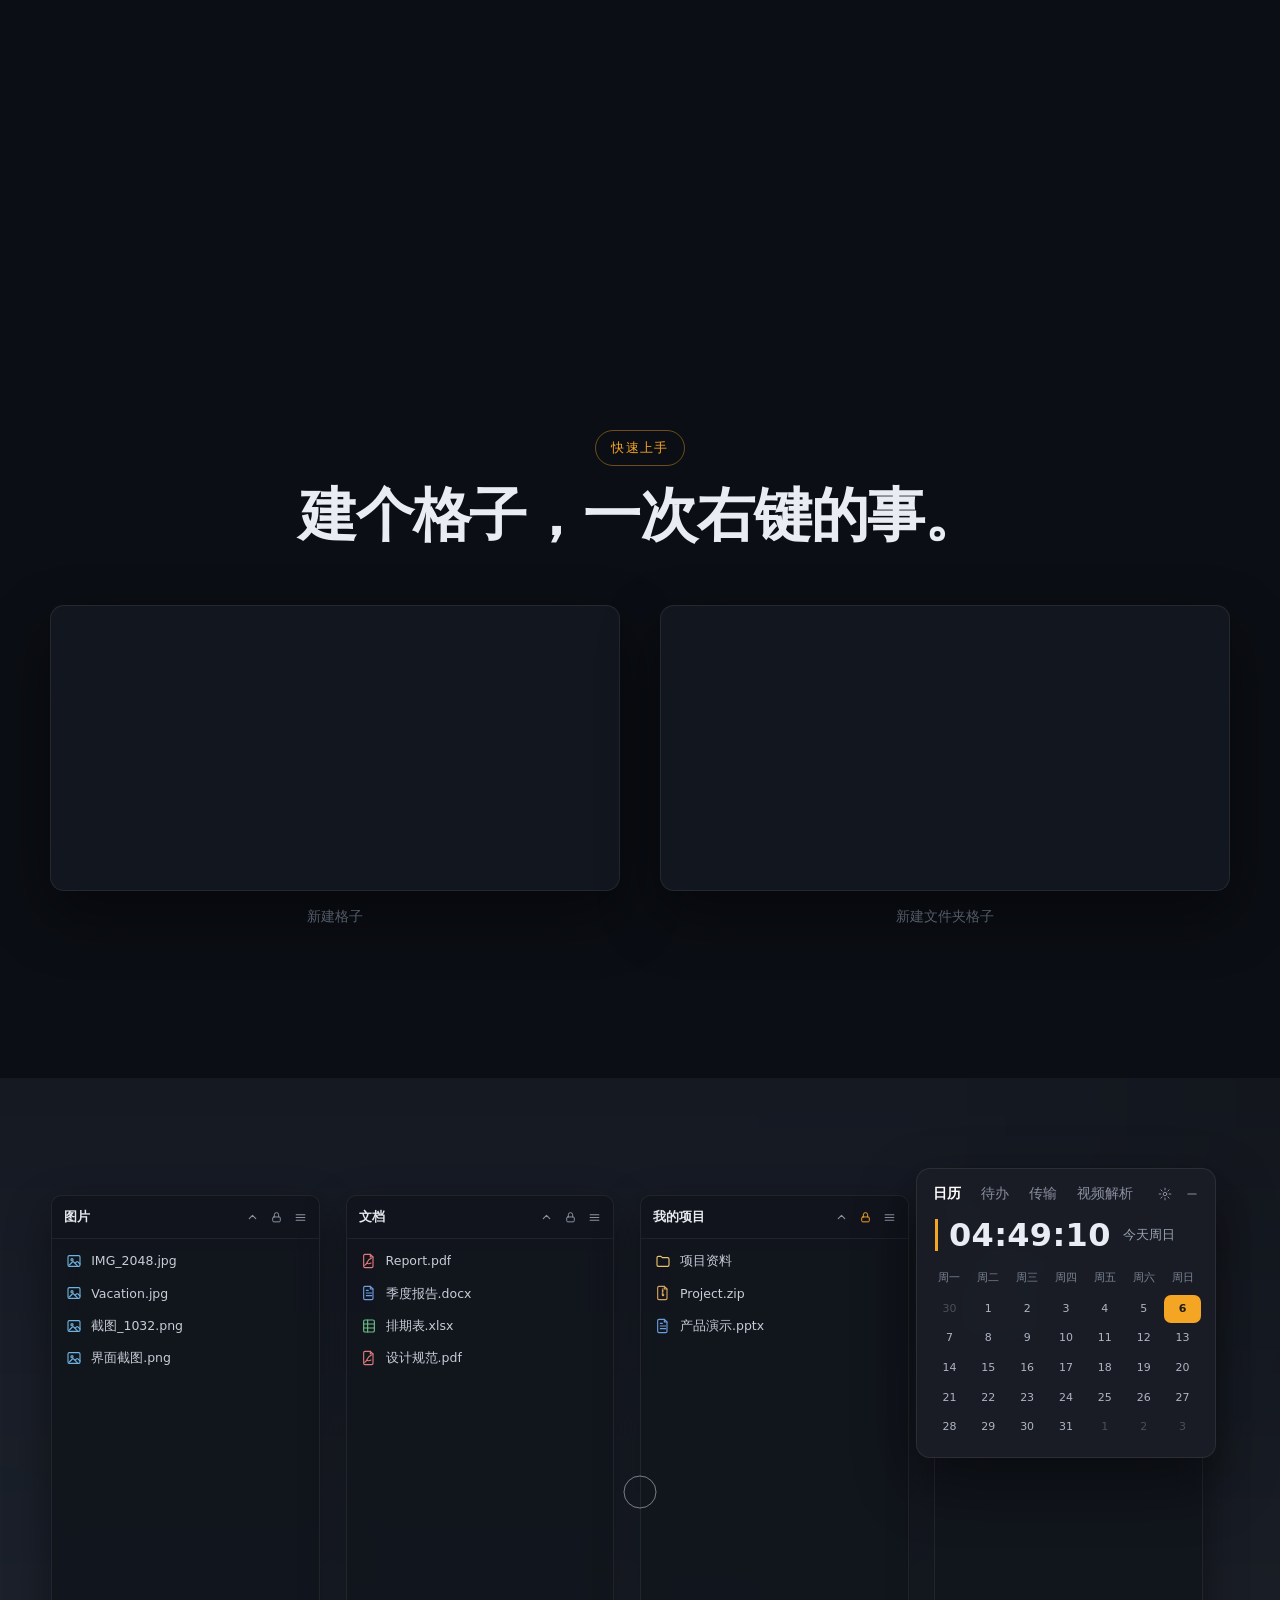
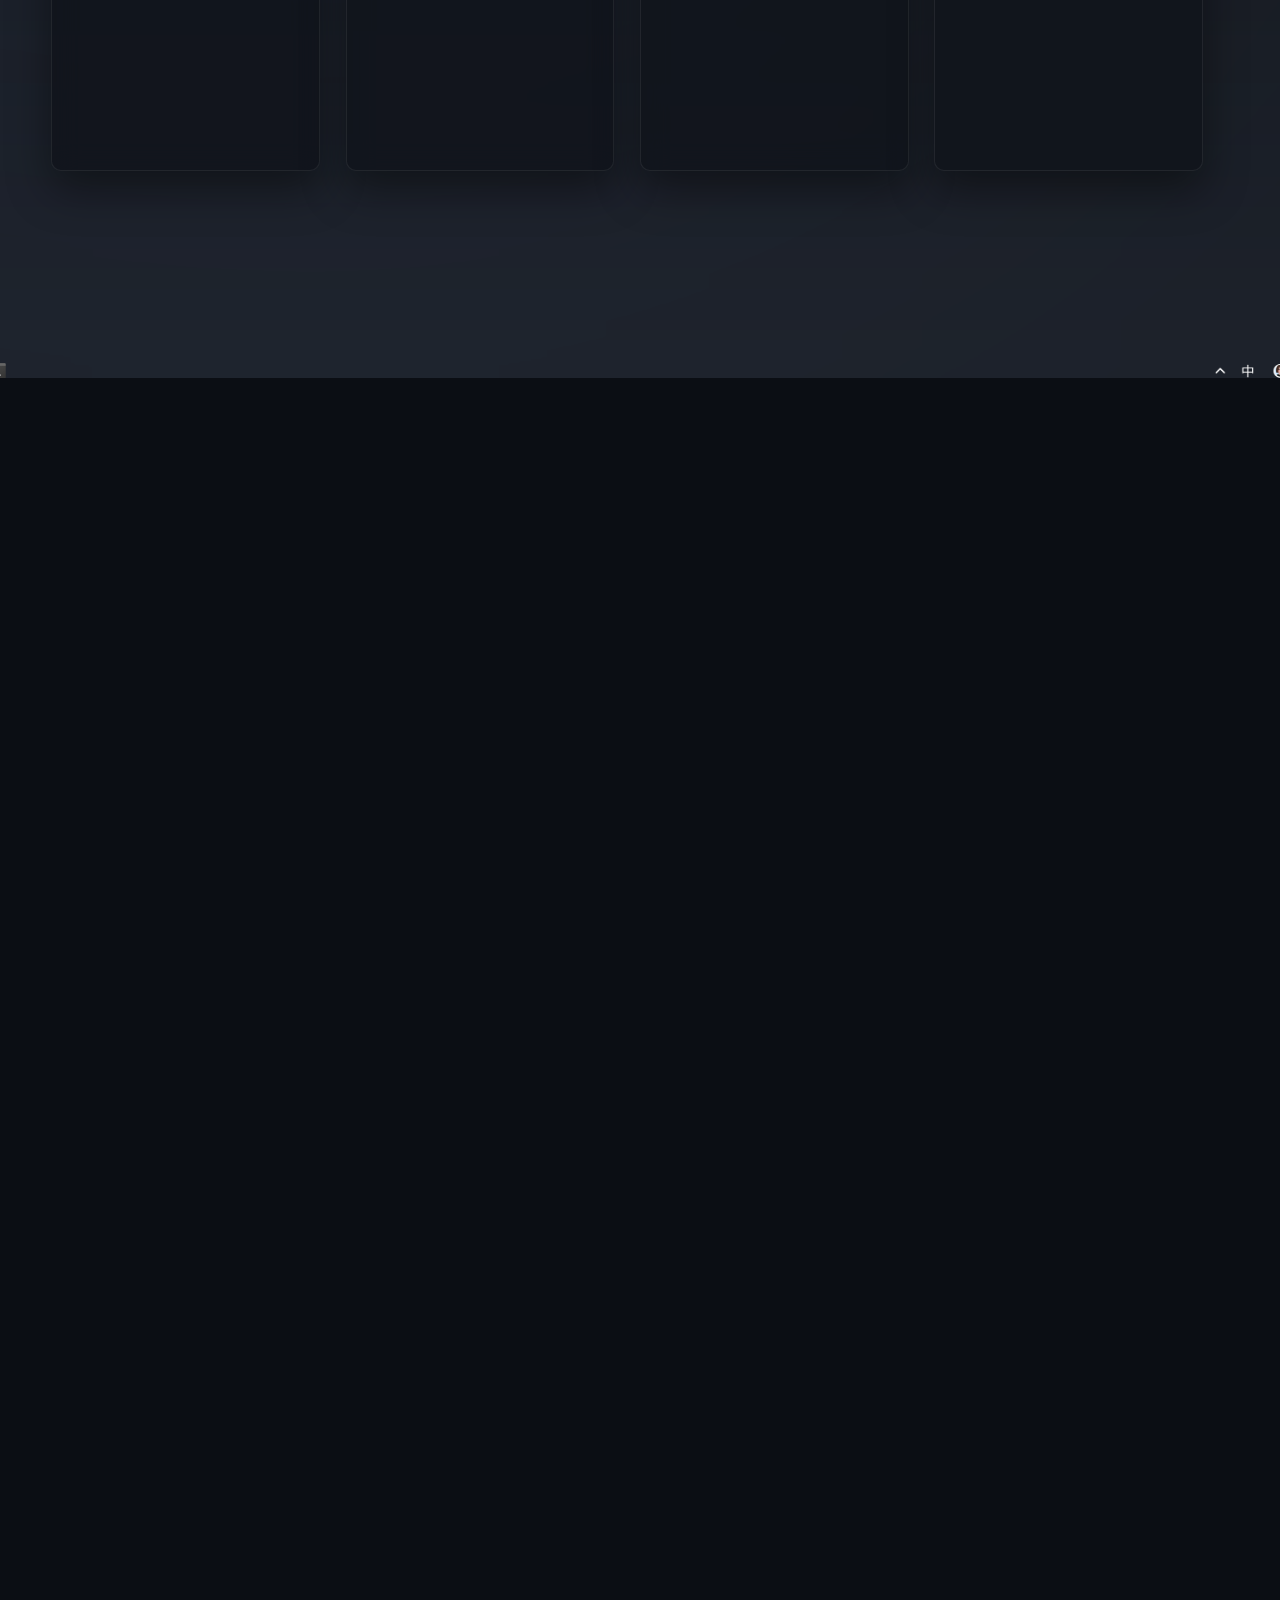
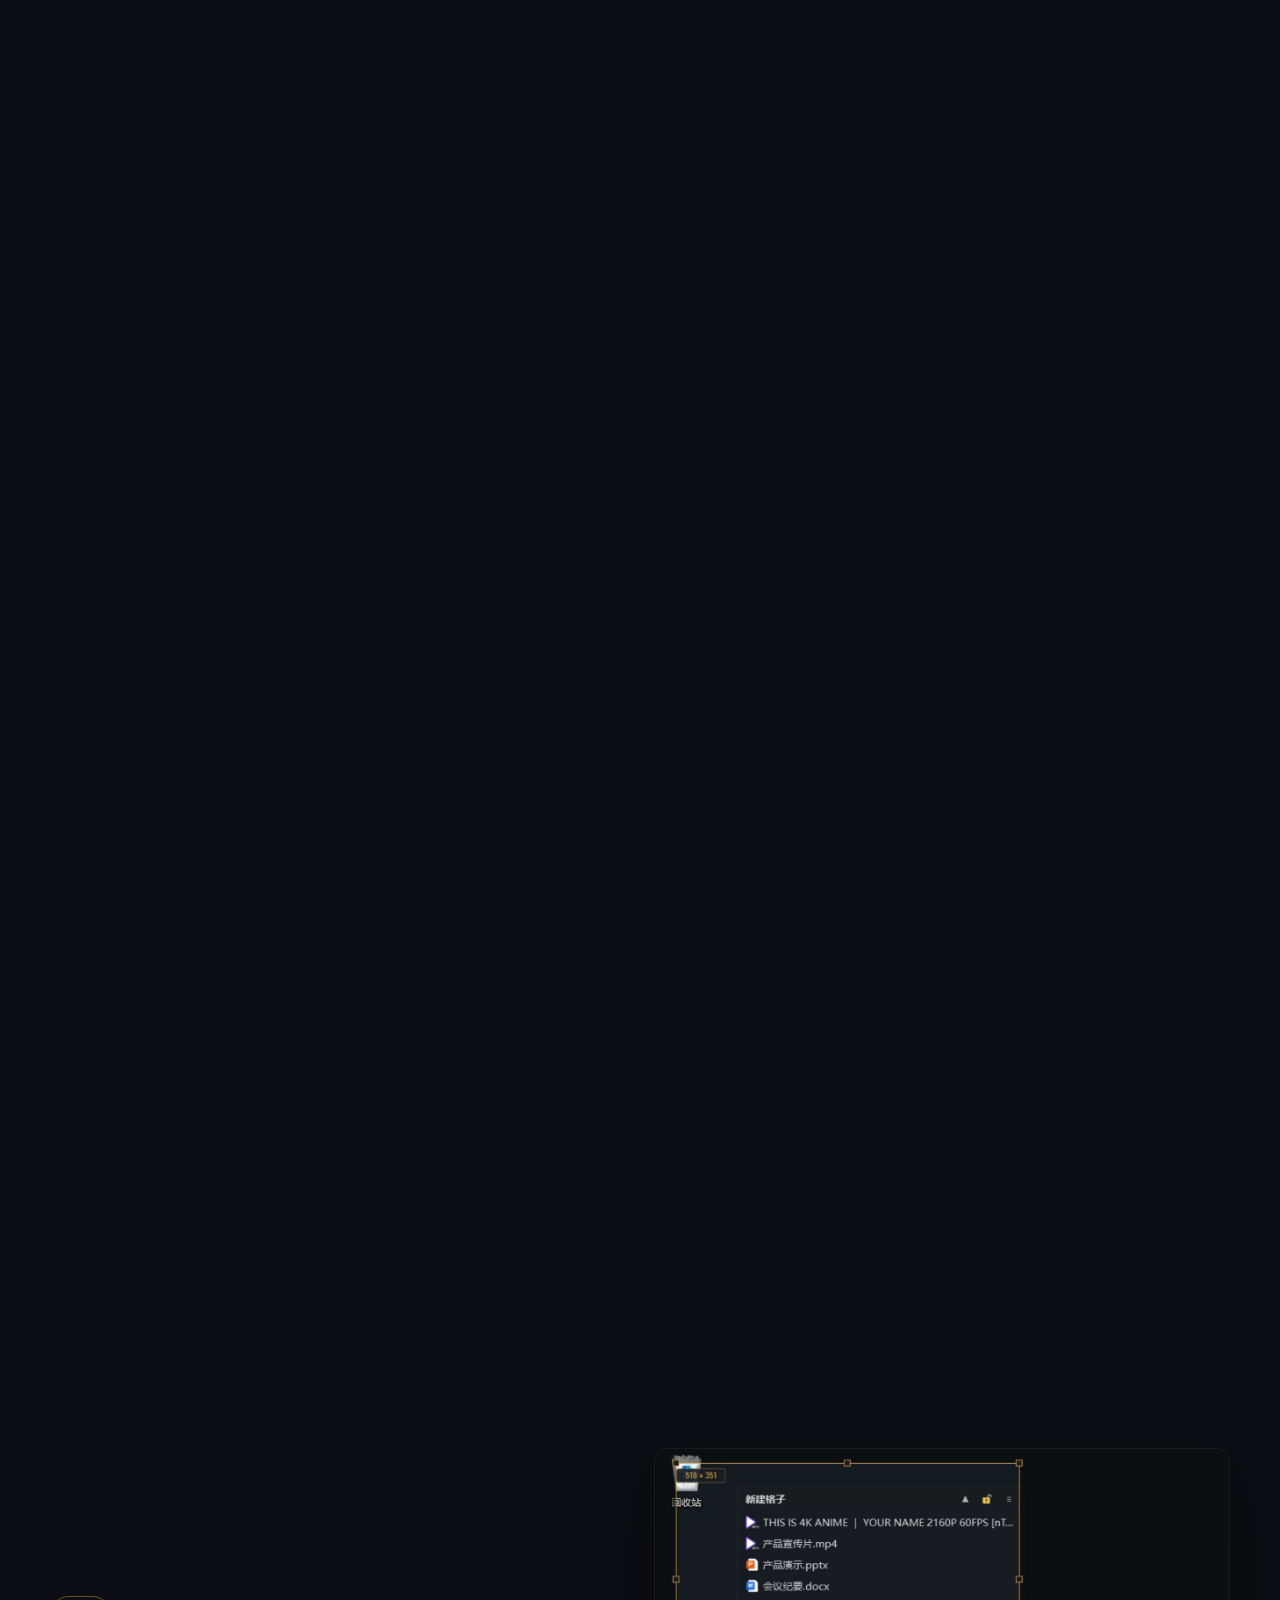
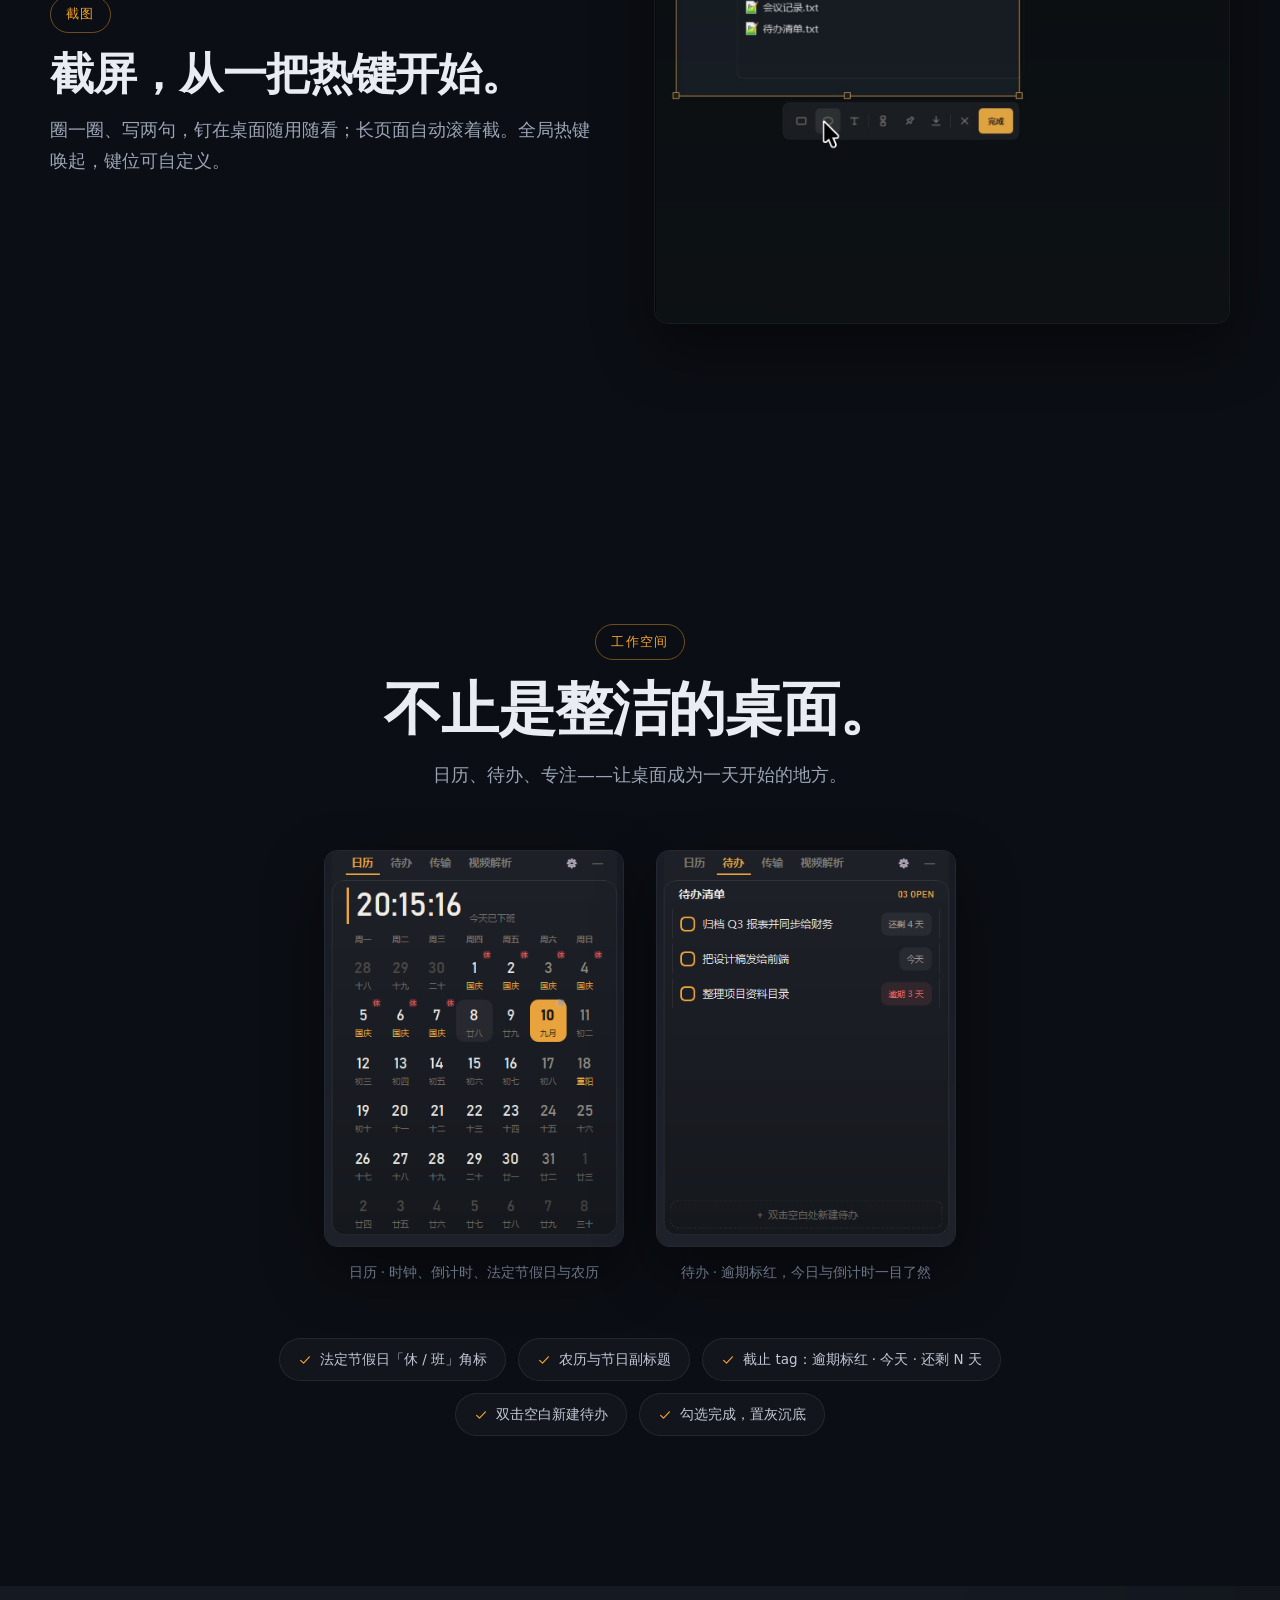
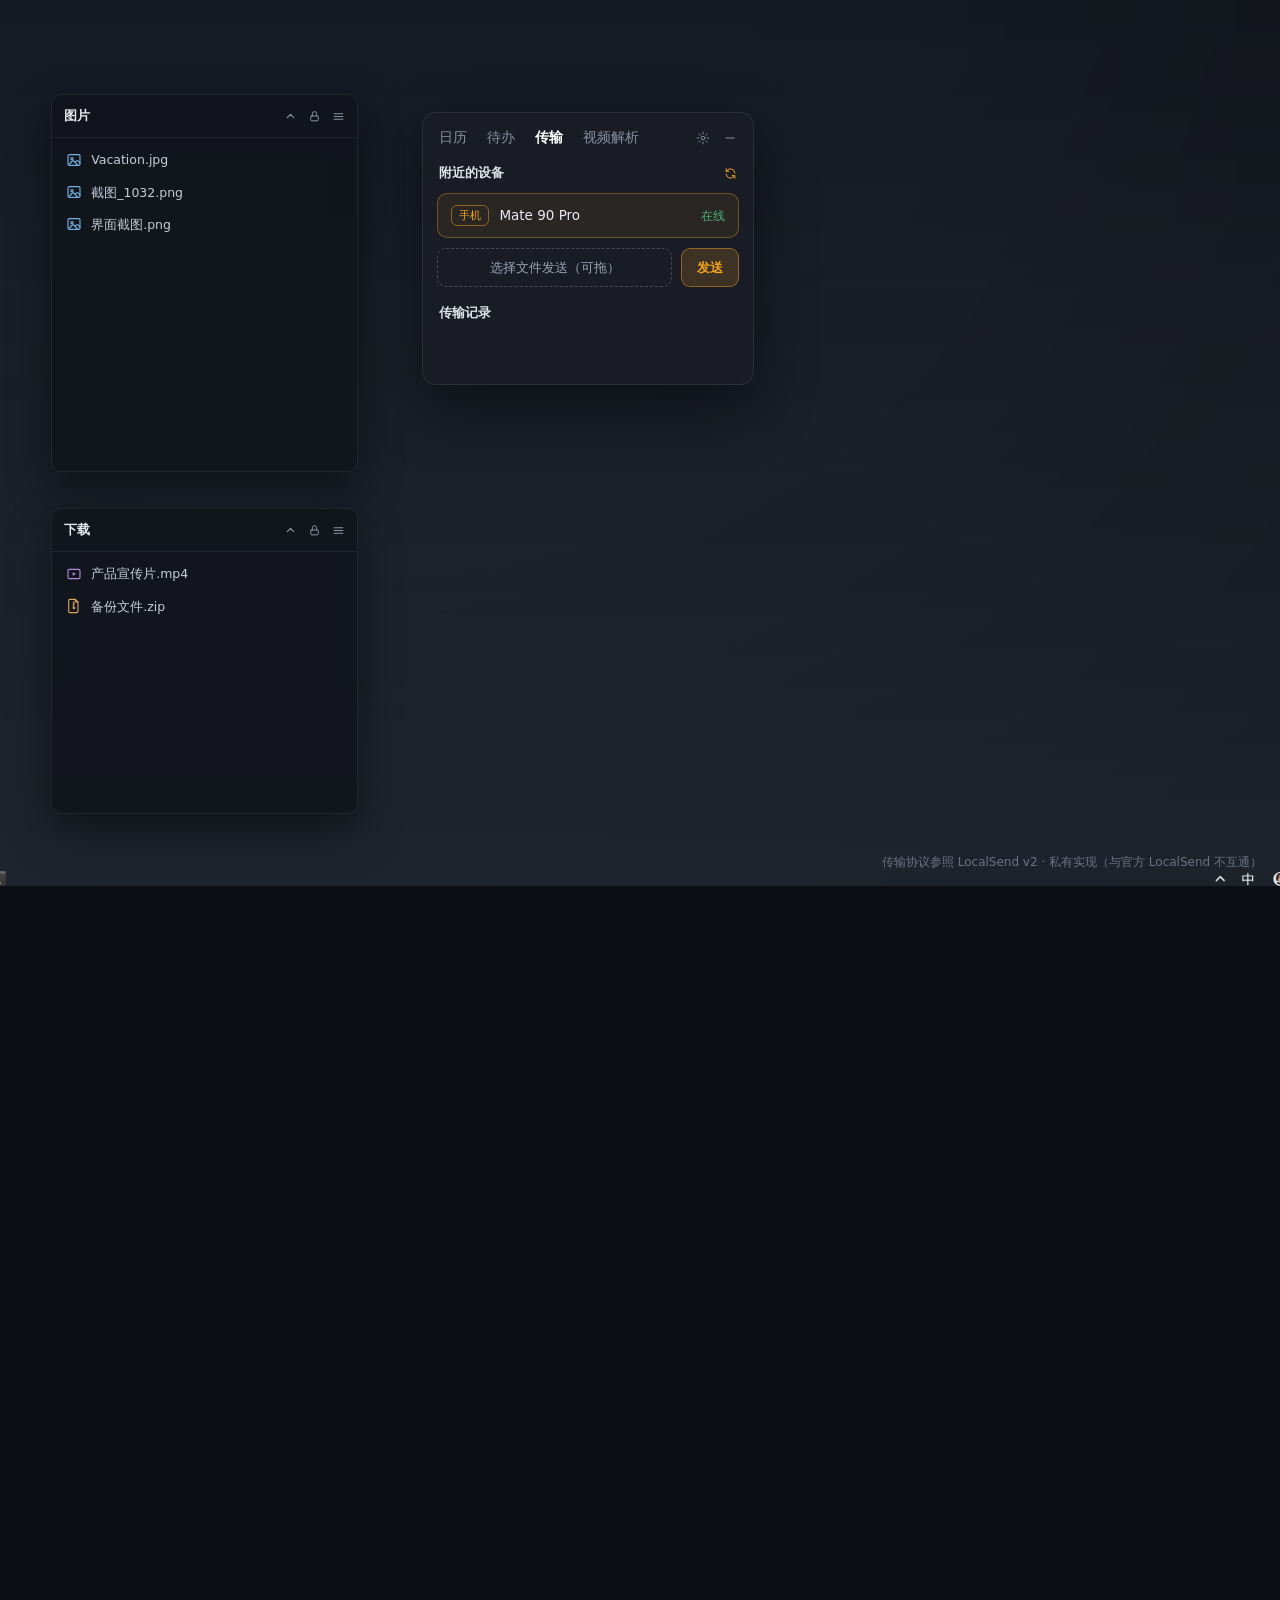
==== commit f98f4b68: "feat(website): 版本号与下载链接更新至 v0.5" ====
--- a/website/index.html
+++ b/website/index.html
@@ -122,9 +122,9 @@
       <div class="hero-veil" aria-hidden="true"></div>
       <div class="hero-core">
         <img class="logo" src="assets/brand/icon.png" width="256" height="256" alt="Zbox 标志" />
-        <h1>Zbox<span class="hero-chip">v0.4.2</span></h1>
+        <h1>Zbox<span class="hero-chip">v0.5</span></h1>
         <p class="tagline">你的桌面，井然有条。</p>
-        <p class="hero-cta"><a class="btn-primary" data-dl="windows" href="https://dl.wzyjc.cn/dl/zbox-Setup-v0.4.2-x64.exe"><svg aria-hidden="true"><use href="#i-dl"/></svg>下载 Windows 版</a></p>
+        <p class="hero-cta"><a class="btn-primary" data-dl="windows" href="https://dl.wzyjc.cn/dl/zbox-Setup-v0.5-x64.exe"><svg aria-hidden="true"><use href="#i-dl"/></svg>下载 Windows 版</a></p>
         <p class="hero-meta">Windows 10 / 11 · x64</p>
       </div>
       <div class="hero-hint" aria-hidden="true">
@@ -511,7 +511,7 @@
         <p class="corner-note">传输协议参照 LocalSend v2 · 私有实现（与官方 LocalSend 不互通）</p>
 
         <div class="cap" id="cap-tr1">
-          <span class="kick">Zbox 0.4.2 · 三端互传</span>
+          <span class="kick">Zbox 0.5 · 三端互传</span>
           <h2>文件，随时流动。</h2>
         </div>
         <div class="cap" id="cap-tr2"><h2>Vacation.jpg，已到手机。</h2></div>
@@ -586,25 +586,25 @@
             <svg class="os-ic" aria-hidden="true"><use href="#i-windows"/></svg>
             <h3>Windows</h3>
             <p class="meta">Windows 10 / 11 · x64 · 免费开源</p>
-            <p class="note">zbox-Setup-v0.4.2-x64.exe · 仅当前用户安装，免管理员</p>
-            <a class="btn-primary" data-dl="windows" href="https://dl.wzyjc.cn/dl/zbox-Setup-v0.4.2-x64.exe">
+            <p class="note">zbox-Setup-v0.5-x64.exe · 仅当前用户安装，免管理员</p>
+            <a class="btn-primary" data-dl="windows" href="https://dl.wzyjc.cn/dl/zbox-Setup-v0.5-x64.exe">
               <svg aria-hidden="true"><use href="#i-dl"/></svg>下载 Windows 版
             </a>
           </div>
           <div class="dl-card">
             <svg class="os-ic" aria-hidden="true"><use href="#i-android"/></svg>
             <h3>Android</h3>
-            <p class="meta">v0.4.2 · 与桌面端局域网互传文件</p>
-            <p class="note">zbox-Android-v0.4.2.apk · Android 安装包</p>
-            <a class="btn-primary" data-dl="android" href="https://dl.wzyjc.cn/dl/zbox-Android-v0.4.2.apk">
+            <p class="meta">v0.5 · 与桌面端局域网互传文件</p>
+            <p class="note">zbox-Android-v0.5.apk · Android 安装包</p>
+            <a class="btn-primary" data-dl="android" href="https://dl.wzyjc.cn/dl/zbox-Android-v0.5.apk">
               <svg aria-hidden="true"><use href="#i-dl"/></svg>下载 Android 版
             </a>
           </div>
           <div class="dl-card">
             <svg class="os-ic" aria-hidden="true"><use href="#i-phone"/></svg>
             <h3>HarmonyOS</h3>
-            <p class="meta">v0.4.2 · Zbox 传输 · HarmonyOS NEXT 5.0+</p>
-            <p class="note">zbox-HarmonyOS-v0.4.2-unsigned.hap · 免签名调试包，需开发者设备 · <a href="harmony/privacy.html">隐私政策</a></p>
+            <p class="meta">v0.5 · Zbox 传输 · HarmonyOS NEXT 5.0+</p>
+            <p class="note">zbox-HarmonyOS-v0.5-unsigned.hap · 免签名调试包，需开发者设备 · <a href="harmony/privacy.html">隐私政策</a></p>
             <a class="btn-primary" data-dl="harmony" href="https://appgallery.huawei.com/app/detail?id=com.zbox.transfer">
               <svg aria-hidden="true"><use href="#i-dl"/></svg>下载鸿蒙版
             </a>
@@ -636,7 +636,7 @@
         <li><a href="https://github.com/evachxji/zbox/blob/main/LICENSE" target="_blank" rel="noopener">MIT License</a></li>
       </ul>
       <p class="fine">
-        © 2026 Zbox contributors · 页面截图均来自 Zbox v0.4.2 真实运行画面；整理与传输过程为滚动驱动的界面演示。<br />
+        © 2026 Zbox contributors · 页面截图均来自 Zbox v0.5 真实运行画面；整理与传输过程为滚动驱动的界面演示。<br />
         Zbox 的局域网传输参照开源项目 LocalSend 的 v2 协议实现，为私有实例，与官方 LocalSend 应用不互通。
       </p>
     </div>
--- a/website/css/style.css
+++ b/website/css/style.css
@@ -186,6 +186,7 @@
 .nav-lang svg { width: 16px; height: 16px; display: block; }
 .nav-lang-label { line-height: 1; white-space: nowrap; }
 @media (hover: hover) { .nav-lang:hover { color: var(--fg); background: rgba(255, 255, 255, .06); border-color: rgba(255, 255, 255, .22); } }
+html:not(.js) .nav-lang { display: none; }
 
 /* ---------- Hero ---------- */
 .hero {
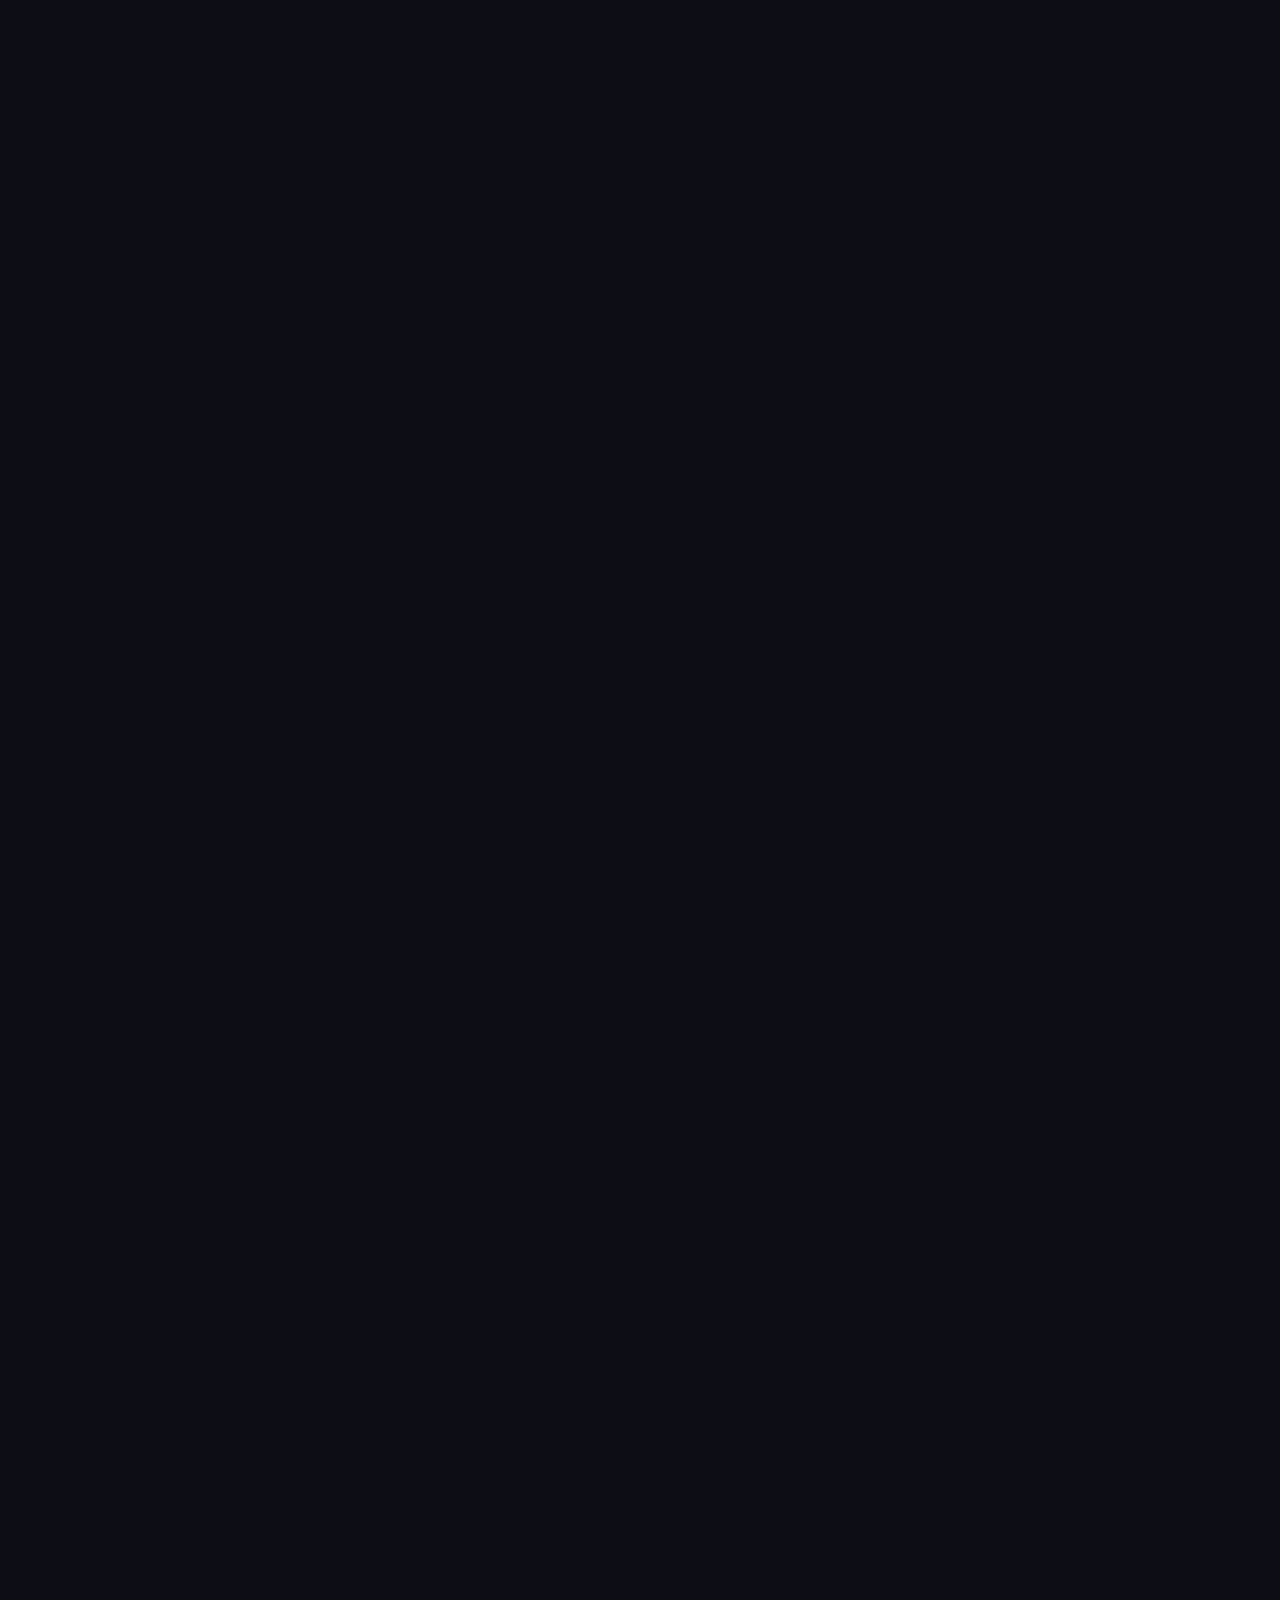
==== commit df93b932: "feat(website): 版本号与下载链接更新至 v0.5.1" ====
--- a/website/index.html
+++ b/website/index.html
@@ -70,7 +70,7 @@
         <path d="M4 8h13l-3.5-3.5M20 16H7l3.5 3.5"/>
       </symbol>
       <symbol id="i-dl" viewBox="0 0 24 24" fill="none" stroke="currentColor" stroke-width="2" stroke-linecap="round" stroke-linejoin="round">
-        <path d="M12 3v12M7 10.5 12 15.5l5-5M4 20h16"/>
+        <path d="M12 3v12M7 10.5.1 12 15.5l5-5M4 20h16"/>
       </symbol>
       <symbol id="i-home" viewBox="0 0 24 24" fill="none" stroke="currentColor" stroke-width="1.7" stroke-linecap="round" stroke-linejoin="round">
         <path d="M4 10.6 12 4l8 6.6V19a1.6 1.6 0 0 1-1.6 1.6h-3.9v-5.4H9.5v5.4H5.6A1.6 1.6 0 0 1 4 19v-8.4Z"/>
@@ -122,9 +122,9 @@
       <div class="hero-veil" aria-hidden="true"></div>
       <div class="hero-core">
         <img class="logo" src="assets/brand/icon.png" width="256" height="256" alt="Zbox 标志" />
-        <h1>Zbox<span class="hero-chip">v0.5</span></h1>
+        <h1>Zbox<span class="hero-chip">v0.5.1</span></h1>
         <p class="tagline">你的桌面，井然有条。</p>
-        <p class="hero-cta"><a class="btn-primary" data-dl="windows" href="https://dl.wzyjc.cn/dl/zbox-Setup-v0.5-x64.exe"><svg aria-hidden="true"><use href="#i-dl"/></svg>下载 Windows 版</a></p>
+        <p class="hero-cta"><a class="btn-primary" data-dl="windows" href="https://dl.wzyjc.cn/dl/zbox-Setup-v0.5.1-x64.exe"><svg aria-hidden="true"><use href="#i-dl"/></svg>下载 Windows 版</a></p>
         <p class="hero-meta">Windows 10 / 11 · x64</p>
       </div>
       <div class="hero-hint" aria-hidden="true">
@@ -511,7 +511,7 @@
         <p class="corner-note">传输协议参照 LocalSend v2 · 私有实现（与官方 LocalSend 不互通）</p>
 
         <div class="cap" id="cap-tr1">
-          <span class="kick">Zbox 0.5 · 三端互传</span>
+          <span class="kick">Zbox 0.5.1 · 三端互传</span>
           <h2>文件，随时流动。</h2>
         </div>
         <div class="cap" id="cap-tr2"><h2>Vacation.jpg，已到手机。</h2></div>
@@ -586,25 +586,25 @@
             <svg class="os-ic" aria-hidden="true"><use href="#i-windows"/></svg>
             <h3>Windows</h3>
             <p class="meta">Windows 10 / 11 · x64 · 免费开源</p>
-            <p class="note">zbox-Setup-v0.5-x64.exe · 仅当前用户安装，免管理员</p>
-            <a class="btn-primary" data-dl="windows" href="https://dl.wzyjc.cn/dl/zbox-Setup-v0.5-x64.exe">
+            <p class="note">zbox-Setup-v0.5.1-x64.exe · 仅当前用户安装，免管理员</p>
+            <a class="btn-primary" data-dl="windows" href="https://dl.wzyjc.cn/dl/zbox-Setup-v0.5.1-x64.exe">
               <svg aria-hidden="true"><use href="#i-dl"/></svg>下载 Windows 版
             </a>
           </div>
           <div class="dl-card">
             <svg class="os-ic" aria-hidden="true"><use href="#i-android"/></svg>
             <h3>Android</h3>
-            <p class="meta">v0.5 · 与桌面端局域网互传文件</p>
-            <p class="note">zbox-Android-v0.5.apk · Android 安装包</p>
-            <a class="btn-primary" data-dl="android" href="https://dl.wzyjc.cn/dl/zbox-Android-v0.5.apk">
+            <p class="meta">v0.5.1 · 与桌面端局域网互传文件</p>
+            <p class="note">zbox-Android-v0.5.1.apk · Android 安装包</p>
+            <a class="btn-primary" data-dl="android" href="https://dl.wzyjc.cn/dl/zbox-Android-v0.5.1.apk">
               <svg aria-hidden="true"><use href="#i-dl"/></svg>下载 Android 版
             </a>
           </div>
           <div class="dl-card">
             <svg class="os-ic" aria-hidden="true"><use href="#i-phone"/></svg>
             <h3>HarmonyOS</h3>
-            <p class="meta">v0.5 · Zbox 传输 · HarmonyOS NEXT 5.0+</p>
-            <p class="note">zbox-HarmonyOS-v0.5-unsigned.hap · 免签名调试包，需开发者设备 · <a href="harmony/privacy.html">隐私政策</a></p>
+            <p class="meta">v0.5.1 · Zbox 传输 · HarmonyOS NEXT 5.0+</p>
+            <p class="note">zbox-HarmonyOS-v0.5.1-unsigned.hap · 免签名调试包，需开发者设备 · <a href="harmony/privacy.html">隐私政策</a></p>
             <a class="btn-primary" data-dl="harmony" href="https://appgallery.huawei.com/app/detail?id=com.zbox.transfer">
               <svg aria-hidden="true"><use href="#i-dl"/></svg>下载鸿蒙版
             </a>
@@ -636,7 +636,7 @@
         <li><a href="https://github.com/evachxji/zbox/blob/main/LICENSE" target="_blank" rel="noopener">MIT License</a></li>
       </ul>
       <p class="fine">
-        © 2026 Zbox contributors · 页面截图均来自 Zbox v0.5 真实运行画面；整理与传输过程为滚动驱动的界面演示。<br />
+        © 2026 Zbox contributors · 页面截图均来自 Zbox v0.5.1 真实运行画面；整理与传输过程为滚动驱动的界面演示。<br />
         Zbox 的局域网传输参照开源项目 LocalSend 的 v2 协议实现，为私有实例，与官方 LocalSend 应用不互通。
       </p>
     </div>
